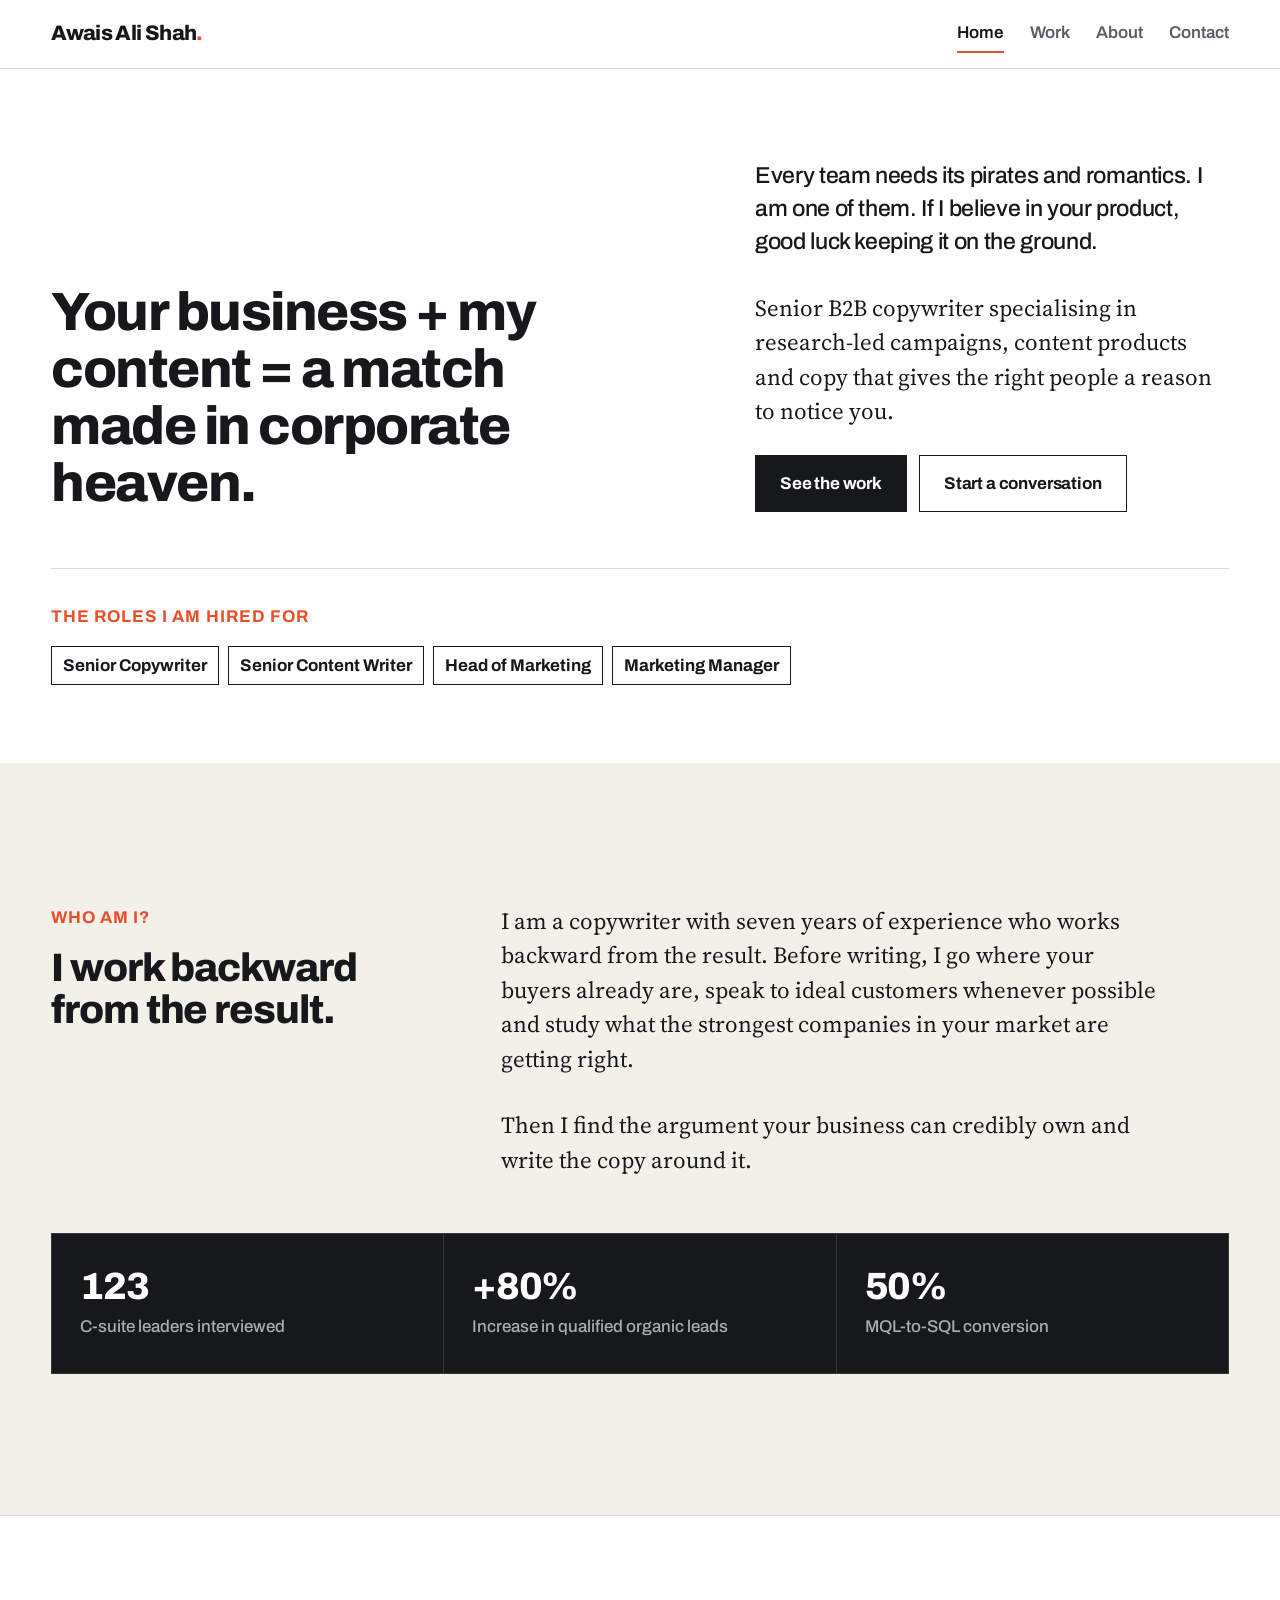
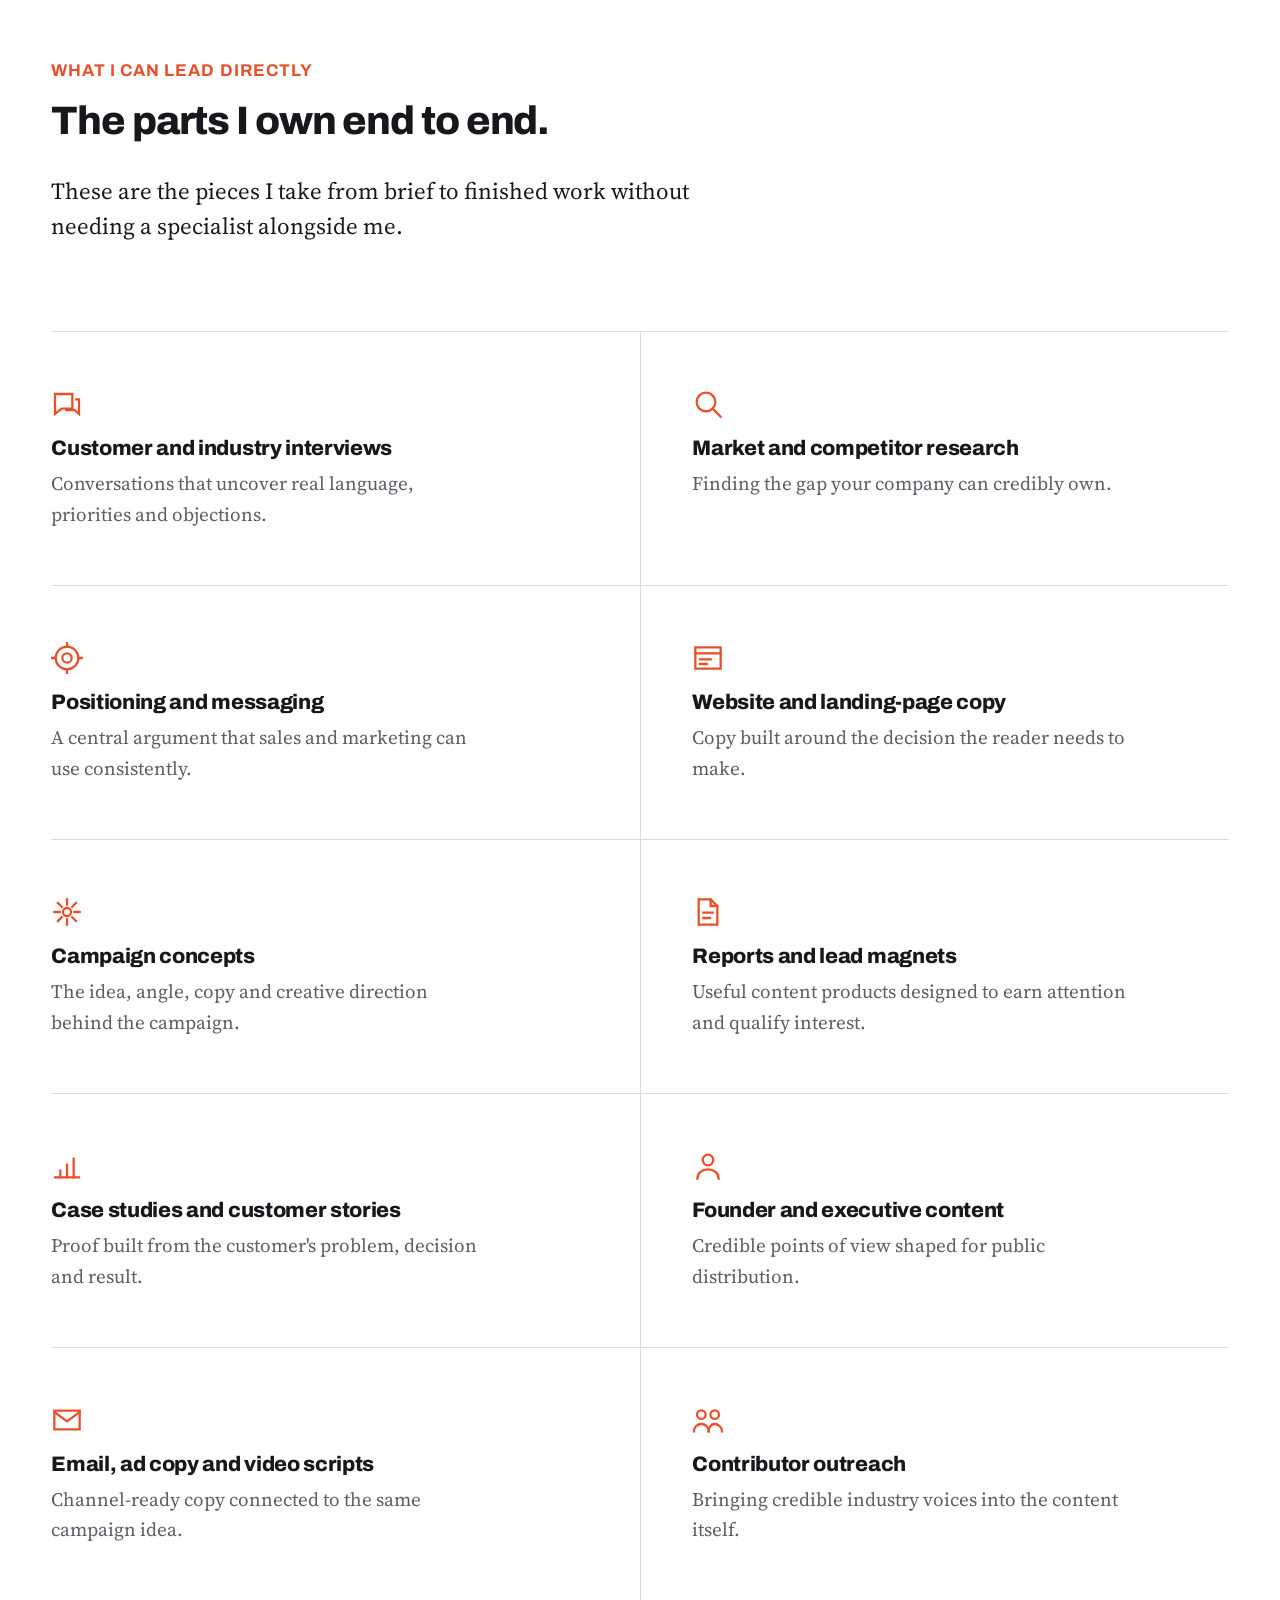
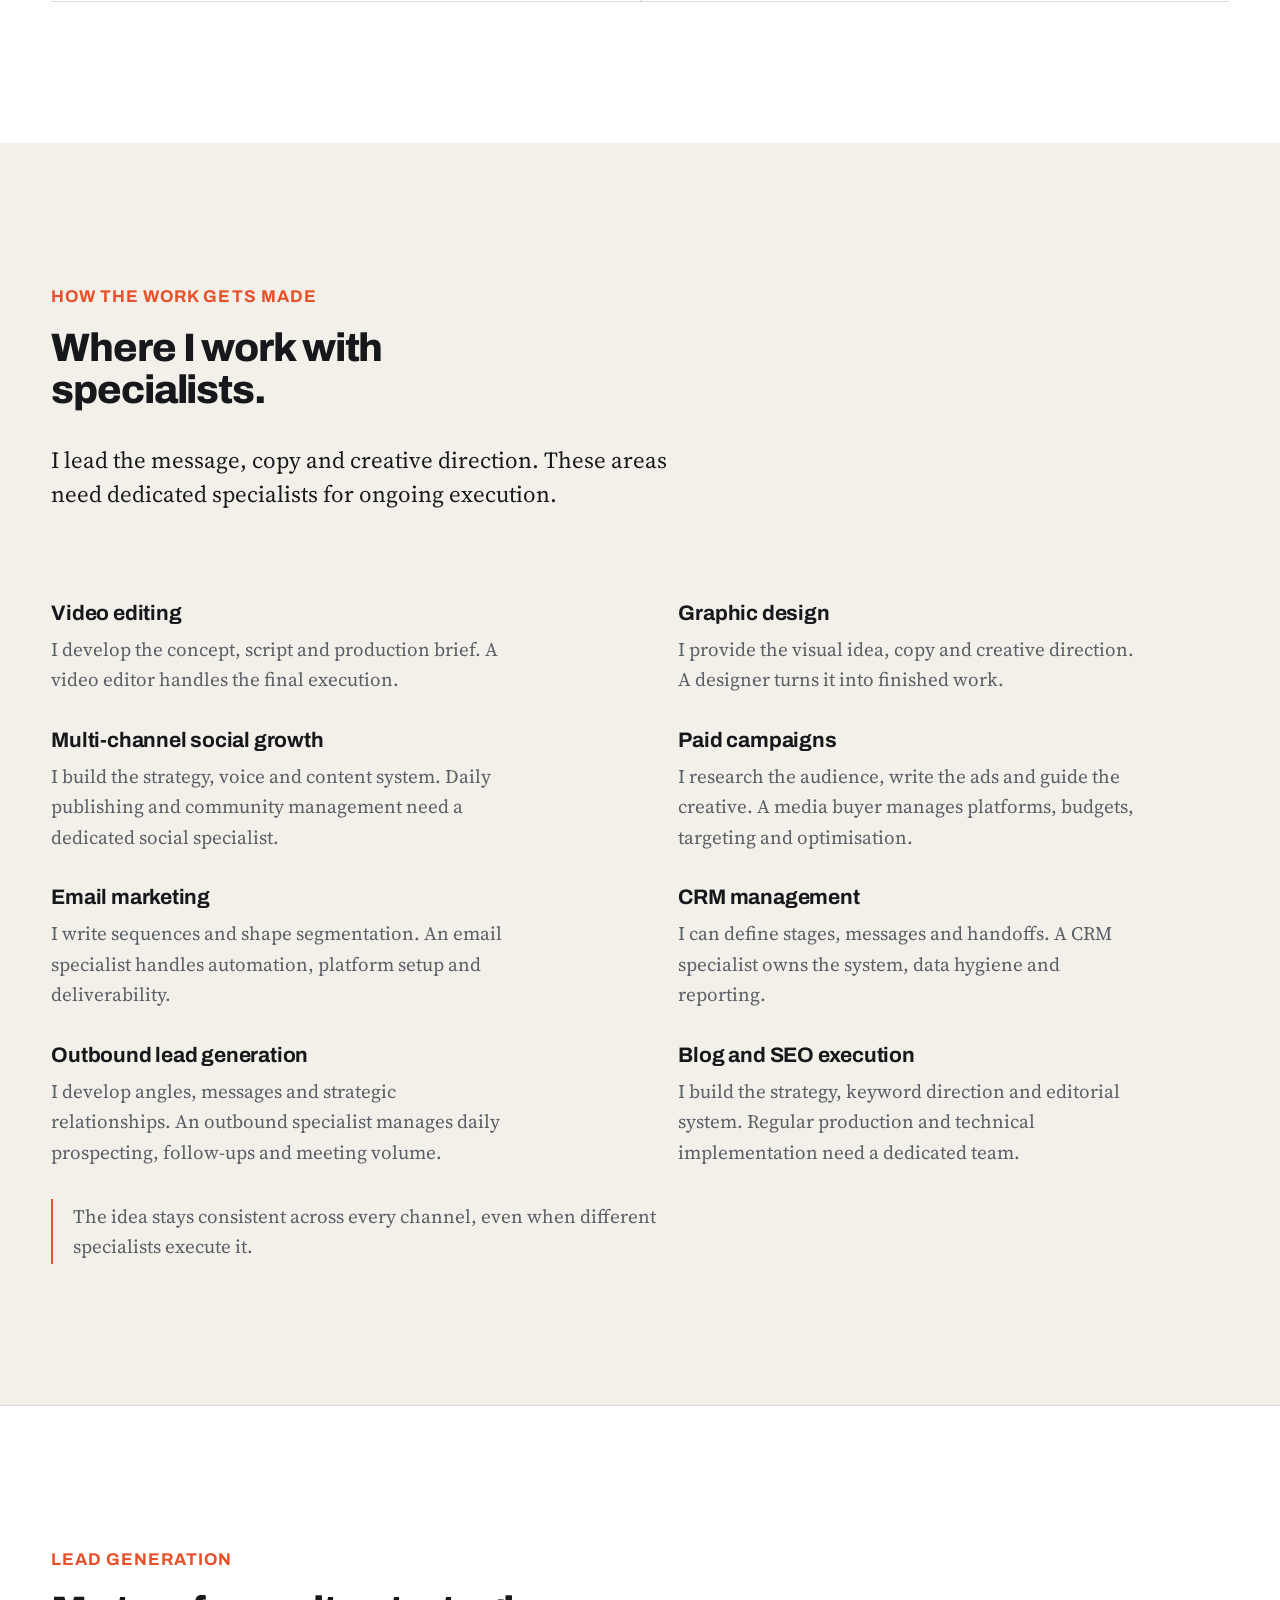
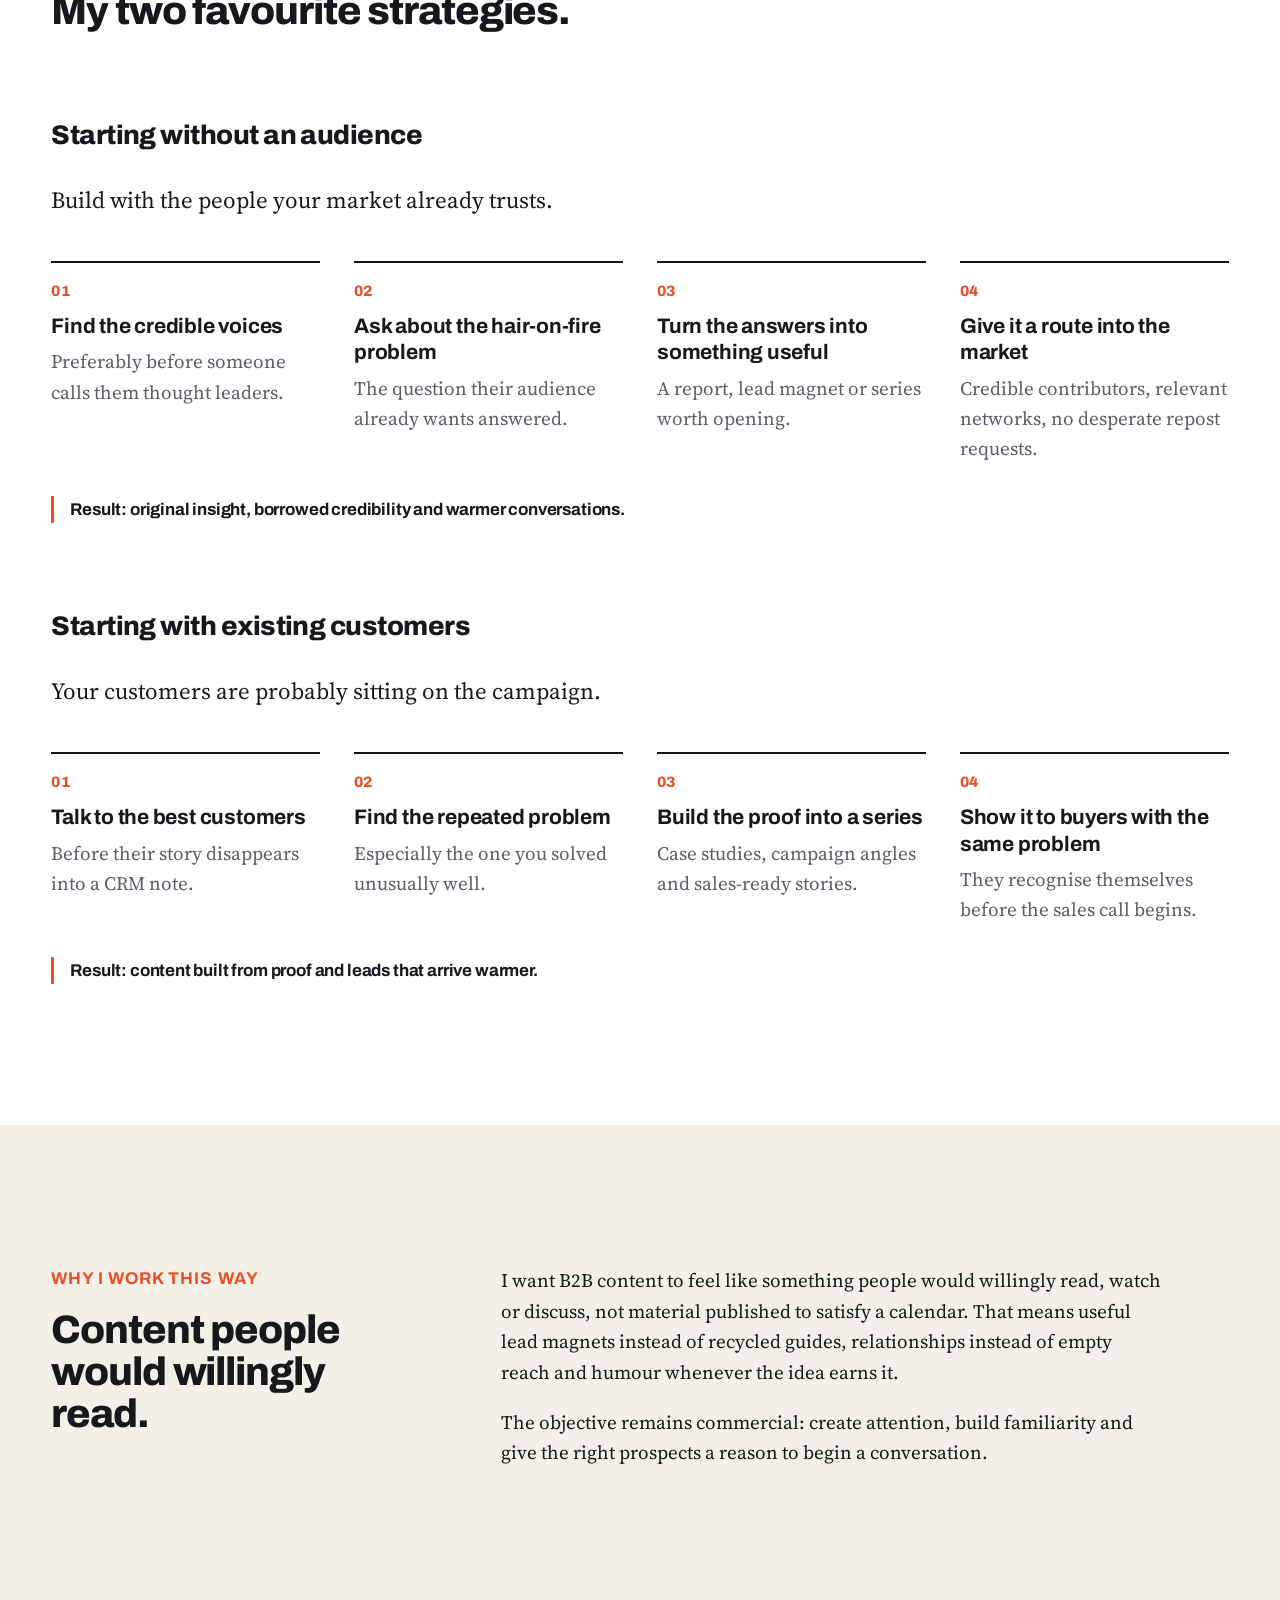
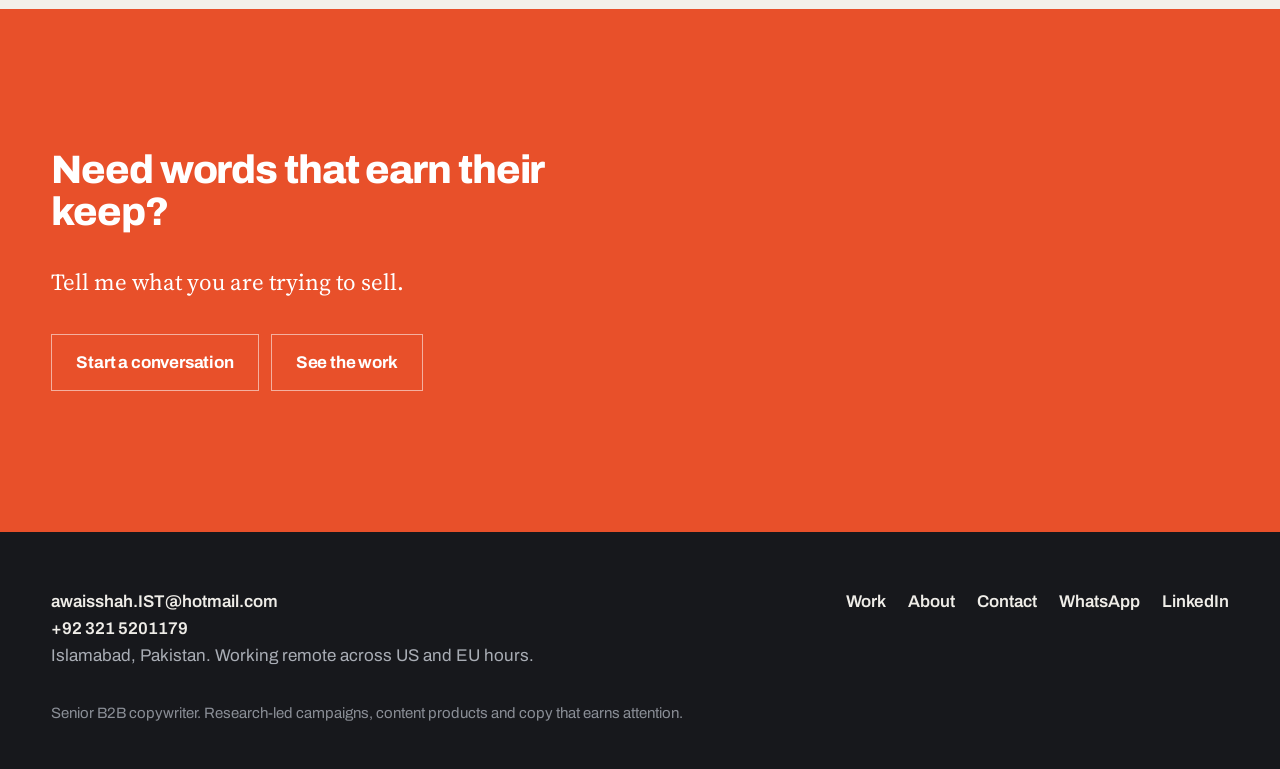
==== index.html @ f8a69ba0 "Give every section one hierarchy and stop cramming the columns Structure. Each section now opens the" ====
<!doctype html>
<html lang="en">
<head>
<meta charset="utf-8">
<meta name="viewport" content="width=device-width, initial-scale=1">
<title>Awais Ali Shah, senior B2B copywriter</title>
<meta name="description" content="Senior B2B copywriter specialising in research-led campaigns, content products and copy that gives the right people a reason to notice you.">
<meta property="og:title" content="Awais Ali Shah, senior B2B copywriter">
<meta property="og:description" content="Senior B2B copywriter specialising in research-led campaigns, content products and copy that gives the right people a reason to notice you.">
<meta property="og:type" content="website">
<meta property="og:image" content="https://awaisshahist110-lab.github.io/Awais-Ali-Shah-Marketing-Portfolio/assets/img/og-card.jpg">
<meta property="og:image:width" content="1200">
<meta property="og:image:height" content="630">
<meta name="twitter:card" content="summary_large_image">
<meta name="twitter:image" content="https://awaisshahist110-lab.github.io/Awais-Ali-Shah-Marketing-Portfolio/assets/img/og-card.jpg">
<link rel="preconnect" href="https://fonts.googleapis.com">
<link rel="preconnect" href="https://fonts.gstatic.com" crossorigin>
<link href="https://fonts.googleapis.com/css2?family=Archivo:wght@400;500;600;700;800&family=Source+Serif+4:opsz,wght@8..60,400;8..60,600&display=swap" rel="stylesheet">
<link rel="icon" href="assets/favicon.svg" type="image/svg+xml">
<link rel="stylesheet" href="assets/css/site.css">
</head>
<body>
<header class="nav">
  <div class="nav-in">
    <a class="brand" href="index.html">Awais Ali Shah<span>.</span></a>
    <nav class="nav-links" aria-label="Main">
      <a href="index.html" aria-current="page">Home</a>
      <a href="work.html">Work</a>
      <a href="about.html">About</a>
      <a href="contact.html">Contact</a>
    </nav>
  </div>
</header>
<main>

<section class="hero shell">
  <div class="hero-split">
    <h1>Your business + my content = a match made in corporate heaven.</h1>
    <div>
      <p class="lede">Every team needs its pirates and romantics. I am one of them. If I believe in your product, good luck keeping it on the ground.</p>
      <p class="deck">Senior B2B copywriter specialising in research-led campaigns, content products and copy that gives the right people a reason to notice you.</p>
      <div class="btn-row">
        <a class="btn" href="work.html">See the work</a>
        <a class="btn btn-ghost" href="contact.html">Start a conversation</a>
      </div>
    </div>
  </div>

  <div class="fit">
    <p class="eyebrow">The roles I am hired for</p>
    <div class="fit-roles">
      <span class="tag">Senior Copywriter</span>
      <span class="tag">Senior Content Writer</span>
      <span class="tag">Head of Marketing</span>
      <span class="tag">Marketing Manager</span>
    </div>
  </div>
</section>

<section class="sec sec-sand">
  <div class="shell">
    <div class="two-side">
      <div>
        <p class="eyebrow">Who am I?</p>
        <h2>I work backward from the result.</h2>
      </div>
      <div>
        <p class="deck" style="margin-top:0">I am a copywriter with seven years of experience who works backward from the result. Before writing, I go where your buyers already are, speak to ideal customers whenever possible and study what the strongest companies in your market are getting right.</p>
        <p class="deck">Then I find the argument your business can credibly own and write the copy around it.</p>
      </div>
    </div>

    <div class="stats">
      <div class="stat"><b>123</b><span>C-suite leaders interviewed</span></div>
      <div class="stat"><b>+80%</b><span>Increase in qualified organic leads</span></div>
      <div class="stat"><b>50%</b><span>MQL-to-SQL conversion</span></div>
    </div>
  </div>
</section>

<section class="sec">
  <div class="shell">
    <div class="head">
      <p class="eyebrow">What I can lead directly</p>
      <h2>The parts I own end to end.</h2>
      <p class="deck">These are the pieces I take from brief to finished work without needing a specialist alongside me.</p>
    </div>
    <div class="lead-grid">
      <div class="lead">
        <svg class="ico" viewBox="0 0 24 24" aria-hidden="true" focusable="false"><path d="M3 4.5h13v11H8l-5 4z"/><path d="M19 8.5h2v11l-3.5-3h-6"/></svg>
        <h3>Customer and industry interviews</h3>
        <p>Conversations that uncover real language, priorities and objections.</p>
      </div>
      <div class="lead">
        <svg class="ico" viewBox="0 0 24 24" aria-hidden="true" focusable="false"><circle cx="10.5" cy="10.5" r="7"/><path d="M15.5 15.5 21.5 21.5"/></svg>
        <h3>Market and competitor research</h3>
        <p>Finding the gap your company can credibly own.</p>
      </div>
      <div class="lead">
        <svg class="ico" viewBox="0 0 24 24" aria-hidden="true" focusable="false"><circle cx="12" cy="12" r="8.5"/><circle cx="12" cy="12" r="3.5"/><path d="M12 .5v3M12 20.5v3M.5 12h3M20.5 12h3"/></svg>
        <h3>Positioning and messaging</h3>
        <p>A central argument that sales and marketing can use consistently.</p>
      </div>
      <div class="lead">
        <svg class="ico" viewBox="0 0 24 24" aria-hidden="true" focusable="false"><path d="M2.5 4h19v16h-19z"/><path d="M2.5 8.5h19"/><path d="M6 13h8M6 16.5h5"/></svg>
        <h3>Website and landing-page copy</h3>
        <p>Copy built around the decision the reader needs to make.</p>
      </div>
      <div class="lead">
        <svg class="ico" viewBox="0 0 24 24" aria-hidden="true" focusable="false"><path d="M12 2.5v4M12 17.5v4M2.5 12h4M17.5 12h4M5.2 5.2l2.9 2.9M15.9 15.9l2.9 2.9M18.8 5.2l-2.9 2.9M8.1 15.9l-2.9 2.9"/><circle cx="12" cy="12" r="3"/></svg>
        <h3>Campaign concepts</h3>
        <p>The idea, angle, copy and creative direction behind the campaign.</p>
      </div>
      <div class="lead">
        <svg class="ico" viewBox="0 0 24 24" aria-hidden="true" focusable="false"><path d="M5 2.5h9l5 5v14H5z"/><path d="M14 2.5v5h5"/><path d="M8.5 12.5h7M8.5 16.5h5"/></svg>
        <h3>Reports and lead magnets</h3>
        <p>Useful content products designed to earn attention and qualify interest.</p>
      </div>
      <div class="lead">
        <svg class="ico" viewBox="0 0 24 24" aria-hidden="true" focusable="false"><path d="M3 20.5h18"/><path d="M7 20.5v-5M12 20.5v-9.5M17 20.5v-14"/></svg>
        <h3>Case studies and customer stories</h3>
        <p>Proof built from the customer's problem, decision and result.</p>
      </div>
      <div class="lead">
        <svg class="ico" viewBox="0 0 24 24" aria-hidden="true" focusable="false"><circle cx="12" cy="7.5" r="4"/><path d="M4 21.5c0-4.4 3.6-7 8-7s8 2.6 8 7"/></svg>
        <h3>Founder and executive content</h3>
        <p>Credible points of view shaped for public distribution.</p>
      </div>
      <div class="lead">
        <svg class="ico" viewBox="0 0 24 24" aria-hidden="true" focusable="false"><path d="M2.5 5h19v14h-19z"/><path d="m2.5 6 9.5 7 9.5-7"/></svg>
        <h3>Email, ad copy and video scripts</h3>
        <p>Channel-ready copy connected to the same campaign idea.</p>
      </div>
      <div class="lead">
        <svg class="ico" viewBox="0 0 24 24" aria-hidden="true" focusable="false"><circle cx="7" cy="8" r="3.2"/><circle cx="17" cy="8" r="3.2"/><path d="M1.5 20.5c0-3.3 2.5-5.5 5.5-5.5s5.5 2.2 5.5 5.5"/><path d="M12.5 20.5c0-3.3 2-5.5 4.5-5.5s5.5 2.2 5.5 5.5"/></svg>
        <h3>Contributor outreach</h3>
        <p>Bringing credible industry voices into the content itself.</p>
      </div>
    </div>
  </div>
</section>

<section class="sec sec-sand">
  <div class="shell">
    <div class="head">
      <p class="eyebrow">How the work gets made</p>
      <h2>Where I work with specialists.</h2>
      <p class="deck">I lead the message, copy and creative direction. These areas need dedicated specialists for ongoing execution.</p>
    </div>

    <div class="two mt-3">
      <div>
        <h4>Video editing</h4>
        <p class="spec">I develop the concept, script and production brief. A video editor handles the final execution.</p>
        <h4 class="mt-2">Multi-channel social growth</h4>
        <p class="spec">I build the strategy, voice and content system. Daily publishing and community management need a dedicated social specialist.</p>
        <h4 class="mt-2">Email marketing</h4>
        <p class="spec">I write sequences and shape segmentation. An email specialist handles automation, platform setup and deliverability.</p>
        <h4 class="mt-2">Outbound lead generation</h4>
        <p class="spec">I develop angles, messages and strategic relationships. An outbound specialist manages daily prospecting, follow-ups and meeting volume.</p>
      </div>
      <div>
        <h4>Graphic design</h4>
        <p class="spec">I provide the visual idea, copy and creative direction. A designer turns it into finished work.</p>
        <h4 class="mt-2">Paid campaigns</h4>
        <p class="spec">I research the audience, write the ads and guide the creative. A media buyer manages platforms, budgets, targeting and optimisation.</p>
        <h4 class="mt-2">CRM management</h4>
        <p class="spec">I can define stages, messages and handoffs. A CRM specialist owns the system, data hygiene and reporting.</p>
        <h4 class="mt-2">Blog and SEO execution</h4>
        <p class="spec">I build the strategy, keyword direction and editorial system. Regular production and technical implementation need a dedicated team.</p>
      </div>
    </div>

    <p class="note mt-3">The idea stays consistent across every channel, even when different specialists execute it.</p>
  </div>
</section>

<section class="sec">
  <div class="shell">
    <div class="head">
      <p class="eyebrow">Lead generation</p>
      <h2>My two favourite strategies.</h2>
    </div>

    <h3 style="margin-top:0">Starting without an audience</h3>
    <p class="deck">Build with the people your market already trusts.</p>
    <ol class="steps">
      <li><b>01</b><h4>Find the credible voices</h4><p>Preferably before someone calls them thought leaders.</p></li>
      <li><b>02</b><h4>Ask about the hair-on-fire problem</h4><p>The question their audience already wants answered.</p></li>
      <li><b>03</b><h4>Turn the answers into something useful</h4><p>A report, lead magnet or series worth opening.</p></li>
      <li><b>04</b><h4>Give it a route into the market</h4><p>Credible contributors, relevant networks, no desperate repost requests.</p></li>
    </ol>
    <p class="result">Result: original insight, borrowed credibility and warmer conversations.</p>

    <h3 class="mt-5">Starting with existing customers</h3>
    <p class="deck">Your customers are probably sitting on the campaign.</p>
    <ol class="steps">
      <li><b>01</b><h4>Talk to the best customers</h4><p>Before their story disappears into a CRM note.</p></li>
      <li><b>02</b><h4>Find the repeated problem</h4><p>Especially the one you solved unusually well.</p></li>
      <li><b>03</b><h4>Build the proof into a series</h4><p>Case studies, campaign angles and sales-ready stories.</p></li>
      <li><b>04</b><h4>Show it to buyers with the same problem</h4><p>They recognise themselves before the sales call begins.</p></li>
    </ol>
    <p class="result">Result: content built from proof and leads that arrive warmer.</p>
  </div>
</section>

<section class="sec sec-sand">
  <div class="shell">
    <div class="two-side">
      <div>
        <p class="eyebrow">Why I work this way</p>
        <h2>Content people would willingly read.</h2>
      </div>
      <div class="prose">
        <p>I want B2B content to feel like something people would willingly read, watch or discuss, not material published to satisfy a calendar. That means useful lead magnets instead of recycled guides, relationships instead of empty reach and humour whenever the idea earns it.</p>
        <p>The objective remains commercial: create attention, build familiarity and give the right prospects a reason to begin a conversation.</p>
      </div>
    </div>
  </div>
</section>

<section class="sec sec-accent">
  <div class="shell">
    <h2>Need words that earn their keep?</h2>
    <p class="deck">Tell me what you are trying to sell.</p>
    <div class="btn-row">
      <a class="btn btn-ghost" href="contact.html">Start a conversation</a>
      <a class="btn btn-ghost" href="work.html">See the work</a>
    </div>
  </div>
</section>

</main>
<footer class="foot">
  <div class="shell">
    <div class="foot-in">
      <div>
        <a href="mailto:awaisshah.IST@hotmail.com">awaisshah.IST@hotmail.com</a><br>
        <a href="tel:+923215201179">+92 321 5201179</a><br>
        <span style="font-family:Archivo,sans-serif;font-size:17px">Islamabad, Pakistan. Working remote across US and EU hours.</span>
      </div>
      <nav class="foot-nav" aria-label="Footer">
        <a href="work.html">Work</a>
        <a href="about.html">About</a>
        <a href="contact.html">Contact</a>
        <a href="https://wa.me/923215201179" rel="noopener">WhatsApp</a>
        <a href="https://www.linkedin.com/in/awais-shah-6b01a9170/" rel="noopener">LinkedIn</a>
      </nav>
    </div>
    <p class="foot-note">Senior B2B copywriter. Research-led campaigns, content products and copy that earns attention.</p>
  </div>
</footer>
<script src="assets/js/site.js"></script>
</body>
</html>
---- assets/css/site.css ----
/* Awais Ali Shah — portfolio
   Type: Archivo (structure) + Source Serif 4 (prose)
   Palette: charcoal ink, paper white, sand, one vermilion accent */

:root{
  --ink:#17181C;
  --ink-2:#5A5E66;
  --ink-3:#6E727A;
  --paper:#FFFFFF;
  --sand:#F3F0EA;
  --accent:#E8502A;
  --accent-deep:#C33D19;
  --rule:#DEDAD2;
  --rule-dark:#33353B;
  --shell:min(1180px, 92vw);
  --step:clamp(96px, 11vw, 168px);

  /* Type scale. Seven steps, nothing between them. Every font-size in this
     file resolves to one of these, so the page keeps a single rhythm. */
  --t-xs:15px;                        /* smallest permitted anywhere */
  --t-sm:17px;                        /* labels, meta, captions in sans */
  --t-base:19px;                      /* body copy and lists */
  --t-lg:21px;                        /* sub-headings, contact values */
  --t-lead:clamp(20px,1.9vw,23px);    /* intro paragraphs */
  --t-xl:clamp(24px,2.1vw,28px);      /* h3 */
  --t-2xl:clamp(30px,3.1vw,40px);     /* h2 */
  --t-3xl:clamp(38px,4.2vw,56px);     /* h1 */
  --t-num:clamp(28px,3vw,38px);       /* statistics and record figures */

  /* Vertical rhythm. Replaces the ad-hoc inline margins. */
  --sp-1:16px;
  --sp-2:32px;
  --sp-3:56px;
  --sp-4:88px;
  --sp-5:120px;
}

*,*::before,*::after{box-sizing:border-box}
html{-webkit-text-size-adjust:100%}
body{
  margin:0;
  background:var(--paper);
  color:var(--ink);
  font-family:"Source Serif 4",Georgia,serif;
  font-size:var(--t-base);
  line-height:1.6;
  font-optical-sizing:auto;
}
img{max-width:100%;display:block}
a{color:inherit}

h1,h2,h3,h4,.sans,.nav,.record,.btn,.eyebrow,.stat,.tag,.lede{
  font-family:"Archivo","Helvetica Neue",Arial,sans-serif;
}

h1,h2,h3{margin:0;letter-spacing:-0.028em;font-weight:800;line-height:1.06}
/* Headings sit in half-width grid columns all over this site. Capping the
   measure stops a long one turning into a five line wall. */
h1{max-width:18ch}
h2{max-width:22ch}
h3{max-width:28ch}

/* Vertical rhythm utilities, so spacing comes from the scale rather than
   from a different hand-picked pixel value at every call site. */
.mt-1{margin-top:var(--sp-1)}
.mt-2{margin-top:var(--sp-2)}
.mt-3{margin-top:var(--sp-3)}
.mt-4{margin-top:var(--sp-4)}
.mt-5{margin-top:var(--sp-5)}
.measure{max-width:62ch}
h1{font-size:var(--t-3xl)}
h2{font-size:var(--t-2xl)}
h3{font-size:var(--t-xl);line-height:1.15;letter-spacing:-0.02em}
h4{font-size:var(--t-lg);line-height:1.25;font-weight:700;letter-spacing:-0.01em;margin:0}
.study h3,.sec h3{margin-top:var(--sp-4)}
.study h3:first-child,.sec h3:first-child,.two h3,.lead h3,.steps h4{margin-top:0}
p{margin:0 0 1.05em;max-width:72ch}
p:last-child{margin-bottom:0}

.shell{width:var(--shell);margin:0 auto}
.sec{padding:var(--step) 0;border-top:1px solid var(--rule)}
.sec-first{border-top:0}
.sec-sand{background:var(--sand);border-top:0}
.sec-ink{background:var(--ink);color:#EFEDE8;border-top:0}
.sec-ink h2,.sec-ink h3{color:#fff}

.eyebrow{
  font-size:var(--t-sm);font-weight:700;letter-spacing:0.06em;text-transform:uppercase;
  color:var(--accent);margin:0 0 16px;
}
.sec-ink .eyebrow{color:#FF8A5C}

.lede{font-size:var(--t-lead);line-height:1.45;font-weight:500;letter-spacing:-0.015em;color:var(--ink)}
.sec-ink .lede{color:#EFEDE8}
.prose{max-width:66ch}
.muted{color:var(--ink-2)}
.sec-ink .muted{color:#A9ADB5}

/* ---------- nav ---------- */
.nav{
  position:sticky;top:0;z-index:50;
  background:rgba(255,255,255,.94);
  backdrop-filter:saturate(1.4) blur(8px);
  border-bottom:1px solid var(--rule);
}
.nav-in{
  width:var(--shell);margin:0 auto;
  display:flex;align-items:center;justify-content:space-between;
  height:68px;gap:24px;
}
.brand{
  font-weight:800;font-size:var(--t-lg);letter-spacing:-0.03em;
  text-decoration:none;white-space:nowrap;
}
.brand span{color:var(--accent)}
.nav-links{display:flex;gap:26px;align-items:center;flex-wrap:wrap}
.nav-links a{
  font-size:var(--t-sm);font-weight:600;text-decoration:none;color:var(--ink-2);
  padding:4px 0;border-bottom:2px solid transparent;
}
.nav-links a:hover{color:var(--ink)}
.nav-links a[aria-current="page"]{color:var(--ink);border-bottom-color:var(--accent)}

/* ---------- buttons ---------- */
.btn{
  display:inline-block;font-size:var(--t-sm);font-weight:700;letter-spacing:-0.01em;
  padding:14px 24px;text-decoration:none;border:1.5px solid var(--ink);
  background:var(--ink);color:#fff;
}
.btn:hover{background:var(--accent);border-color:var(--accent)}
.btn-ghost{background:transparent;color:var(--ink)}
.btn-ghost:hover{background:var(--ink);color:#fff;border-color:var(--ink)}
.sec-ink .btn-ghost{color:#fff;border-color:#6A6E76}

/* ---------- accent closer ----------
   One full colour moment per page, on the closing call to action. */
.sec-accent{background:var(--accent);color:#FFF4F0;border-top:0}
.sec-accent h2,.sec-accent h3{color:#fff}
.sec-accent .eyebrow{color:#FFD9CC}
.sec-accent .lede{color:#FFF4F0}
.sec-accent .muted{color:#FFD9CC}
.sec-accent .btn-ghost{color:#fff;border-color:rgba(255,255,255,.55)}
.sec-accent .btn-ghost:hover{background:#fff;color:var(--accent);border-color:#fff}
.sec-accent .stats{background:var(--accent-deep);border-color:var(--accent-deep)}
.sec-accent .stat{background:var(--accent-deep)}
.sec-accent .stat span{color:#FFD4C6}
.btn-row{display:flex;gap:12px;flex-wrap:wrap;margin-top:34px}

/* ---------- hero ---------- */
.hero{padding:clamp(56px,7vw,92px) 0 clamp(44px,5vw,60px)}
.hero h1{max-width:20ch}
.hero .lede{margin-top:26px;max-width:58ch}
.hero-split{display:grid;grid-template-columns:minmax(0,1.35fr) minmax(0,1fr);gap:clamp(30px,5vw,70px);align-items:end}
.hero-split h1{max-width:16ch}
.hero-split .lede{margin-top:0;max-width:44ch}
.hero-split .btn-row{margin-top:26px}
@media (max-width:900px){.hero-split{grid-template-columns:minmax(0,1fr);align-items:start}.hero-split h1{max-width:none}}

/* ledger of results */
.record{border-top:2px solid var(--ink);margin-top:clamp(46px,6vw,72px)}
.record-row{
  display:grid;grid-template-columns:150px 1fr auto;gap:20px;align-items:baseline;
  padding:20px 0;border-bottom:1px solid var(--rule);
}
.record-co{font-weight:700;font-size:var(--t-sm);letter-spacing:-0.01em}
.record-what{font-size:var(--t-sm);color:var(--ink-2);font-weight:500}
.record-num{
  font-size:var(--t-num);font-weight:800;letter-spacing:-0.035em;
  text-align:right;font-variant-numeric:tabular-nums;
}
.record-num em{font-style:normal;color:var(--accent)}

/* ---------- work cards ---------- */
.cases{display:grid;gap:1px;background:var(--rule);border:1px solid var(--rule);margin-top:44px}
.case{
  background:var(--paper);padding:34px 32px;display:grid;
  grid-template-columns:1fr auto;gap:20px;align-items:start;text-decoration:none;
}
.case:hover{background:#FAF8F4}
.case-role{font-size:var(--t-sm);font-weight:700;color:var(--accent);margin:0 0 10px;font-family:"Archivo",sans-serif}
.case p{font-size:var(--t-base);color:var(--ink-2);max-width:60ch;margin:12px 0 0}
.case-go{font-family:"Archivo",sans-serif;font-size:var(--t-sm);font-weight:700;color:var(--ink-3);white-space:nowrap;padding-top:6px;border-bottom:2px solid var(--rule);display:inline-flex;align-items:center;gap:9px}
.case:hover .case-go{border-bottom-color:var(--accent)}
.case:hover .case-go{color:var(--accent)}

/* ---------- generic grids ---------- */
.two{display:grid;grid-template-columns:minmax(0,1fr) minmax(0,1fr);gap:clamp(40px,6vw,88px)}
.two-side{display:grid;grid-template-columns:minmax(0,360px) minmax(0,1fr);gap:clamp(40px,7vw,110px);align-items:start}
.three{display:grid;grid-template-columns:repeat(3,minmax(0,1fr));gap:clamp(22px,3vw,38px)}
.stack>*+*{margin-top:16px}

/* ---------- capability blocks ---------- */
.cap{border-top:1px solid var(--rule);padding:30px 0;display:grid;grid-template-columns:minmax(0,300px) minmax(0,1fr);gap:clamp(20px,4vw,56px)}
.cap:first-of-type{border-top:2px solid var(--ink)}
.cap-list{margin:0;padding:0;list-style:none;font-size:var(--t-base)}
.cap-list li{padding:11px 0 11px 22px;position:relative;color:var(--ink-2)}
.cap-list li::before{content:"";position:absolute;left:0;top:17px;width:8px;height:1.5px;background:var(--accent)}
.cap-proof{font-size:var(--t-sm);margin-top:var(--sp-1);padding-top:var(--sp-1);border-top:1px solid var(--rule);color:var(--ink);font-weight:600;font-family:"Archivo",sans-serif;letter-spacing:-0.01em}

/* ---------- stats strip ---------- */
.stats{display:grid;grid-template-columns:repeat(auto-fit,minmax(170px,1fr));gap:1px;background:var(--rule-dark);border:1px solid var(--rule-dark);margin-top:var(--sp-3)}
.stat{background:var(--ink);padding:34px 28px}
.stat b{display:block;font-size:var(--t-num);font-weight:800;letter-spacing:-0.035em;color:#fff;line-height:1}
.stat span{display:block;margin-top:10px;font-size:var(--t-sm);font-weight:500;color:#A9ADB5;line-height:1.35}

/* ---------- case study sections ---------- */
.study{padding:var(--step) 0;border-top:1px solid var(--rule)}
.study-alt{background:var(--sand)}
.study-head{display:grid;grid-template-columns:minmax(0,1fr) minmax(0,1fr);gap:clamp(40px,6vw,96px);align-items:start}
.study-head h2{max-width:20ch}
/* Keep 'C-suite' and similar from splitting at the hyphen. */
.study-head h2,h1,h2{hyphens:manual}
.study-meta{margin:22px 0 0;padding:0;list-style:none;font-family:"Archivo",sans-serif;font-size:var(--t-sm)}
.study-meta li{display:flex;gap:14px;padding:9px 0;border-top:1px solid var(--rule)}
.study-meta li b{min-width:88px;font-weight:700}
.study-meta li span{color:var(--ink-2);font-weight:500}

.shots{margin-top:var(--sp-4);display:grid;gap:clamp(28px,3.4vw,44px)}
.shots-2{grid-template-columns:repeat(2,minmax(0,1fr))}
.shots-3{grid-template-columns:repeat(3,minmax(0,1fr))}
.shot figure{margin:0}
.shot img{border:1px solid var(--rule);background:var(--sand);padding:10px;width:100%;aspect-ratio:4/3;object-fit:cover;object-position:top center}
.shot figcaption{font-size:var(--t-sm);color:var(--ink-2);margin-top:10px;line-height:1.45}
.shots-even .shot img{aspect-ratio:16/10}
.shot figcaption a{color:var(--ink);font-weight:600;text-decoration:none;border-bottom:1.5px solid var(--accent);white-space:nowrap}
.shot figcaption a:hover{color:var(--accent)}

/* ---------- before / after slider ---------- */
.ba{margin-top:clamp(32px,4vw,50px)}
.ba-frame{
  position:relative;overflow:hidden;border:1px solid var(--rule);
  aspect-ratio:16/9;background:var(--sand);touch-action:pan-y;
}
.ba-frame img{position:absolute;inset:0;width:100%;height:100%;object-fit:cover;object-position:top center}
.ba-top{clip-path:inset(0 50% 0 0)}
.ba-handle{
  position:absolute;top:0;bottom:0;width:2px;background:var(--accent);left:50%;
  transform:translateX(-1px);pointer-events:none;
}
.ba-handle::after{
  content:"";position:absolute;top:50%;left:50%;width:44px;height:44px;
  margin:-22px 0 0 -22px;border-radius:50%;background:var(--accent);
  box-shadow:0 0 0 4px rgba(255,255,255,.85);
}
.ba-tag{
  position:absolute;top:14px;font-family:"Archivo",sans-serif;font-size:var(--t-xs);font-weight:700;
  background:rgba(23,24,28,.86);color:#fff;padding:5px 10px;pointer-events:none;
}
.ba-tag-l{left:14px}
.ba-tag-r{right:14px}
.ba-range{width:100%;margin-top:14px;accent-color:var(--accent)}
.ba-hint{font-size:var(--t-sm);color:var(--ink-2);margin-top:8px}

/* ---------- links list ---------- */
.links{margin:34px 0 0;padding:0;list-style:none;border-top:2px solid var(--ink)}
.links li{border-bottom:1px solid var(--rule)}
.links a{
  display:grid;grid-template-columns:minmax(0,1fr) auto;gap:18px;align-items:center;
  padding:17px 0;text-decoration:none;font-family:"Archivo",sans-serif;
  font-size:var(--t-lg);font-weight:600;letter-spacing:-0.01em;
}
.links a:hover{color:var(--accent)}
.links small{font-family:"Archivo",sans-serif;font-size:var(--t-xs);font-weight:500;color:var(--ink-3);white-space:nowrap}

/* ---------- contact ---------- */
.contact-list{margin:0;padding:0;list-style:none;border-top:2px solid var(--ink)}
.contact-list li{display:grid;grid-template-columns:130px minmax(0,1fr);gap:18px;padding:19px 0;border-bottom:1px solid var(--rule);align-items:baseline}
.contact-list b{font-family:"Archivo",sans-serif;font-size:var(--t-sm);font-weight:700;display:flex;align-items:center;gap:11px}
.contact-list a{font-family:"Archivo",sans-serif;font-weight:600;font-size:var(--t-lg);letter-spacing:-0.015em;text-decoration:none;border-bottom:1.5px solid var(--accent)}
.contact-list a:hover{color:var(--accent)}
/* The LinkedIn handle is one long unbreakable token; let it break rather
   than push the page wider than the screen. */
.contact-list a,.contact-list span{overflow-wrap:anywhere}
.contact-list span{font-family:"Archivo",sans-serif;font-weight:600;font-size:var(--t-lg);letter-spacing:-0.015em}

/* ---------- footer ---------- */
.foot{background:var(--ink);color:#A9ADB5;padding:56px 0 44px;font-size:var(--t-sm)}
.foot-in{display:flex;justify-content:space-between;gap:28px;flex-wrap:wrap;align-items:flex-start}
.foot a{color:#EFEDE8;text-decoration:none;font-family:"Archivo",sans-serif;font-weight:600;font-size:var(--t-sm)}
.foot a:hover{color:var(--accent)}
.foot-nav{display:flex;gap:22px;flex-wrap:wrap}
.foot-note{font-family:"Archivo",sans-serif;font-size:var(--t-xs);color:#8A8E96;margin-top:var(--sp-2)}

/* ---------- fit band ---------- */
.fit{
  margin-top:clamp(38px,5vw,56px);padding-top:clamp(26px,3vw,34px);
  border-top:1px solid var(--rule);
}
.fit-roles{margin:0 0 18px;display:flex;flex-wrap:wrap;gap:9px}
.fit-roles .tag{margin:0;border-color:var(--ink);color:var(--ink);font-weight:700}
.fit-note{font-size:var(--t-base);color:var(--ink-2);margin:0;max-width:66ch}

/* ---------- icons ----------
   Monoline, square caps and mitred joins so they sit in the same geometry
   as the rules and borders rather than looking like imported clip art. */
.ico{
  width:30px;height:30px;display:block;
  fill:none;stroke:var(--accent);stroke-width:1.75;
  stroke-linecap:square;stroke-linejoin:miter;
}
.cap-ico{width:40px;height:40px;stroke-width:1.6;margin-bottom:18px}
.ico-sm{width:20px;height:20px;stroke-width:1.9}
.ico-arrow{
  width:18px;height:18px;flex:none;
  fill:none;stroke:currentColor;stroke-width:2;
  stroke-linecap:square;stroke-linejoin:miter;
  transition:transform .18s ease;
}
.case:hover .ico-arrow{transform:translateX(4px)}

/* ---------- deck: the black sub-headline under a section heading ---------- */
.deck{
  font-family:"Source Serif 4",Georgia,serif;
  font-size:var(--t-lead);line-height:1.5;font-weight:400;
  color:var(--ink);max-width:60ch;margin:var(--sp-2) 0 0;
}
.sec-ink .deck,.sec-accent .deck{color:#fff}

/* ---------- section head: kicker, heading, deck, with room under it ---------- */
.head{margin-bottom:var(--sp-4)}
.head .eyebrow{margin-bottom:var(--sp-1)}

/* ---------- lead grid (what I can lead directly) ---------- */
.lead-grid{
  margin-top:clamp(36px,5vw,54px);
  display:grid;grid-template-columns:repeat(2,minmax(0,1fr));
  gap:0;border-top:1px solid var(--rule);
}
.lead{padding:var(--sp-3) 0;border-bottom:1px solid var(--rule)}
.lead:nth-child(odd){padding-right:clamp(20px,4vw,56px)}
.lead:nth-child(even){padding-left:clamp(20px,4vw,56px);border-left:1px solid var(--rule)}
.lead h3{font-size:var(--t-lg);margin:var(--sp-1) 0 8px;letter-spacing:-0.015em}
.lead p{font-size:var(--t-base);color:var(--ink-2);margin:0;max-width:44ch}
.lead .ico{width:32px;height:32px;stroke-width:1.7}

/* ---------- specialist notes ---------- */
.spec{font-size:var(--t-base);color:var(--ink-2);margin:8px 0 0;max-width:46ch}

/* ---------- numbered strategy steps ---------- */
.steps{
  list-style:none;margin:clamp(30px,4vw,44px) 0 0;padding:0;
  display:grid;grid-template-columns:repeat(4,minmax(0,1fr));
  gap:clamp(20px,3vw,34px);
}
.steps li{border-top:2px solid var(--ink);padding-top:16px}
.steps b{
  display:block;font-family:"Archivo",sans-serif;font-size:var(--t-xs);
  font-weight:800;color:var(--accent);letter-spacing:0.02em;
}
.steps h4{margin:10px 0 7px;font-size:var(--t-lg)}
.steps p{font-size:var(--t-base);color:var(--ink-2);margin:0}
.result{
  margin-top:var(--sp-2);font-family:"Archivo",sans-serif;font-size:var(--t-sm);font-weight:700;
  letter-spacing:-0.01em;border-left:3px solid var(--accent);padding-left:16px;
}

/* ---------- live site link under a project heading ---------- */
.site-link{margin:10px 0 0;font-family:"Archivo",sans-serif;font-size:var(--t-sm);font-weight:700}
.site-link a{color:var(--accent);text-decoration:none;border-bottom:1.5px solid var(--accent)}
.site-link a:hover{color:var(--ink);border-bottom-color:var(--ink)}

/* ---------- contact channel buttons ---------- */
.channels{display:flex;flex-wrap:wrap;gap:12px;margin-top:34px}
.channel{
  display:inline-flex;align-items:center;gap:11px;
  font-family:"Archivo",sans-serif;font-size:var(--t-sm);font-weight:700;
  letter-spacing:-0.01em;text-decoration:none;color:var(--ink);
  border:1.5px solid var(--ink);padding:13px 18px;
}
.channel:hover{background:var(--ink);color:#fff}
.channel .ico{width:20px;height:20px;stroke:currentColor;stroke-width:1.9}

/* ---------- misc ---------- */
.note{
  border-left:2px solid var(--accent);padding:2px 0 2px 20px;
  font-size:var(--t-base);color:var(--ink-2);max-width:62ch;margin-top:var(--sp-2);
}
.tag{
  display:inline-block;font-size:var(--t-sm);font-weight:600;color:var(--ink-2);
  border:1px solid var(--rule);padding:5px 11px;margin:0 7px 7px 0;
}
.anchor{scroll-margin-top:132px}

/* ---------- section rail ---------- */
.rail{
  position:sticky;top:68px;z-index:40;
  background:rgba(255,255,255,.94);
  backdrop-filter:saturate(1.4) blur(8px);
  border-bottom:1px solid var(--rule);
}
.rail-in{
  width:var(--shell);margin:0 auto;
  display:flex;gap:28px;overflow-x:auto;
  scrollbar-width:none;-ms-overflow-style:none;
}
.rail-in::-webkit-scrollbar{display:none}
.rail a{
  font-family:"Archivo",sans-serif;font-size:var(--t-sm);font-weight:700;
  letter-spacing:-0.01em;color:var(--ink-3);text-decoration:none;
  padding:15px 0;white-space:nowrap;border-bottom:2px solid transparent;
}
.rail a:hover{color:var(--ink)}
.rail a.is-current{color:var(--accent);border-bottom-color:var(--accent)}
@media (max-width:900px){
  .rail{position:static}
  .rail-in{gap:20px}
  .anchor{scroll-margin-top:20px}
}

:focus-visible{outline:2.5px solid var(--accent);outline-offset:3px}

@media (max-width:900px){
  .two,.three,.two-side,.study-head,.cap,.shots-2,.shots-3{grid-template-columns:minmax(0,1fr)}
  .lead-grid{grid-template-columns:minmax(0,1fr)}
  .lead:nth-child(odd),.lead:nth-child(even){padding-left:0;padding-right:0;border-left:0}
  .steps{grid-template-columns:repeat(2,minmax(0,1fr))}
  .stats{grid-template-columns:repeat(2,minmax(0,1fr))}
  .record-row{grid-template-columns:minmax(0,1fr) auto;gap:4px 14px}
  .record-what{grid-column:1 / -1;order:3;font-size:var(--t-sm)}
  .record-co{font-size:var(--t-sm)}
  .nav-in{height:auto;padding:14px 0;flex-direction:column;align-items:flex-start;gap:12px}
  .nav-links{gap:20px}
  .case{grid-template-columns:minmax(0,1fr)}
  .case-go{padding-top:0}
}

@media (max-width:560px){
  .contact-list li{grid-template-columns:minmax(0,1fr);gap:3px}
  .contact-list b{color:var(--ink-2)}
}

@media (prefers-reduced-motion:reduce){
  *{animation-duration:.001ms !important;transition-duration:.001ms !important}
}
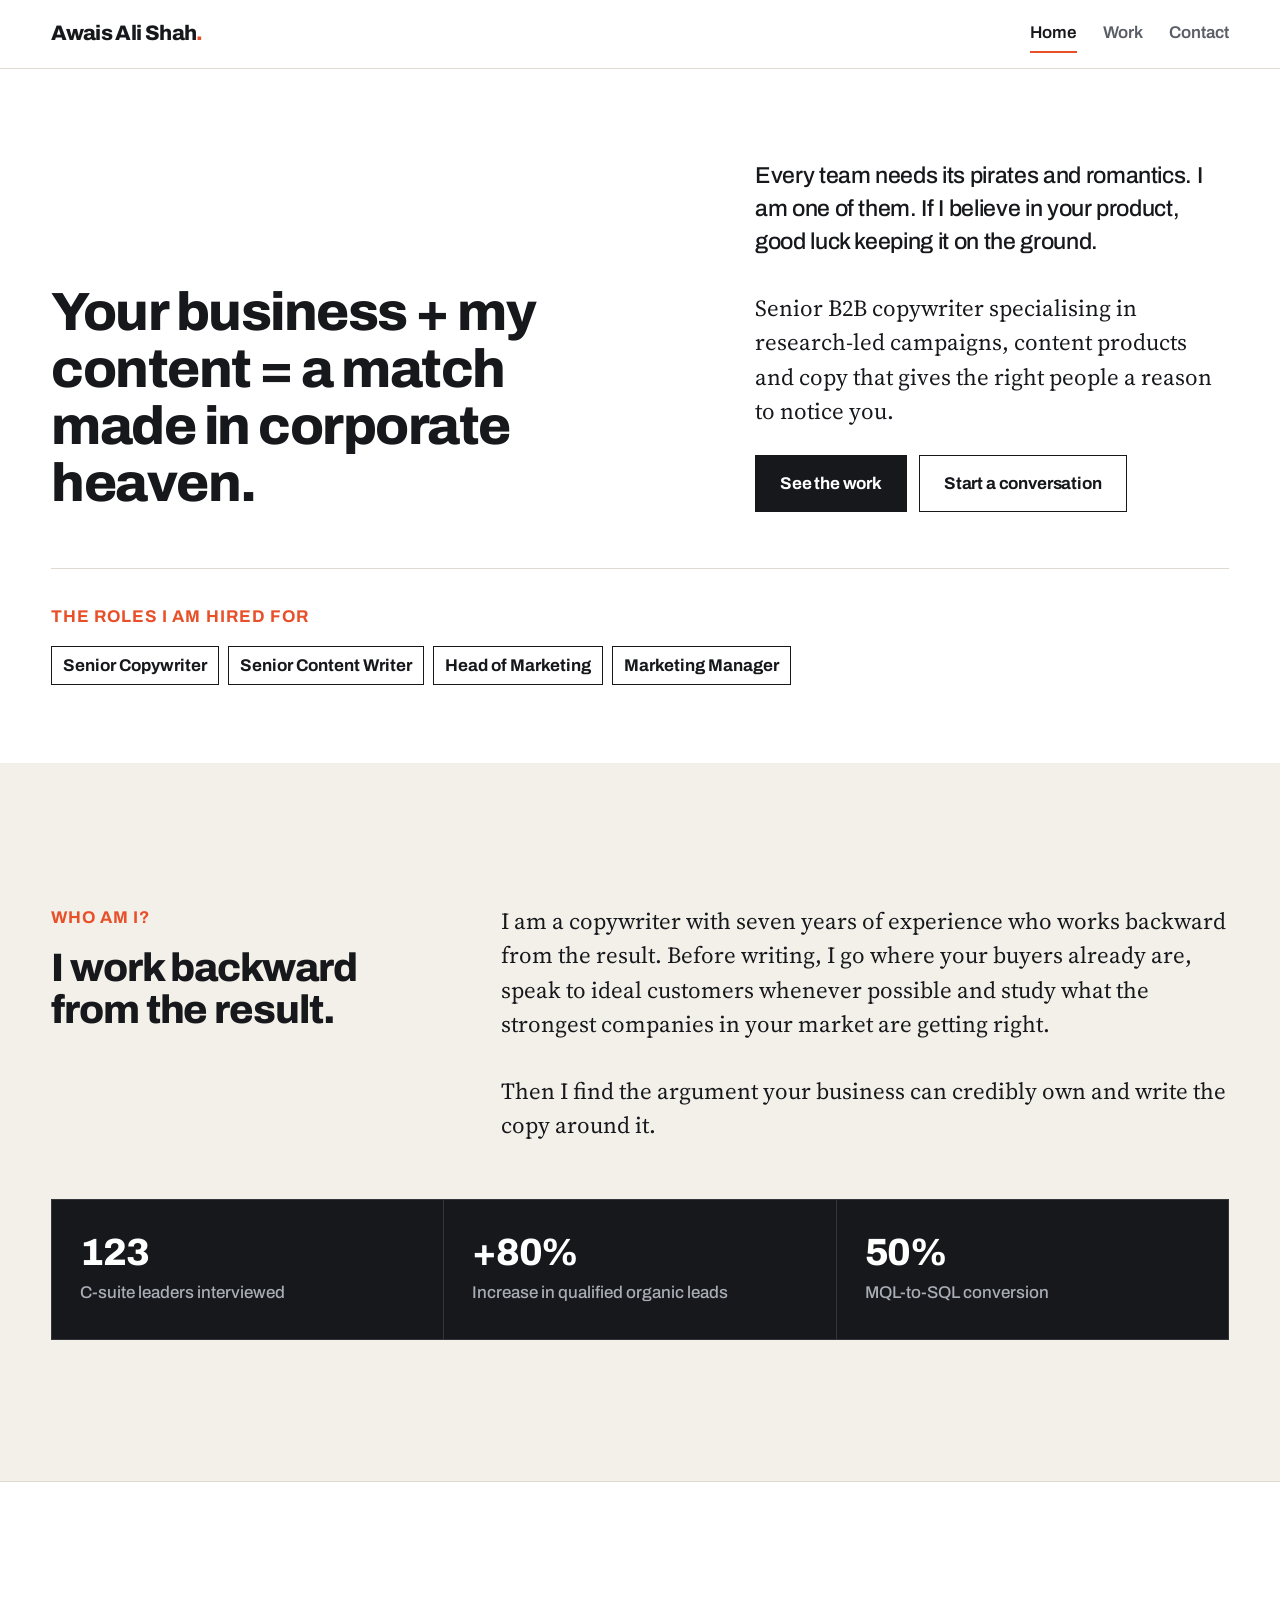
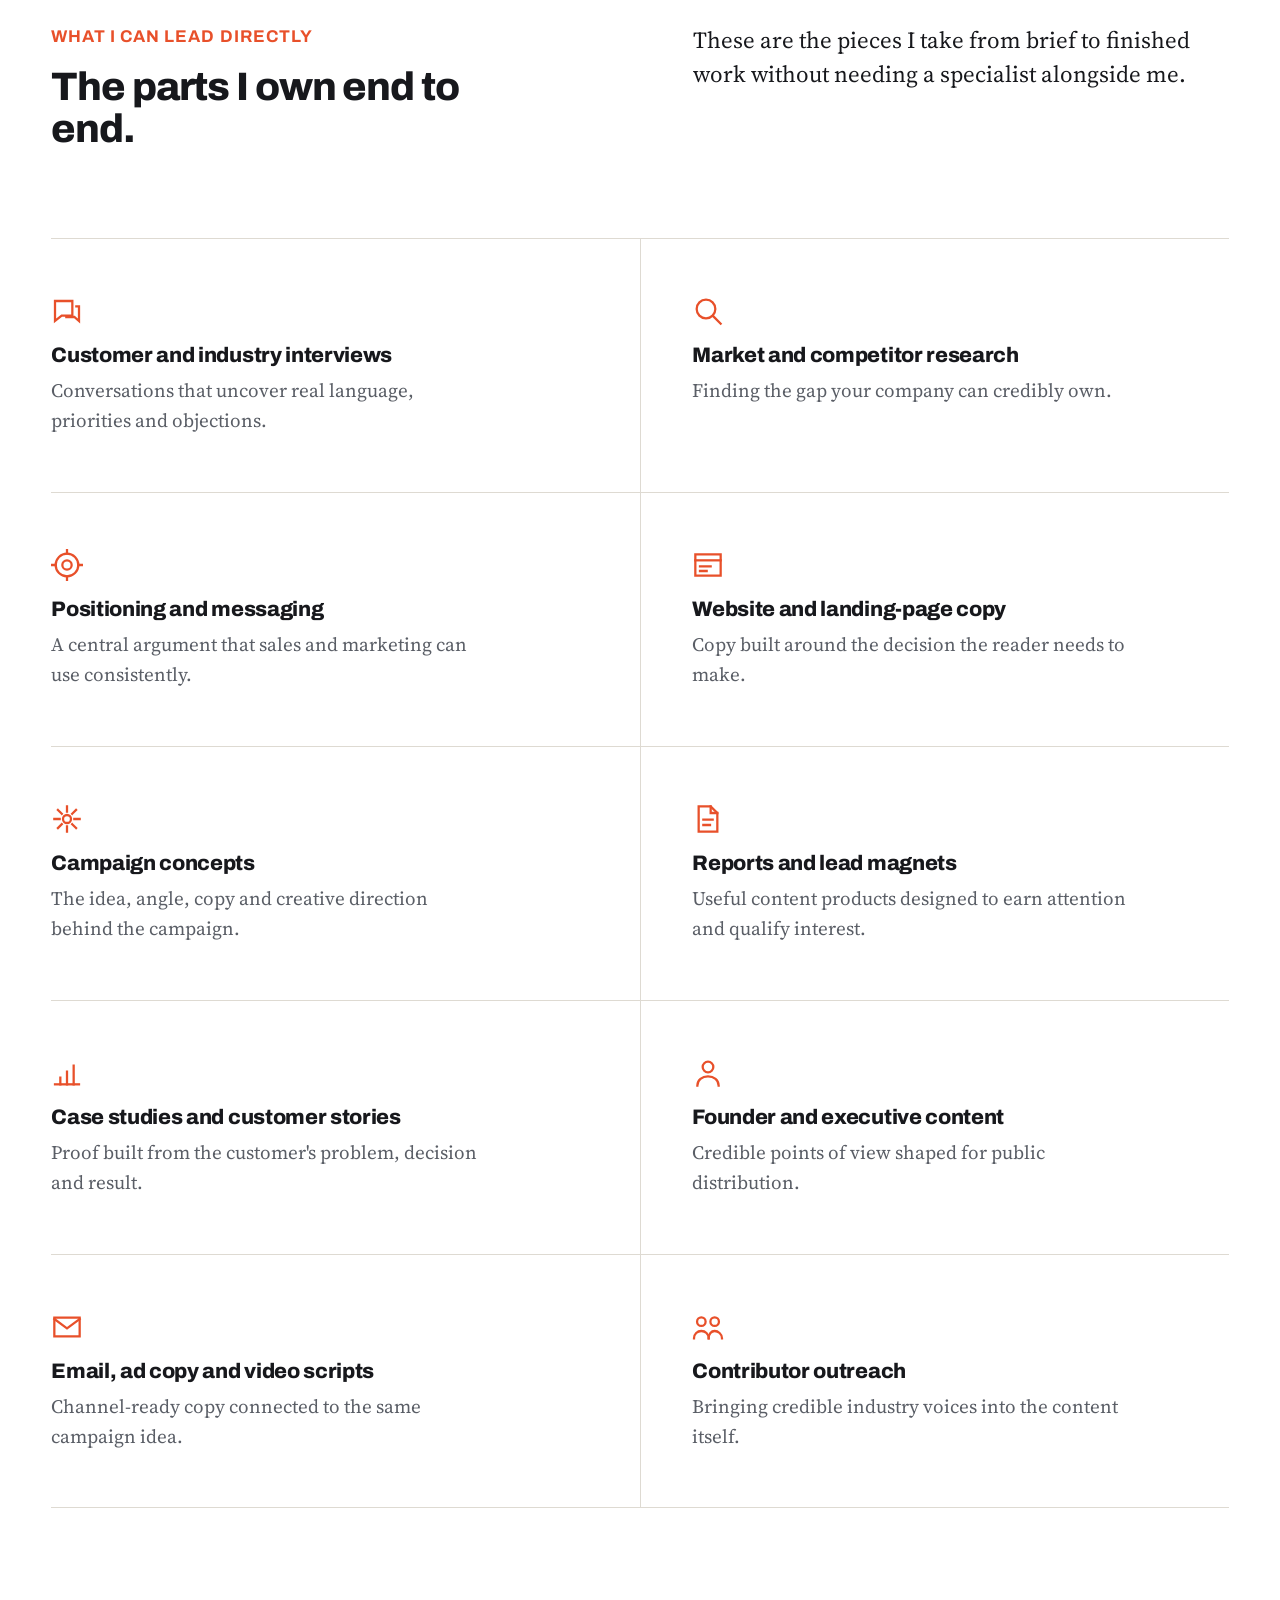
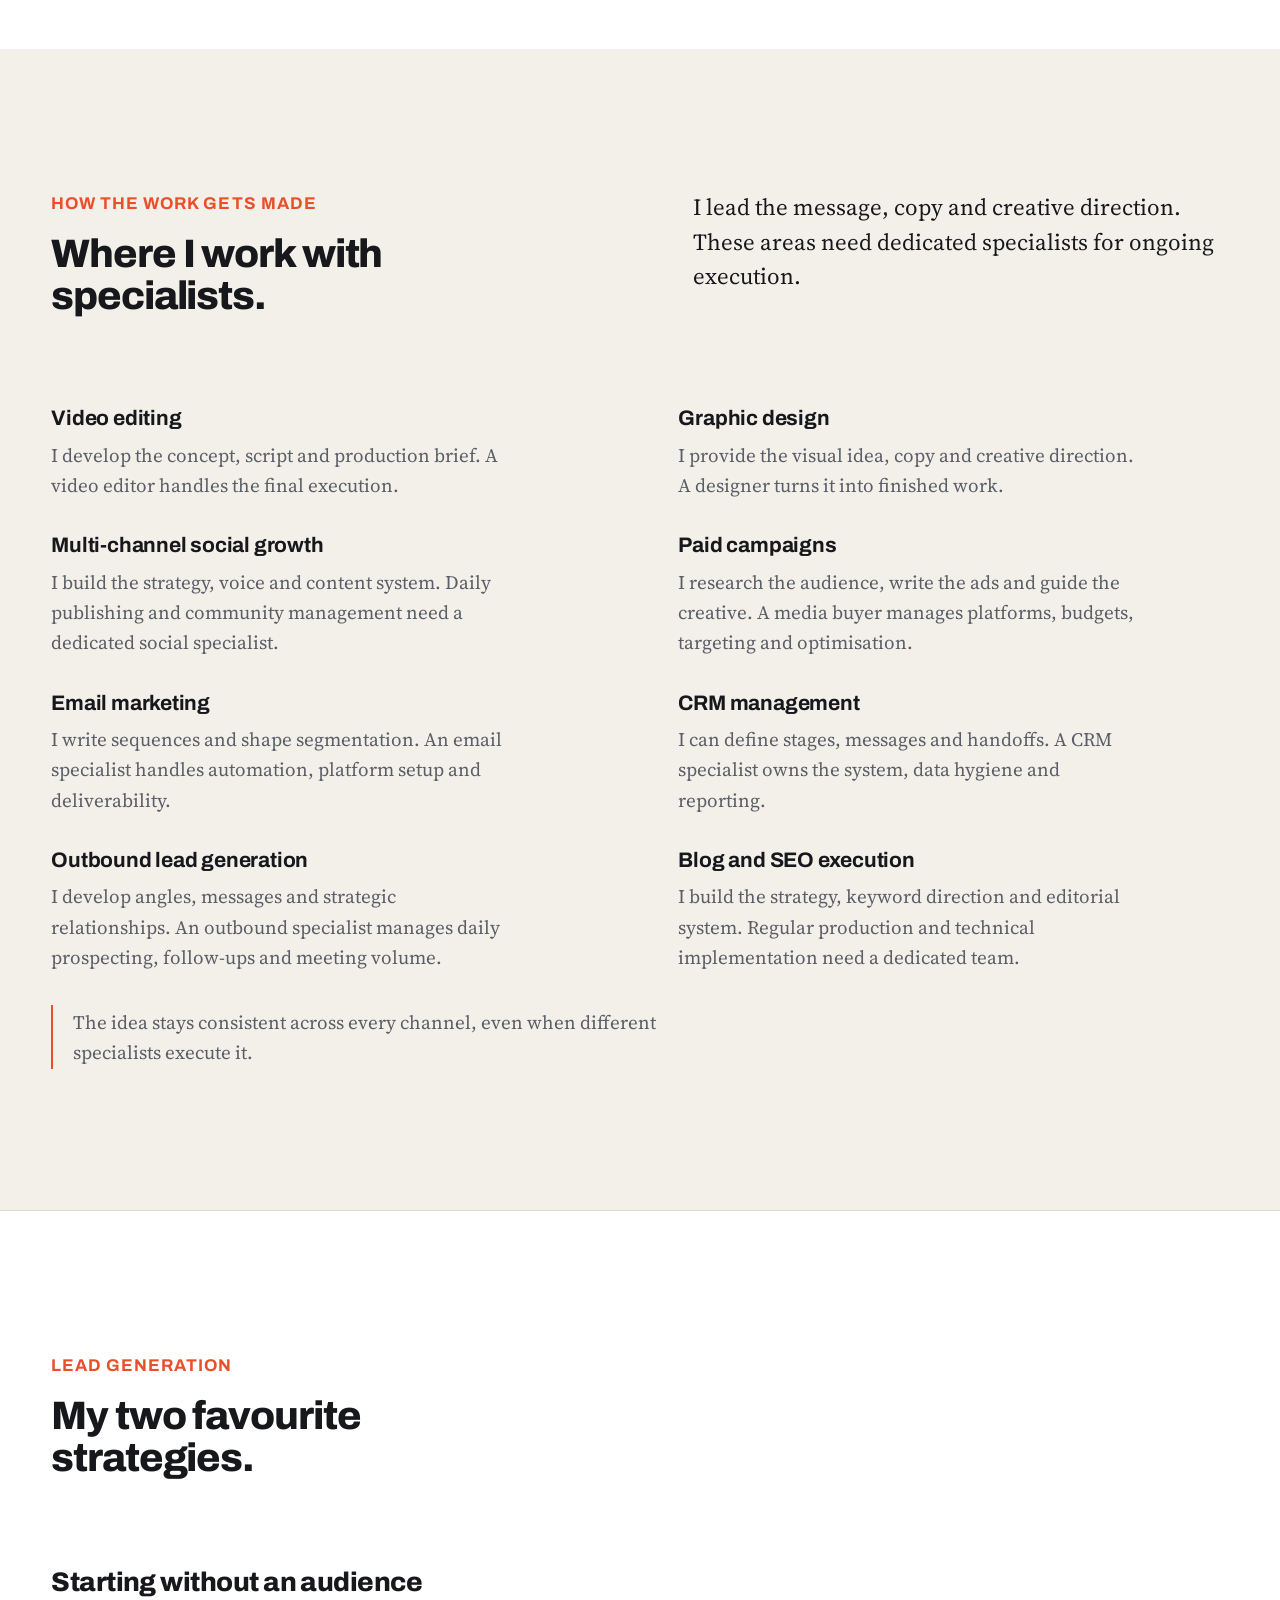
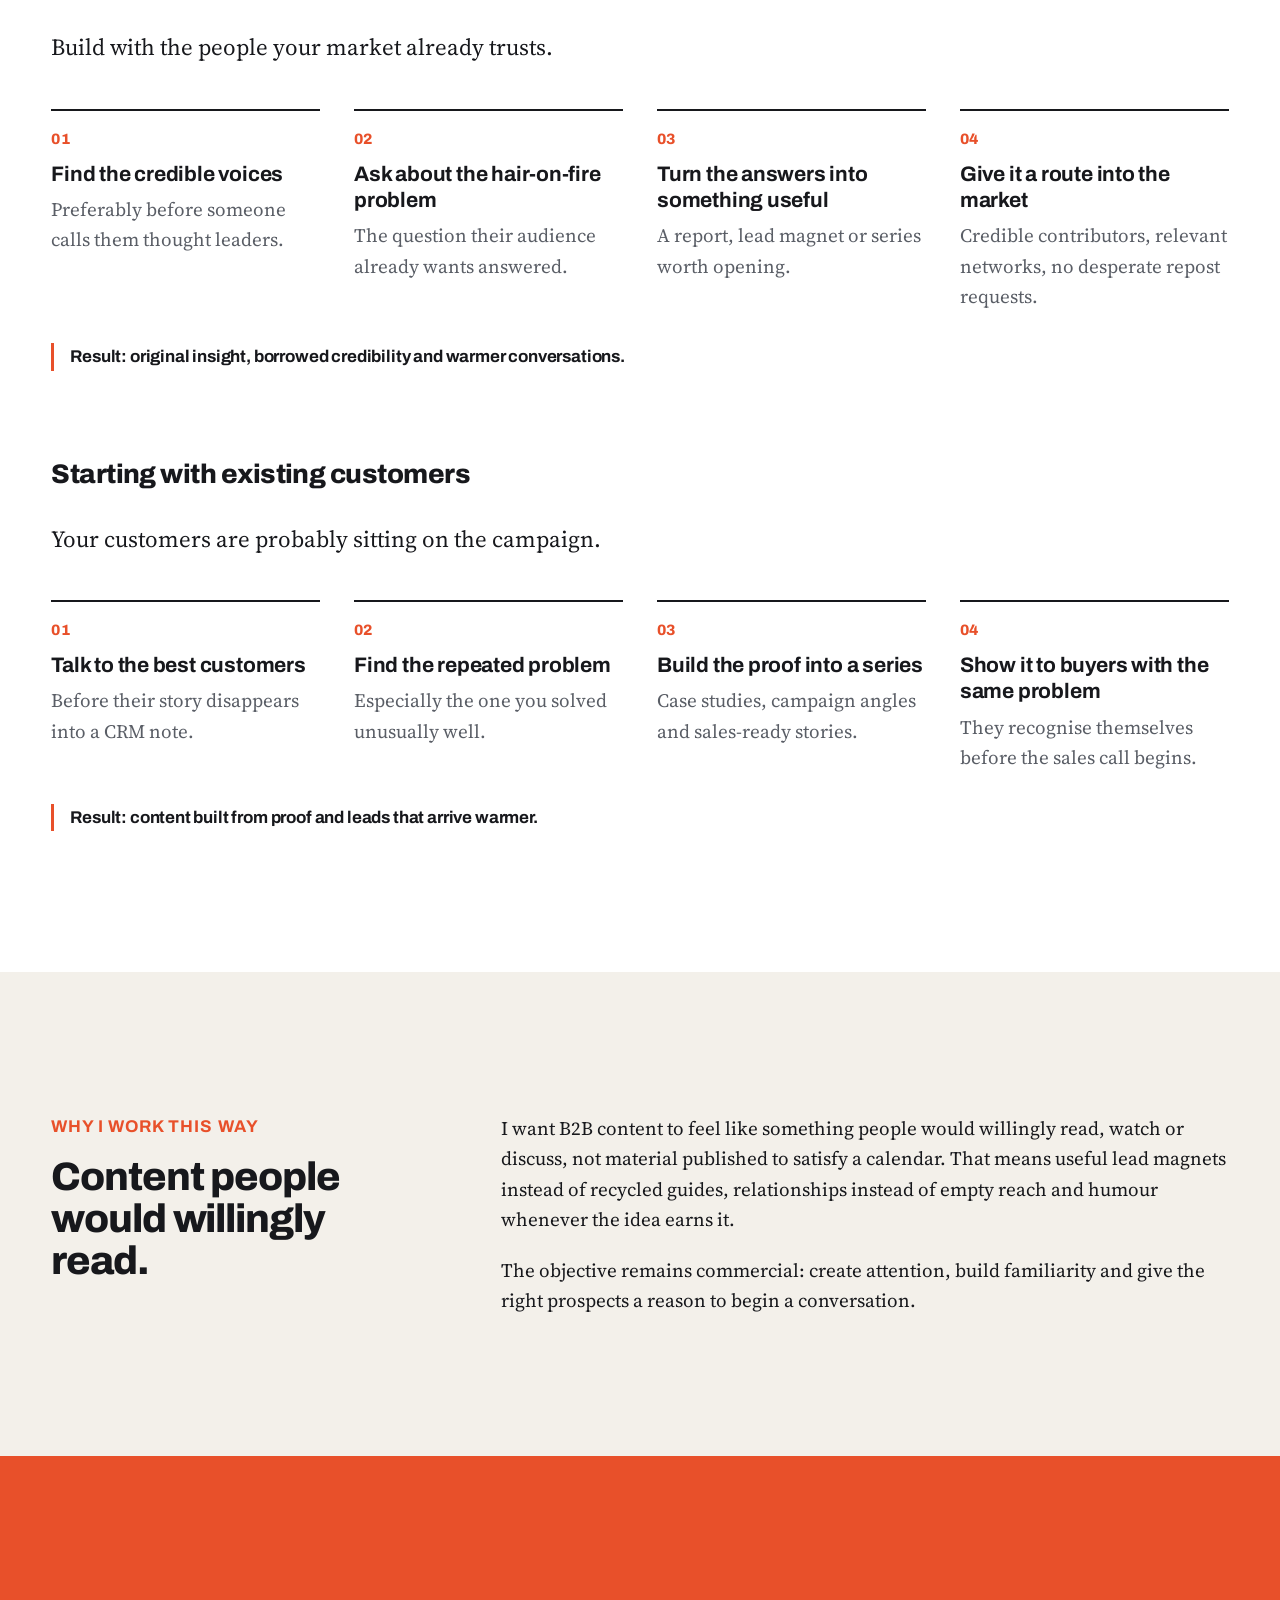
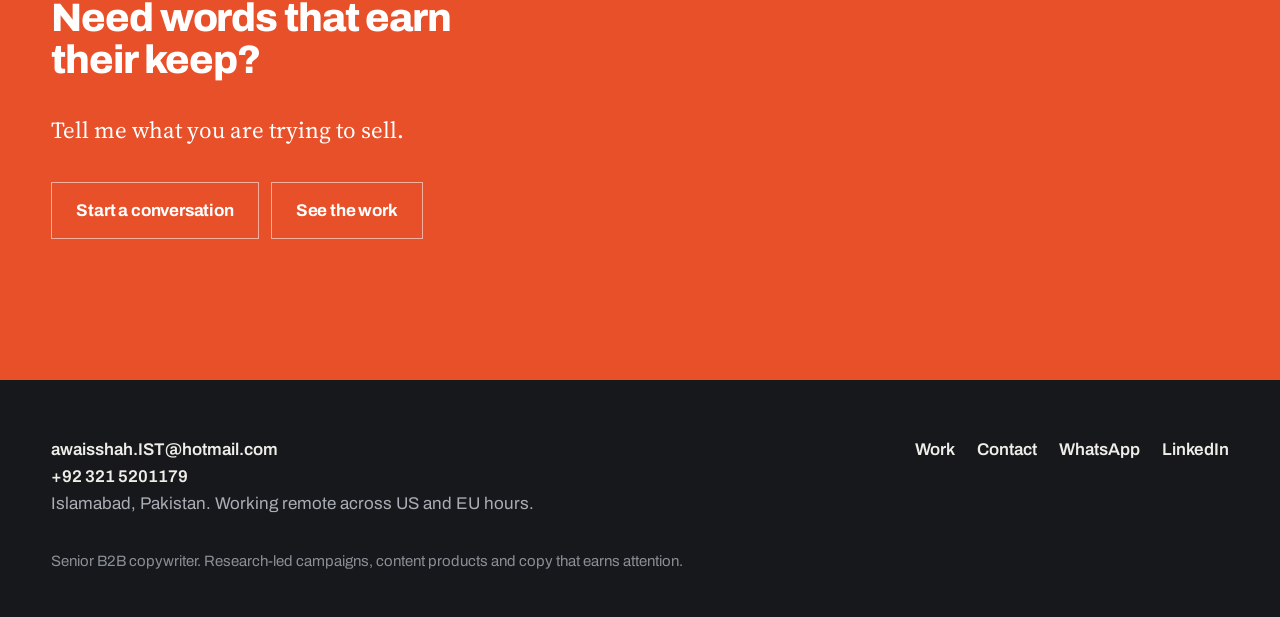
==== commit 9c36f389: "Remove the About page and fill the dead space on the right About is deleted, along with its nav and " ====
--- a/index.html
+++ b/index.html
@@ -26,7 +26,6 @@
     <nav class="nav-links" aria-label="Main">
       <a href="index.html" aria-current="page">Home</a>
       <a href="work.html">Work</a>
-      <a href="about.html">About</a>
       <a href="contact.html">Contact</a>
     </nav>
   </div>
@@ -81,9 +80,13 @@
 <section class="sec">
   <div class="shell">
     <div class="head">
-      <p class="eyebrow">What I can lead directly</p>
-      <h2>The parts I own end to end.</h2>
-      <p class="deck">These are the pieces I take from brief to finished work without needing a specialist alongside me.</p>
+      <div class="head-l">
+        <p class="eyebrow">What I can lead directly</p>
+        <h2>The parts I own end to end.</h2>
+      </div>
+      <div class="head-r">
+        <p class="deck">These are the pieces I take from brief to finished work without needing a specialist alongside me.</p>
+      </div>
     </div>
     <div class="lead-grid">
       <div class="lead">
@@ -143,9 +146,13 @@
 <section class="sec sec-sand">
   <div class="shell">
     <div class="head">
-      <p class="eyebrow">How the work gets made</p>
-      <h2>Where I work with specialists.</h2>
-      <p class="deck">I lead the message, copy and creative direction. These areas need dedicated specialists for ongoing execution.</p>
+      <div class="head-l">
+        <p class="eyebrow">How the work gets made</p>
+        <h2>Where I work with specialists.</h2>
+      </div>
+      <div class="head-r">
+        <p class="deck">I lead the message, copy and creative direction. These areas need dedicated specialists for ongoing execution.</p>
+      </div>
     </div>
 
     <div class="two mt-3">
@@ -177,9 +184,9 @@
 
 <section class="sec">
   <div class="shell">
-    <div class="head">
+    <div class="head head-solo">
       <p class="eyebrow">Lead generation</p>
-      <h2>My two favourite strategies.</h2>
+        <h2>My two favourite strategies.</h2>
     </div>
 
     <h3 style="margin-top:0">Starting without an audience</h3>
@@ -241,7 +248,6 @@
       </div>
       <nav class="foot-nav" aria-label="Footer">
         <a href="work.html">Work</a>
-        <a href="about.html">About</a>
         <a href="contact.html">Contact</a>
         <a href="https://wa.me/923215201179" rel="noopener">WhatsApp</a>
         <a href="https://www.linkedin.com/in/awais-shah-6b01a9170/" rel="noopener">LinkedIn</a>
--- a/assets/css/site.css
+++ b/assets/css/site.css
@@ -56,9 +56,9 @@
 h1,h2,h3{margin:0;letter-spacing:-0.028em;font-weight:800;line-height:1.06}
 /* Headings sit in half-width grid columns all over this site. Capping the
    measure stops a long one turning into a five line wall. */
-h1{max-width:18ch}
-h2{max-width:22ch}
-h3{max-width:28ch}
+h1{max-width:16ch}
+h2{max-width:18ch}
+h3{max-width:30ch}
 
 /* Vertical rhythm utilities, so spacing comes from the scale rather than
    from a different hand-picked pixel value at every call site. */
@@ -74,7 +74,7 @@
 h4{font-size:var(--t-lg);line-height:1.25;font-weight:700;letter-spacing:-0.01em;margin:0}
 .study h3,.sec h3{margin-top:var(--sp-4)}
 .study h3:first-child,.sec h3:first-child,.two h3,.lead h3,.steps h4{margin-top:0}
-p{margin:0 0 1.05em;max-width:72ch}
+p{margin:0 0 1.05em}
 p:last-child{margin-bottom:0}
 
 .shell{width:var(--shell);margin:0 auto}
@@ -92,7 +92,7 @@
 
 .lede{font-size:var(--t-lead);line-height:1.45;font-weight:500;letter-spacing:-0.015em;color:var(--ink)}
 .sec-ink .lede{color:#EFEDE8}
-.prose{max-width:66ch}
+.prose{max-width:74ch}
 .muted{color:var(--ink-2)}
 .sec-ink .muted{color:#A9ADB5}
 
@@ -148,7 +148,7 @@
 
 /* ---------- hero ---------- */
 .hero{padding:clamp(56px,7vw,92px) 0 clamp(44px,5vw,60px)}
-.hero h1{max-width:20ch}
+.hero h1{max-width:16ch}
 .hero .lede{margin-top:26px;max-width:58ch}
 .hero-split{display:grid;grid-template-columns:minmax(0,1.35fr) minmax(0,1fr);gap:clamp(30px,5vw,70px);align-items:end}
 .hero-split h1{max-width:16ch}
@@ -207,7 +207,7 @@
 .study{padding:var(--step) 0;border-top:1px solid var(--rule)}
 .study-alt{background:var(--sand)}
 .study-head{display:grid;grid-template-columns:minmax(0,1fr) minmax(0,1fr);gap:clamp(40px,6vw,96px);align-items:start}
-.study-head h2{max-width:20ch}
+.study-head h2{max-width:18ch}
 /* Keep 'C-suite' and similar from splitting at the hyphen. */
 .study-head h2,h1,h2{hyphens:manual}
 .study-meta{margin:22px 0 0;padding:0;list-style:none;font-family:"Archivo",sans-serif;font-size:var(--t-sm)}
@@ -312,13 +312,21 @@
 .deck{
   font-family:"Source Serif 4",Georgia,serif;
   font-size:var(--t-lead);line-height:1.5;font-weight:400;
-  color:var(--ink);max-width:60ch;margin:var(--sp-2) 0 0;
+  color:var(--ink);margin:var(--sp-2) 0 0;
 }
 .sec-ink .deck,.sec-accent .deck{color:#fff}
 
-/* ---------- section head: kicker, heading, deck, with room under it ---------- */
-.head{margin-bottom:var(--sp-4)}
+/* ---------- section head ----------
+   Heading on the left, supporting copy on the right, so the row uses the
+   full container instead of hugging the left edge and leaving dead space. */
+.head{
+  display:grid;grid-template-columns:minmax(0,1.08fr) minmax(0,1fr);
+  gap:clamp(36px,5vw,88px);align-items:start;margin-bottom:var(--sp-4);
+}
+.head-solo{display:block}
 .head .eyebrow{margin-bottom:var(--sp-1)}
+.head-r .deck{margin-top:0}
+.head-r .deck + .deck{margin-top:var(--sp-2)}
 
 /* ---------- lead grid (what I can lead directly) ---------- */
 .lead-grid{
@@ -411,6 +419,8 @@
 
 @media (max-width:900px){
   .two,.three,.two-side,.study-head,.cap,.shots-2,.shots-3{grid-template-columns:minmax(0,1fr)}
+  .head{grid-template-columns:minmax(0,1fr);gap:var(--sp-2)}
+  h1,h2,h3{max-width:none}
   .lead-grid{grid-template-columns:minmax(0,1fr)}
   .lead:nth-child(odd),.lead:nth-child(even){padding-left:0;padding-right:0;border-left:0}
   .steps{grid-template-columns:repeat(2,minmax(0,1fr))}
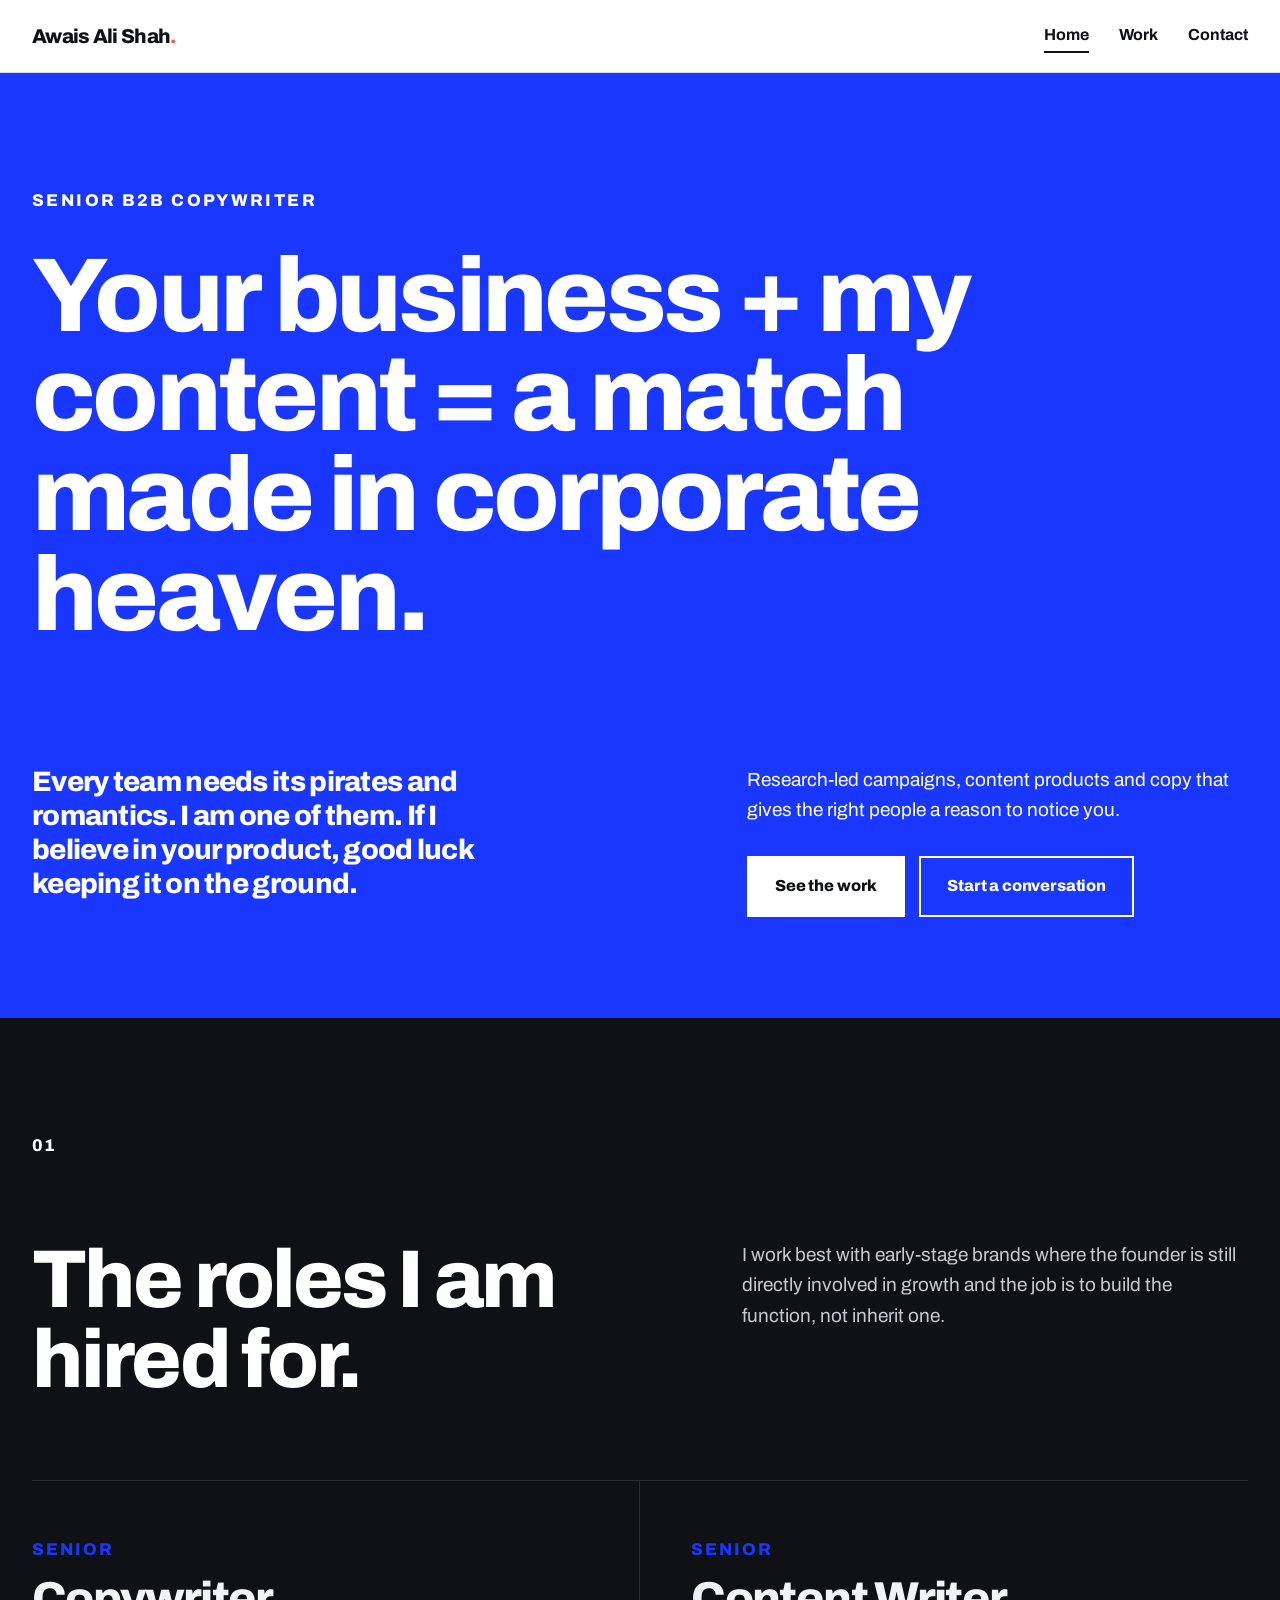
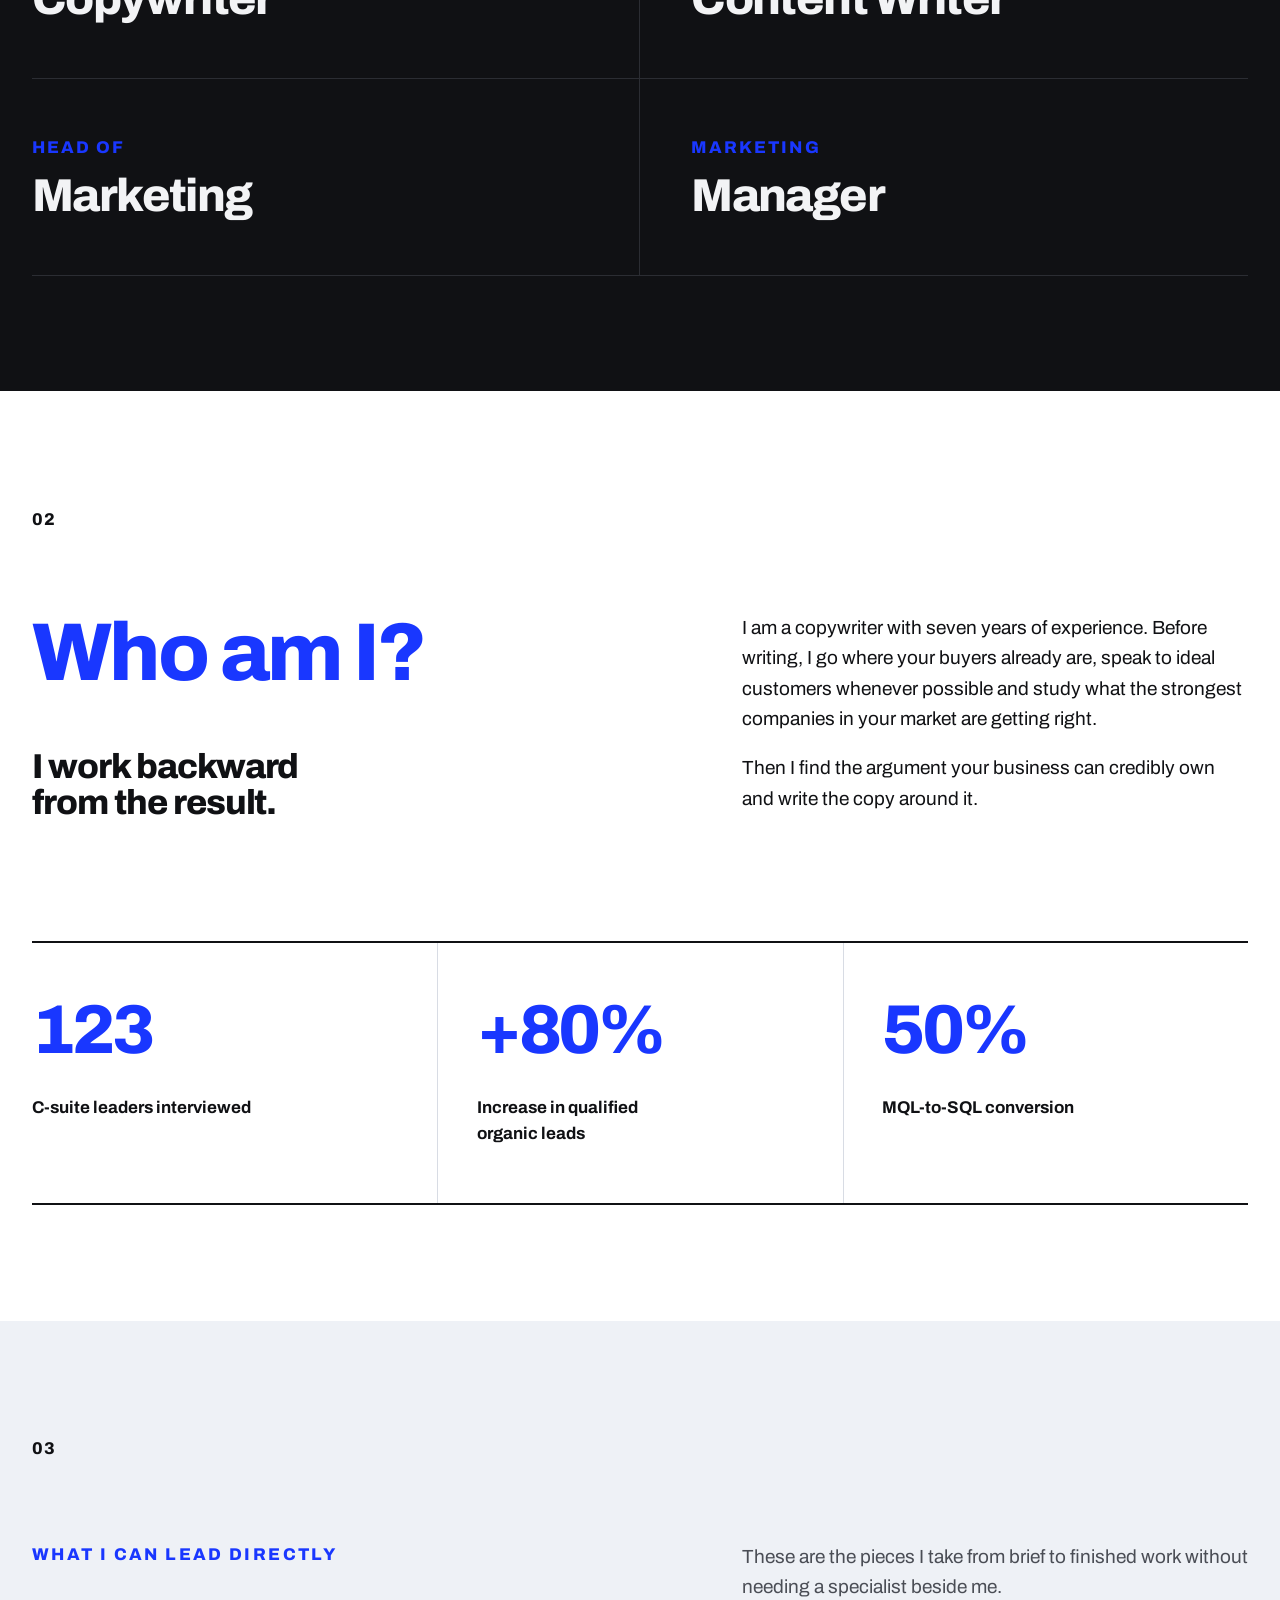
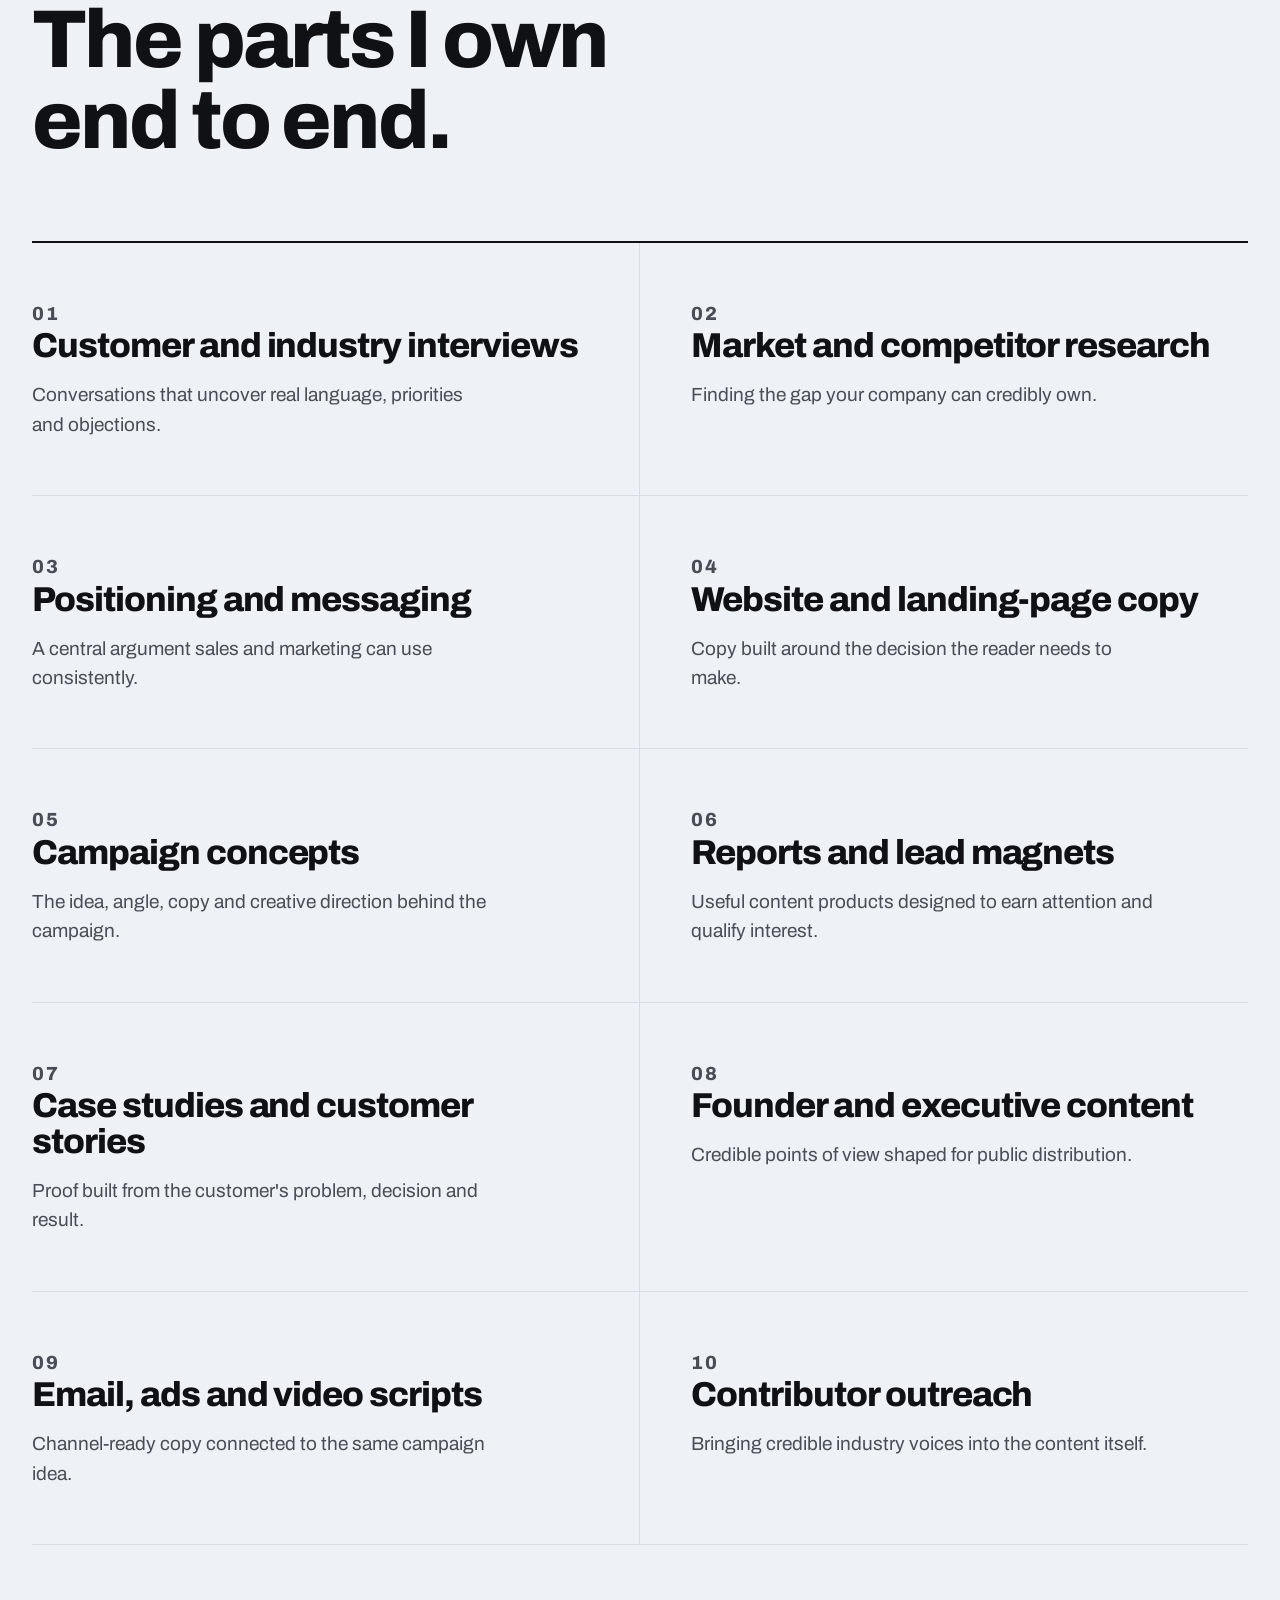
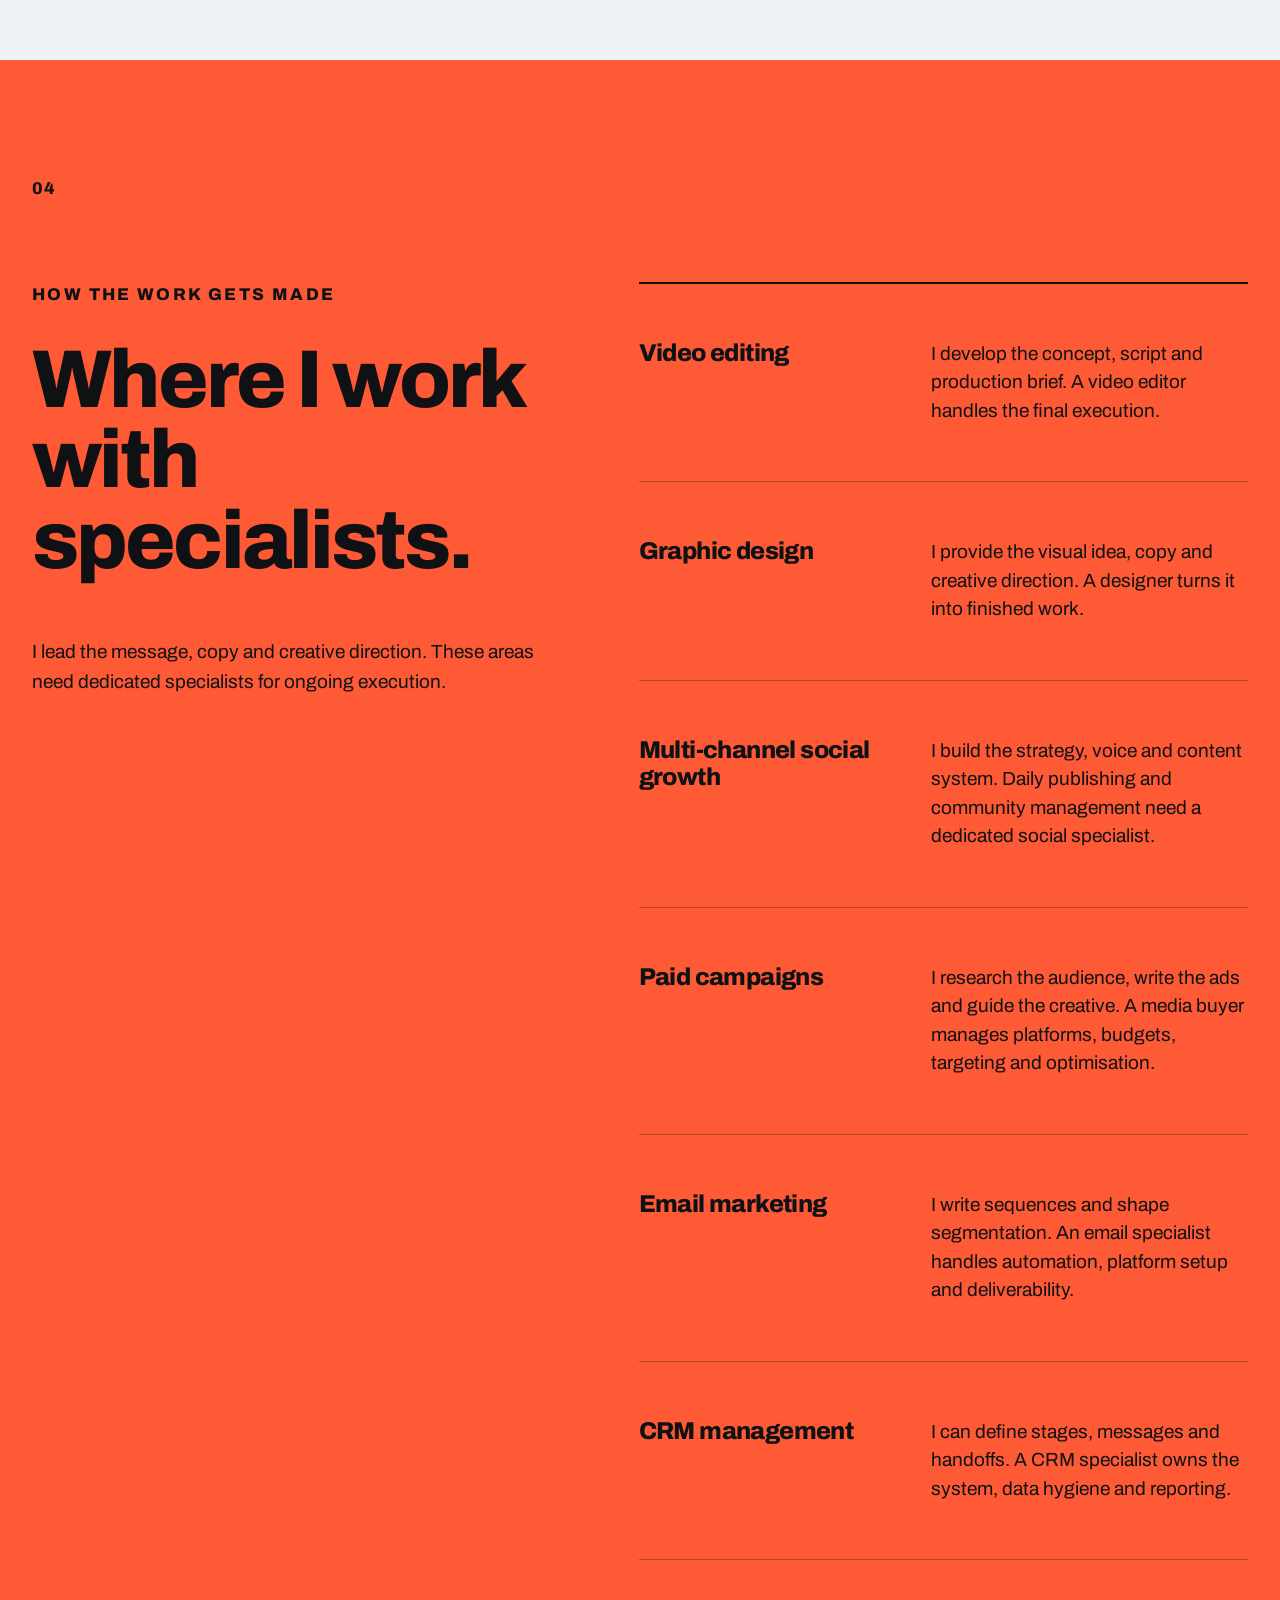
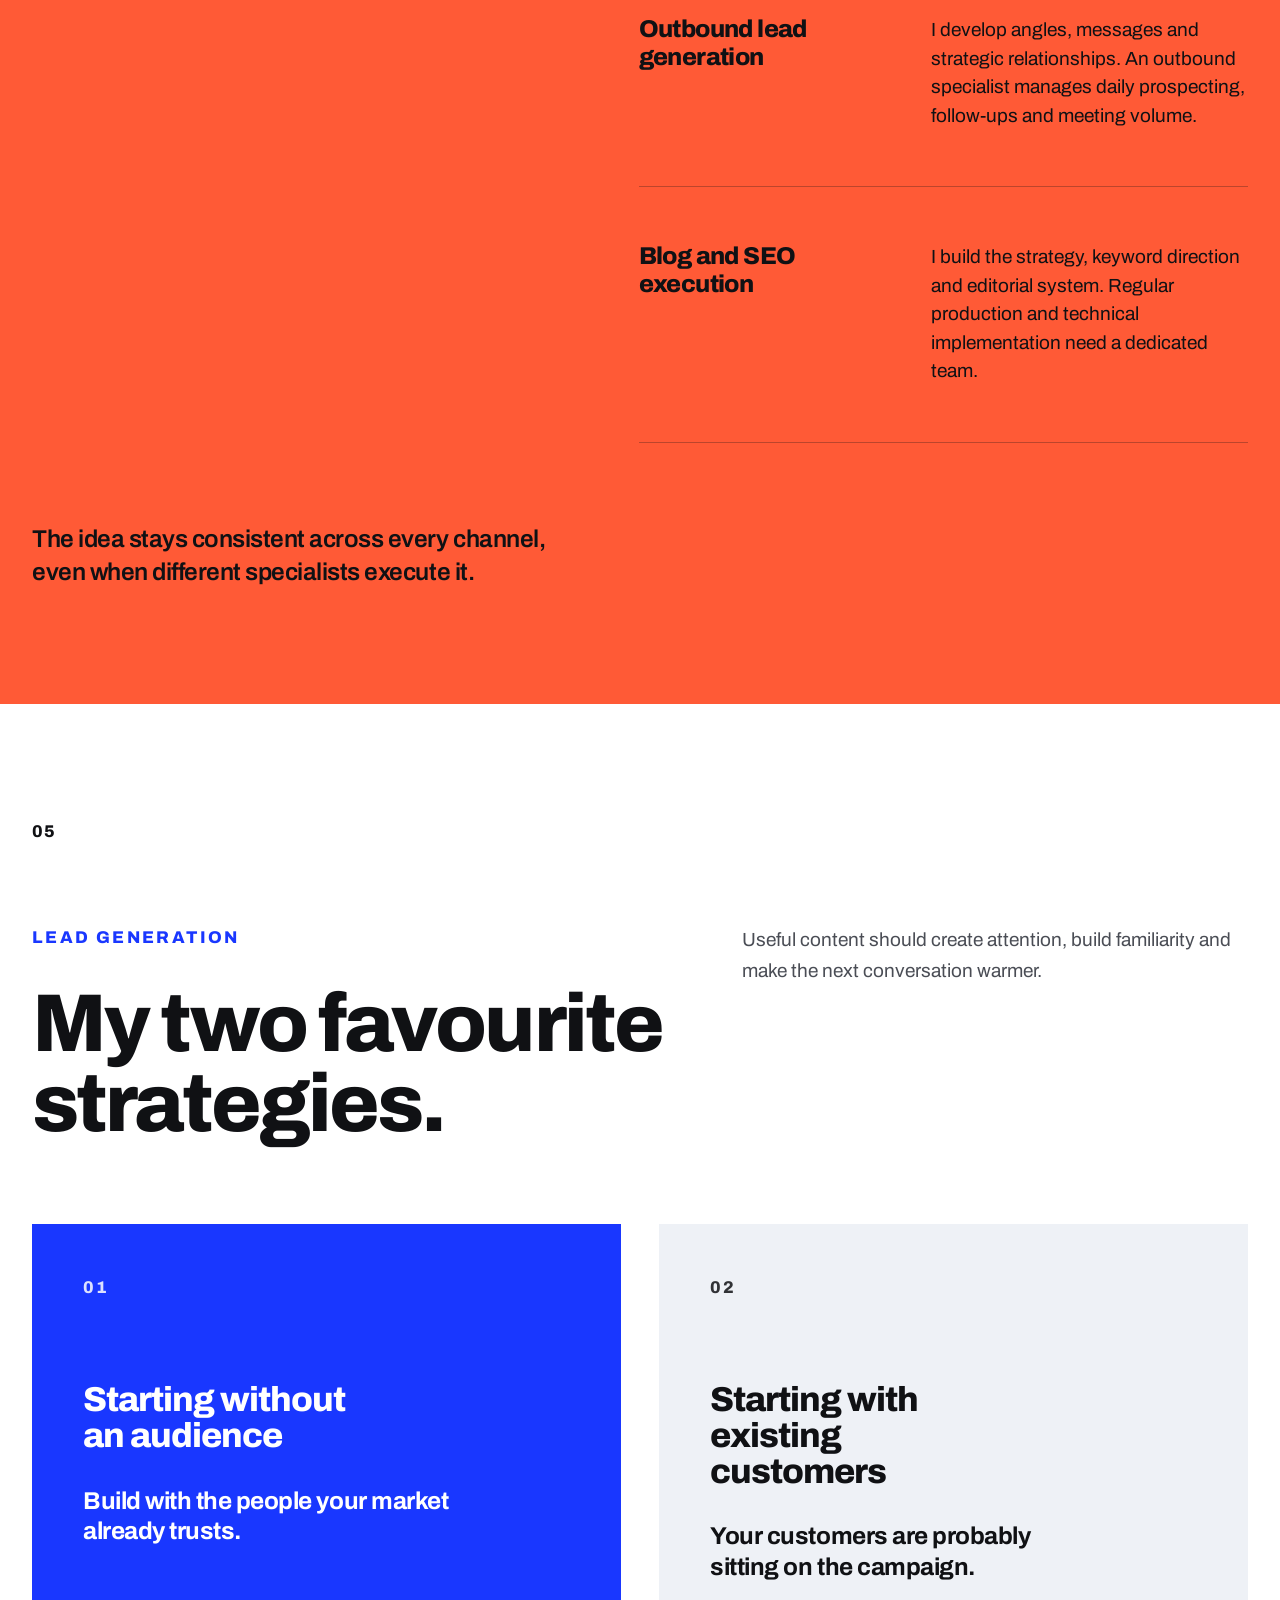
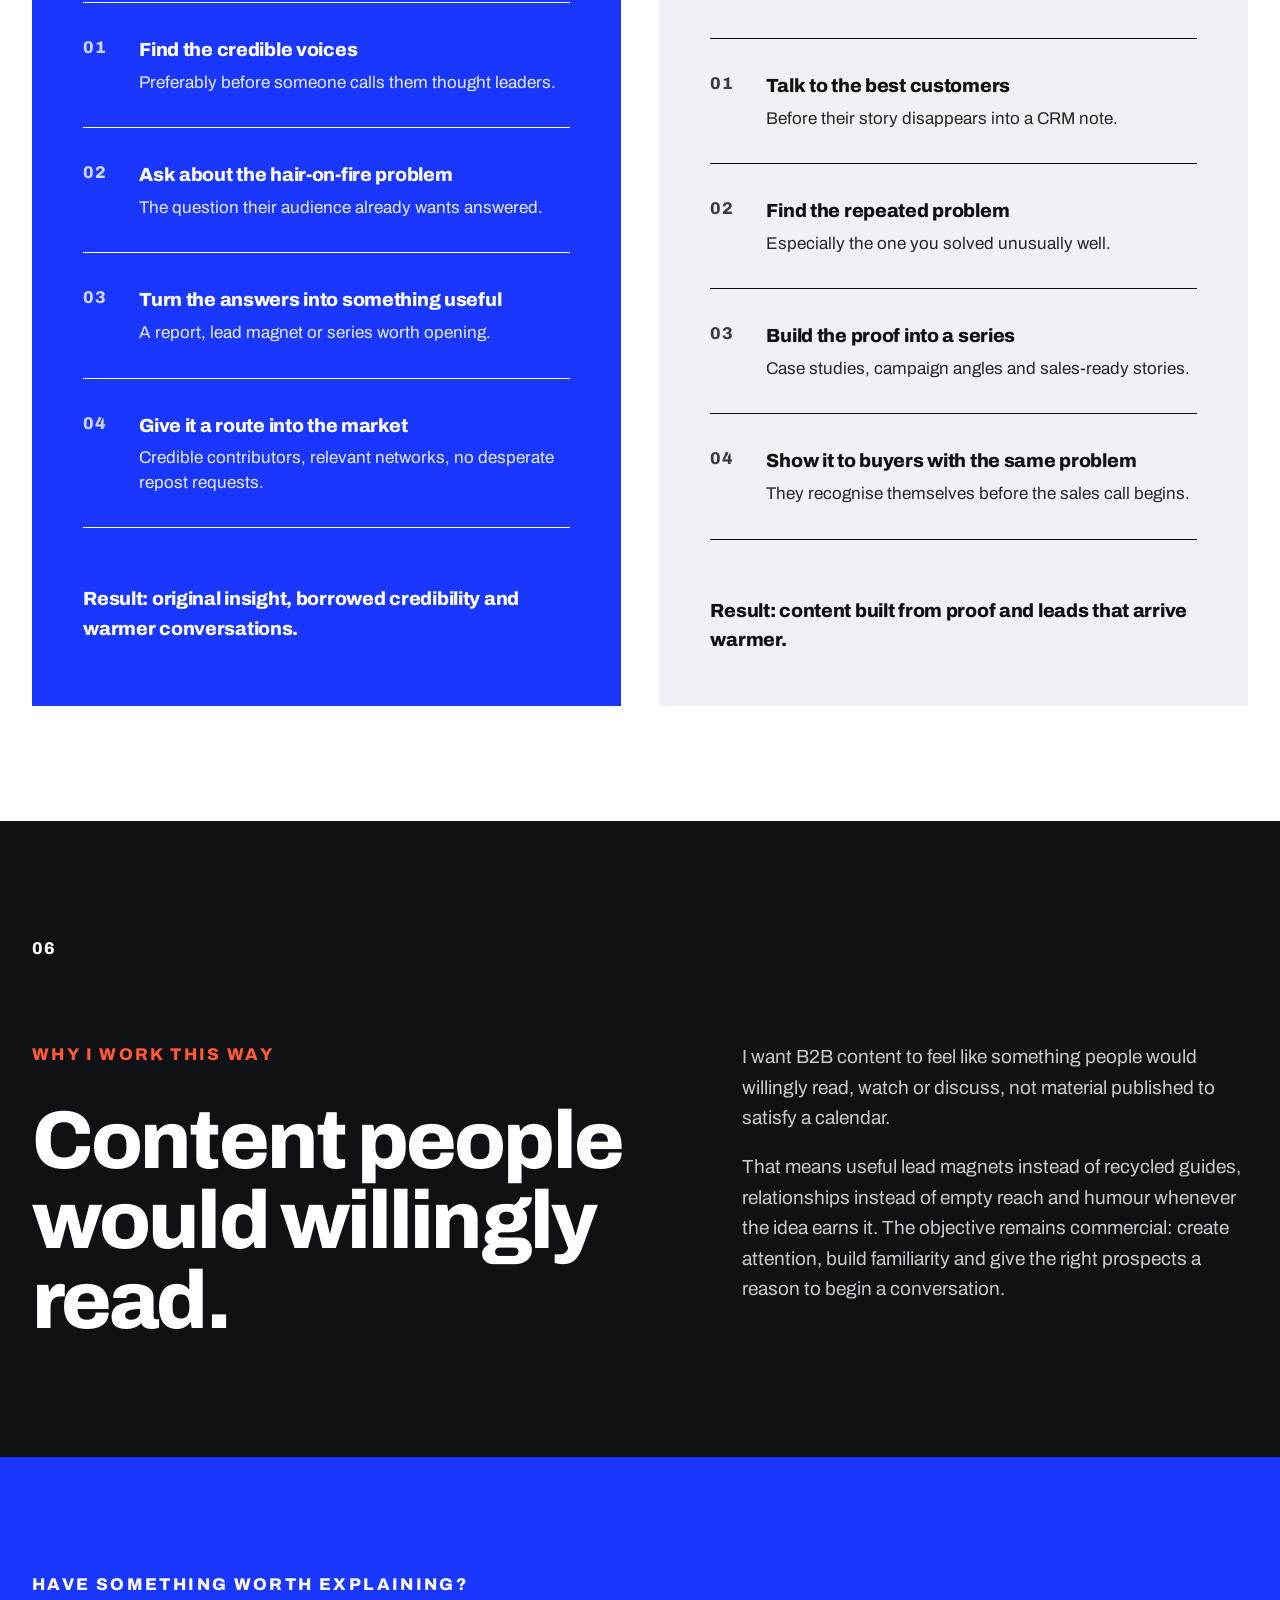
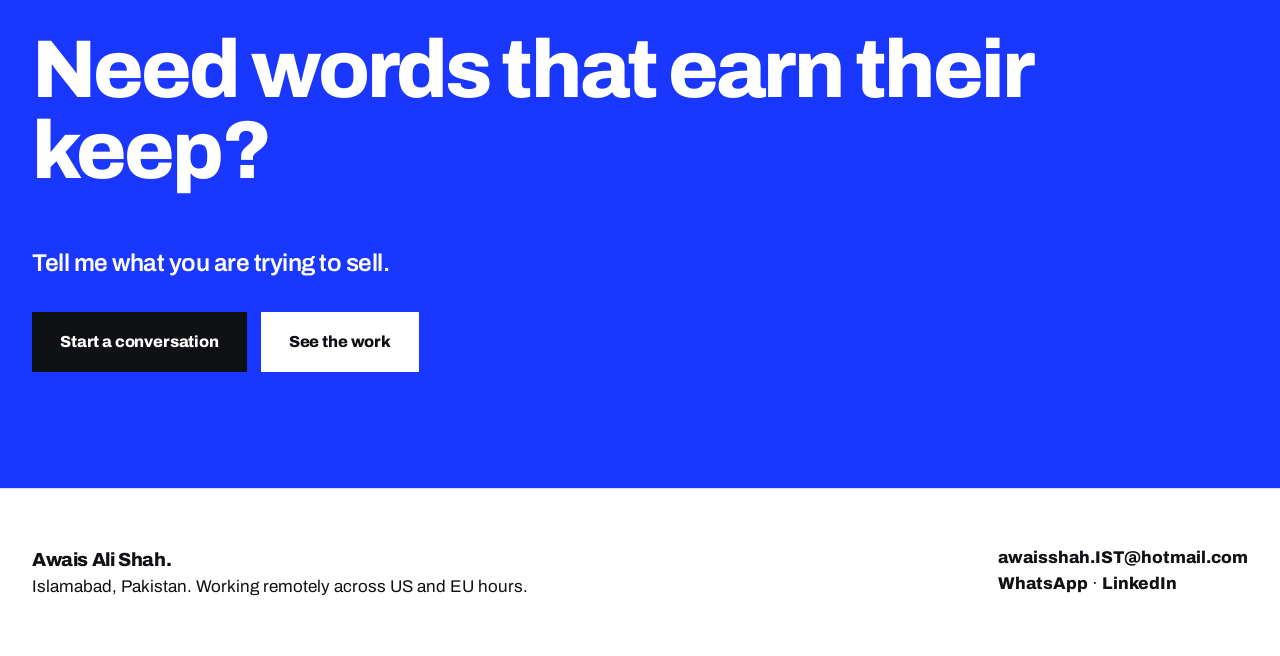
==== commit 63c62f79: "Rebuild to the editorial design brief: full-width sections, one idea each Implements the supplied br" ====
--- a/index.html
+++ b/index.html
@@ -15,11 +15,12 @@
 <meta name="twitter:image" content="https://awaisshahist110-lab.github.io/Awais-Ali-Shah-Marketing-Portfolio/assets/img/og-card.jpg">
 <link rel="preconnect" href="https://fonts.googleapis.com">
 <link rel="preconnect" href="https://fonts.gstatic.com" crossorigin>
-<link href="https://fonts.googleapis.com/css2?family=Archivo:wght@400;500;600;700;800&family=Source+Serif+4:opsz,wght@8..60,400;8..60,600&display=swap" rel="stylesheet">
+<link href="https://fonts.googleapis.com/css2?family=Archivo:wght@400;500;600;700;800&display=swap" rel="stylesheet">
 <link rel="icon" href="assets/favicon.svg" type="image/svg+xml">
 <link rel="stylesheet" href="assets/css/site.css">
 </head>
 <body>
+
 <header class="nav">
   <div class="nav-in">
     <a class="brand" href="index.html">Awais Ali Shah<span>.</span></a>
@@ -30,232 +31,205 @@
     </nav>
   </div>
 </header>
+
 <main>
 
-<section class="hero shell">
-  <div class="hero-split">
+<!-- 2. HERO -->
+<section class="sec sec-blue hero">
+  <div class="shell">
+    <p class="kicker">Senior B2B copywriter</p>
     <h1>Your business + my content = a match made in corporate heaven.</h1>
+    <div class="hero-foot">
+      <p class="hero-statement">Every team needs its pirates and romantics. I am one of them. If I believe in your product, good luck keeping it on the ground.</p>
+      <div>
+        <p class="hero-desc">Research-led campaigns, content products and copy that gives the right people a reason to notice you.</p>
+        <div class="btn-row">
+          <a class="btn btn-white" href="work.html">See the work</a>
+          <a class="btn btn-line" href="contact.html">Start a conversation</a>
+        </div>
+      </div>
+    </div>
+  </div>
+</section>
+
+<!-- 3. ROLES I AM HIRED FOR -->
+<section class="sec sec-ink">
+  <div class="shell">
+    <p class="snum">01</p>
+    <div class="split">
+      <h2>The roles I am hired for.</h2>
+      <p class="body body-muted">I work best with early-stage brands where the founder is still directly involved in growth and the job is to build the function, not inherit one.</p>
+    </div>
+    <div class="roles">
+      <div class="roles-grid">
+        <div class="role"><b>Senior</b><span>Copywriter</span></div>
+        <div class="role"><b>Senior</b><span>Content Writer</span></div>
+        <div class="role"><b>Head of</b><span>Marketing</span></div>
+        <div class="role"><b>Marketing</b><span>Manager</span></div>
+      </div>
+    </div>
+  </div>
+</section>
+
+<!-- 4. WHO AM I? -->
+<section class="sec sec-white">
+  <div class="shell">
+    <p class="snum">02</p>
+    <div class="split">
+      <div>
+        <h2 style="color:var(--blue)">Who am I?</h2>
+        <h3 style="margin-top:var(--sp-3);max-width:14ch">I work backward from the result.</h3>
+      </div>
+      <div>
+        <p class="body">I am a copywriter with seven years of experience. Before writing, I go where your buyers already are, speak to ideal customers whenever possible and study what the strongest companies in your market are getting right.</p>
+        <p class="body">Then I find the argument your business can credibly own and write the copy around it.</p>
+      </div>
+    </div>
+    <div class="metrics">
+      <div class="metric"><b>123</b><span>C-suite leaders interviewed</span></div>
+      <div class="metric"><b>+80%</b><span>Increase in qualified organic leads</span></div>
+      <div class="metric"><b>50%</b><span>MQL-to-SQL conversion</span></div>
+    </div>
+  </div>
+</section>
+
+<!-- 5. WHAT I CAN LEAD DIRECTLY -->
+<section class="sec sec-grey">
+  <div class="shell">
+    <p class="snum">03</p>
+    <div class="split">
+      <div>
+        <p class="kicker">What I can lead directly</p>
+        <h2>The parts I own end to end.</h2>
+      </div>
+      <p class="body body-muted">These are the pieces I take from brief to finished work without needing a specialist beside me.</p>
+    </div>
+    <div class="grid2">
+      <div class="cell"><p class="cell-num">01</p><h3>Customer and industry interviews</h3><p>Conversations that uncover real language, priorities and objections.</p></div>
+      <div class="cell"><p class="cell-num">02</p><h3>Market and competitor research</h3><p>Finding the gap your company can credibly own.</p></div>
+      <div class="cell"><p class="cell-num">03</p><h3>Positioning and messaging</h3><p>A central argument sales and marketing can use consistently.</p></div>
+      <div class="cell"><p class="cell-num">04</p><h3>Website and landing-page copy</h3><p>Copy built around the decision the reader needs to make.</p></div>
+      <div class="cell"><p class="cell-num">05</p><h3>Campaign concepts</h3><p>The idea, angle, copy and creative direction behind the campaign.</p></div>
+      <div class="cell"><p class="cell-num">06</p><h3>Reports and lead magnets</h3><p>Useful content products designed to earn attention and qualify interest.</p></div>
+      <div class="cell"><p class="cell-num">07</p><h3>Case studies and customer stories</h3><p>Proof built from the customer's problem, decision and result.</p></div>
+      <div class="cell"><p class="cell-num">08</p><h3>Founder and executive content</h3><p>Credible points of view shaped for public distribution.</p></div>
+      <div class="cell"><p class="cell-num">09</p><h3>Email, ads and video scripts</h3><p>Channel-ready copy connected to the same campaign idea.</p></div>
+      <div class="cell"><p class="cell-num">10</p><h3>Contributor outreach</h3><p>Bringing credible industry voices into the content itself.</p></div>
+    </div>
+  </div>
+</section>
+
+<!-- 6. WHERE I WORK WITH SPECIALISTS -->
+<section class="sec sec-orange">
+  <div class="shell">
+    <p class="snum">04</p>
+    <div class="spec-wrap">
+      <div class="spec-head">
+        <p class="kicker">How the work gets made</p>
+        <h2>Where I work with specialists.</h2>
+        <p class="body" style="margin-top:var(--sp-3)">I lead the message, copy and creative direction. These areas need dedicated specialists for ongoing execution.</p>
+      </div>
+      <div class="spec-list">
+        <div class="spec-row"><h4>Video editing</h4><p>I develop the concept, script and production brief. A video editor handles the final execution.</p></div>
+        <div class="spec-row"><h4>Graphic design</h4><p>I provide the visual idea, copy and creative direction. A designer turns it into finished work.</p></div>
+        <div class="spec-row"><h4>Multi-channel social growth</h4><p>I build the strategy, voice and content system. Daily publishing and community management need a dedicated social specialist.</p></div>
+        <div class="spec-row"><h4>Paid campaigns</h4><p>I research the audience, write the ads and guide the creative. A media buyer manages platforms, budgets, targeting and optimisation.</p></div>
+        <div class="spec-row"><h4>Email marketing</h4><p>I write sequences and shape segmentation. An email specialist handles automation, platform setup and deliverability.</p></div>
+        <div class="spec-row"><h4>CRM management</h4><p>I can define stages, messages and handoffs. A CRM specialist owns the system, data hygiene and reporting.</p></div>
+        <div class="spec-row"><h4>Outbound lead generation</h4><p>I develop angles, messages and strategic relationships. An outbound specialist manages daily prospecting, follow-ups and meeting volume.</p></div>
+        <div class="spec-row"><h4>Blog and SEO execution</h4><p>I build the strategy, keyword direction and editorial system. Regular production and technical implementation need a dedicated team.</p></div>
+      </div>
+    </div>
+    <p class="lead" style="margin-top:var(--sp-4);max-width:40ch">The idea stays consistent across every channel, even when different specialists execute it.</p>
+  </div>
+</section>
+
+<!-- 7. MY TWO FAVOURITE STRATEGIES -->
+<section class="sec sec-white">
+  <div class="shell">
+    <p class="snum">05</p>
+    <div class="split">
+      <div>
+        <p class="kicker">Lead generation</p>
+        <h2>My two favourite strategies.</h2>
+      </div>
+      <p class="body body-muted">Useful content should create attention, build familiarity and make the next conversation warmer.</p>
+    </div>
+    <div class="cards">
+      <div class="card card-blue">
+        <p class="card-num">01</p>
+        <h3>Starting without an audience</h3>
+        <p class="card-sub">Build with the people your market already trusts.</p>
+        <ol class="steps">
+          <li><b>01</b><div><strong>Find the credible voices</strong><span>Preferably before someone calls them thought leaders.</span></div></li>
+          <li><b>02</b><div><strong>Ask about the hair-on-fire problem</strong><span>The question their audience already wants answered.</span></div></li>
+          <li><b>03</b><div><strong>Turn the answers into something useful</strong><span>A report, lead magnet or series worth opening.</span></div></li>
+          <li><b>04</b><div><strong>Give it a route into the market</strong><span>Credible contributors, relevant networks, no desperate repost requests.</span></div></li>
+        </ol>
+        <p class="card-result">Result: original insight, borrowed credibility and warmer conversations.</p>
+      </div>
+      <div class="card card-grey">
+        <p class="card-num">02</p>
+        <h3>Starting with existing customers</h3>
+        <p class="card-sub">Your customers are probably sitting on the campaign.</p>
+        <ol class="steps">
+          <li><b>01</b><div><strong>Talk to the best customers</strong><span>Before their story disappears into a CRM note.</span></div></li>
+          <li><b>02</b><div><strong>Find the repeated problem</strong><span>Especially the one you solved unusually well.</span></div></li>
+          <li><b>03</b><div><strong>Build the proof into a series</strong><span>Case studies, campaign angles and sales-ready stories.</span></div></li>
+          <li><b>04</b><div><strong>Show it to buyers with the same problem</strong><span>They recognise themselves before the sales call begins.</span></div></li>
+        </ol>
+        <p class="card-result">Result: content built from proof and leads that arrive warmer.</p>
+      </div>
+    </div>
+  </div>
+</section>
+
+<!-- 8. WHY I WORK THIS WAY -->
+<section class="sec sec-ink">
+  <div class="shell">
+    <p class="snum">06</p>
+    <div class="split">
+      <div>
+        <p class="kicker">Why I work this way</p>
+        <h2>Content people would willingly read.</h2>
+      </div>
+      <div>
+        <p class="body body-muted">I want B2B content to feel like something people would willingly read, watch or discuss, not material published to satisfy a calendar.</p>
+        <p class="body body-muted">That means useful lead magnets instead of recycled guides, relationships instead of empty reach and humour whenever the idea earns it. The objective remains commercial: create attention, build familiarity and give the right prospects a reason to begin a conversation.</p>
+      </div>
+    </div>
+  </div>
+</section>
+
+<!-- 9. CONTACT CTA -->
+<section class="sec sec-blue">
+  <div class="shell">
+    <p class="kicker">Have something worth explaining?</p>
+    <h2>Need words that earn their keep?</h2>
+    <p class="lead" style="margin-top:var(--sp-3);max-width:34ch">Tell me what you are trying to sell.</p>
+    <div class="btn-row">
+      <a class="btn btn-ink" href="contact.html">Start a conversation</a>
+      <a class="btn btn-white" href="work.html">See the work</a>
+    </div>
+  </div>
+</section>
+
+</main>
+
+<footer class="foot">
+  <div class="foot-in">
     <div>
-      <p class="lede">Every team needs its pirates and romantics. I am one of them. If I believe in your product, good luck keeping it on the ground.</p>
-      <p class="deck">Senior B2B copywriter specialising in research-led campaigns, content products and copy that gives the right people a reason to notice you.</p>
-      <div class="btn-row">
-        <a class="btn" href="work.html">See the work</a>
-        <a class="btn btn-ghost" href="contact.html">Start a conversation</a>
-      </div>
-    </div>
-  </div>
-
-  <div class="fit">
-    <p class="eyebrow">The roles I am hired for</p>
-    <div class="fit-roles">
-      <span class="tag">Senior Copywriter</span>
-      <span class="tag">Senior Content Writer</span>
-      <span class="tag">Head of Marketing</span>
-      <span class="tag">Marketing Manager</span>
-    </div>
-  </div>
-</section>
-
-<section class="sec sec-sand">
-  <div class="shell">
-    <div class="two-side">
-      <div>
-        <p class="eyebrow">Who am I?</p>
-        <h2>I work backward from the result.</h2>
-      </div>
-      <div>
-        <p class="deck" style="margin-top:0">I am a copywriter with seven years of experience who works backward from the result. Before writing, I go where your buyers already are, speak to ideal customers whenever possible and study what the strongest companies in your market are getting right.</p>
-        <p class="deck">Then I find the argument your business can credibly own and write the copy around it.</p>
-      </div>
-    </div>
-
-    <div class="stats">
-      <div class="stat"><b>123</b><span>C-suite leaders interviewed</span></div>
-      <div class="stat"><b>+80%</b><span>Increase in qualified organic leads</span></div>
-      <div class="stat"><b>50%</b><span>MQL-to-SQL conversion</span></div>
-    </div>
-  </div>
-</section>
-
-<section class="sec">
-  <div class="shell">
-    <div class="head">
-      <div class="head-l">
-        <p class="eyebrow">What I can lead directly</p>
-        <h2>The parts I own end to end.</h2>
-      </div>
-      <div class="head-r">
-        <p class="deck">These are the pieces I take from brief to finished work without needing a specialist alongside me.</p>
-      </div>
-    </div>
-    <div class="lead-grid">
-      <div class="lead">
-        <svg class="ico" viewBox="0 0 24 24" aria-hidden="true" focusable="false"><path d="M3 4.5h13v11H8l-5 4z"/><path d="M19 8.5h2v11l-3.5-3h-6"/></svg>
-        <h3>Customer and industry interviews</h3>
-        <p>Conversations that uncover real language, priorities and objections.</p>
-      </div>
-      <div class="lead">
-        <svg class="ico" viewBox="0 0 24 24" aria-hidden="true" focusable="false"><circle cx="10.5" cy="10.5" r="7"/><path d="M15.5 15.5 21.5 21.5"/></svg>
-        <h3>Market and competitor research</h3>
-        <p>Finding the gap your company can credibly own.</p>
-      </div>
-      <div class="lead">
-        <svg class="ico" viewBox="0 0 24 24" aria-hidden="true" focusable="false"><circle cx="12" cy="12" r="8.5"/><circle cx="12" cy="12" r="3.5"/><path d="M12 .5v3M12 20.5v3M.5 12h3M20.5 12h3"/></svg>
-        <h3>Positioning and messaging</h3>
-        <p>A central argument that sales and marketing can use consistently.</p>
-      </div>
-      <div class="lead">
-        <svg class="ico" viewBox="0 0 24 24" aria-hidden="true" focusable="false"><path d="M2.5 4h19v16h-19z"/><path d="M2.5 8.5h19"/><path d="M6 13h8M6 16.5h5"/></svg>
-        <h3>Website and landing-page copy</h3>
-        <p>Copy built around the decision the reader needs to make.</p>
-      </div>
-      <div class="lead">
-        <svg class="ico" viewBox="0 0 24 24" aria-hidden="true" focusable="false"><path d="M12 2.5v4M12 17.5v4M2.5 12h4M17.5 12h4M5.2 5.2l2.9 2.9M15.9 15.9l2.9 2.9M18.8 5.2l-2.9 2.9M8.1 15.9l-2.9 2.9"/><circle cx="12" cy="12" r="3"/></svg>
-        <h3>Campaign concepts</h3>
-        <p>The idea, angle, copy and creative direction behind the campaign.</p>
-      </div>
-      <div class="lead">
-        <svg class="ico" viewBox="0 0 24 24" aria-hidden="true" focusable="false"><path d="M5 2.5h9l5 5v14H5z"/><path d="M14 2.5v5h5"/><path d="M8.5 12.5h7M8.5 16.5h5"/></svg>
-        <h3>Reports and lead magnets</h3>
-        <p>Useful content products designed to earn attention and qualify interest.</p>
-      </div>
-      <div class="lead">
-        <svg class="ico" viewBox="0 0 24 24" aria-hidden="true" focusable="false"><path d="M3 20.5h18"/><path d="M7 20.5v-5M12 20.5v-9.5M17 20.5v-14"/></svg>
-        <h3>Case studies and customer stories</h3>
-        <p>Proof built from the customer's problem, decision and result.</p>
-      </div>
-      <div class="lead">
-        <svg class="ico" viewBox="0 0 24 24" aria-hidden="true" focusable="false"><circle cx="12" cy="7.5" r="4"/><path d="M4 21.5c0-4.4 3.6-7 8-7s8 2.6 8 7"/></svg>
-        <h3>Founder and executive content</h3>
-        <p>Credible points of view shaped for public distribution.</p>
-      </div>
-      <div class="lead">
-        <svg class="ico" viewBox="0 0 24 24" aria-hidden="true" focusable="false"><path d="M2.5 5h19v14h-19z"/><path d="m2.5 6 9.5 7 9.5-7"/></svg>
-        <h3>Email, ad copy and video scripts</h3>
-        <p>Channel-ready copy connected to the same campaign idea.</p>
-      </div>
-      <div class="lead">
-        <svg class="ico" viewBox="0 0 24 24" aria-hidden="true" focusable="false"><circle cx="7" cy="8" r="3.2"/><circle cx="17" cy="8" r="3.2"/><path d="M1.5 20.5c0-3.3 2.5-5.5 5.5-5.5s5.5 2.2 5.5 5.5"/><path d="M12.5 20.5c0-3.3 2-5.5 4.5-5.5s5.5 2.2 5.5 5.5"/></svg>
-        <h3>Contributor outreach</h3>
-        <p>Bringing credible industry voices into the content itself.</p>
-      </div>
-    </div>
-  </div>
-</section>
-
-<section class="sec sec-sand">
-  <div class="shell">
-    <div class="head">
-      <div class="head-l">
-        <p class="eyebrow">How the work gets made</p>
-        <h2>Where I work with specialists.</h2>
-      </div>
-      <div class="head-r">
-        <p class="deck">I lead the message, copy and creative direction. These areas need dedicated specialists for ongoing execution.</p>
-      </div>
-    </div>
-
-    <div class="two mt-3">
-      <div>
-        <h4>Video editing</h4>
-        <p class="spec">I develop the concept, script and production brief. A video editor handles the final execution.</p>
-        <h4 class="mt-2">Multi-channel social growth</h4>
-        <p class="spec">I build the strategy, voice and content system. Daily publishing and community management need a dedicated social specialist.</p>
-        <h4 class="mt-2">Email marketing</h4>
-        <p class="spec">I write sequences and shape segmentation. An email specialist handles automation, platform setup and deliverability.</p>
-        <h4 class="mt-2">Outbound lead generation</h4>
-        <p class="spec">I develop angles, messages and strategic relationships. An outbound specialist manages daily prospecting, follow-ups and meeting volume.</p>
-      </div>
-      <div>
-        <h4>Graphic design</h4>
-        <p class="spec">I provide the visual idea, copy and creative direction. A designer turns it into finished work.</p>
-        <h4 class="mt-2">Paid campaigns</h4>
-        <p class="spec">I research the audience, write the ads and guide the creative. A media buyer manages platforms, budgets, targeting and optimisation.</p>
-        <h4 class="mt-2">CRM management</h4>
-        <p class="spec">I can define stages, messages and handoffs. A CRM specialist owns the system, data hygiene and reporting.</p>
-        <h4 class="mt-2">Blog and SEO execution</h4>
-        <p class="spec">I build the strategy, keyword direction and editorial system. Regular production and technical implementation need a dedicated team.</p>
-      </div>
-    </div>
-
-    <p class="note mt-3">The idea stays consistent across every channel, even when different specialists execute it.</p>
-  </div>
-</section>
-
-<section class="sec">
-  <div class="shell">
-    <div class="head head-solo">
-      <p class="eyebrow">Lead generation</p>
-        <h2>My two favourite strategies.</h2>
-    </div>
-
-    <h3 style="margin-top:0">Starting without an audience</h3>
-    <p class="deck">Build with the people your market already trusts.</p>
-    <ol class="steps">
-      <li><b>01</b><h4>Find the credible voices</h4><p>Preferably before someone calls them thought leaders.</p></li>
-      <li><b>02</b><h4>Ask about the hair-on-fire problem</h4><p>The question their audience already wants answered.</p></li>
-      <li><b>03</b><h4>Turn the answers into something useful</h4><p>A report, lead magnet or series worth opening.</p></li>
-      <li><b>04</b><h4>Give it a route into the market</h4><p>Credible contributors, relevant networks, no desperate repost requests.</p></li>
-    </ol>
-    <p class="result">Result: original insight, borrowed credibility and warmer conversations.</p>
-
-    <h3 class="mt-5">Starting with existing customers</h3>
-    <p class="deck">Your customers are probably sitting on the campaign.</p>
-    <ol class="steps">
-      <li><b>01</b><h4>Talk to the best customers</h4><p>Before their story disappears into a CRM note.</p></li>
-      <li><b>02</b><h4>Find the repeated problem</h4><p>Especially the one you solved unusually well.</p></li>
-      <li><b>03</b><h4>Build the proof into a series</h4><p>Case studies, campaign angles and sales-ready stories.</p></li>
-      <li><b>04</b><h4>Show it to buyers with the same problem</h4><p>They recognise themselves before the sales call begins.</p></li>
-    </ol>
-    <p class="result">Result: content built from proof and leads that arrive warmer.</p>
-  </div>
-</section>
-
-<section class="sec sec-sand">
-  <div class="shell">
-    <div class="two-side">
-      <div>
-        <p class="eyebrow">Why I work this way</p>
-        <h2>Content people would willingly read.</h2>
-      </div>
-      <div class="prose">
-        <p>I want B2B content to feel like something people would willingly read, watch or discuss, not material published to satisfy a calendar. That means useful lead magnets instead of recycled guides, relationships instead of empty reach and humour whenever the idea earns it.</p>
-        <p>The objective remains commercial: create attention, build familiarity and give the right prospects a reason to begin a conversation.</p>
-      </div>
-    </div>
-  </div>
-</section>
-
-<section class="sec sec-accent">
-  <div class="shell">
-    <h2>Need words that earn their keep?</h2>
-    <p class="deck">Tell me what you are trying to sell.</p>
-    <div class="btn-row">
-      <a class="btn btn-ghost" href="contact.html">Start a conversation</a>
-      <a class="btn btn-ghost" href="work.html">See the work</a>
-    </div>
-  </div>
-</section>
-
-</main>
-<footer class="foot">
-  <div class="shell">
-    <div class="foot-in">
-      <div>
-        <a href="mailto:awaisshah.IST@hotmail.com">awaisshah.IST@hotmail.com</a><br>
-        <a href="tel:+923215201179">+92 321 5201179</a><br>
-        <span style="font-family:Archivo,sans-serif;font-size:17px">Islamabad, Pakistan. Working remote across US and EU hours.</span>
-      </div>
-      <nav class="foot-nav" aria-label="Footer">
-        <a href="work.html">Work</a>
-        <a href="contact.html">Contact</a>
-        <a href="https://wa.me/923215201179" rel="noopener">WhatsApp</a>
-        <a href="https://www.linkedin.com/in/awais-shah-6b01a9170/" rel="noopener">LinkedIn</a>
-      </nav>
-    </div>
-    <p class="foot-note">Senior B2B copywriter. Research-led campaigns, content products and copy that earns attention.</p>
+      <b>Awais Ali Shah.</b>
+      Islamabad, Pakistan. Working remotely across US and EU hours.
+    </div>
+    <div>
+      <a href="mailto:awaisshah.IST@hotmail.com">awaisshah.IST@hotmail.com</a><br>
+      <a href="https://wa.me/923215201179" rel="noopener">WhatsApp</a> &middot;
+      <a href="https://www.linkedin.com/in/awais-shah-6b01a9170/" rel="noopener">LinkedIn</a>
+    </div>
   </div>
 </footer>
+
 <script src="assets/js/site.js"></script>
 </body>
 </html>
--- a/assets/css/site.css
+++ b/assets/css/site.css
@@ -1,444 +1,293 @@
-/* Awais Ali Shah — portfolio
-   Type: Archivo (structure) + Source Serif 4 (prose)
-   Palette: charcoal ink, paper white, sand, one vermilion accent */
+/* Awais Ali Shah — senior B2B copywriter
+   Editorial system: hard full-width section changes, one idea per section,
+   typography doing the work. Square corners, 1px rules, no shadows. */
 
 :root{
-  --ink:#17181C;
-  --ink-2:#5A5E66;
-  --ink-3:#6E727A;
-  --paper:#FFFFFF;
-  --sand:#F3F0EA;
-  --accent:#E8502A;
-  --accent-deep:#C33D19;
-  --rule:#DEDAD2;
-  --rule-dark:#33353B;
-  --shell:min(1180px, 92vw);
-  --step:clamp(96px, 11vw, 168px);
-
-  /* Type scale. Seven steps, nothing between them. Every font-size in this
-     file resolves to one of these, so the page keeps a single rhythm. */
-  --t-xs:15px;                        /* smallest permitted anywhere */
-  --t-sm:17px;                        /* labels, meta, captions in sans */
-  --t-base:19px;                      /* body copy and lists */
-  --t-lg:21px;                        /* sub-headings, contact values */
-  --t-lead:clamp(20px,1.9vw,23px);    /* intro paragraphs */
-  --t-xl:clamp(24px,2.1vw,28px);      /* h3 */
-  --t-2xl:clamp(30px,3.1vw,40px);     /* h2 */
-  --t-3xl:clamp(38px,4.2vw,56px);     /* h1 */
-  --t-num:clamp(28px,3vw,38px);       /* statistics and record figures */
-
-  /* Vertical rhythm. Replaces the ad-hoc inline margins. */
+  --blue:#1937ff;
+  --ink:#101114;
+  --white:#ffffff;
+  --grey:#eef1f6;
+  --orange:#ff5a36;
+
+  --ink-2:#4a4d55;
+  --ink-3:#6b6f78;
+  --rule:#d8dce4;
+  --rule-dark:#2b2d33;
+
+  --shell:1380px;
+  --pad:32px;
+
+  /* Type. Hero and section headings are the loudest things on the page. */
+  --t-hero:clamp(52px,8.2vw,116px);
+  --t-h2:clamp(50px,6.4vw,96px);
+  --t-role:clamp(32px,3.6vw,52px);
+  --t-h3:clamp(28px,2.7vw,42px);
+  --t-h4:clamp(22px,1.9vw,28px);
+  --t-lead:clamp(21px,1.9vw,28px);
+  --t-body:19px;
+  --t-meta:17px;
+  --t-nav:16px;
+  --t-num:clamp(44px,5.4vw,80px);
+
   --sp-1:16px;
   --sp-2:32px;
   --sp-3:56px;
-  --sp-4:88px;
+  --sp-4:80px;
   --sp-5:120px;
+  --step:clamp(80px,9vw,120px);
 }
 
 *,*::before,*::after{box-sizing:border-box}
 html{-webkit-text-size-adjust:100%}
 body{
-  margin:0;
-  background:var(--paper);
-  color:var(--ink);
-  font-family:"Source Serif 4",Georgia,serif;
-  font-size:var(--t-base);
-  line-height:1.6;
-  font-optical-sizing:auto;
+  margin:0;background:var(--white);color:var(--ink);
+  font-family:"Archivo","Helvetica Neue",Arial,sans-serif;
+  font-size:var(--t-body);line-height:1.55;
+  -webkit-font-smoothing:antialiased;
 }
 img{max-width:100%;display:block}
 a{color:inherit}
 
-h1,h2,h3,h4,.sans,.nav,.record,.btn,.eyebrow,.stat,.tag,.lede{
-  font-family:"Archivo","Helvetica Neue",Arial,sans-serif;
-}
-
-h1,h2,h3{margin:0;letter-spacing:-0.028em;font-weight:800;line-height:1.06}
-/* Headings sit in half-width grid columns all over this site. Capping the
-   measure stops a long one turning into a five line wall. */
-h1{max-width:16ch}
-h2{max-width:18ch}
-h3{max-width:30ch}
-
-/* Vertical rhythm utilities, so spacing comes from the scale rather than
-   from a different hand-picked pixel value at every call site. */
-.mt-1{margin-top:var(--sp-1)}
-.mt-2{margin-top:var(--sp-2)}
-.mt-3{margin-top:var(--sp-3)}
-.mt-4{margin-top:var(--sp-4)}
-.mt-5{margin-top:var(--sp-5)}
-.measure{max-width:62ch}
-h1{font-size:var(--t-3xl)}
-h2{font-size:var(--t-2xl)}
-h3{font-size:var(--t-xl);line-height:1.15;letter-spacing:-0.02em}
-h4{font-size:var(--t-lg);line-height:1.25;font-weight:700;letter-spacing:-0.01em;margin:0}
-.study h3,.sec h3{margin-top:var(--sp-4)}
-.study h3:first-child,.sec h3:first-child,.two h3,.lead h3,.steps h4{margin-top:0}
-p{margin:0 0 1.05em}
+h1,h2,h3,h4{margin:0;font-weight:800;letter-spacing:-0.035em}
+h1{font-size:var(--t-hero);line-height:0.95}
+h2{font-size:var(--t-h2);line-height:0.98}
+h3{font-size:var(--t-h3);line-height:1.04;letter-spacing:-0.03em}
+h4{font-size:var(--t-h4);line-height:1.12;letter-spacing:-0.025em}
+p{margin:0 0 1em}
 p:last-child{margin-bottom:0}
 
-.shell{width:var(--shell);margin:0 auto}
-.sec{padding:var(--step) 0;border-top:1px solid var(--rule)}
-.sec-first{border-top:0}
-.sec-sand{background:var(--sand);border-top:0}
-.sec-ink{background:var(--ink);color:#EFEDE8;border-top:0}
-.sec-ink h2,.sec-ink h3{color:#fff}
-
-.eyebrow{
-  font-size:var(--t-sm);font-weight:700;letter-spacing:0.06em;text-transform:uppercase;
-  color:var(--accent);margin:0 0 16px;
-}
-.sec-ink .eyebrow{color:#FF8A5C}
-
-.lede{font-size:var(--t-lead);line-height:1.45;font-weight:500;letter-spacing:-0.015em;color:var(--ink)}
-.sec-ink .lede{color:#EFEDE8}
-.prose{max-width:74ch}
-.muted{color:var(--ink-2)}
-.sec-ink .muted{color:#A9ADB5}
+.shell{width:100%;max-width:var(--shell);margin:0 auto;padding:0 var(--pad)}
+
+/* ---------- sections ---------- */
+.sec{padding:var(--step) 0}
+.sec-white{background:var(--white);color:var(--ink)}
+.sec-ink{background:var(--ink);color:#f2f3f5}
+.sec-blue{background:var(--blue);color:var(--white)}
+.sec-grey{background:var(--grey);color:var(--ink)}
+.sec-orange{background:var(--orange);color:var(--ink)}
+
+.sec-ink h1,.sec-ink h2,.sec-ink h3,.sec-ink h4,
+.sec-blue h1,.sec-blue h2,.sec-blue h3,.sec-blue h4{color:var(--white)}
+
+/* section number, e.g. 01 */
+.snum{
+  font-size:var(--t-meta);font-weight:800;letter-spacing:0.08em;
+  margin:0 0 var(--sp-4);color:var(--ink);
+}
+.sec-ink .snum,.sec-blue .snum{color:#fff}
+.sec-orange .snum{color:var(--ink)}
+
+/* kicker above a heading */
+.kicker{
+  font-size:var(--t-meta);font-weight:800;letter-spacing:0.14em;
+  text-transform:uppercase;margin:0 0 var(--sp-2);color:var(--blue);
+}
+.sec-ink .kicker{color:var(--orange)}
+.sec-blue .kicker{color:#fff}
+.sec-orange .kicker{color:var(--ink)}
+
+.lead{font-size:var(--t-lead);line-height:1.35;font-weight:600;letter-spacing:-0.02em;max-width:24ch}
+.body{font-size:var(--t-body);line-height:1.6;max-width:62ch;color:inherit}
+.body-muted{color:var(--ink-2)}
+.sec-ink .body-muted,.sec-blue .body-muted{color:#c7cad1}
+
+/* two column: heading left, supporting copy right */
+.split{display:grid;grid-template-columns:minmax(0,1.25fr) minmax(0,1fr);gap:clamp(40px,6vw,96px);align-items:start}
+.split-even{grid-template-columns:repeat(2,minmax(0,1fr))}
 
 /* ---------- nav ---------- */
-.nav{
-  position:sticky;top:0;z-index:50;
-  background:rgba(255,255,255,.94);
-  backdrop-filter:saturate(1.4) blur(8px);
-  border-bottom:1px solid var(--rule);
-}
+.nav{border-bottom:1px solid var(--rule);background:var(--white);position:sticky;top:0;z-index:60}
 .nav-in{
-  width:var(--shell);margin:0 auto;
-  display:flex;align-items:center;justify-content:space-between;
-  height:68px;gap:24px;
-}
-.brand{
-  font-weight:800;font-size:var(--t-lg);letter-spacing:-0.03em;
-  text-decoration:none;white-space:nowrap;
-}
-.brand span{color:var(--accent)}
-.nav-links{display:flex;gap:26px;align-items:center;flex-wrap:wrap}
+  max-width:var(--shell);margin:0 auto;padding:0 var(--pad);
+  height:72px;display:flex;align-items:center;justify-content:space-between;gap:24px;
+}
+.brand{font-size:20px;font-weight:800;letter-spacing:-0.035em;text-decoration:none;white-space:nowrap}
+.brand span{color:var(--orange)}
+.nav-links{display:flex;gap:30px}
 .nav-links a{
-  font-size:var(--t-sm);font-weight:600;text-decoration:none;color:var(--ink-2);
+  font-size:var(--t-nav);font-weight:700;text-decoration:none;color:var(--ink);
   padding:4px 0;border-bottom:2px solid transparent;
 }
-.nav-links a:hover{color:var(--ink)}
-.nav-links a[aria-current="page"]{color:var(--ink);border-bottom-color:var(--accent)}
+.nav-links a:hover{color:var(--blue)}
+.nav-links a[aria-current="page"]{border-bottom-color:var(--ink)}
+
+/* ---------- hero ---------- */
+.hero{padding:clamp(72px,9vw,120px) 0 clamp(64px,7vw,96px)}
+.hero h1{max-width:15ch;margin-bottom:var(--sp-5)}
+.hero-foot{display:grid;grid-template-columns:minmax(0,1.3fr) minmax(0,1fr);gap:clamp(36px,5vw,80px);align-items:start}
+.hero-statement{font-size:clamp(21px,2.2vw,32px);line-height:1.2;font-weight:800;letter-spacing:-0.025em;max-width:26ch}
+.hero-desc{font-size:var(--t-body);line-height:1.55;max-width:44ch}
 
 /* ---------- buttons ---------- */
+.btn-row{display:flex;flex-wrap:wrap;gap:14px;margin-top:var(--sp-2)}
 .btn{
-  display:inline-block;font-size:var(--t-sm);font-weight:700;letter-spacing:-0.01em;
-  padding:14px 24px;text-decoration:none;border:1.5px solid var(--ink);
-  background:var(--ink);color:#fff;
-}
-.btn:hover{background:var(--accent);border-color:var(--accent)}
-.btn-ghost{background:transparent;color:var(--ink)}
-.btn-ghost:hover{background:var(--ink);color:#fff;border-color:var(--ink)}
-.sec-ink .btn-ghost{color:#fff;border-color:#6A6E76}
-
-/* ---------- accent closer ----------
-   One full colour moment per page, on the closing call to action. */
-.sec-accent{background:var(--accent);color:#FFF4F0;border-top:0}
-.sec-accent h2,.sec-accent h3{color:#fff}
-.sec-accent .eyebrow{color:#FFD9CC}
-.sec-accent .lede{color:#FFF4F0}
-.sec-accent .muted{color:#FFD9CC}
-.sec-accent .btn-ghost{color:#fff;border-color:rgba(255,255,255,.55)}
-.sec-accent .btn-ghost:hover{background:#fff;color:var(--accent);border-color:#fff}
-.sec-accent .stats{background:var(--accent-deep);border-color:var(--accent-deep)}
-.sec-accent .stat{background:var(--accent-deep)}
-.sec-accent .stat span{color:#FFD4C6}
-.btn-row{display:flex;gap:12px;flex-wrap:wrap;margin-top:34px}
-
-/* ---------- hero ---------- */
-.hero{padding:clamp(56px,7vw,92px) 0 clamp(44px,5vw,60px)}
-.hero h1{max-width:16ch}
-.hero .lede{margin-top:26px;max-width:58ch}
-.hero-split{display:grid;grid-template-columns:minmax(0,1.35fr) minmax(0,1fr);gap:clamp(30px,5vw,70px);align-items:end}
-.hero-split h1{max-width:16ch}
-.hero-split .lede{margin-top:0;max-width:44ch}
-.hero-split .btn-row{margin-top:26px}
-@media (max-width:900px){.hero-split{grid-template-columns:minmax(0,1fr);align-items:start}.hero-split h1{max-width:none}}
-
-/* ledger of results */
-.record{border-top:2px solid var(--ink);margin-top:clamp(46px,6vw,72px)}
-.record-row{
-  display:grid;grid-template-columns:150px 1fr auto;gap:20px;align-items:baseline;
-  padding:20px 0;border-bottom:1px solid var(--rule);
-}
-.record-co{font-weight:700;font-size:var(--t-sm);letter-spacing:-0.01em}
-.record-what{font-size:var(--t-sm);color:var(--ink-2);font-weight:500}
-.record-num{
-  font-size:var(--t-num);font-weight:800;letter-spacing:-0.035em;
-  text-align:right;font-variant-numeric:tabular-nums;
-}
-.record-num em{font-style:normal;color:var(--accent)}
-
-/* ---------- work cards ---------- */
-.cases{display:grid;gap:1px;background:var(--rule);border:1px solid var(--rule);margin-top:44px}
-.case{
-  background:var(--paper);padding:34px 32px;display:grid;
-  grid-template-columns:1fr auto;gap:20px;align-items:start;text-decoration:none;
-}
-.case:hover{background:#FAF8F4}
-.case-role{font-size:var(--t-sm);font-weight:700;color:var(--accent);margin:0 0 10px;font-family:"Archivo",sans-serif}
-.case p{font-size:var(--t-base);color:var(--ink-2);max-width:60ch;margin:12px 0 0}
-.case-go{font-family:"Archivo",sans-serif;font-size:var(--t-sm);font-weight:700;color:var(--ink-3);white-space:nowrap;padding-top:6px;border-bottom:2px solid var(--rule);display:inline-flex;align-items:center;gap:9px}
-.case:hover .case-go{border-bottom-color:var(--accent)}
-.case:hover .case-go{color:var(--accent)}
-
-/* ---------- generic grids ---------- */
-.two{display:grid;grid-template-columns:minmax(0,1fr) minmax(0,1fr);gap:clamp(40px,6vw,88px)}
-.two-side{display:grid;grid-template-columns:minmax(0,360px) minmax(0,1fr);gap:clamp(40px,7vw,110px);align-items:start}
-.three{display:grid;grid-template-columns:repeat(3,minmax(0,1fr));gap:clamp(22px,3vw,38px)}
-.stack>*+*{margin-top:16px}
-
-/* ---------- capability blocks ---------- */
-.cap{border-top:1px solid var(--rule);padding:30px 0;display:grid;grid-template-columns:minmax(0,300px) minmax(0,1fr);gap:clamp(20px,4vw,56px)}
-.cap:first-of-type{border-top:2px solid var(--ink)}
-.cap-list{margin:0;padding:0;list-style:none;font-size:var(--t-base)}
-.cap-list li{padding:11px 0 11px 22px;position:relative;color:var(--ink-2)}
-.cap-list li::before{content:"";position:absolute;left:0;top:17px;width:8px;height:1.5px;background:var(--accent)}
-.cap-proof{font-size:var(--t-sm);margin-top:var(--sp-1);padding-top:var(--sp-1);border-top:1px solid var(--rule);color:var(--ink);font-weight:600;font-family:"Archivo",sans-serif;letter-spacing:-0.01em}
-
-/* ---------- stats strip ---------- */
-.stats{display:grid;grid-template-columns:repeat(auto-fit,minmax(170px,1fr));gap:1px;background:var(--rule-dark);border:1px solid var(--rule-dark);margin-top:var(--sp-3)}
-.stat{background:var(--ink);padding:34px 28px}
-.stat b{display:block;font-size:var(--t-num);font-weight:800;letter-spacing:-0.035em;color:#fff;line-height:1}
-.stat span{display:block;margin-top:10px;font-size:var(--t-sm);font-weight:500;color:#A9ADB5;line-height:1.35}
-
-/* ---------- case study sections ---------- */
-.study{padding:var(--step) 0;border-top:1px solid var(--rule)}
-.study-alt{background:var(--sand)}
-.study-head{display:grid;grid-template-columns:minmax(0,1fr) minmax(0,1fr);gap:clamp(40px,6vw,96px);align-items:start}
-.study-head h2{max-width:18ch}
-/* Keep 'C-suite' and similar from splitting at the hyphen. */
-.study-head h2,h1,h2{hyphens:manual}
-.study-meta{margin:22px 0 0;padding:0;list-style:none;font-family:"Archivo",sans-serif;font-size:var(--t-sm)}
-.study-meta li{display:flex;gap:14px;padding:9px 0;border-top:1px solid var(--rule)}
-.study-meta li b{min-width:88px;font-weight:700}
-.study-meta li span{color:var(--ink-2);font-weight:500}
-
-.shots{margin-top:var(--sp-4);display:grid;gap:clamp(28px,3.4vw,44px)}
+  display:inline-block;padding:16px 26px;font-size:var(--t-nav);font-weight:800;
+  letter-spacing:-0.01em;text-decoration:none;border:2px solid transparent;
+}
+.btn-ink{background:var(--ink);color:#fff;border-color:var(--ink)}
+.btn-ink:hover{background:var(--blue);border-color:var(--blue)}
+.btn-white{background:var(--white);color:var(--ink);border-color:var(--white)}
+.btn-white:hover{background:transparent;color:#fff}
+.btn-line{background:transparent;color:currentColor;border-color:currentColor}
+.btn-line:hover{background:var(--ink);color:#fff;border-color:var(--ink)}
+.sec-blue .btn-line:hover{background:#fff;color:var(--blue);border-color:#fff}
+
+/* ---------- roles, 2 by 2 ---------- */
+.roles{margin-top:var(--sp-4);border-top:1px solid var(--rule-dark)}
+.roles-grid{display:grid;grid-template-columns:repeat(2,minmax(0,1fr))}
+.role{padding:var(--sp-3) 0;border-bottom:1px solid var(--rule-dark)}
+.role:nth-child(odd){padding-right:clamp(24px,4vw,64px);border-right:1px solid var(--rule-dark)}
+.role:nth-child(even){padding-left:clamp(24px,4vw,64px)}
+.role b{display:block;font-size:var(--t-meta);font-weight:800;letter-spacing:0.12em;text-transform:uppercase;color:var(--blue);margin-bottom:12px}
+.role span{display:block;font-size:var(--t-role);font-weight:800;letter-spacing:-0.035em;line-height:1}
+
+/* ---------- proof metrics ---------- */
+.metrics{
+  margin-top:var(--sp-5);display:grid;grid-template-columns:repeat(3,minmax(0,1fr));
+  border-top:2px solid var(--ink);border-bottom:2px solid var(--ink);
+}
+.metric{padding:var(--sp-3) clamp(20px,3vw,44px) var(--sp-3) 0}
+.metric + .metric{border-left:1px solid var(--rule);padding-left:clamp(20px,3vw,44px)}
+.metric b{display:block;font-size:var(--t-num);font-weight:800;letter-spacing:-0.045em;line-height:0.92;color:var(--blue)}
+.metric span{display:block;margin-top:var(--sp-2);font-size:var(--t-meta);font-weight:700;max-width:22ch}
+
+/* ---------- numbered two column grid ---------- */
+.grid2{margin-top:var(--sp-4);display:grid;grid-template-columns:repeat(2,minmax(0,1fr));border-top:2px solid var(--ink)}
+.cell{padding:var(--sp-3) 0}
+.cell:nth-child(odd){padding-right:clamp(24px,4vw,64px);border-right:1px solid var(--rule)}
+.cell:nth-child(even){padding-left:clamp(24px,4vw,64px)}
+.grid2 .cell{border-bottom:1px solid var(--rule)}
+.cell-num{font-size:var(--t-meta);font-weight:800;letter-spacing:0.08em;color:var(--blue);margin:0 0 var(--sp-2)}
+.cell h3{margin-bottom:var(--sp-1)}
+.cell p{font-size:var(--t-body);color:var(--ink-2);max-width:42ch;margin:0}
+
+/* ---------- specialists, sticky heading + rows ---------- */
+.spec-wrap{display:grid;grid-template-columns:minmax(0,1fr) minmax(0,1.15fr);gap:clamp(40px,6vw,96px);align-items:start}
+.spec-head{position:sticky;top:104px}
+.spec-list{border-top:2px solid var(--ink)}
+.spec-row{display:grid;grid-template-columns:minmax(0,1fr) minmax(0,1.25fr);gap:clamp(20px,3vw,44px);padding:var(--sp-3) 0;border-bottom:1px solid rgba(16,17,20,.28)}
+.spec-row h4{margin:0}
+.spec-row p{margin:0;font-size:var(--t-body);line-height:1.5;max-width:44ch}
+
+/* ---------- strategy cards ---------- */
+.cards{margin-top:var(--sp-4);display:grid;grid-template-columns:repeat(2,minmax(0,1fr));gap:clamp(24px,3vw,40px)}
+.card{padding:clamp(32px,4vw,56px)}
+.card-blue{background:var(--blue);color:#fff}
+.card-blue h3{color:#fff}
+.card-grey{background:var(--grey);color:var(--ink)}
+.card-num{font-size:var(--t-meta);font-weight:800;letter-spacing:0.08em;margin:0 0 var(--sp-4);opacity:.85}
+.card h3{margin-bottom:var(--sp-2);max-width:14ch}
+.card-sub{font-size:var(--t-lead);font-weight:700;line-height:1.25;letter-spacing:-0.02em;margin:0 0 var(--sp-3);max-width:28ch}
+.steps{list-style:none;margin:0;padding:0;border-top:1px solid currentColor}
+.steps li{display:grid;grid-template-columns:42px minmax(0,1fr);gap:14px;padding:var(--sp-2) 0;border-bottom:1px solid currentColor}
+.steps b{font-size:var(--t-meta);font-weight:800;letter-spacing:0.06em;opacity:.8}
+.steps strong{display:block;font-size:var(--t-body);font-weight:800;letter-spacing:-0.015em}
+.steps span{display:block;margin-top:6px;font-size:var(--t-meta);line-height:1.45;opacity:.9}
+.card-result{margin:var(--sp-3) 0 0;font-size:var(--t-body);font-weight:800;letter-spacing:-0.015em}
+
+/* ---------- work page ---------- */
+.rail{position:sticky;top:72px;z-index:50;background:var(--white);border-bottom:1px solid var(--rule);overflow:hidden}
+.rail-in{max-width:var(--shell);margin:0 auto;padding:0 var(--pad);display:flex;gap:30px;overflow-x:auto;min-width:0;scrollbar-width:none;-webkit-overflow-scrolling:touch}
+.rail-in::-webkit-scrollbar{display:none}
+.rail a{
+  font-size:var(--t-nav);font-weight:800;text-decoration:none;color:var(--ink-3);
+  padding:18px 0;white-space:nowrap;border-bottom:3px solid transparent;
+}
+.rail a:hover{color:var(--ink)}
+.rail a.is-current{color:var(--blue);border-bottom-color:var(--blue)}
+
+.case{padding:var(--step) 0;border-top:1px solid var(--rule)}
+.case:first-of-type{border-top:0}
+.case-head{display:grid;grid-template-columns:minmax(0,1.2fr) minmax(0,1fr);gap:clamp(40px,6vw,88px);align-items:start}
+.case-head h2{max-width:13ch}
+.case-summary{font-size:var(--t-body);line-height:1.6;max-width:46ch}
+
+.meta{margin-top:var(--sp-5);border-top:2px solid var(--ink);border-bottom:2px solid var(--ink)}
+.meta div{display:grid;grid-template-columns:minmax(0,200px) minmax(0,1fr);gap:24px;padding:22px 0;border-bottom:1px solid var(--rule)}
+.meta div:last-child{border-bottom:0}
+.meta b{font-size:var(--t-meta);font-weight:800;letter-spacing:0.12em;text-transform:uppercase;color:var(--blue)}
+.meta span{font-size:var(--t-body);font-weight:700}
+
+.results{margin-top:var(--sp-5);background:var(--blue);color:#fff;padding:clamp(36px,4vw,64px)}
+.results .kicker{color:#fff;margin-bottom:var(--sp-3)}
+.results-grid{display:grid;grid-template-columns:repeat(auto-fit,minmax(200px,1fr));border-top:1px solid rgba(255,255,255,.4)}
+.results-grid div{padding:var(--sp-3) clamp(18px,2vw,32px) var(--sp-3) 0}
+.results-grid div + div{border-left:1px solid rgba(255,255,255,.4);padding-left:clamp(18px,2vw,32px)}
+.results-grid b{display:block;font-size:var(--t-num);font-weight:800;letter-spacing:-0.045em;line-height:0.92}
+.results-grid span{display:block;margin-top:var(--sp-2);font-size:var(--t-meta);font-weight:700;max-width:22ch}
+
+/* Screenshots run large, one idea per row, with the caption beneath. */
+.shots{margin-top:var(--sp-5);display:grid;gap:var(--sp-4)}
 .shots-2{grid-template-columns:repeat(2,minmax(0,1fr))}
-.shots-3{grid-template-columns:repeat(3,minmax(0,1fr))}
 .shot figure{margin:0}
-.shot img{border:1px solid var(--rule);background:var(--sand);padding:10px;width:100%;aspect-ratio:4/3;object-fit:cover;object-position:top center}
-.shot figcaption{font-size:var(--t-sm);color:var(--ink-2);margin-top:10px;line-height:1.45}
-.shots-even .shot img{aspect-ratio:16/10}
-.shot figcaption a{color:var(--ink);font-weight:600;text-decoration:none;border-bottom:1.5px solid var(--accent);white-space:nowrap}
-.shot figcaption a:hover{color:var(--accent)}
-
-/* ---------- before / after slider ---------- */
-.ba{margin-top:clamp(32px,4vw,50px)}
-.ba-frame{
-  position:relative;overflow:hidden;border:1px solid var(--rule);
-  aspect-ratio:16/9;background:var(--sand);touch-action:pan-y;
-}
-.ba-frame img{position:absolute;inset:0;width:100%;height:100%;object-fit:cover;object-position:top center}
-.ba-top{clip-path:inset(0 50% 0 0)}
-.ba-handle{
-  position:absolute;top:0;bottom:0;width:2px;background:var(--accent);left:50%;
-  transform:translateX(-1px);pointer-events:none;
-}
-.ba-handle::after{
-  content:"";position:absolute;top:50%;left:50%;width:44px;height:44px;
-  margin:-22px 0 0 -22px;border-radius:50%;background:var(--accent);
-  box-shadow:0 0 0 4px rgba(255,255,255,.85);
-}
-.ba-tag{
-  position:absolute;top:14px;font-family:"Archivo",sans-serif;font-size:var(--t-xs);font-weight:700;
-  background:rgba(23,24,28,.86);color:#fff;padding:5px 10px;pointer-events:none;
-}
-.ba-tag-l{left:14px}
-.ba-tag-r{right:14px}
-.ba-range{width:100%;margin-top:14px;accent-color:var(--accent)}
-.ba-hint{font-size:var(--t-sm);color:var(--ink-2);margin-top:8px}
-
-/* ---------- links list ---------- */
-.links{margin:34px 0 0;padding:0;list-style:none;border-top:2px solid var(--ink)}
+.shot img{width:100%;border:1px solid var(--rule);background:var(--grey);padding:clamp(12px,1.4vw,22px)}
+.shot figcaption{margin-top:var(--sp-1);font-size:var(--t-meta);font-weight:700;color:var(--ink-2)}
+
+.links{margin:var(--sp-3) 0 0;padding:0;list-style:none;border-top:2px solid var(--ink)}
 .links li{border-bottom:1px solid var(--rule)}
 .links a{
-  display:grid;grid-template-columns:minmax(0,1fr) auto;gap:18px;align-items:center;
-  padding:17px 0;text-decoration:none;font-family:"Archivo",sans-serif;
-  font-size:var(--t-lg);font-weight:600;letter-spacing:-0.01em;
-}
-.links a:hover{color:var(--accent)}
-.links small{font-family:"Archivo",sans-serif;font-size:var(--t-xs);font-weight:500;color:var(--ink-3);white-space:nowrap}
+  display:grid;grid-template-columns:minmax(0,1fr) auto;gap:20px;align-items:center;
+  padding:22px 0;text-decoration:none;font-size:var(--t-lead);font-weight:800;letter-spacing:-0.02em;
+}
+.links a:hover{color:var(--blue)}
+.links small{font-size:var(--t-meta);font-weight:700;color:var(--ink-3);white-space:nowrap}
+
+.site-link{margin:var(--sp-1) 0 0;font-size:var(--t-meta);font-weight:800}
+.site-link a{color:var(--blue);text-decoration:none;border-bottom:2px solid var(--blue)}
+.site-link a:hover{color:var(--ink);border-bottom-color:var(--ink)}
+
+.list{margin:var(--sp-2) 0 0;padding:0;list-style:none}
+.list li{padding:14px 0 14px 26px;position:relative;border-bottom:1px solid var(--rule);font-size:var(--t-body)}
+.list li::before{content:"";position:absolute;left:0;top:25px;width:12px;height:2px;background:var(--blue)}
+.sec-ink .list li,.sec-blue .list li{border-bottom-color:rgba(255,255,255,.22)}
+
+/* ---------- before / after ---------- */
+.ba{margin-top:var(--sp-4)}
+.ba-frame{position:relative;overflow:hidden;border:1px solid var(--rule);aspect-ratio:16/9;background:var(--grey);touch-action:pan-y}
+.ba-frame img{position:absolute;inset:0;width:100%;height:100%;object-fit:cover;object-position:top center;padding:0;border:0}
+.ba-top{clip-path:inset(0 50% 0 0)}
+.ba-handle{position:absolute;top:0;bottom:0;width:3px;background:var(--blue);left:50%;transform:translateX(-1.5px);pointer-events:none}
+.ba-handle::after{content:"";position:absolute;top:50%;left:50%;width:46px;height:46px;margin:-23px 0 0 -23px;background:var(--blue)}
+.ba-tag{position:absolute;top:16px;font-size:var(--t-nav);font-weight:800;background:var(--ink);color:#fff;padding:7px 12px;pointer-events:none}
+.ba-tag-l{left:16px}
+.ba-tag-r{right:16px}
+.ba-range{width:100%;margin-top:14px;accent-color:var(--blue)}
+.ba-hint{font-size:var(--t-meta);color:var(--ink-2);margin-top:8px}
 
 /* ---------- contact ---------- */
-.contact-list{margin:0;padding:0;list-style:none;border-top:2px solid var(--ink)}
-.contact-list li{display:grid;grid-template-columns:130px minmax(0,1fr);gap:18px;padding:19px 0;border-bottom:1px solid var(--rule);align-items:baseline}
-.contact-list b{font-family:"Archivo",sans-serif;font-size:var(--t-sm);font-weight:700;display:flex;align-items:center;gap:11px}
-.contact-list a{font-family:"Archivo",sans-serif;font-weight:600;font-size:var(--t-lg);letter-spacing:-0.015em;text-decoration:none;border-bottom:1.5px solid var(--accent)}
-.contact-list a:hover{color:var(--accent)}
-/* The LinkedIn handle is one long unbreakable token; let it break rather
-   than push the page wider than the screen. */
-.contact-list a,.contact-list span{overflow-wrap:anywhere}
-.contact-list span{font-family:"Archivo",sans-serif;font-weight:600;font-size:var(--t-lg);letter-spacing:-0.015em}
+.contact-list{margin:var(--sp-4) 0 0;padding:0;list-style:none;border-top:2px solid var(--ink)}
+.contact-list li{display:grid;grid-template-columns:minmax(0,220px) minmax(0,1fr);gap:24px;padding:26px 0;border-bottom:1px solid var(--rule);align-items:baseline}
+.contact-list b{font-size:var(--t-meta);font-weight:800;letter-spacing:0.12em;text-transform:uppercase;color:var(--blue)}
+.contact-list a,.contact-list span{font-size:var(--t-lead);font-weight:800;letter-spacing:-0.02em;text-decoration:none;overflow-wrap:anywhere}
+.contact-list a{border-bottom:2px solid var(--blue)}
+.contact-list a:hover{color:var(--blue)}
+.channels{display:flex;flex-wrap:wrap;gap:14px;margin-top:var(--sp-3)}
 
 /* ---------- footer ---------- */
-.foot{background:var(--ink);color:#A9ADB5;padding:56px 0 44px;font-size:var(--t-sm)}
-.foot-in{display:flex;justify-content:space-between;gap:28px;flex-wrap:wrap;align-items:flex-start}
-.foot a{color:#EFEDE8;text-decoration:none;font-family:"Archivo",sans-serif;font-weight:600;font-size:var(--t-sm)}
-.foot a:hover{color:var(--accent)}
-.foot-nav{display:flex;gap:22px;flex-wrap:wrap}
-.foot-note{font-family:"Archivo",sans-serif;font-size:var(--t-xs);color:#8A8E96;margin-top:var(--sp-2)}
-
-/* ---------- fit band ---------- */
-.fit{
-  margin-top:clamp(38px,5vw,56px);padding-top:clamp(26px,3vw,34px);
-  border-top:1px solid var(--rule);
-}
-.fit-roles{margin:0 0 18px;display:flex;flex-wrap:wrap;gap:9px}
-.fit-roles .tag{margin:0;border-color:var(--ink);color:var(--ink);font-weight:700}
-.fit-note{font-size:var(--t-base);color:var(--ink-2);margin:0;max-width:66ch}
-
-/* ---------- icons ----------
-   Monoline, square caps and mitred joins so they sit in the same geometry
-   as the rules and borders rather than looking like imported clip art. */
-.ico{
-  width:30px;height:30px;display:block;
-  fill:none;stroke:var(--accent);stroke-width:1.75;
-  stroke-linecap:square;stroke-linejoin:miter;
-}
-.cap-ico{width:40px;height:40px;stroke-width:1.6;margin-bottom:18px}
-.ico-sm{width:20px;height:20px;stroke-width:1.9}
-.ico-arrow{
-  width:18px;height:18px;flex:none;
-  fill:none;stroke:currentColor;stroke-width:2;
-  stroke-linecap:square;stroke-linejoin:miter;
-  transition:transform .18s ease;
-}
-.case:hover .ico-arrow{transform:translateX(4px)}
-
-/* ---------- deck: the black sub-headline under a section heading ---------- */
-.deck{
-  font-family:"Source Serif 4",Georgia,serif;
-  font-size:var(--t-lead);line-height:1.5;font-weight:400;
-  color:var(--ink);margin:var(--sp-2) 0 0;
-}
-.sec-ink .deck,.sec-accent .deck{color:#fff}
-
-/* ---------- section head ----------
-   Heading on the left, supporting copy on the right, so the row uses the
-   full container instead of hugging the left edge and leaving dead space. */
-.head{
-  display:grid;grid-template-columns:minmax(0,1.08fr) minmax(0,1fr);
-  gap:clamp(36px,5vw,88px);align-items:start;margin-bottom:var(--sp-4);
-}
-.head-solo{display:block}
-.head .eyebrow{margin-bottom:var(--sp-1)}
-.head-r .deck{margin-top:0}
-.head-r .deck + .deck{margin-top:var(--sp-2)}
-
-/* ---------- lead grid (what I can lead directly) ---------- */
-.lead-grid{
-  margin-top:clamp(36px,5vw,54px);
-  display:grid;grid-template-columns:repeat(2,minmax(0,1fr));
-  gap:0;border-top:1px solid var(--rule);
-}
-.lead{padding:var(--sp-3) 0;border-bottom:1px solid var(--rule)}
-.lead:nth-child(odd){padding-right:clamp(20px,4vw,56px)}
-.lead:nth-child(even){padding-left:clamp(20px,4vw,56px);border-left:1px solid var(--rule)}
-.lead h3{font-size:var(--t-lg);margin:var(--sp-1) 0 8px;letter-spacing:-0.015em}
-.lead p{font-size:var(--t-base);color:var(--ink-2);margin:0;max-width:44ch}
-.lead .ico{width:32px;height:32px;stroke-width:1.7}
-
-/* ---------- specialist notes ---------- */
-.spec{font-size:var(--t-base);color:var(--ink-2);margin:8px 0 0;max-width:46ch}
-
-/* ---------- numbered strategy steps ---------- */
-.steps{
-  list-style:none;margin:clamp(30px,4vw,44px) 0 0;padding:0;
-  display:grid;grid-template-columns:repeat(4,minmax(0,1fr));
-  gap:clamp(20px,3vw,34px);
-}
-.steps li{border-top:2px solid var(--ink);padding-top:16px}
-.steps b{
-  display:block;font-family:"Archivo",sans-serif;font-size:var(--t-xs);
-  font-weight:800;color:var(--accent);letter-spacing:0.02em;
-}
-.steps h4{margin:10px 0 7px;font-size:var(--t-lg)}
-.steps p{font-size:var(--t-base);color:var(--ink-2);margin:0}
-.result{
-  margin-top:var(--sp-2);font-family:"Archivo",sans-serif;font-size:var(--t-sm);font-weight:700;
-  letter-spacing:-0.01em;border-left:3px solid var(--accent);padding-left:16px;
-}
-
-/* ---------- live site link under a project heading ---------- */
-.site-link{margin:10px 0 0;font-family:"Archivo",sans-serif;font-size:var(--t-sm);font-weight:700}
-.site-link a{color:var(--accent);text-decoration:none;border-bottom:1.5px solid var(--accent)}
-.site-link a:hover{color:var(--ink);border-bottom-color:var(--ink)}
-
-/* ---------- contact channel buttons ---------- */
-.channels{display:flex;flex-wrap:wrap;gap:12px;margin-top:34px}
-.channel{
-  display:inline-flex;align-items:center;gap:11px;
-  font-family:"Archivo",sans-serif;font-size:var(--t-sm);font-weight:700;
-  letter-spacing:-0.01em;text-decoration:none;color:var(--ink);
-  border:1.5px solid var(--ink);padding:13px 18px;
-}
-.channel:hover{background:var(--ink);color:#fff}
-.channel .ico{width:20px;height:20px;stroke:currentColor;stroke-width:1.9}
-
-/* ---------- misc ---------- */
-.note{
-  border-left:2px solid var(--accent);padding:2px 0 2px 20px;
-  font-size:var(--t-base);color:var(--ink-2);max-width:62ch;margin-top:var(--sp-2);
-}
-.tag{
-  display:inline-block;font-size:var(--t-sm);font-weight:600;color:var(--ink-2);
-  border:1px solid var(--rule);padding:5px 11px;margin:0 7px 7px 0;
-}
-.anchor{scroll-margin-top:132px}
-
-/* ---------- section rail ---------- */
-.rail{
-  position:sticky;top:68px;z-index:40;
-  background:rgba(255,255,255,.94);
-  backdrop-filter:saturate(1.4) blur(8px);
-  border-bottom:1px solid var(--rule);
-}
-.rail-in{
-  width:var(--shell);margin:0 auto;
-  display:flex;gap:28px;overflow-x:auto;
-  scrollbar-width:none;-ms-overflow-style:none;
-}
-.rail-in::-webkit-scrollbar{display:none}
-.rail a{
-  font-family:"Archivo",sans-serif;font-size:var(--t-sm);font-weight:700;
-  letter-spacing:-0.01em;color:var(--ink-3);text-decoration:none;
-  padding:15px 0;white-space:nowrap;border-bottom:2px solid transparent;
-}
-.rail a:hover{color:var(--ink)}
-.rail a.is-current{color:var(--accent);border-bottom-color:var(--accent)}
+.foot{border-top:1px solid var(--rule);padding:var(--sp-3) 0}
+.foot-in{max-width:var(--shell);margin:0 auto;padding:0 var(--pad);display:flex;justify-content:space-between;gap:28px;flex-wrap:wrap;font-size:var(--t-meta)}
+.foot b{display:block;font-size:var(--t-body);font-weight:800;letter-spacing:-0.02em}
+.foot a{font-weight:800;text-decoration:none}
+.foot a:hover{color:var(--blue)}
+
+:focus-visible{outline:3px solid var(--blue);outline-offset:3px}
+.anchor{scroll-margin-top:140px}
+
+/* ---------- responsive: one column at 900 and below ---------- */
 @media (max-width:900px){
-  .rail{position:static}
-  .rail-in{gap:20px}
-  .anchor{scroll-margin-top:20px}
-}
-
-:focus-visible{outline:2.5px solid var(--accent);outline-offset:3px}
-
-@media (max-width:900px){
-  .two,.three,.two-side,.study-head,.cap,.shots-2,.shots-3{grid-template-columns:minmax(0,1fr)}
-  .head{grid-template-columns:minmax(0,1fr);gap:var(--sp-2)}
+  :root{--pad:20px;--step:clamp(72px,12vw,80px)}
+  .split,.split-even,.hero-foot,.roles-grid,.metrics,.grid2,.spec-wrap,
+  .cards,.case-head,.shots-2,.spec-row,.results-grid{grid-template-columns:minmax(0,1fr)}
+  .role:nth-child(odd),.cell:nth-child(odd){padding-right:0;border-right:0}
+  .role:nth-child(even),.cell:nth-child(even){padding-left:0}
+  .metric + .metric,.results-grid div + div{border-left:0;padding-left:0;border-top:1px solid var(--rule)}
+  .results-grid div + div{border-top-color:rgba(255,255,255,.4)}
+  .spec-head{position:static}
+  .meta div{grid-template-columns:minmax(0,1fr);gap:6px}
+  .contact-list li{grid-template-columns:minmax(0,1fr);gap:6px}
+  .nav-in{height:auto;padding-top:14px;padding-bottom:14px;flex-direction:column;align-items:flex-start;gap:12px}
+  .rail{top:0;position:static}
+  .hero h1{margin-bottom:var(--sp-4)}
   h1,h2,h3{max-width:none}
-  .lead-grid{grid-template-columns:minmax(0,1fr)}
-  .lead:nth-child(odd),.lead:nth-child(even){padding-left:0;padding-right:0;border-left:0}
-  .steps{grid-template-columns:repeat(2,minmax(0,1fr))}
-  .stats{grid-template-columns:repeat(2,minmax(0,1fr))}
-  .record-row{grid-template-columns:minmax(0,1fr) auto;gap:4px 14px}
-  .record-what{grid-column:1 / -1;order:3;font-size:var(--t-sm)}
-  .record-co{font-size:var(--t-sm)}
-  .nav-in{height:auto;padding:14px 0;flex-direction:column;align-items:flex-start;gap:12px}
-  .nav-links{gap:20px}
-  .case{grid-template-columns:minmax(0,1fr)}
-  .case-go{padding-top:0}
-}
-
-@media (max-width:560px){
-  .contact-list li{grid-template-columns:minmax(0,1fr);gap:3px}
-  .contact-list b{color:var(--ink-2)}
-}
-
-@media (prefers-reduced-motion:reduce){
-  *{animation-duration:.001ms !important;transition-duration:.001ms !important}
-}
+}
+@media (prefers-reduced-motion:reduce){*{animation-duration:.001ms !important;transition-duration:.001ms !important}}
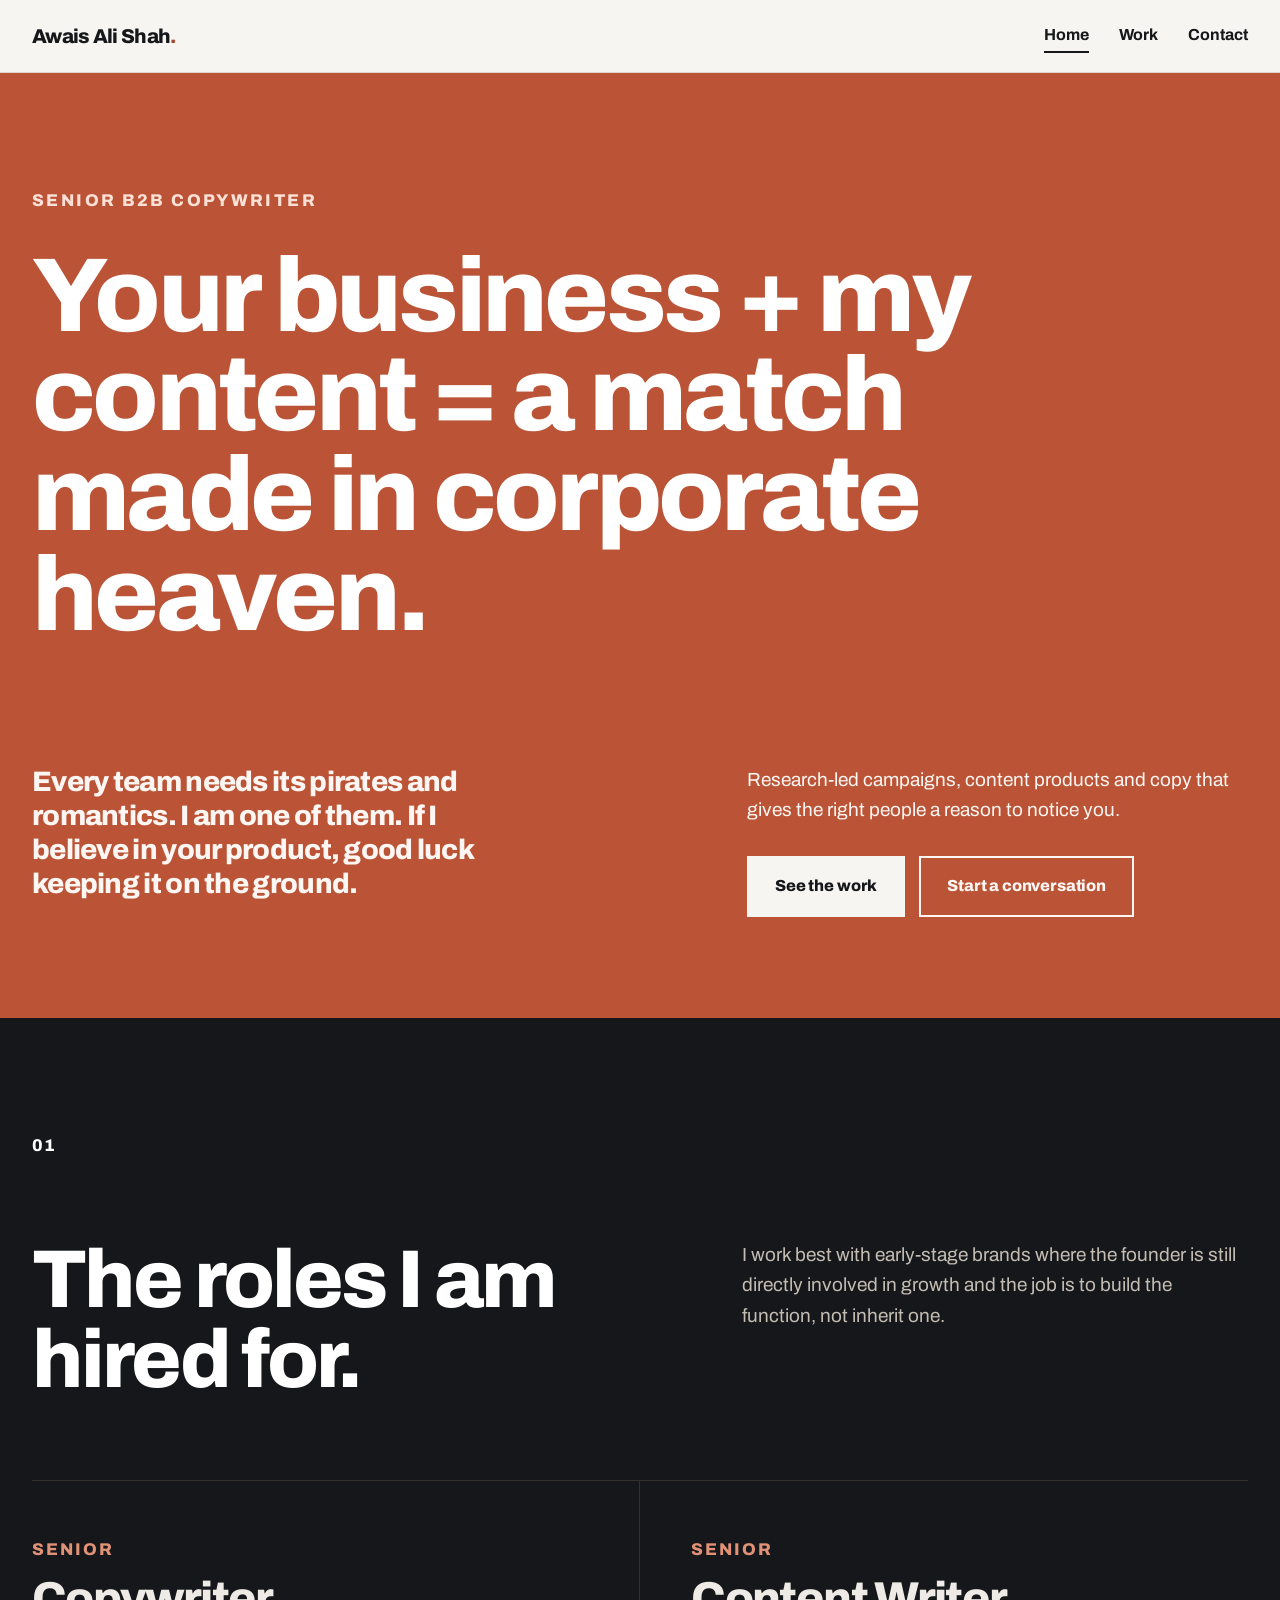
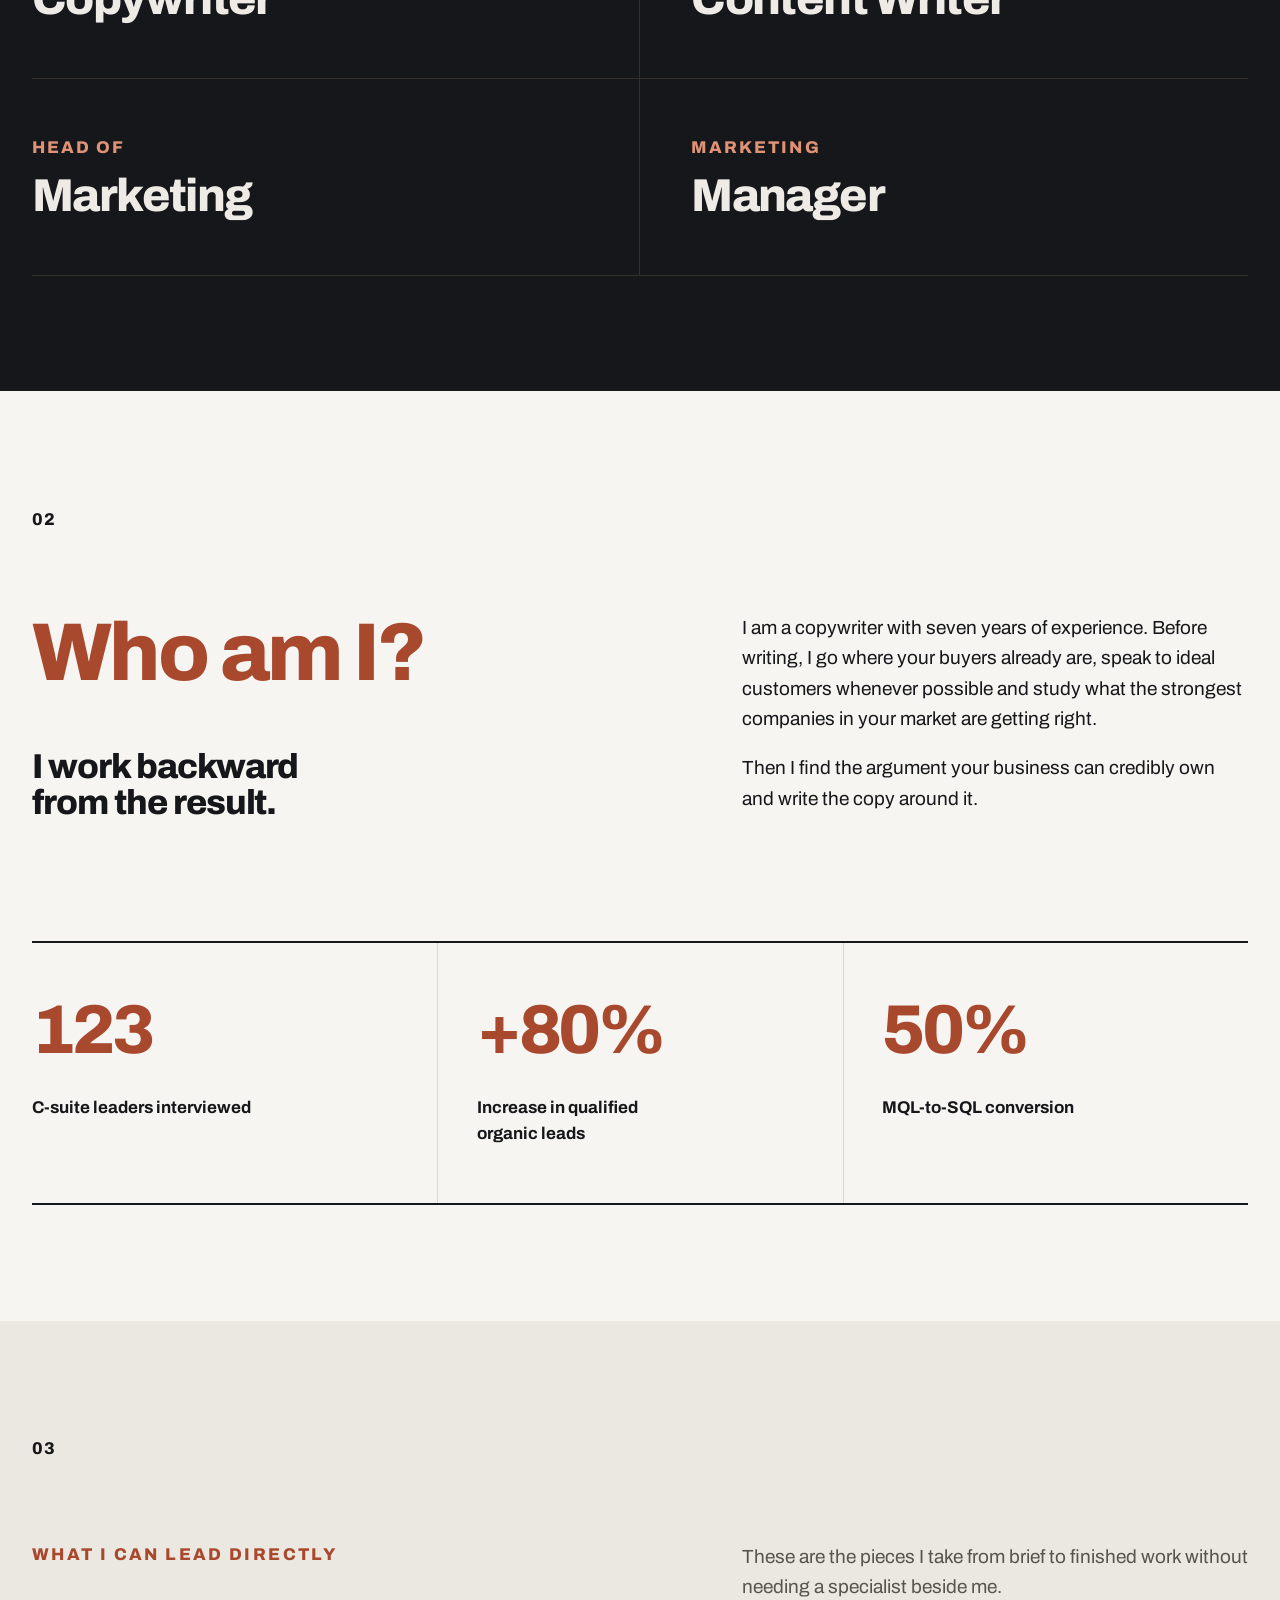
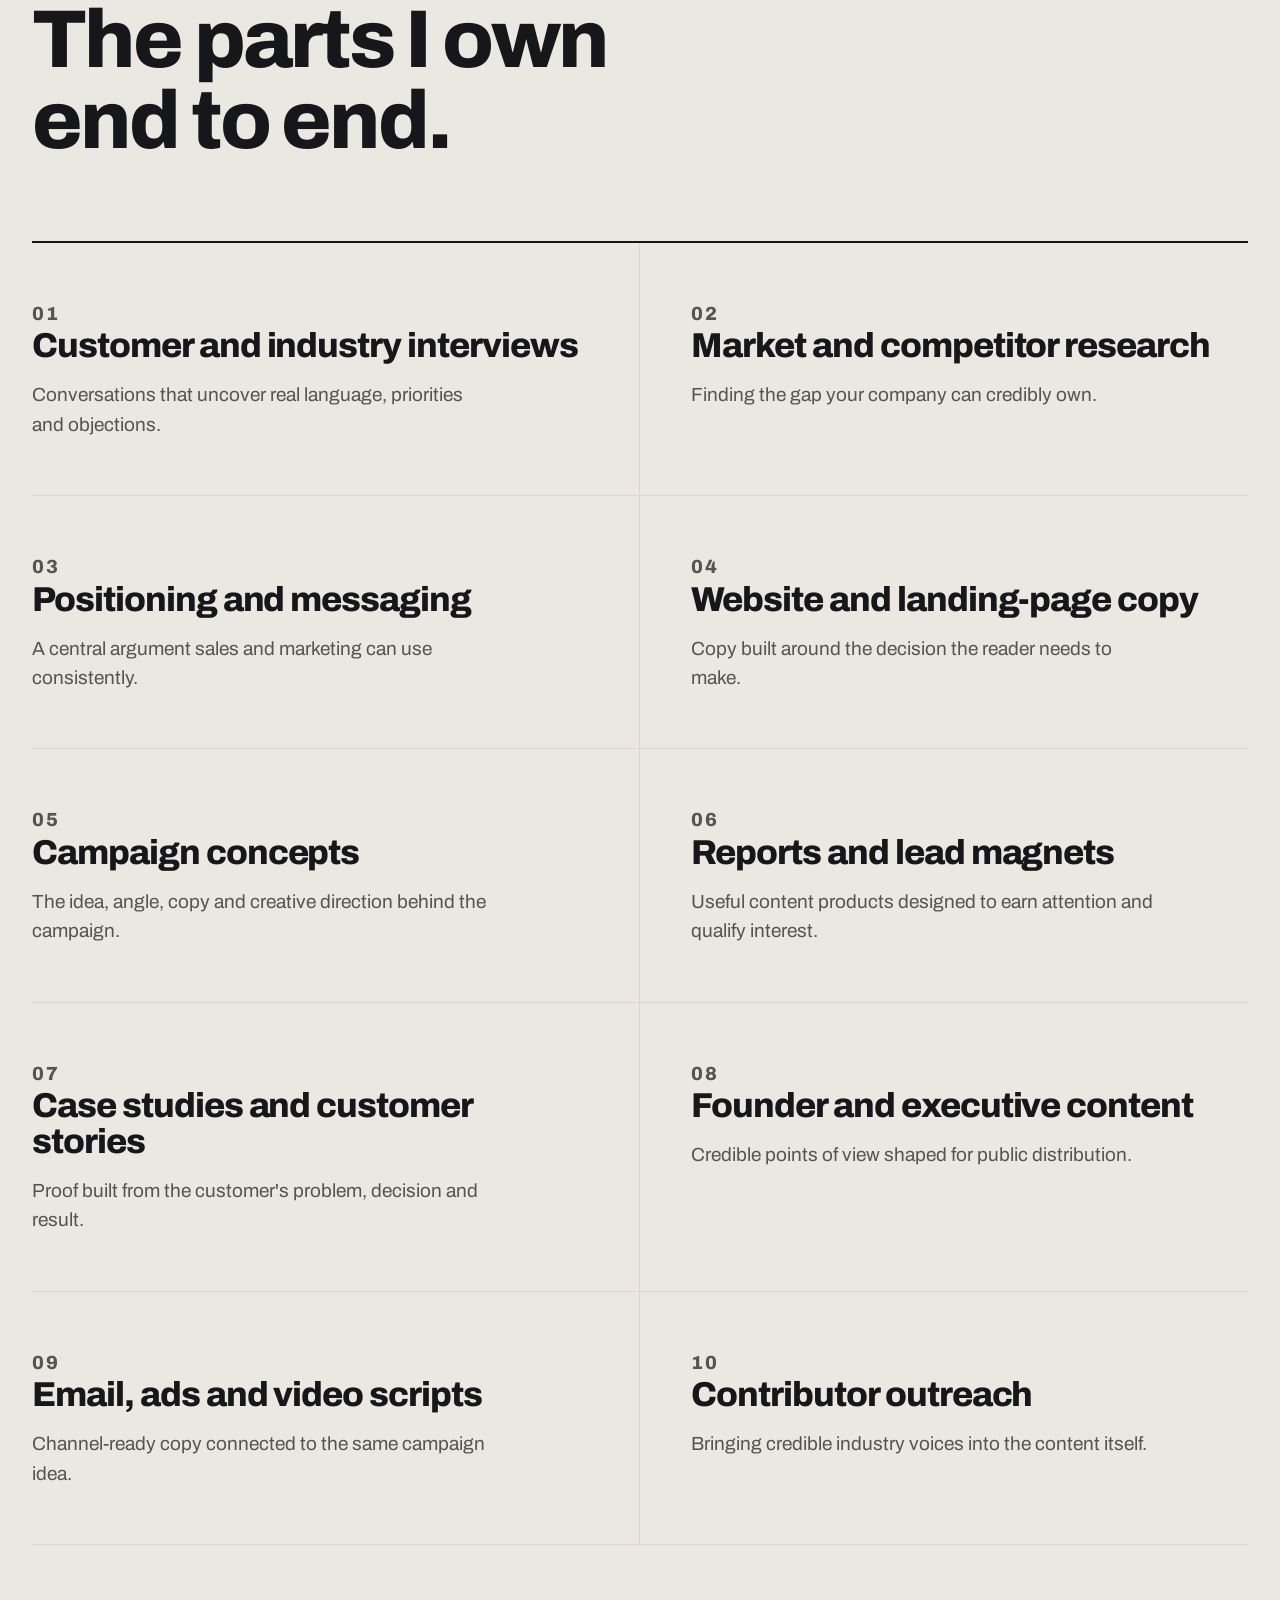
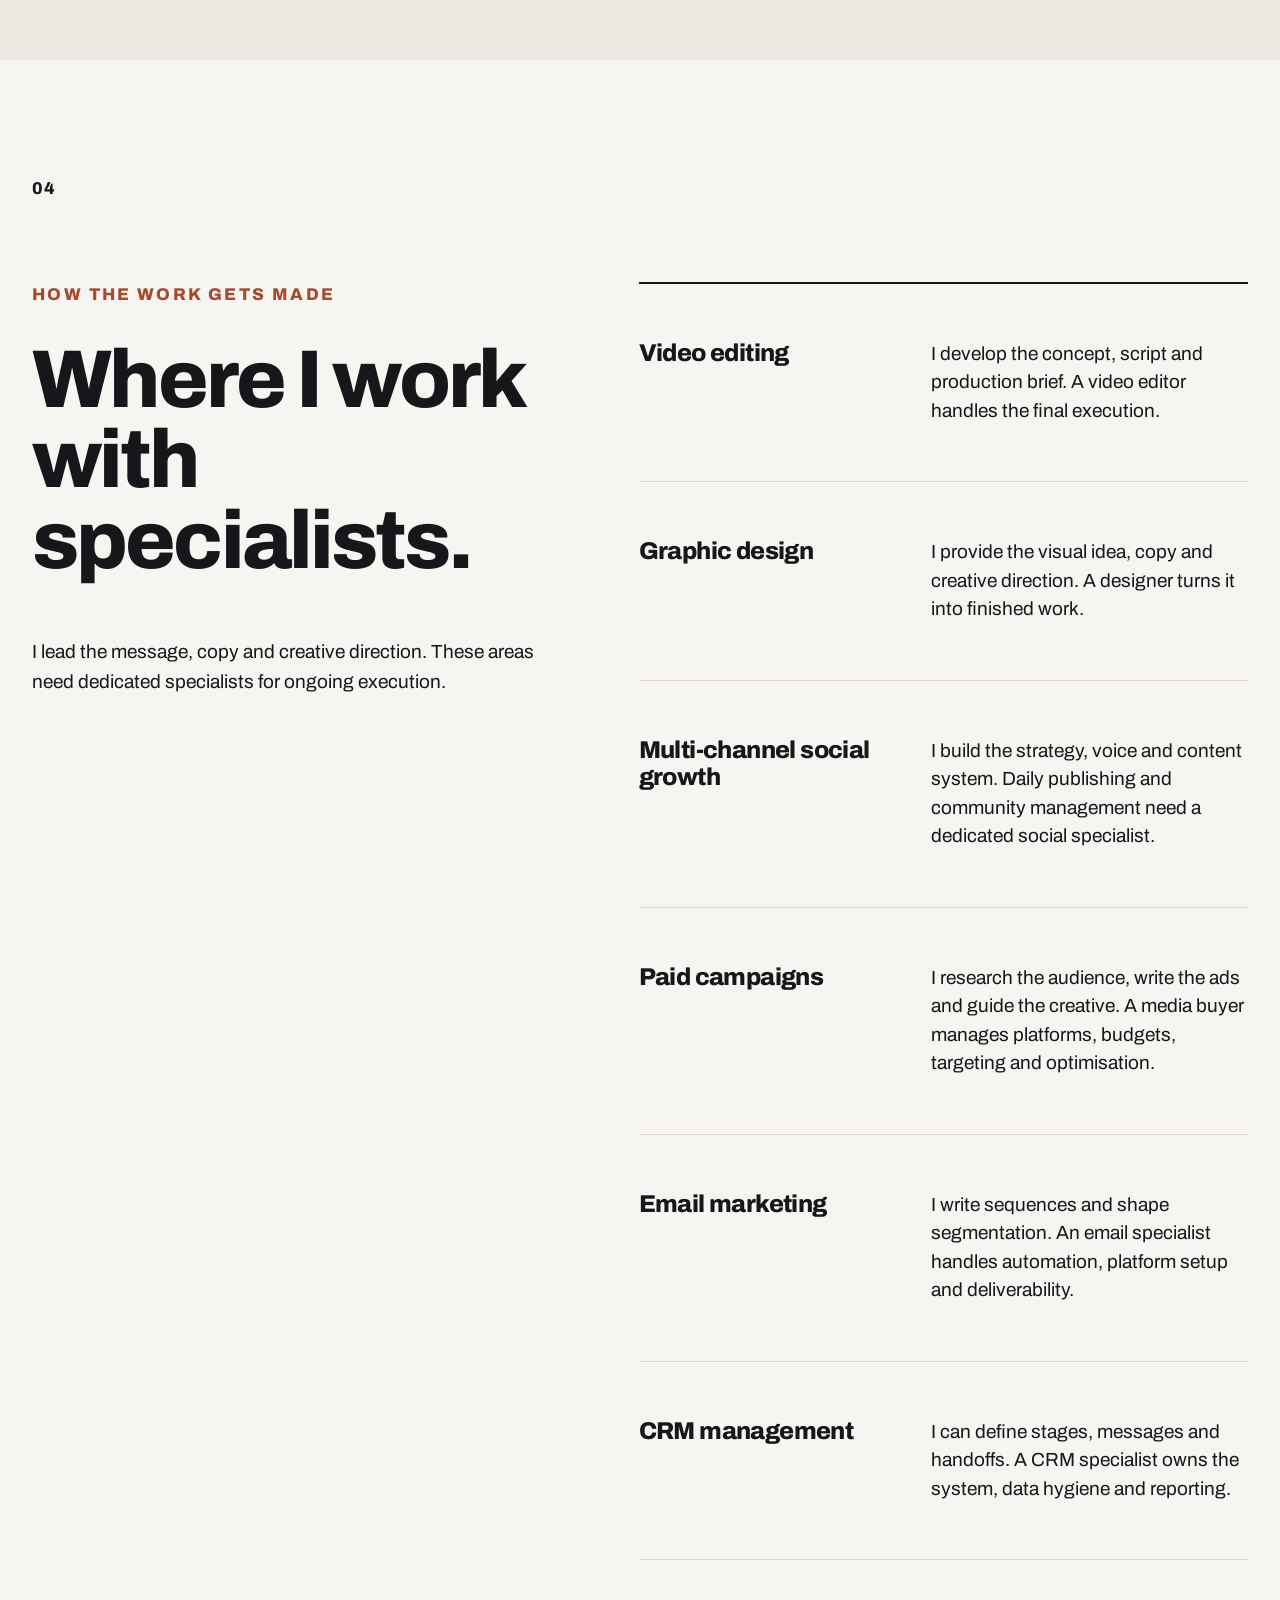
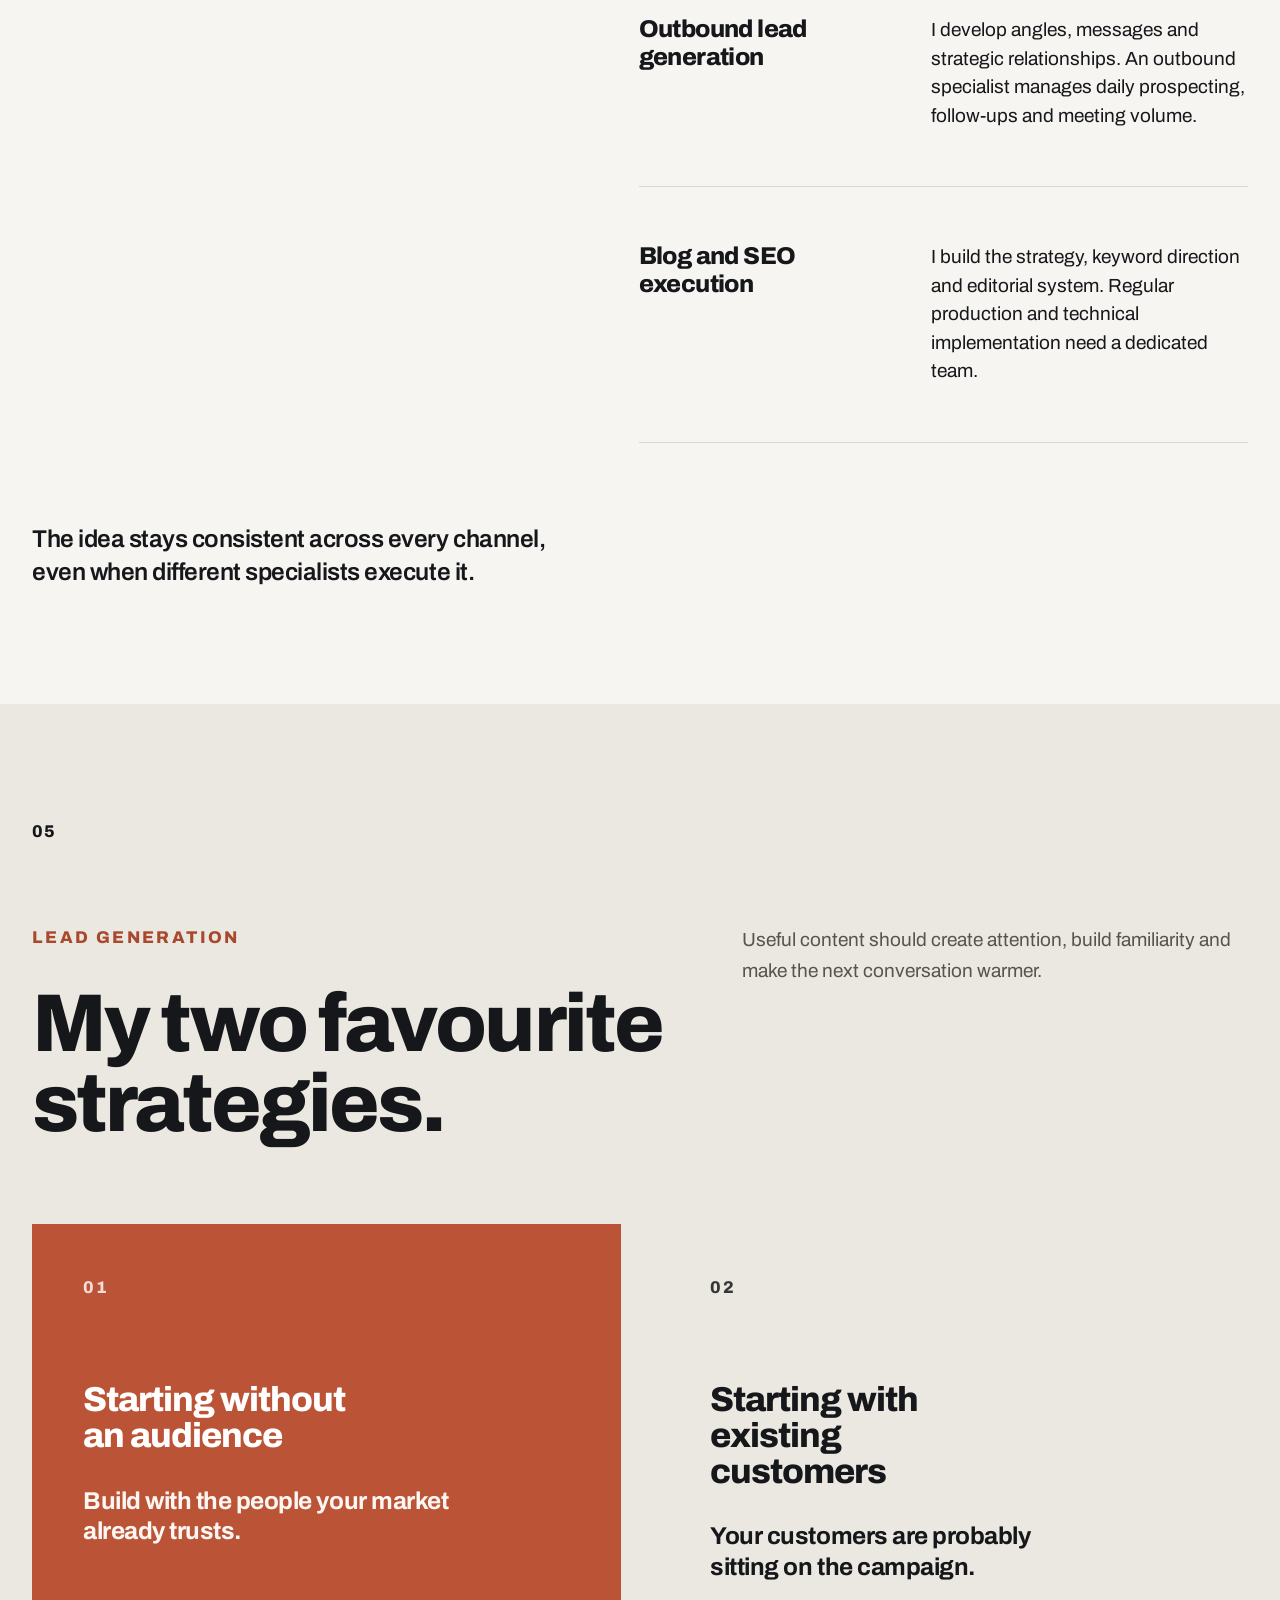
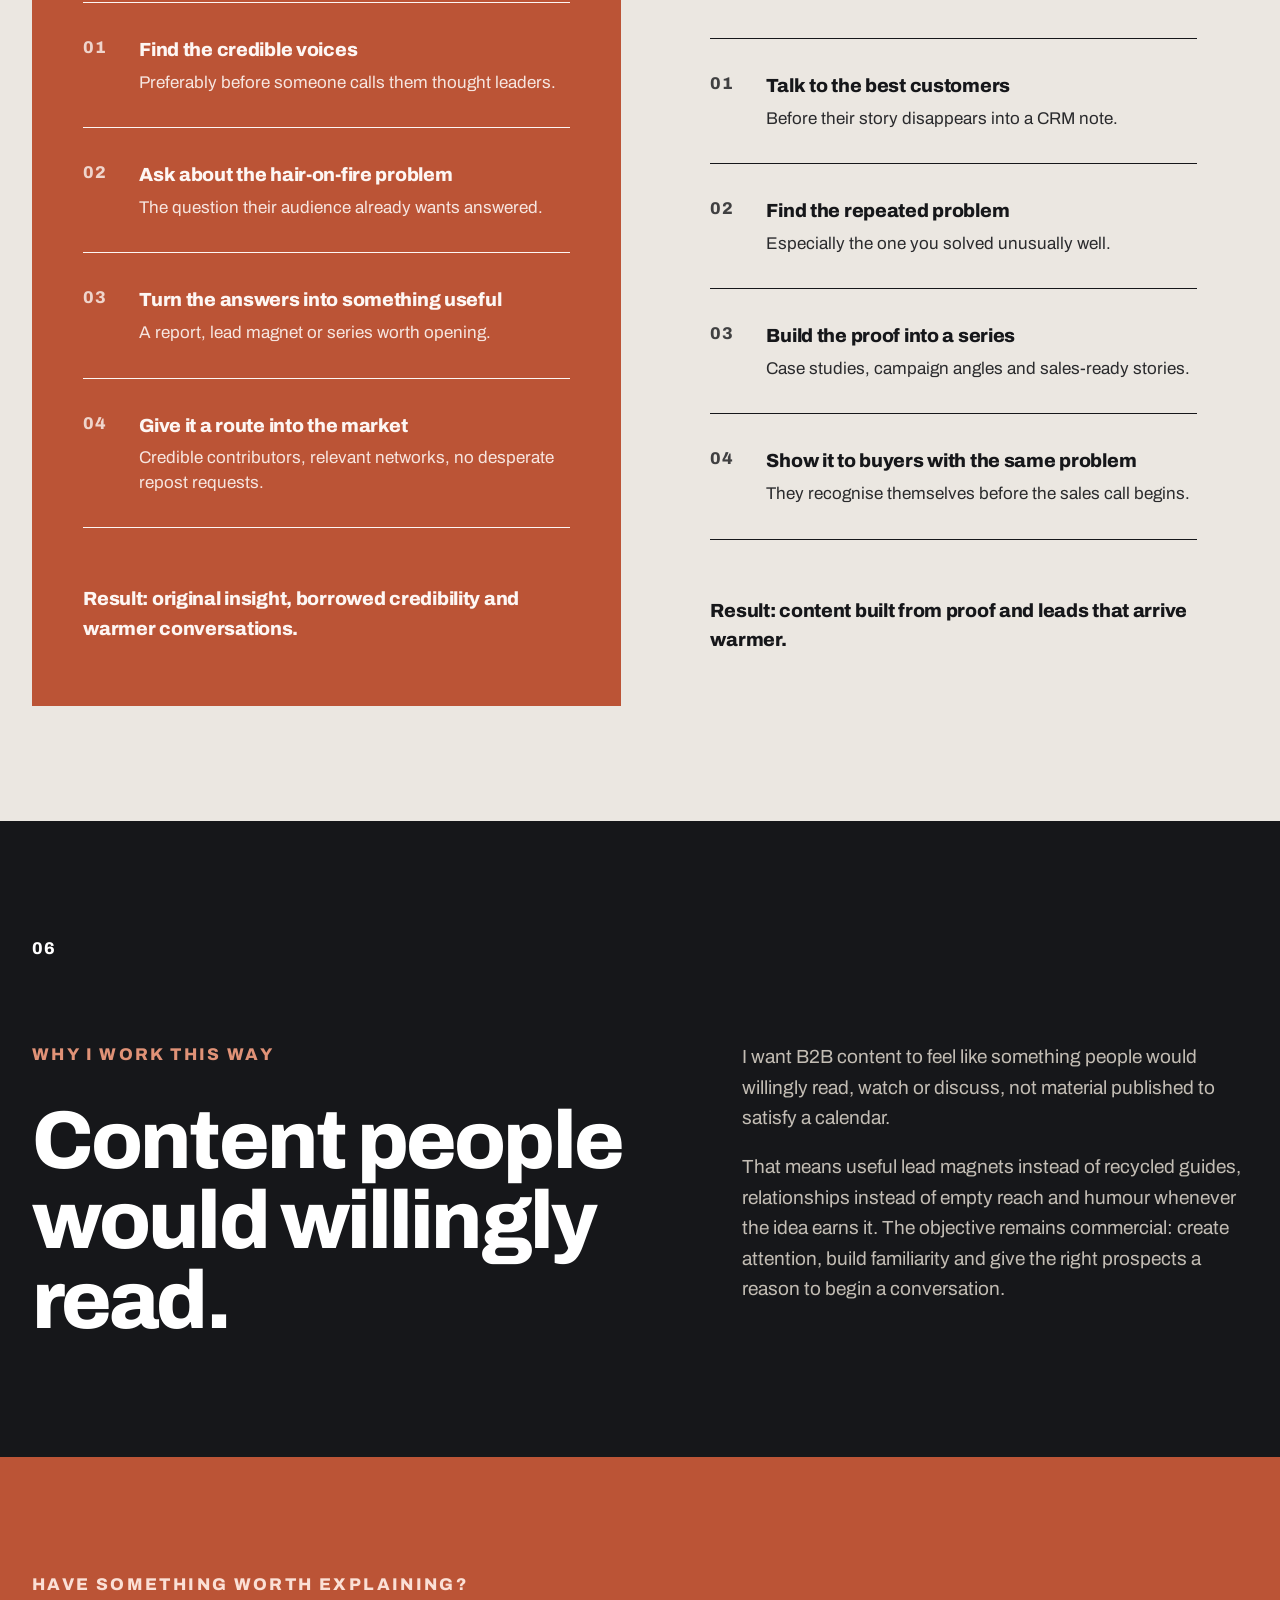
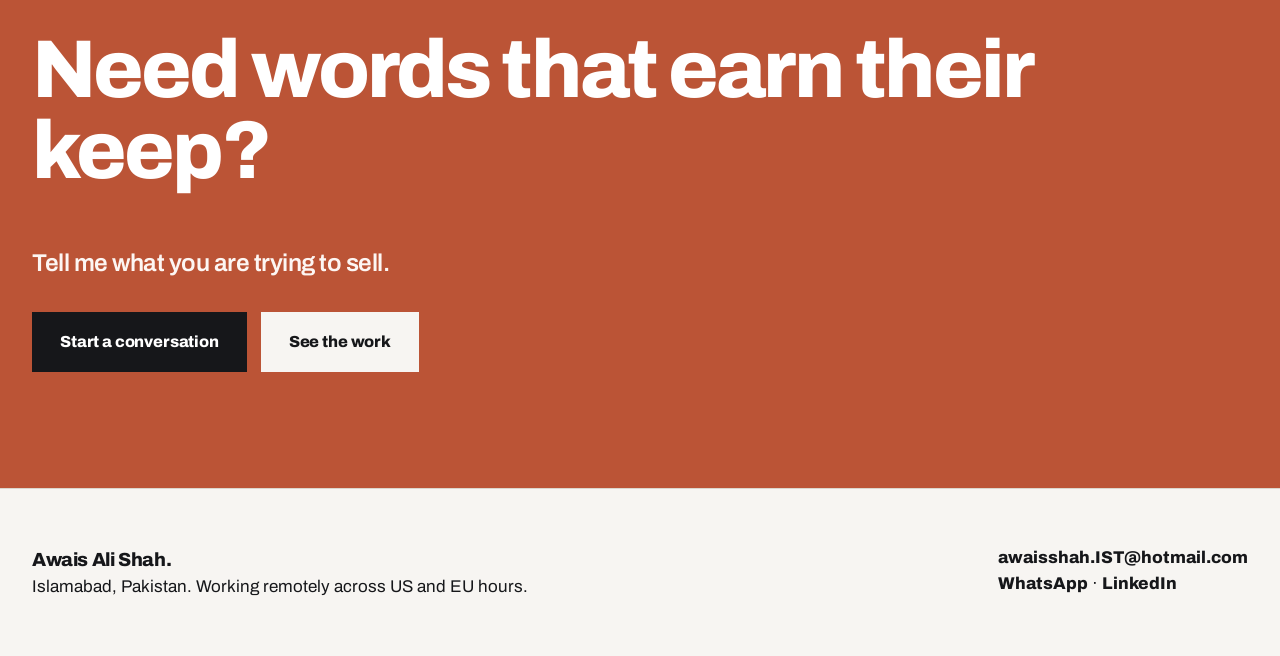
==== commit 6c366cda: "Cut to one accent: warm clay on a paper ground The site was carrying two maximum-saturation accents," ====
--- a/index.html
+++ b/index.html
@@ -35,7 +35,7 @@
 <main>
 
 <!-- 2. HERO -->
-<section class="sec sec-blue hero">
+<section class="sec sec-accent hero">
   <div class="shell">
     <p class="kicker">Senior B2B copywriter</p>
     <h1>Your business + my content = a match made in corporate heaven.</h1>
@@ -72,12 +72,12 @@
 </section>
 
 <!-- 4. WHO AM I? -->
-<section class="sec sec-white">
+<section class="sec sec-paper">
   <div class="shell">
     <p class="snum">02</p>
     <div class="split">
       <div>
-        <h2 style="color:var(--blue)">Who am I?</h2>
+        <h2 style="color:var(--clay-ink)">Who am I?</h2>
         <h3 style="margin-top:var(--sp-3);max-width:14ch">I work backward from the result.</h3>
       </div>
       <div>
@@ -94,7 +94,7 @@
 </section>
 
 <!-- 5. WHAT I CAN LEAD DIRECTLY -->
-<section class="sec sec-grey">
+<section class="sec sec-sand">
   <div class="shell">
     <p class="snum">03</p>
     <div class="split">
@@ -120,7 +120,7 @@
 </section>
 
 <!-- 6. WHERE I WORK WITH SPECIALISTS -->
-<section class="sec sec-orange">
+<section class="sec sec-paper">
   <div class="shell">
     <p class="snum">04</p>
     <div class="spec-wrap">
@@ -145,7 +145,7 @@
 </section>
 
 <!-- 7. MY TWO FAVOURITE STRATEGIES -->
-<section class="sec sec-white">
+<section class="sec sec-sand">
   <div class="shell">
     <p class="snum">05</p>
     <div class="split">
@@ -156,7 +156,7 @@
       <p class="body body-muted">Useful content should create attention, build familiarity and make the next conversation warmer.</p>
     </div>
     <div class="cards">
-      <div class="card card-blue">
+      <div class="card card-accent">
         <p class="card-num">01</p>
         <h3>Starting without an audience</h3>
         <p class="card-sub">Build with the people your market already trusts.</p>
@@ -168,7 +168,7 @@
         </ol>
         <p class="card-result">Result: original insight, borrowed credibility and warmer conversations.</p>
       </div>
-      <div class="card card-grey">
+      <div class="card card-sand">
         <p class="card-num">02</p>
         <h3>Starting with existing customers</h3>
         <p class="card-sub">Your customers are probably sitting on the campaign.</p>
@@ -202,7 +202,7 @@
 </section>
 
 <!-- 9. CONTACT CTA -->
-<section class="sec sec-blue">
+<section class="sec sec-accent">
   <div class="shell">
     <p class="kicker">Have something worth explaining?</p>
     <h2>Need words that earn their keep?</h2>
--- a/assets/css/site.css
+++ b/assets/css/site.css
@@ -3,16 +3,21 @@
    typography doing the work. Square corners, 1px rules, no shadows. */
 
 :root{
-  --blue:#1937ff;
-  --ink:#101114;
+  /* Four colours carry the whole site: a warm paper ground, near-black,
+     one clay accent used sparingly, and a warm grey. Everything else is a
+     tint of those, so nothing competes for attention. */
+  --clay:#bb5436;        /* backgrounds: white body copy clears AA on it */
+  --clay-ink:#a8482d;    /* clay as text on the paper ground, clears AA */
+  --clay-deep:#8f3c25;
+  --ink:#16171a;
+  --paper:#f7f5f2;
+  --sand:#ebe7e1;
   --white:#ffffff;
-  --grey:#eef1f6;
-  --orange:#ff5a36;
-
-  --ink-2:#4a4d55;
-  --ink-3:#6b6f78;
-  --rule:#d8dce4;
-  --rule-dark:#2b2d33;
+
+  --ink-2:#57534d;
+  --ink-3:#7c766d;
+  --rule:#dcd6cd;
+  --rule-dark:#34302b;
 
   --shell:1380px;
   --pad:32px;
@@ -40,7 +45,7 @@
 *,*::before,*::after{box-sizing:border-box}
 html{-webkit-text-size-adjust:100%}
 body{
-  margin:0;background:var(--white);color:var(--ink);
+  margin:0;background:var(--paper);color:var(--ink);
   font-family:"Archivo","Helvetica Neue",Arial,sans-serif;
   font-size:var(--t-body);line-height:1.55;
   -webkit-font-smoothing:antialiased;
@@ -60,55 +65,52 @@
 
 /* ---------- sections ---------- */
 .sec{padding:var(--step) 0}
-.sec-white{background:var(--white);color:var(--ink)}
-.sec-ink{background:var(--ink);color:#f2f3f5}
-.sec-blue{background:var(--blue);color:var(--white)}
-.sec-grey{background:var(--grey);color:var(--ink)}
-.sec-orange{background:var(--orange);color:var(--ink)}
+.sec-paper{background:var(--paper);color:var(--ink)}
+.sec-ink{background:var(--ink);color:#eeebe6}
+.sec-accent{background:var(--clay);color:#fdf6f3}
+.sec-sand{background:var(--sand);color:var(--ink)}
 
 .sec-ink h1,.sec-ink h2,.sec-ink h3,.sec-ink h4,
-.sec-blue h1,.sec-blue h2,.sec-blue h3,.sec-blue h4{color:var(--white)}
+.sec-accent h1,.sec-accent h2,.sec-accent h3,.sec-accent h4{color:var(--white)}
 
 /* section number, e.g. 01 */
 .snum{
   font-size:var(--t-meta);font-weight:800;letter-spacing:0.08em;
   margin:0 0 var(--sp-4);color:var(--ink);
 }
-.sec-ink .snum,.sec-blue .snum{color:#fff}
-.sec-orange .snum{color:var(--ink)}
+.sec-ink .snum,.sec-accent .snum{color:#fff}
 
 /* kicker above a heading */
 .kicker{
   font-size:var(--t-meta);font-weight:800;letter-spacing:0.14em;
-  text-transform:uppercase;margin:0 0 var(--sp-2);color:var(--blue);
-}
-.sec-ink .kicker{color:var(--orange)}
-.sec-blue .kicker{color:#fff}
-.sec-orange .kicker{color:var(--ink)}
+  text-transform:uppercase;margin:0 0 var(--sp-2);color:var(--clay-ink);
+}
+.sec-ink .kicker{color:#e09277}
+.sec-accent .kicker{color:#fbe0d6}
 
 .lead{font-size:var(--t-lead);line-height:1.35;font-weight:600;letter-spacing:-0.02em;max-width:24ch}
 .body{font-size:var(--t-body);line-height:1.6;max-width:62ch;color:inherit}
 .body-muted{color:var(--ink-2)}
-.sec-ink .body-muted,.sec-blue .body-muted{color:#c7cad1}
+.sec-ink .body-muted,.sec-accent .body-muted{color:#c3bdb4}
 
 /* two column: heading left, supporting copy right */
 .split{display:grid;grid-template-columns:minmax(0,1.25fr) minmax(0,1fr);gap:clamp(40px,6vw,96px);align-items:start}
 .split-even{grid-template-columns:repeat(2,minmax(0,1fr))}
 
 /* ---------- nav ---------- */
-.nav{border-bottom:1px solid var(--rule);background:var(--white);position:sticky;top:0;z-index:60}
+.nav{border-bottom:1px solid var(--rule);background:var(--paper);position:sticky;top:0;z-index:60}
 .nav-in{
   max-width:var(--shell);margin:0 auto;padding:0 var(--pad);
   height:72px;display:flex;align-items:center;justify-content:space-between;gap:24px;
 }
 .brand{font-size:20px;font-weight:800;letter-spacing:-0.035em;text-decoration:none;white-space:nowrap}
-.brand span{color:var(--orange)}
+.brand span{color:var(--clay-ink)}
 .nav-links{display:flex;gap:30px}
 .nav-links a{
   font-size:var(--t-nav);font-weight:700;text-decoration:none;color:var(--ink);
   padding:4px 0;border-bottom:2px solid transparent;
 }
-.nav-links a:hover{color:var(--blue)}
+.nav-links a:hover{color:var(--clay-ink)}
 .nav-links a[aria-current="page"]{border-bottom-color:var(--ink)}
 
 /* ---------- hero ---------- */
@@ -125,12 +127,12 @@
   letter-spacing:-0.01em;text-decoration:none;border:2px solid transparent;
 }
 .btn-ink{background:var(--ink);color:#fff;border-color:var(--ink)}
-.btn-ink:hover{background:var(--blue);border-color:var(--blue)}
-.btn-white{background:var(--white);color:var(--ink);border-color:var(--white)}
+.btn-ink:hover{background:var(--clay);border-color:var(--clay)}
+.btn-white{background:var(--paper);color:var(--ink);border-color:var(--paper)}
 .btn-white:hover{background:transparent;color:#fff}
 .btn-line{background:transparent;color:currentColor;border-color:currentColor}
 .btn-line:hover{background:var(--ink);color:#fff;border-color:var(--ink)}
-.sec-blue .btn-line:hover{background:#fff;color:var(--blue);border-color:#fff}
+.sec-accent .btn-line:hover{background:#fff;color:var(--clay);border-color:#fff}
 
 /* ---------- roles, 2 by 2 ---------- */
 .roles{margin-top:var(--sp-4);border-top:1px solid var(--rule-dark)}
@@ -138,7 +140,7 @@
 .role{padding:var(--sp-3) 0;border-bottom:1px solid var(--rule-dark)}
 .role:nth-child(odd){padding-right:clamp(24px,4vw,64px);border-right:1px solid var(--rule-dark)}
 .role:nth-child(even){padding-left:clamp(24px,4vw,64px)}
-.role b{display:block;font-size:var(--t-meta);font-weight:800;letter-spacing:0.12em;text-transform:uppercase;color:var(--blue);margin-bottom:12px}
+.role b{display:block;font-size:var(--t-meta);font-weight:800;letter-spacing:0.12em;text-transform:uppercase;color:#e09277;margin-bottom:12px}
 .role span{display:block;font-size:var(--t-role);font-weight:800;letter-spacing:-0.035em;line-height:1}
 
 /* ---------- proof metrics ---------- */
@@ -148,7 +150,7 @@
 }
 .metric{padding:var(--sp-3) clamp(20px,3vw,44px) var(--sp-3) 0}
 .metric + .metric{border-left:1px solid var(--rule);padding-left:clamp(20px,3vw,44px)}
-.metric b{display:block;font-size:var(--t-num);font-weight:800;letter-spacing:-0.045em;line-height:0.92;color:var(--blue)}
+.metric b{display:block;font-size:var(--t-num);font-weight:800;letter-spacing:-0.045em;line-height:0.92;color:var(--clay-ink)}
 .metric span{display:block;margin-top:var(--sp-2);font-size:var(--t-meta);font-weight:700;max-width:22ch}
 
 /* ---------- numbered two column grid ---------- */
@@ -157,7 +159,7 @@
 .cell:nth-child(odd){padding-right:clamp(24px,4vw,64px);border-right:1px solid var(--rule)}
 .cell:nth-child(even){padding-left:clamp(24px,4vw,64px)}
 .grid2 .cell{border-bottom:1px solid var(--rule)}
-.cell-num{font-size:var(--t-meta);font-weight:800;letter-spacing:0.08em;color:var(--blue);margin:0 0 var(--sp-2)}
+.cell-num{font-size:var(--t-meta);font-weight:800;letter-spacing:0.08em;color:var(--clay-ink);margin:0 0 var(--sp-2)}
 .cell h3{margin-bottom:var(--sp-1)}
 .cell p{font-size:var(--t-body);color:var(--ink-2);max-width:42ch;margin:0}
 
@@ -165,16 +167,16 @@
 .spec-wrap{display:grid;grid-template-columns:minmax(0,1fr) minmax(0,1.15fr);gap:clamp(40px,6vw,96px);align-items:start}
 .spec-head{position:sticky;top:104px}
 .spec-list{border-top:2px solid var(--ink)}
-.spec-row{display:grid;grid-template-columns:minmax(0,1fr) minmax(0,1.25fr);gap:clamp(20px,3vw,44px);padding:var(--sp-3) 0;border-bottom:1px solid rgba(16,17,20,.28)}
+.spec-row{display:grid;grid-template-columns:minmax(0,1fr) minmax(0,1.25fr);gap:clamp(20px,3vw,44px);padding:var(--sp-3) 0;border-bottom:1px solid var(--rule)}
 .spec-row h4{margin:0}
 .spec-row p{margin:0;font-size:var(--t-body);line-height:1.5;max-width:44ch}
 
 /* ---------- strategy cards ---------- */
 .cards{margin-top:var(--sp-4);display:grid;grid-template-columns:repeat(2,minmax(0,1fr));gap:clamp(24px,3vw,40px)}
 .card{padding:clamp(32px,4vw,56px)}
-.card-blue{background:var(--blue);color:#fff}
-.card-blue h3{color:#fff}
-.card-grey{background:var(--grey);color:var(--ink)}
+.card-accent{background:var(--clay);color:#fdf6f3}
+.card-accent h3{color:#fff}
+.card-sand{background:var(--sand);color:var(--ink)}
 .card-num{font-size:var(--t-meta);font-weight:800;letter-spacing:0.08em;margin:0 0 var(--sp-4);opacity:.85}
 .card h3{margin-bottom:var(--sp-2);max-width:14ch}
 .card-sub{font-size:var(--t-lead);font-weight:700;line-height:1.25;letter-spacing:-0.02em;margin:0 0 var(--sp-3);max-width:28ch}
@@ -186,7 +188,7 @@
 .card-result{margin:var(--sp-3) 0 0;font-size:var(--t-body);font-weight:800;letter-spacing:-0.015em}
 
 /* ---------- work page ---------- */
-.rail{position:sticky;top:72px;z-index:50;background:var(--white);border-bottom:1px solid var(--rule);overflow:hidden}
+.rail{position:sticky;top:72px;z-index:50;background:var(--paper);border-bottom:1px solid var(--rule);overflow:hidden}
 .rail-in{max-width:var(--shell);margin:0 auto;padding:0 var(--pad);display:flex;gap:30px;overflow-x:auto;min-width:0;scrollbar-width:none;-webkit-overflow-scrolling:touch}
 .rail-in::-webkit-scrollbar{display:none}
 .rail a{
@@ -194,7 +196,7 @@
   padding:18px 0;white-space:nowrap;border-bottom:3px solid transparent;
 }
 .rail a:hover{color:var(--ink)}
-.rail a.is-current{color:var(--blue);border-bottom-color:var(--blue)}
+.rail a.is-current{color:var(--clay-ink);border-bottom-color:var(--clay-ink)}
 
 .case{padding:var(--step) 0;border-top:1px solid var(--rule)}
 .case:first-of-type{border-top:0}
@@ -205,22 +207,22 @@
 .meta{margin-top:var(--sp-5);border-top:2px solid var(--ink);border-bottom:2px solid var(--ink)}
 .meta div{display:grid;grid-template-columns:minmax(0,200px) minmax(0,1fr);gap:24px;padding:22px 0;border-bottom:1px solid var(--rule)}
 .meta div:last-child{border-bottom:0}
-.meta b{font-size:var(--t-meta);font-weight:800;letter-spacing:0.12em;text-transform:uppercase;color:var(--blue)}
+.meta b{font-size:var(--t-meta);font-weight:800;letter-spacing:0.12em;text-transform:uppercase;color:var(--clay-ink)}
 .meta span{font-size:var(--t-body);font-weight:700}
 
-.results{margin-top:var(--sp-5);background:var(--blue);color:#fff;padding:clamp(36px,4vw,64px)}
-.results .kicker{color:#fff;margin-bottom:var(--sp-3)}
-.results-grid{display:grid;grid-template-columns:repeat(auto-fit,minmax(200px,1fr));border-top:1px solid rgba(255,255,255,.4)}
+.results{margin-top:var(--sp-5);background:var(--ink);color:#eeebe6;padding:clamp(36px,4vw,64px)}
+.results .kicker{color:#e09277;margin-bottom:var(--sp-3)}
+.results-grid{display:grid;grid-template-columns:repeat(auto-fit,minmax(200px,1fr));border-top:1px solid rgba(255,255,255,.28)}
 .results-grid div{padding:var(--sp-3) clamp(18px,2vw,32px) var(--sp-3) 0}
-.results-grid div + div{border-left:1px solid rgba(255,255,255,.4);padding-left:clamp(18px,2vw,32px)}
-.results-grid b{display:block;font-size:var(--t-num);font-weight:800;letter-spacing:-0.045em;line-height:0.92}
+.results-grid div + div{border-left:1px solid rgba(255,255,255,.28);padding-left:clamp(18px,2vw,32px)}
+.results-grid b{display:block;font-size:var(--t-num);font-weight:800;letter-spacing:-0.045em;line-height:0.92;color:var(--clay)}
 .results-grid span{display:block;margin-top:var(--sp-2);font-size:var(--t-meta);font-weight:700;max-width:22ch}
 
 /* Screenshots run large, one idea per row, with the caption beneath. */
 .shots{margin-top:var(--sp-5);display:grid;gap:var(--sp-4)}
 .shots-2{grid-template-columns:repeat(2,minmax(0,1fr))}
 .shot figure{margin:0}
-.shot img{width:100%;border:1px solid var(--rule);background:var(--grey);padding:clamp(12px,1.4vw,22px)}
+.shot img{width:100%;border:1px solid var(--rule);background:var(--white);padding:clamp(12px,1.4vw,22px)}
 .shot figcaption{margin-top:var(--sp-1);font-size:var(--t-meta);font-weight:700;color:var(--ink-2)}
 
 .links{margin:var(--sp-3) 0 0;padding:0;list-style:none;border-top:2px solid var(--ink)}
@@ -229,38 +231,38 @@
   display:grid;grid-template-columns:minmax(0,1fr) auto;gap:20px;align-items:center;
   padding:22px 0;text-decoration:none;font-size:var(--t-lead);font-weight:800;letter-spacing:-0.02em;
 }
-.links a:hover{color:var(--blue)}
+.links a:hover{color:var(--clay-ink)}
 .links small{font-size:var(--t-meta);font-weight:700;color:var(--ink-3);white-space:nowrap}
 
 .site-link{margin:var(--sp-1) 0 0;font-size:var(--t-meta);font-weight:800}
-.site-link a{color:var(--blue);text-decoration:none;border-bottom:2px solid var(--blue)}
+.site-link a{color:var(--clay-ink);text-decoration:none;border-bottom:2px solid var(--clay-ink)}
 .site-link a:hover{color:var(--ink);border-bottom-color:var(--ink)}
 
 .list{margin:var(--sp-2) 0 0;padding:0;list-style:none}
 .list li{padding:14px 0 14px 26px;position:relative;border-bottom:1px solid var(--rule);font-size:var(--t-body)}
-.list li::before{content:"";position:absolute;left:0;top:25px;width:12px;height:2px;background:var(--blue)}
-.sec-ink .list li,.sec-blue .list li{border-bottom-color:rgba(255,255,255,.22)}
+.list li::before{content:"";position:absolute;left:0;top:25px;width:12px;height:2px;background:var(--clay)}
+.sec-ink .list li,.sec-accent .list li{border-bottom-color:rgba(255,255,255,.22)}
 
 /* ---------- before / after ---------- */
 .ba{margin-top:var(--sp-4)}
-.ba-frame{position:relative;overflow:hidden;border:1px solid var(--rule);aspect-ratio:16/9;background:var(--grey);touch-action:pan-y}
+.ba-frame{position:relative;overflow:hidden;border:1px solid var(--rule);aspect-ratio:16/9;background:var(--sand);touch-action:pan-y}
 .ba-frame img{position:absolute;inset:0;width:100%;height:100%;object-fit:cover;object-position:top center;padding:0;border:0}
 .ba-top{clip-path:inset(0 50% 0 0)}
-.ba-handle{position:absolute;top:0;bottom:0;width:3px;background:var(--blue);left:50%;transform:translateX(-1.5px);pointer-events:none}
-.ba-handle::after{content:"";position:absolute;top:50%;left:50%;width:46px;height:46px;margin:-23px 0 0 -23px;background:var(--blue)}
+.ba-handle{position:absolute;top:0;bottom:0;width:3px;background:var(--clay);left:50%;transform:translateX(-1.5px);pointer-events:none}
+.ba-handle::after{content:"";position:absolute;top:50%;left:50%;width:46px;height:46px;margin:-23px 0 0 -23px;background:var(--clay)}
 .ba-tag{position:absolute;top:16px;font-size:var(--t-nav);font-weight:800;background:var(--ink);color:#fff;padding:7px 12px;pointer-events:none}
 .ba-tag-l{left:16px}
 .ba-tag-r{right:16px}
-.ba-range{width:100%;margin-top:14px;accent-color:var(--blue)}
+.ba-range{width:100%;margin-top:14px;accent-color:var(--clay)}
 .ba-hint{font-size:var(--t-meta);color:var(--ink-2);margin-top:8px}
 
 /* ---------- contact ---------- */
 .contact-list{margin:var(--sp-4) 0 0;padding:0;list-style:none;border-top:2px solid var(--ink)}
 .contact-list li{display:grid;grid-template-columns:minmax(0,220px) minmax(0,1fr);gap:24px;padding:26px 0;border-bottom:1px solid var(--rule);align-items:baseline}
-.contact-list b{font-size:var(--t-meta);font-weight:800;letter-spacing:0.12em;text-transform:uppercase;color:var(--blue)}
+.contact-list b{font-size:var(--t-meta);font-weight:800;letter-spacing:0.12em;text-transform:uppercase;color:var(--clay-ink)}
 .contact-list a,.contact-list span{font-size:var(--t-lead);font-weight:800;letter-spacing:-0.02em;text-decoration:none;overflow-wrap:anywhere}
-.contact-list a{border-bottom:2px solid var(--blue)}
-.contact-list a:hover{color:var(--blue)}
+.contact-list a{border-bottom:2px solid var(--clay)}
+.contact-list a:hover{color:var(--clay-ink)}
 .channels{display:flex;flex-wrap:wrap;gap:14px;margin-top:var(--sp-3)}
 
 /* ---------- footer ---------- */
@@ -268,9 +270,9 @@
 .foot-in{max-width:var(--shell);margin:0 auto;padding:0 var(--pad);display:flex;justify-content:space-between;gap:28px;flex-wrap:wrap;font-size:var(--t-meta)}
 .foot b{display:block;font-size:var(--t-body);font-weight:800;letter-spacing:-0.02em}
 .foot a{font-weight:800;text-decoration:none}
-.foot a:hover{color:var(--blue)}
-
-:focus-visible{outline:3px solid var(--blue);outline-offset:3px}
+.foot a:hover{color:var(--clay-ink)}
+
+:focus-visible{outline:3px solid var(--clay);outline-offset:3px}
 .anchor{scroll-margin-top:140px}
 
 /* ---------- responsive: one column at 900 and below ---------- */
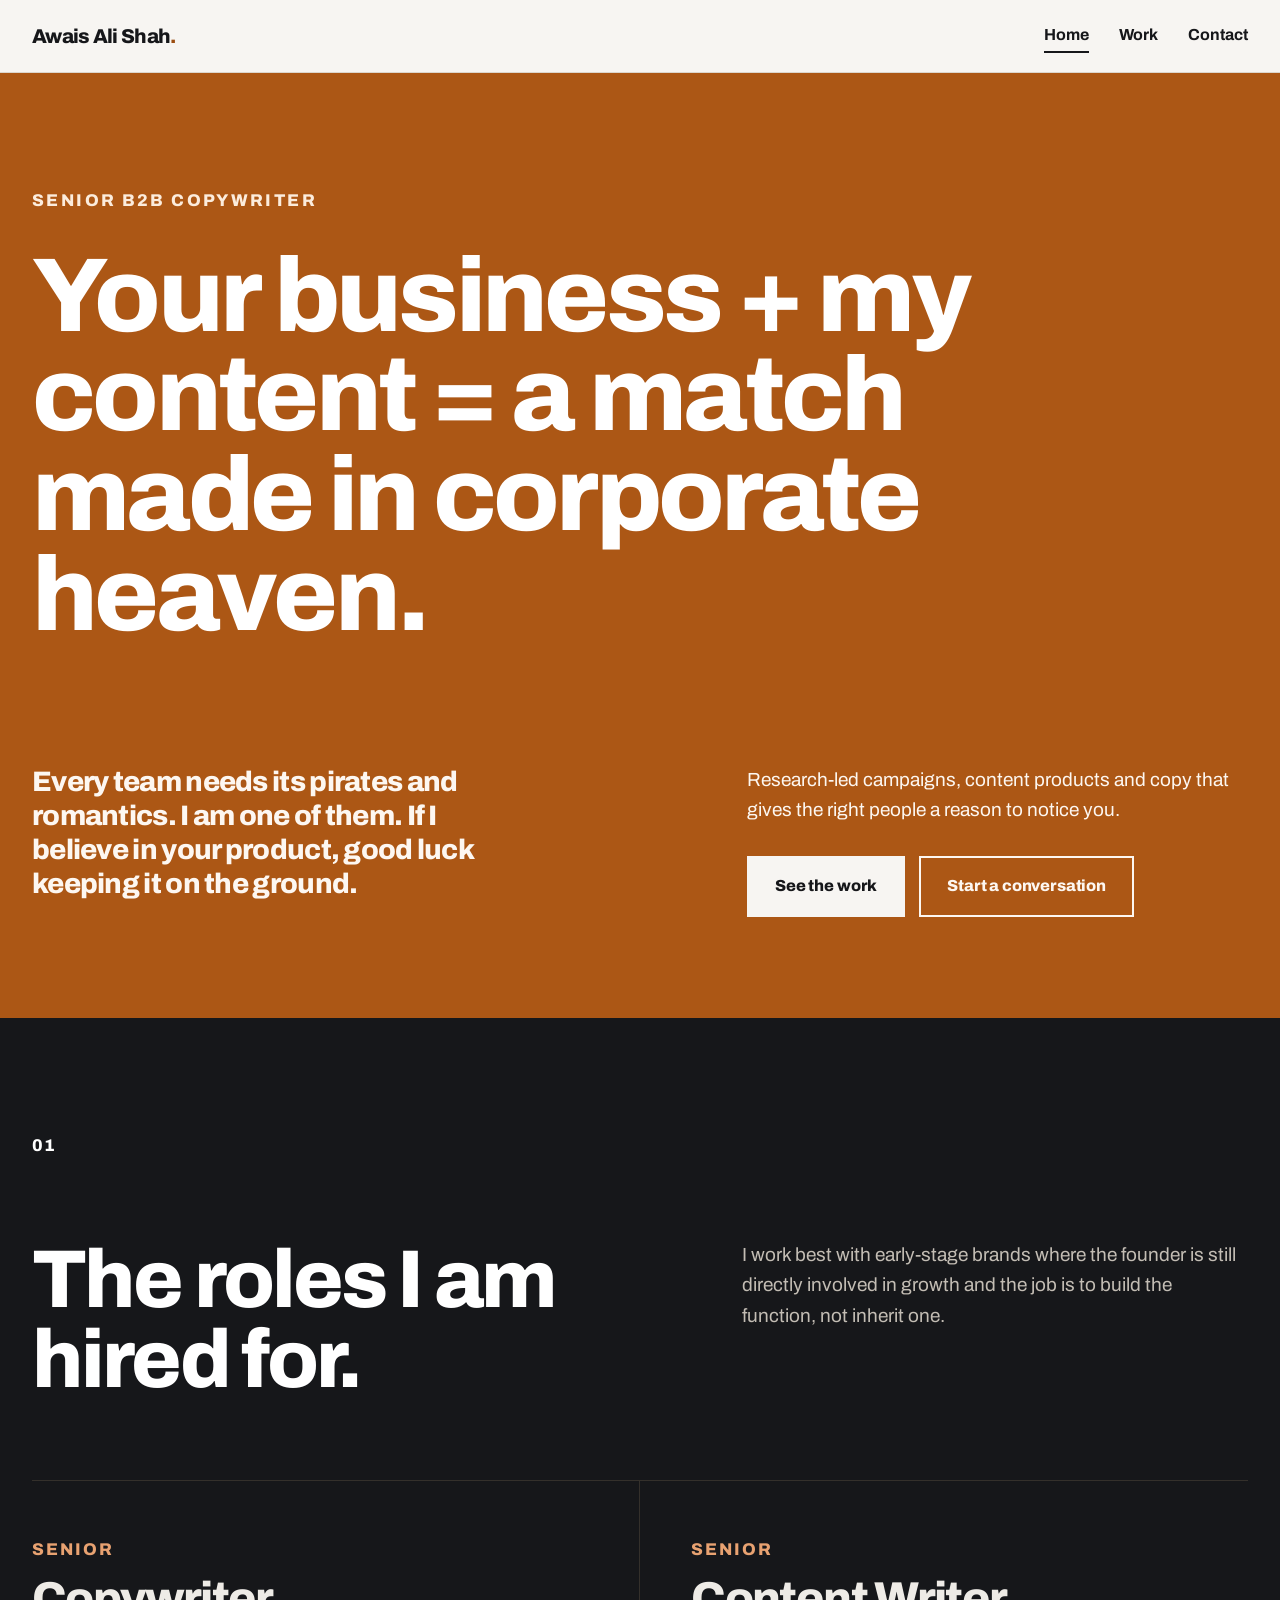
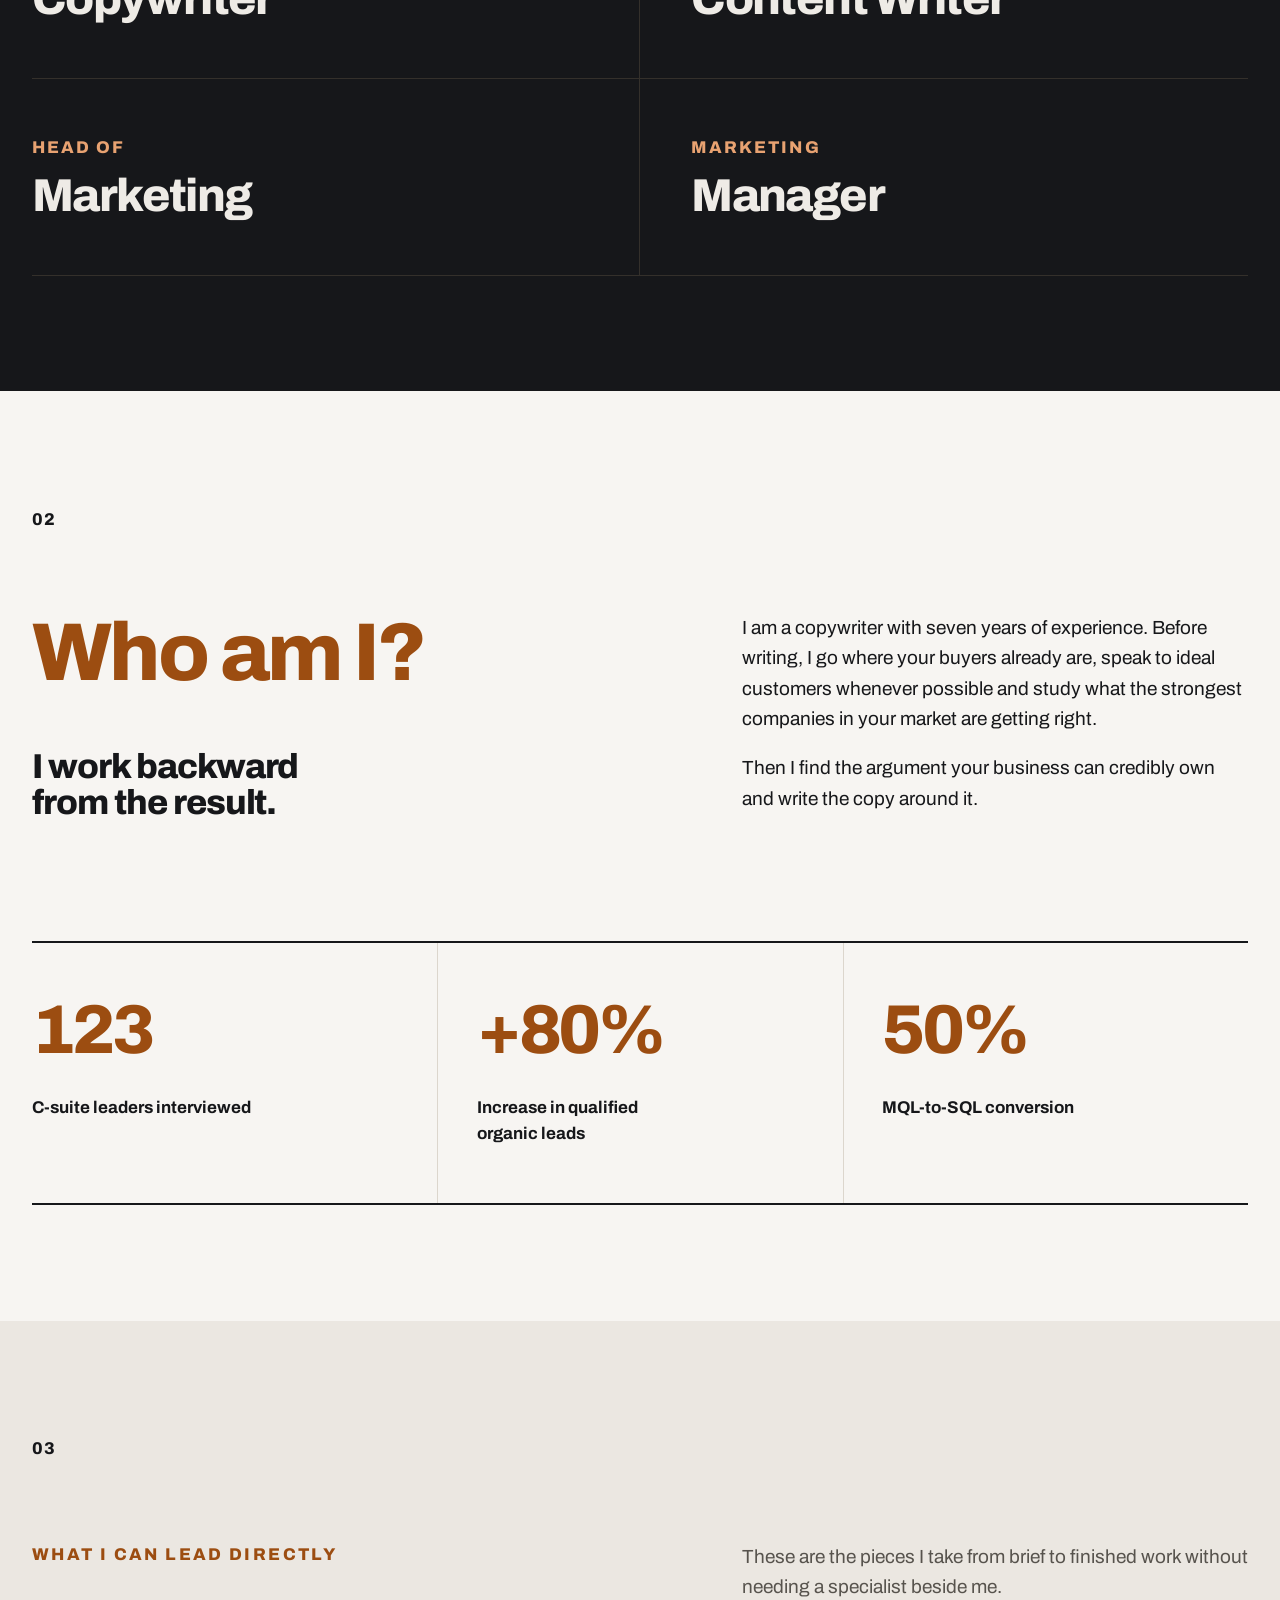
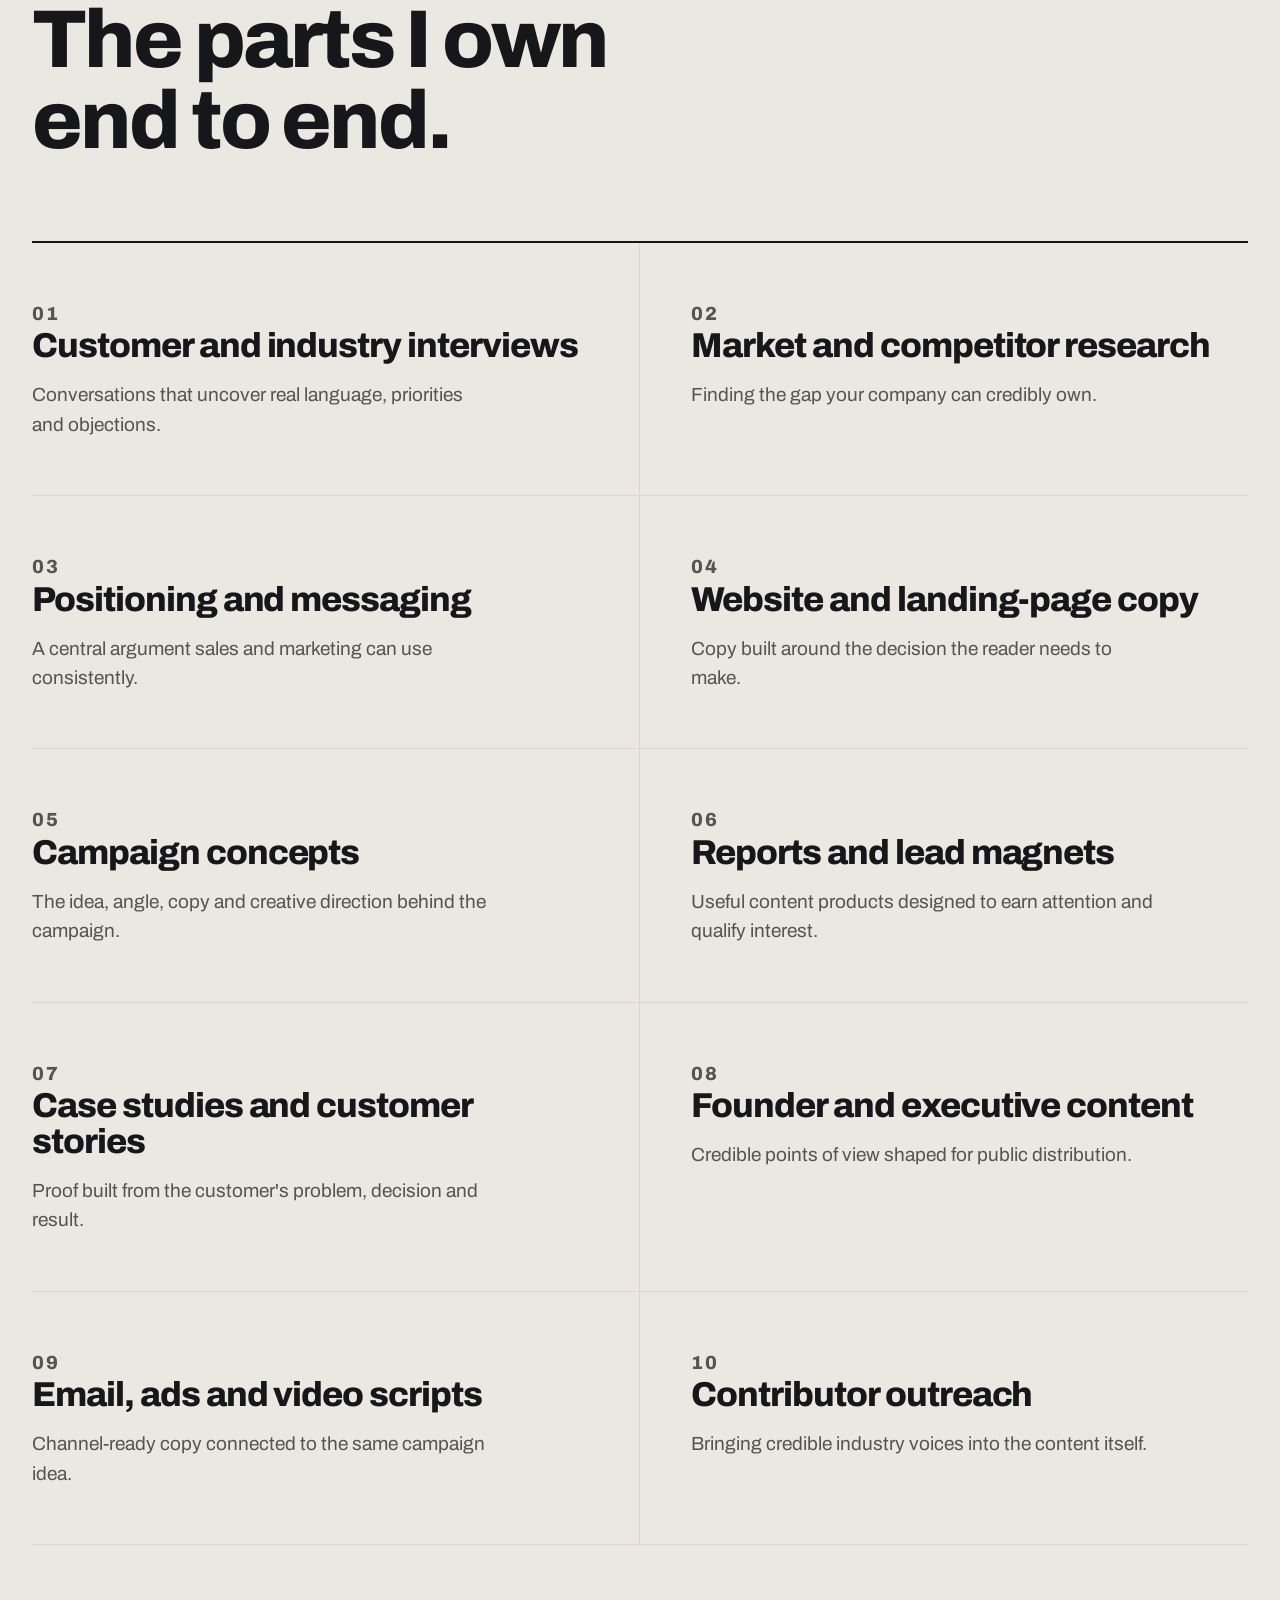
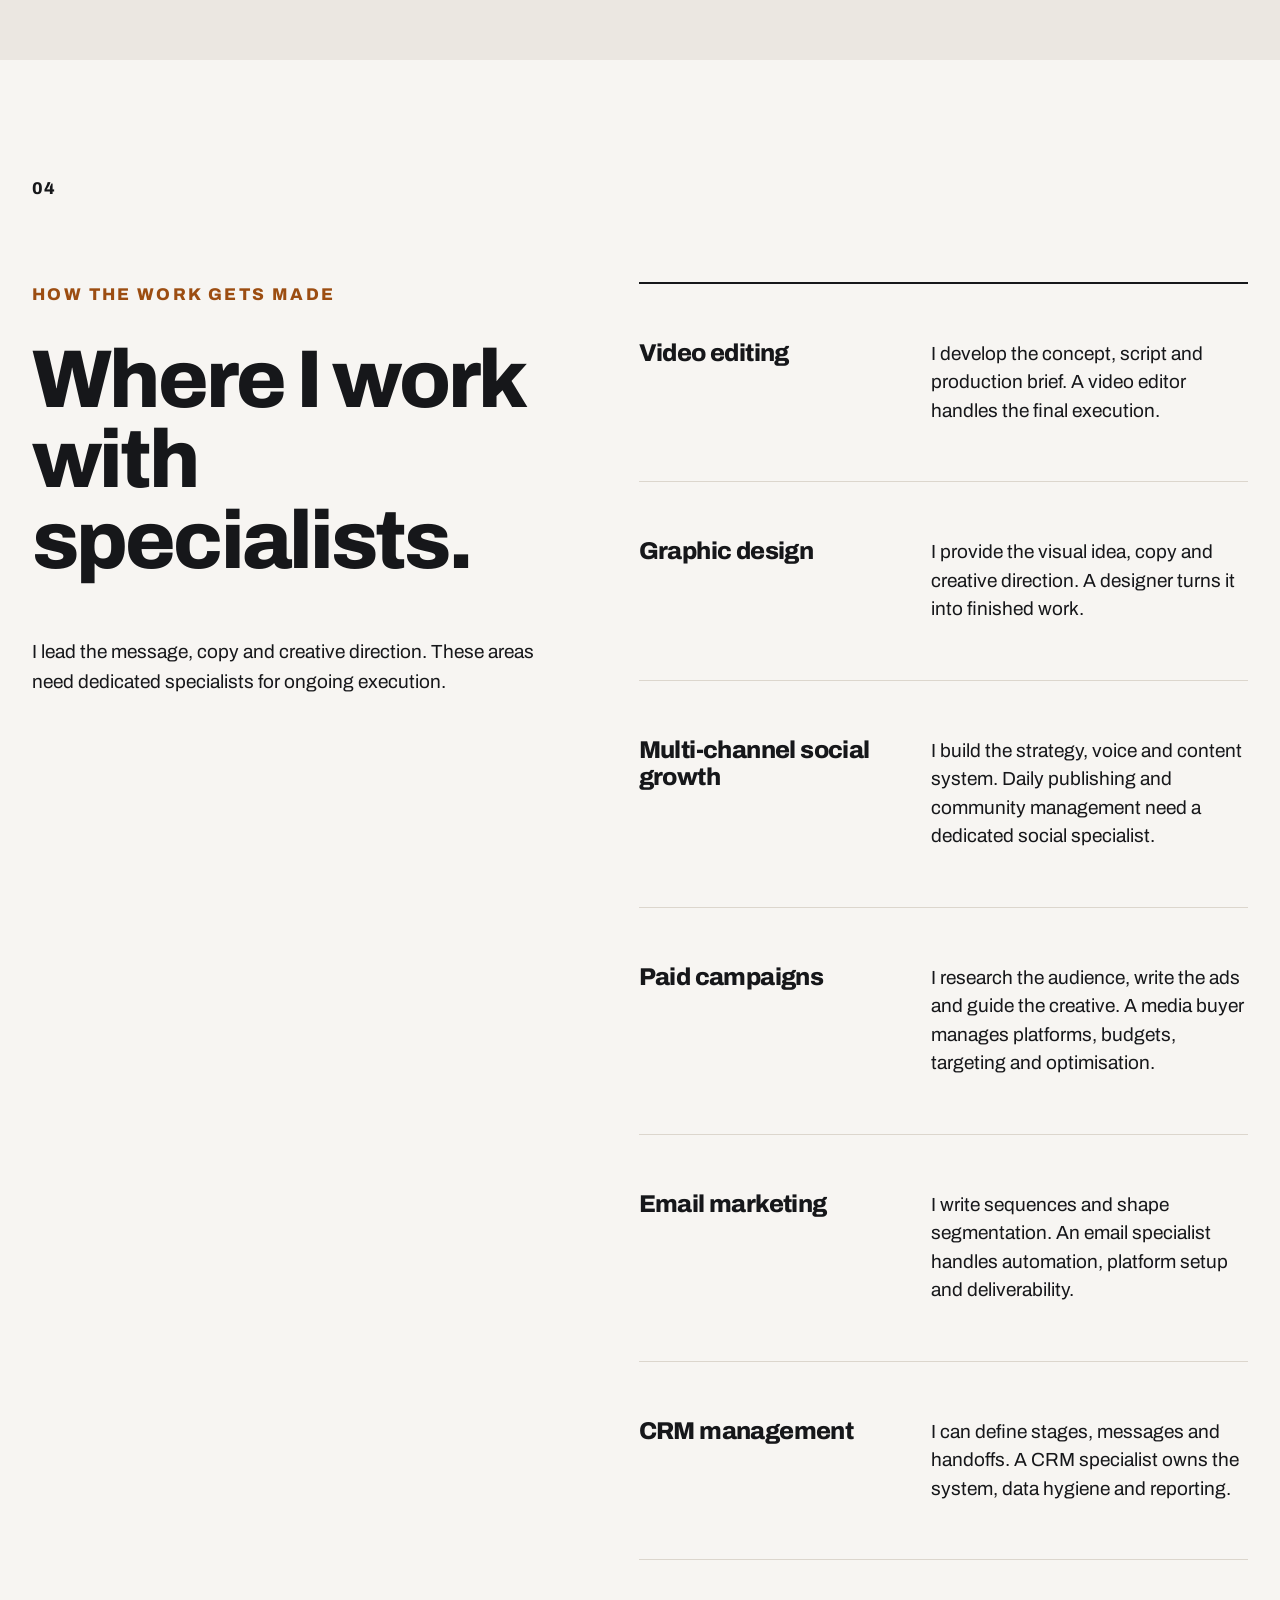
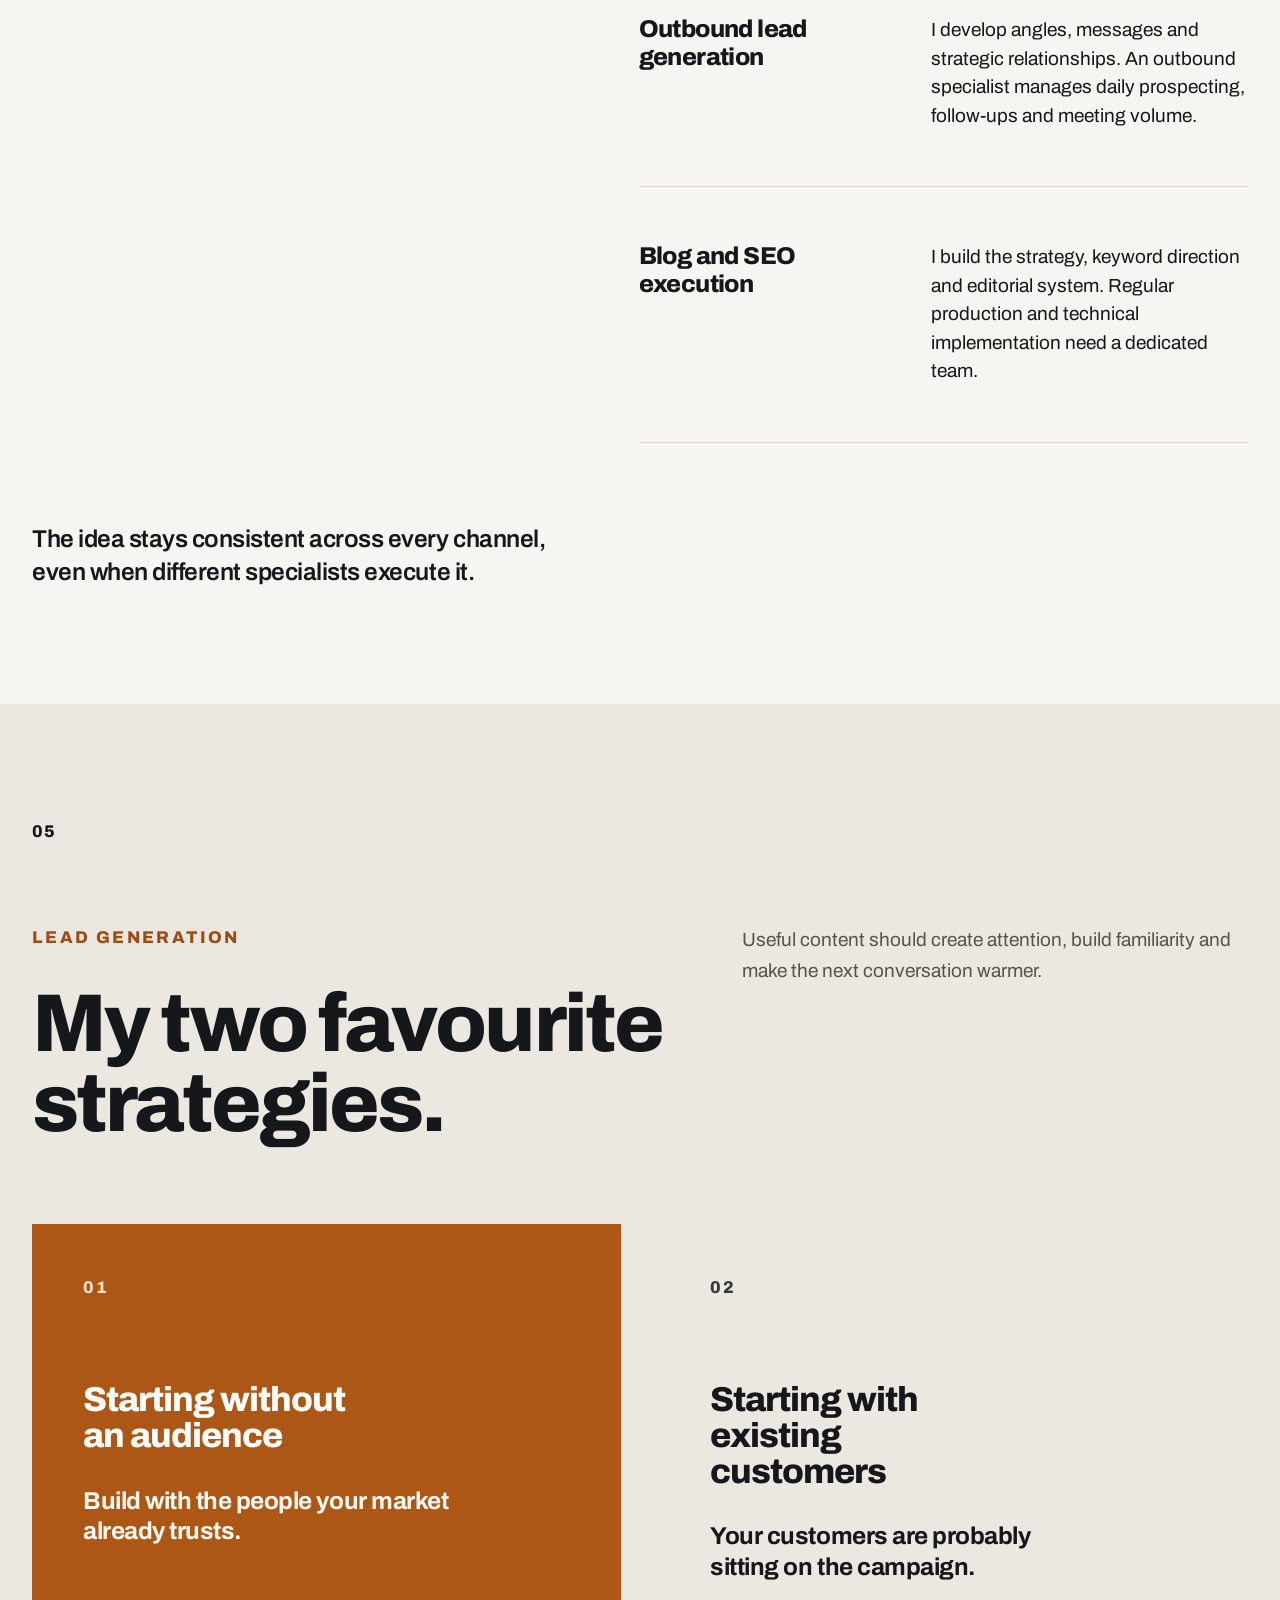
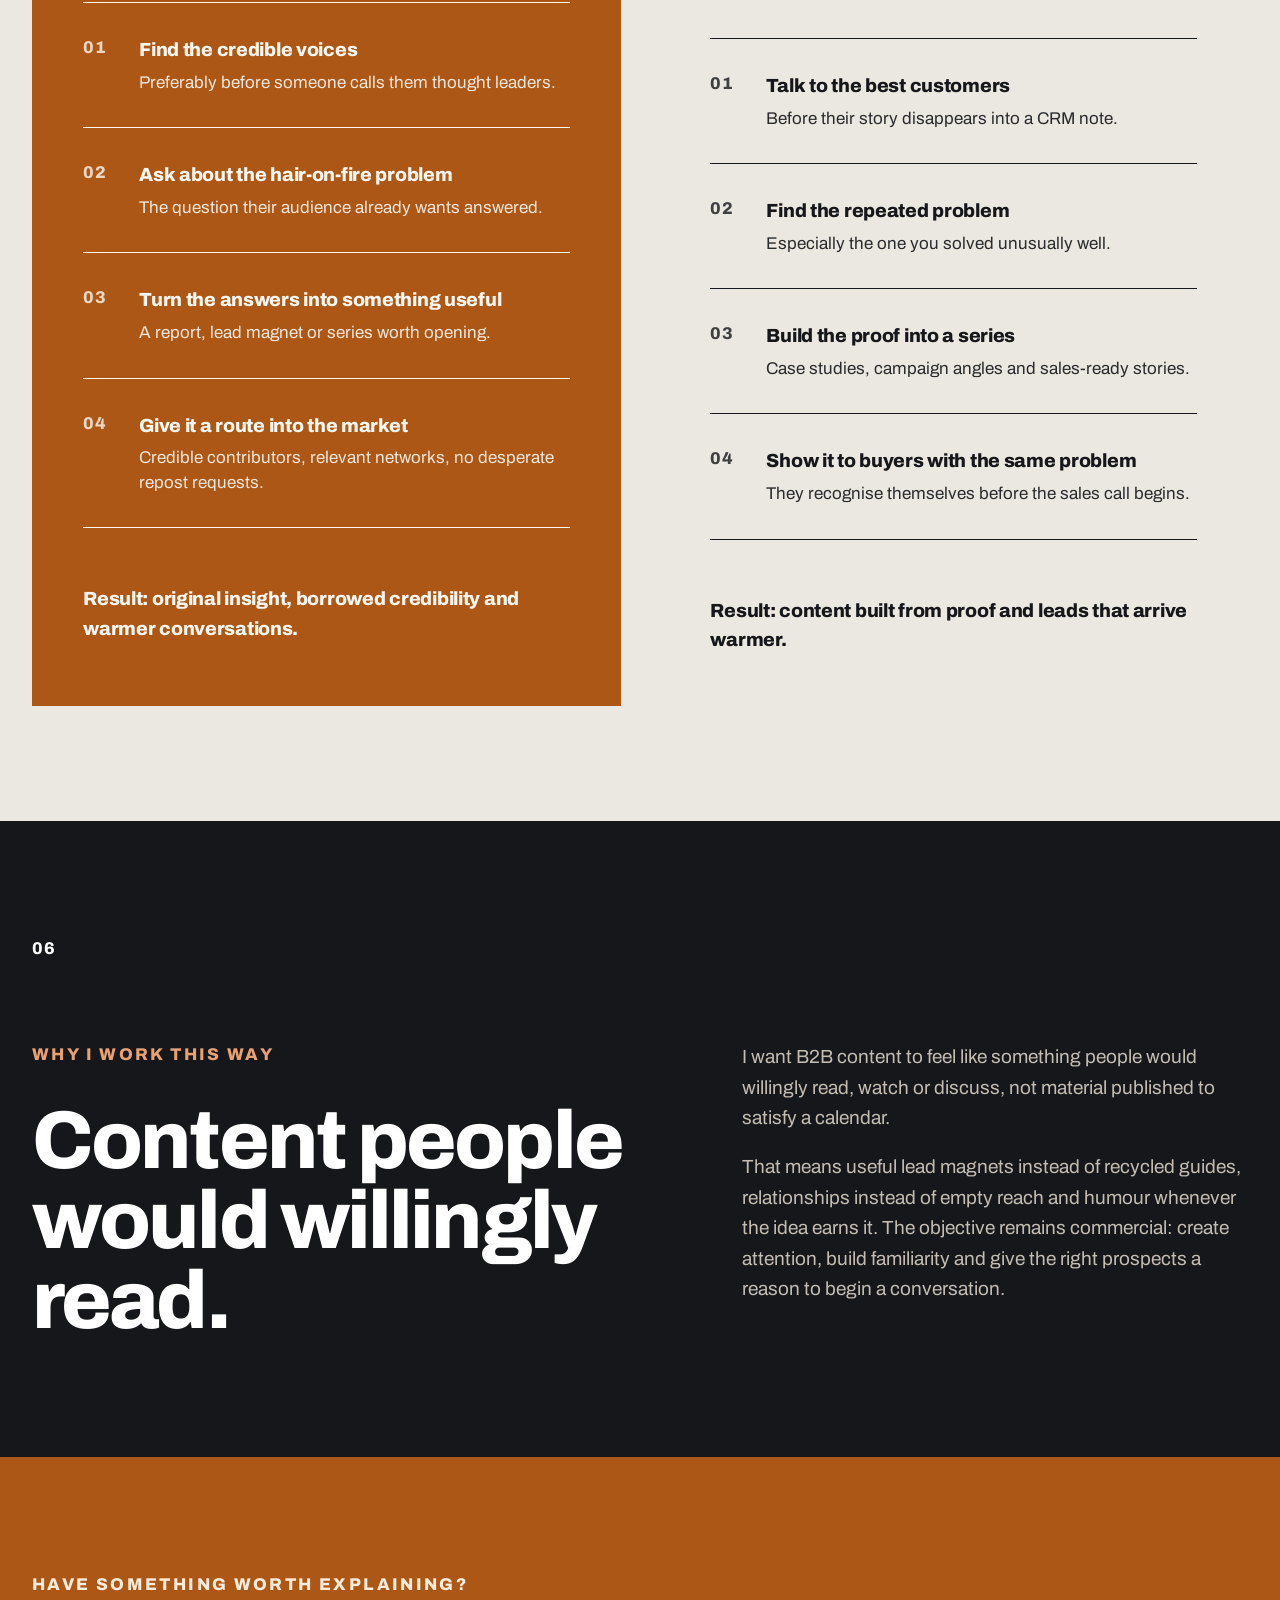
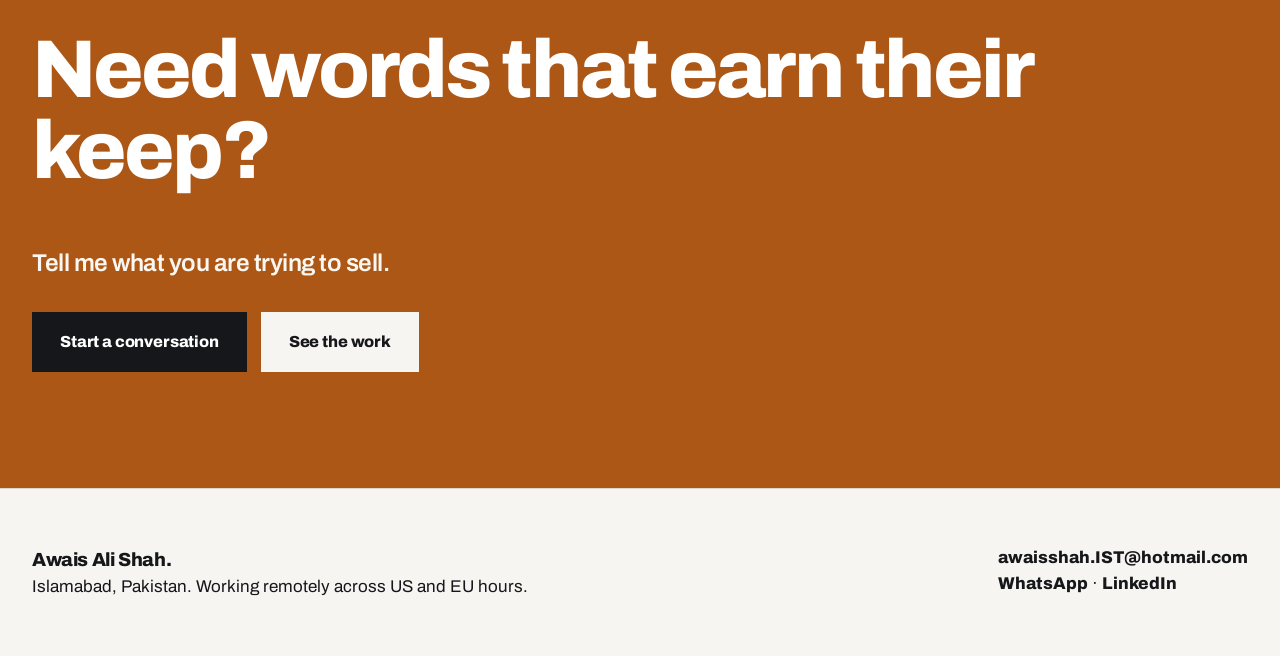
==== commit 7a58f848: "Burnt orange accent, sharper screenshots, Tinova update Colour: the accent moves from warm clay to a" ====
--- a/index.html
+++ b/index.html
@@ -77,7 +77,7 @@
     <p class="snum">02</p>
     <div class="split">
       <div>
-        <h2 style="color:var(--clay-ink)">Who am I?</h2>
+        <h2 style="color:var(--accent-ink)">Who am I?</h2>
         <h3 style="margin-top:var(--sp-3);max-width:14ch">I work backward from the result.</h3>
       </div>
       <div>
--- a/assets/css/site.css
+++ b/assets/css/site.css
@@ -4,11 +4,11 @@
 
 :root{
   /* Four colours carry the whole site: a warm paper ground, near-black,
-     one clay accent used sparingly, and a warm grey. Everything else is a
-     tint of those, so nothing competes for attention. */
-  --clay:#bb5436;        /* backgrounds: white body copy clears AA on it */
-  --clay-ink:#a8482d;    /* clay as text on the paper ground, clears AA */
-  --clay-deep:#8f3c25;
+     one burnt-orange accent used sparingly, and a warm grey. Everything else
+     is a tint of those, so nothing competes for attention. */
+  --accent:#ac5715;        /* backgrounds: white body copy clears AA on it */
+  --accent-ink:#9c4d11;    /* accent as text on the paper ground, clears AA */
+  --accent-deep:#8a4310;
   --ink:#16171a;
   --paper:#f7f5f2;
   --sand:#ebe7e1;
@@ -67,7 +67,7 @@
 .sec{padding:var(--step) 0}
 .sec-paper{background:var(--paper);color:var(--ink)}
 .sec-ink{background:var(--ink);color:#eeebe6}
-.sec-accent{background:var(--clay);color:#fdf6f3}
+.sec-accent{background:var(--accent);color:#fdf7f1}
 .sec-sand{background:var(--sand);color:var(--ink)}
 
 .sec-ink h1,.sec-ink h2,.sec-ink h3,.sec-ink h4,
@@ -83,10 +83,10 @@
 /* kicker above a heading */
 .kicker{
   font-size:var(--t-meta);font-weight:800;letter-spacing:0.14em;
-  text-transform:uppercase;margin:0 0 var(--sp-2);color:var(--clay-ink);
-}
-.sec-ink .kicker{color:#e09277}
-.sec-accent .kicker{color:#fbe0d6}
+  text-transform:uppercase;margin:0 0 var(--sp-2);color:var(--accent-ink);
+}
+.sec-ink .kicker{color:#e8a271}
+.sec-accent .kicker{color:#fcecdc}
 
 .lead{font-size:var(--t-lead);line-height:1.35;font-weight:600;letter-spacing:-0.02em;max-width:24ch}
 .body{font-size:var(--t-body);line-height:1.6;max-width:62ch;color:inherit}
@@ -104,13 +104,13 @@
   height:72px;display:flex;align-items:center;justify-content:space-between;gap:24px;
 }
 .brand{font-size:20px;font-weight:800;letter-spacing:-0.035em;text-decoration:none;white-space:nowrap}
-.brand span{color:var(--clay-ink)}
+.brand span{color:var(--accent-ink)}
 .nav-links{display:flex;gap:30px}
 .nav-links a{
   font-size:var(--t-nav);font-weight:700;text-decoration:none;color:var(--ink);
   padding:4px 0;border-bottom:2px solid transparent;
 }
-.nav-links a:hover{color:var(--clay-ink)}
+.nav-links a:hover{color:var(--accent-ink)}
 .nav-links a[aria-current="page"]{border-bottom-color:var(--ink)}
 
 /* ---------- hero ---------- */
@@ -127,12 +127,12 @@
   letter-spacing:-0.01em;text-decoration:none;border:2px solid transparent;
 }
 .btn-ink{background:var(--ink);color:#fff;border-color:var(--ink)}
-.btn-ink:hover{background:var(--clay);border-color:var(--clay)}
+.btn-ink:hover{background:var(--accent);border-color:var(--accent)}
 .btn-white{background:var(--paper);color:var(--ink);border-color:var(--paper)}
 .btn-white:hover{background:transparent;color:#fff}
 .btn-line{background:transparent;color:currentColor;border-color:currentColor}
 .btn-line:hover{background:var(--ink);color:#fff;border-color:var(--ink)}
-.sec-accent .btn-line:hover{background:#fff;color:var(--clay);border-color:#fff}
+.sec-accent .btn-line:hover{background:#fff;color:var(--accent);border-color:#fff}
 
 /* ---------- roles, 2 by 2 ---------- */
 .roles{margin-top:var(--sp-4);border-top:1px solid var(--rule-dark)}
@@ -140,7 +140,7 @@
 .role{padding:var(--sp-3) 0;border-bottom:1px solid var(--rule-dark)}
 .role:nth-child(odd){padding-right:clamp(24px,4vw,64px);border-right:1px solid var(--rule-dark)}
 .role:nth-child(even){padding-left:clamp(24px,4vw,64px)}
-.role b{display:block;font-size:var(--t-meta);font-weight:800;letter-spacing:0.12em;text-transform:uppercase;color:#e09277;margin-bottom:12px}
+.role b{display:block;font-size:var(--t-meta);font-weight:800;letter-spacing:0.12em;text-transform:uppercase;color:#e8a271;margin-bottom:12px}
 .role span{display:block;font-size:var(--t-role);font-weight:800;letter-spacing:-0.035em;line-height:1}
 
 /* ---------- proof metrics ---------- */
@@ -150,7 +150,7 @@
 }
 .metric{padding:var(--sp-3) clamp(20px,3vw,44px) var(--sp-3) 0}
 .metric + .metric{border-left:1px solid var(--rule);padding-left:clamp(20px,3vw,44px)}
-.metric b{display:block;font-size:var(--t-num);font-weight:800;letter-spacing:-0.045em;line-height:0.92;color:var(--clay-ink)}
+.metric b{display:block;font-size:var(--t-num);font-weight:800;letter-spacing:-0.045em;line-height:0.92;color:var(--accent-ink)}
 .metric span{display:block;margin-top:var(--sp-2);font-size:var(--t-meta);font-weight:700;max-width:22ch}
 
 /* ---------- numbered two column grid ---------- */
@@ -159,7 +159,7 @@
 .cell:nth-child(odd){padding-right:clamp(24px,4vw,64px);border-right:1px solid var(--rule)}
 .cell:nth-child(even){padding-left:clamp(24px,4vw,64px)}
 .grid2 .cell{border-bottom:1px solid var(--rule)}
-.cell-num{font-size:var(--t-meta);font-weight:800;letter-spacing:0.08em;color:var(--clay-ink);margin:0 0 var(--sp-2)}
+.cell-num{font-size:var(--t-meta);font-weight:800;letter-spacing:0.08em;color:var(--accent-ink);margin:0 0 var(--sp-2)}
 .cell h3{margin-bottom:var(--sp-1)}
 .cell p{font-size:var(--t-body);color:var(--ink-2);max-width:42ch;margin:0}
 
@@ -174,7 +174,7 @@
 /* ---------- strategy cards ---------- */
 .cards{margin-top:var(--sp-4);display:grid;grid-template-columns:repeat(2,minmax(0,1fr));gap:clamp(24px,3vw,40px)}
 .card{padding:clamp(32px,4vw,56px)}
-.card-accent{background:var(--clay);color:#fdf6f3}
+.card-accent{background:var(--accent);color:#fdf7f1}
 .card-accent h3{color:#fff}
 .card-sand{background:var(--sand);color:var(--ink)}
 .card-num{font-size:var(--t-meta);font-weight:800;letter-spacing:0.08em;margin:0 0 var(--sp-4);opacity:.85}
@@ -196,7 +196,7 @@
   padding:18px 0;white-space:nowrap;border-bottom:3px solid transparent;
 }
 .rail a:hover{color:var(--ink)}
-.rail a.is-current{color:var(--clay-ink);border-bottom-color:var(--clay-ink)}
+.rail a.is-current{color:var(--accent-ink);border-bottom-color:var(--accent-ink)}
 
 .case{padding:var(--step) 0;border-top:1px solid var(--rule)}
 .case:first-of-type{border-top:0}
@@ -207,22 +207,46 @@
 .meta{margin-top:var(--sp-5);border-top:2px solid var(--ink);border-bottom:2px solid var(--ink)}
 .meta div{display:grid;grid-template-columns:minmax(0,200px) minmax(0,1fr);gap:24px;padding:22px 0;border-bottom:1px solid var(--rule)}
 .meta div:last-child{border-bottom:0}
-.meta b{font-size:var(--t-meta);font-weight:800;letter-spacing:0.12em;text-transform:uppercase;color:var(--clay-ink)}
+.meta b{font-size:var(--t-meta);font-weight:800;letter-spacing:0.12em;text-transform:uppercase;color:var(--accent-ink)}
 .meta span{font-size:var(--t-body);font-weight:700}
 
+/* ---------- before / after comparison table ---------- */
+.compare{margin-top:var(--sp-5);border-top:2px solid var(--ink)}
+.compare-head,.compare-row{
+  display:grid;grid-template-columns:repeat(2,minmax(0,1fr));gap:clamp(24px,4vw,64px);
+  border-bottom:1px solid var(--rule);
+}
+.compare-head{padding:18px 0}
+.compare-head span{font-size:var(--t-meta);font-weight:800;letter-spacing:0.14em;text-transform:uppercase}
+.compare-head span:last-child{color:var(--accent-ink)}
+.compare-row{padding:24px 0;align-items:start}
+.compare-row p{margin:0;font-size:var(--t-body);line-height:1.45;color:var(--ink-2)}
+.compare-row p:last-child{color:var(--ink);font-weight:700}
+.compare-row em{display:none}
+
 .results{margin-top:var(--sp-5);background:var(--ink);color:#eeebe6;padding:clamp(36px,4vw,64px)}
-.results .kicker{color:#e09277;margin-bottom:var(--sp-3)}
+.results .kicker{color:#e8a271;margin-bottom:var(--sp-3)}
 .results-grid{display:grid;grid-template-columns:repeat(auto-fit,minmax(200px,1fr));border-top:1px solid rgba(255,255,255,.28)}
 .results-grid div{padding:var(--sp-3) clamp(18px,2vw,32px) var(--sp-3) 0}
 .results-grid div + div{border-left:1px solid rgba(255,255,255,.28);padding-left:clamp(18px,2vw,32px)}
-.results-grid b{display:block;font-size:var(--t-num);font-weight:800;letter-spacing:-0.045em;line-height:0.92;color:var(--clay)}
+.results-grid b{display:block;font-size:var(--t-num);font-weight:800;letter-spacing:-0.045em;line-height:0.92;color:var(--accent)}
 .results-grid span{display:block;margin-top:var(--sp-2);font-size:var(--t-meta);font-weight:700;max-width:22ch}
 
-/* Screenshots run large, one idea per row, with the caption beneath. */
-.shots{margin-top:var(--sp-5);display:grid;gap:var(--sp-4)}
+/* Screenshots sit two to a row, every frame the same size, caption beneath.
+   The grid is held well inside the shell so the frames stay modest: a
+   screenshot is never blown up past the resolution it was captured at. */
+.shots{
+  margin:var(--sp-5) auto 0;display:grid;gap:var(--sp-4);
+  grid-template-columns:repeat(2,minmax(0,1fr));max-width:1000px
+}
 .shots-2{grid-template-columns:repeat(2,minmax(0,1fr))}
 .shot figure{margin:0}
-.shot img{width:100%;border:1px solid var(--rule);background:var(--white);padding:clamp(12px,1.4vw,22px)}
+/* scale-down keeps every frame identical while showing each image at its own
+   natural size when it is smaller than the frame, so nothing is upscaled. */
+.shot img{
+  display:block;width:100%;aspect-ratio:4/3;object-fit:scale-down;
+  border:1px solid var(--rule);background:var(--white);padding:clamp(12px,1.4vw,22px)
+}
 .shot figcaption{margin-top:var(--sp-1);font-size:var(--t-meta);font-weight:700;color:var(--ink-2)}
 
 .links{margin:var(--sp-3) 0 0;padding:0;list-style:none;border-top:2px solid var(--ink)}
@@ -231,16 +255,16 @@
   display:grid;grid-template-columns:minmax(0,1fr) auto;gap:20px;align-items:center;
   padding:22px 0;text-decoration:none;font-size:var(--t-lead);font-weight:800;letter-spacing:-0.02em;
 }
-.links a:hover{color:var(--clay-ink)}
+.links a:hover{color:var(--accent-ink)}
 .links small{font-size:var(--t-meta);font-weight:700;color:var(--ink-3);white-space:nowrap}
 
 .site-link{margin:var(--sp-1) 0 0;font-size:var(--t-meta);font-weight:800}
-.site-link a{color:var(--clay-ink);text-decoration:none;border-bottom:2px solid var(--clay-ink)}
+.site-link a{color:var(--accent-ink);text-decoration:none;border-bottom:2px solid var(--accent-ink)}
 .site-link a:hover{color:var(--ink);border-bottom-color:var(--ink)}
 
 .list{margin:var(--sp-2) 0 0;padding:0;list-style:none}
 .list li{padding:14px 0 14px 26px;position:relative;border-bottom:1px solid var(--rule);font-size:var(--t-body)}
-.list li::before{content:"";position:absolute;left:0;top:25px;width:12px;height:2px;background:var(--clay)}
+.list li::before{content:"";position:absolute;left:0;top:25px;width:12px;height:2px;background:var(--accent)}
 .sec-ink .list li,.sec-accent .list li{border-bottom-color:rgba(255,255,255,.22)}
 
 /* ---------- before / after ---------- */
@@ -248,21 +272,21 @@
 .ba-frame{position:relative;overflow:hidden;border:1px solid var(--rule);aspect-ratio:16/9;background:var(--sand);touch-action:pan-y}
 .ba-frame img{position:absolute;inset:0;width:100%;height:100%;object-fit:cover;object-position:top center;padding:0;border:0}
 .ba-top{clip-path:inset(0 50% 0 0)}
-.ba-handle{position:absolute;top:0;bottom:0;width:3px;background:var(--clay);left:50%;transform:translateX(-1.5px);pointer-events:none}
-.ba-handle::after{content:"";position:absolute;top:50%;left:50%;width:46px;height:46px;margin:-23px 0 0 -23px;background:var(--clay)}
+.ba-handle{position:absolute;top:0;bottom:0;width:3px;background:var(--accent);left:50%;transform:translateX(-1.5px);pointer-events:none}
+.ba-handle::after{content:"";position:absolute;top:50%;left:50%;width:46px;height:46px;margin:-23px 0 0 -23px;background:var(--accent)}
 .ba-tag{position:absolute;top:16px;font-size:var(--t-nav);font-weight:800;background:var(--ink);color:#fff;padding:7px 12px;pointer-events:none}
 .ba-tag-l{left:16px}
 .ba-tag-r{right:16px}
-.ba-range{width:100%;margin-top:14px;accent-color:var(--clay)}
+.ba-range{width:100%;margin-top:14px;accent-color:var(--accent)}
 .ba-hint{font-size:var(--t-meta);color:var(--ink-2);margin-top:8px}
 
 /* ---------- contact ---------- */
 .contact-list{margin:var(--sp-4) 0 0;padding:0;list-style:none;border-top:2px solid var(--ink)}
 .contact-list li{display:grid;grid-template-columns:minmax(0,220px) minmax(0,1fr);gap:24px;padding:26px 0;border-bottom:1px solid var(--rule);align-items:baseline}
-.contact-list b{font-size:var(--t-meta);font-weight:800;letter-spacing:0.12em;text-transform:uppercase;color:var(--clay-ink)}
+.contact-list b{font-size:var(--t-meta);font-weight:800;letter-spacing:0.12em;text-transform:uppercase;color:var(--accent-ink)}
 .contact-list a,.contact-list span{font-size:var(--t-lead);font-weight:800;letter-spacing:-0.02em;text-decoration:none;overflow-wrap:anywhere}
-.contact-list a{border-bottom:2px solid var(--clay)}
-.contact-list a:hover{color:var(--clay-ink)}
+.contact-list a{border-bottom:2px solid var(--accent)}
+.contact-list a:hover{color:var(--accent-ink)}
 .channels{display:flex;flex-wrap:wrap;gap:14px;margin-top:var(--sp-3)}
 
 /* ---------- footer ---------- */
@@ -270,19 +294,26 @@
 .foot-in{max-width:var(--shell);margin:0 auto;padding:0 var(--pad);display:flex;justify-content:space-between;gap:28px;flex-wrap:wrap;font-size:var(--t-meta)}
 .foot b{display:block;font-size:var(--t-body);font-weight:800;letter-spacing:-0.02em}
 .foot a{font-weight:800;text-decoration:none}
-.foot a:hover{color:var(--clay-ink)}
-
-:focus-visible{outline:3px solid var(--clay);outline-offset:3px}
+.foot a:hover{color:var(--accent-ink)}
+
+:focus-visible{outline:3px solid var(--accent);outline-offset:3px}
 .anchor{scroll-margin-top:140px}
 
 /* ---------- responsive: one column at 900 and below ---------- */
 @media (max-width:900px){
   :root{--pad:20px;--step:clamp(72px,12vw,80px)}
   .split,.split-even,.hero-foot,.roles-grid,.metrics,.grid2,.spec-wrap,
-  .cards,.case-head,.shots-2,.spec-row,.results-grid{grid-template-columns:minmax(0,1fr)}
+  .cards,.case-head,.shots,.spec-row,.results-grid{grid-template-columns:minmax(0,1fr)}
   .role:nth-child(odd),.cell:nth-child(odd){padding-right:0;border-right:0}
   .role:nth-child(even),.cell:nth-child(even){padding-left:0}
   .metric + .metric,.results-grid div + div{border-left:0;padding-left:0;border-top:1px solid var(--rule)}
+  .compare-head{display:none}
+  .compare-row{grid-template-columns:minmax(0,1fr);gap:var(--sp-1);padding:22px 0}
+  .compare-row em{
+    display:block;font-style:normal;font-size:14px;font-weight:800;
+    letter-spacing:0.12em;text-transform:uppercase;color:var(--ink-3);margin-bottom:6px;
+  }
+  .compare-row p:last-child em{color:var(--accent-ink)}
   .results-grid div + div{border-top-color:rgba(255,255,255,.4)}
   .spec-head{position:static}
   .meta div{grid-template-columns:minmax(0,1fr);gap:6px}
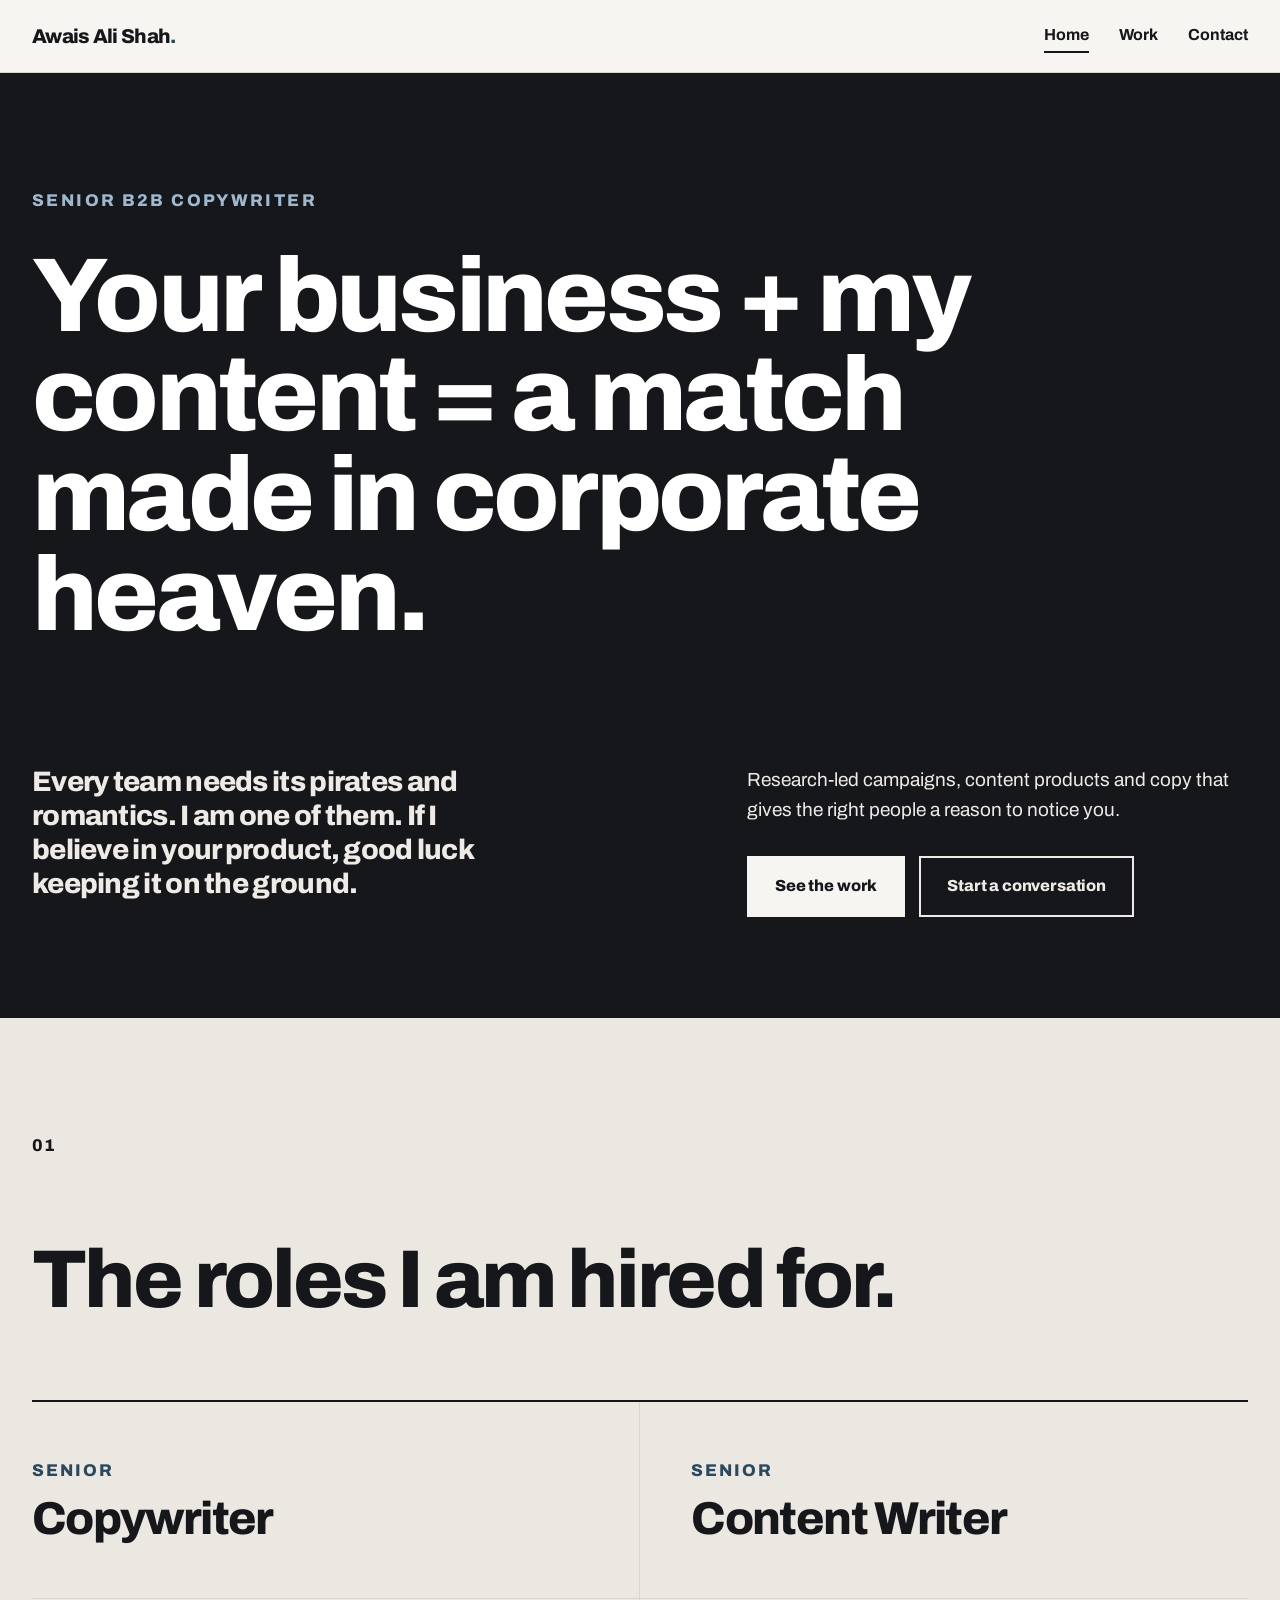
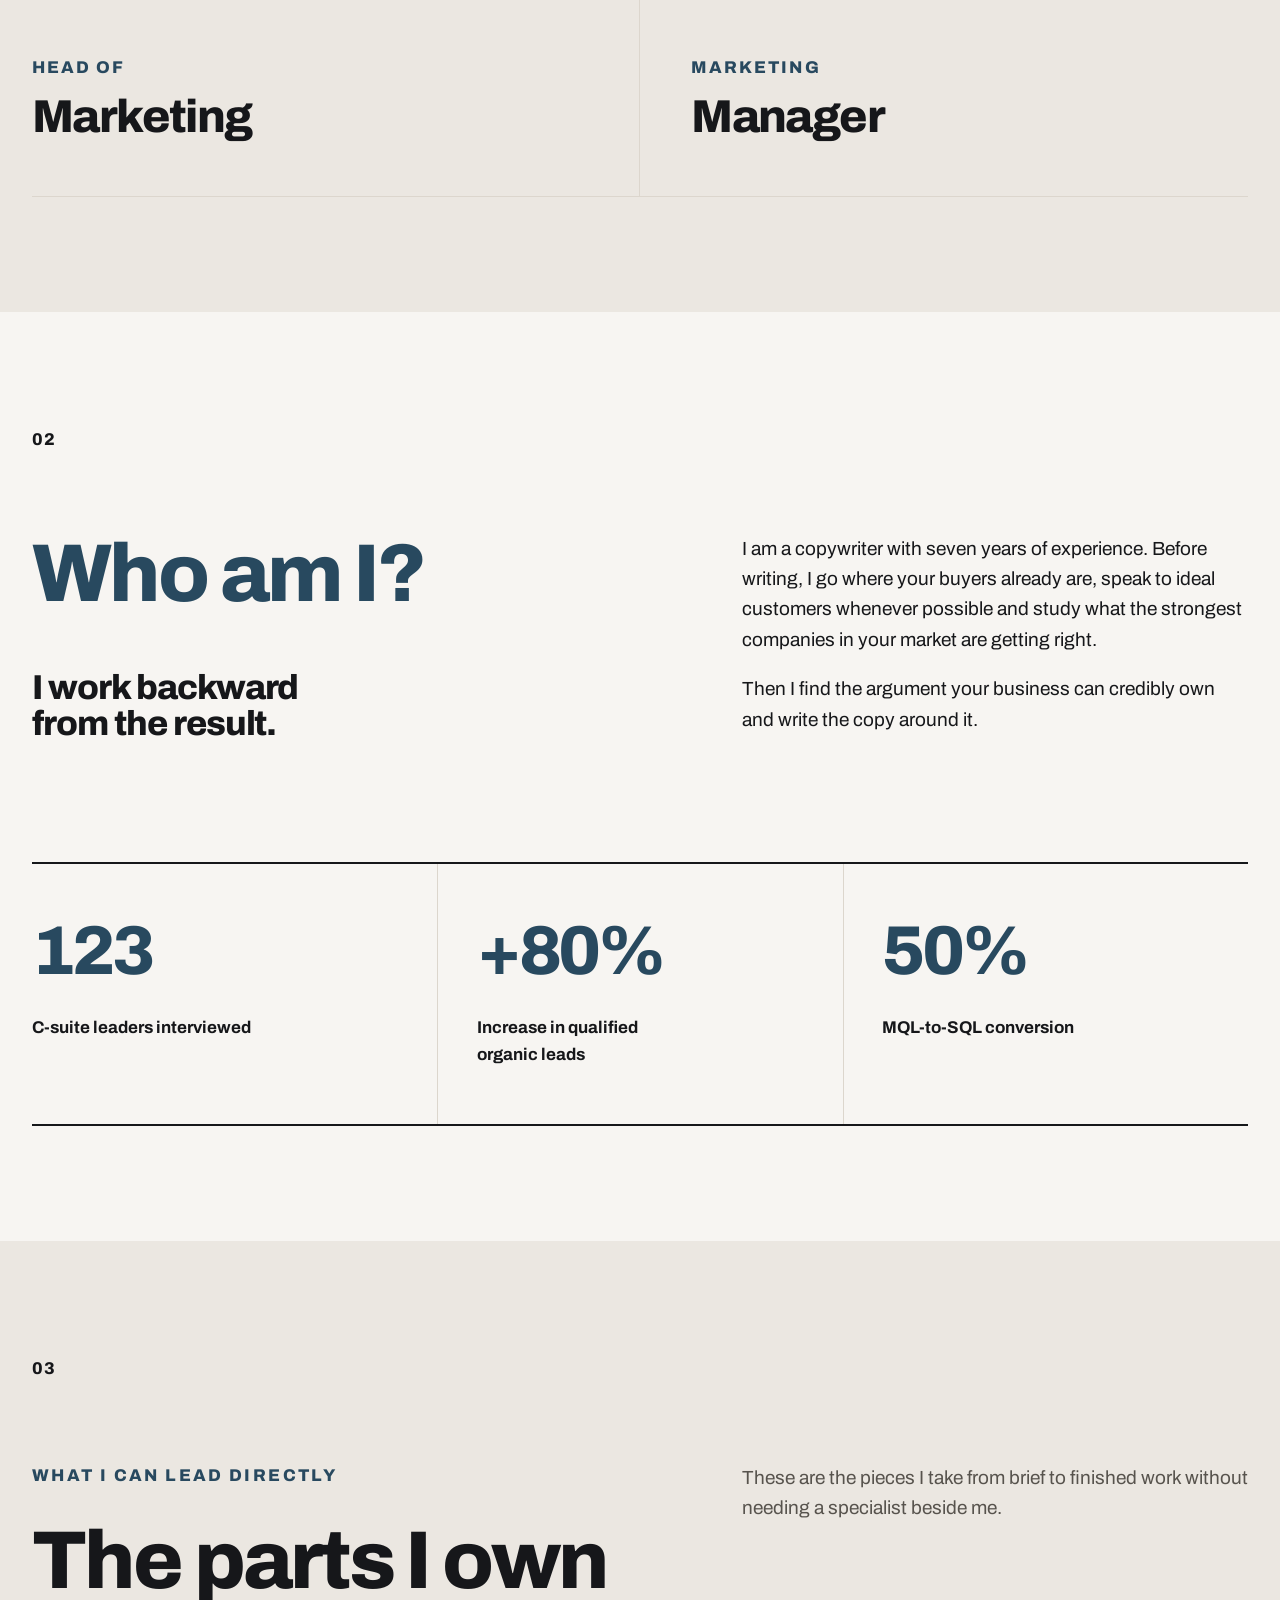
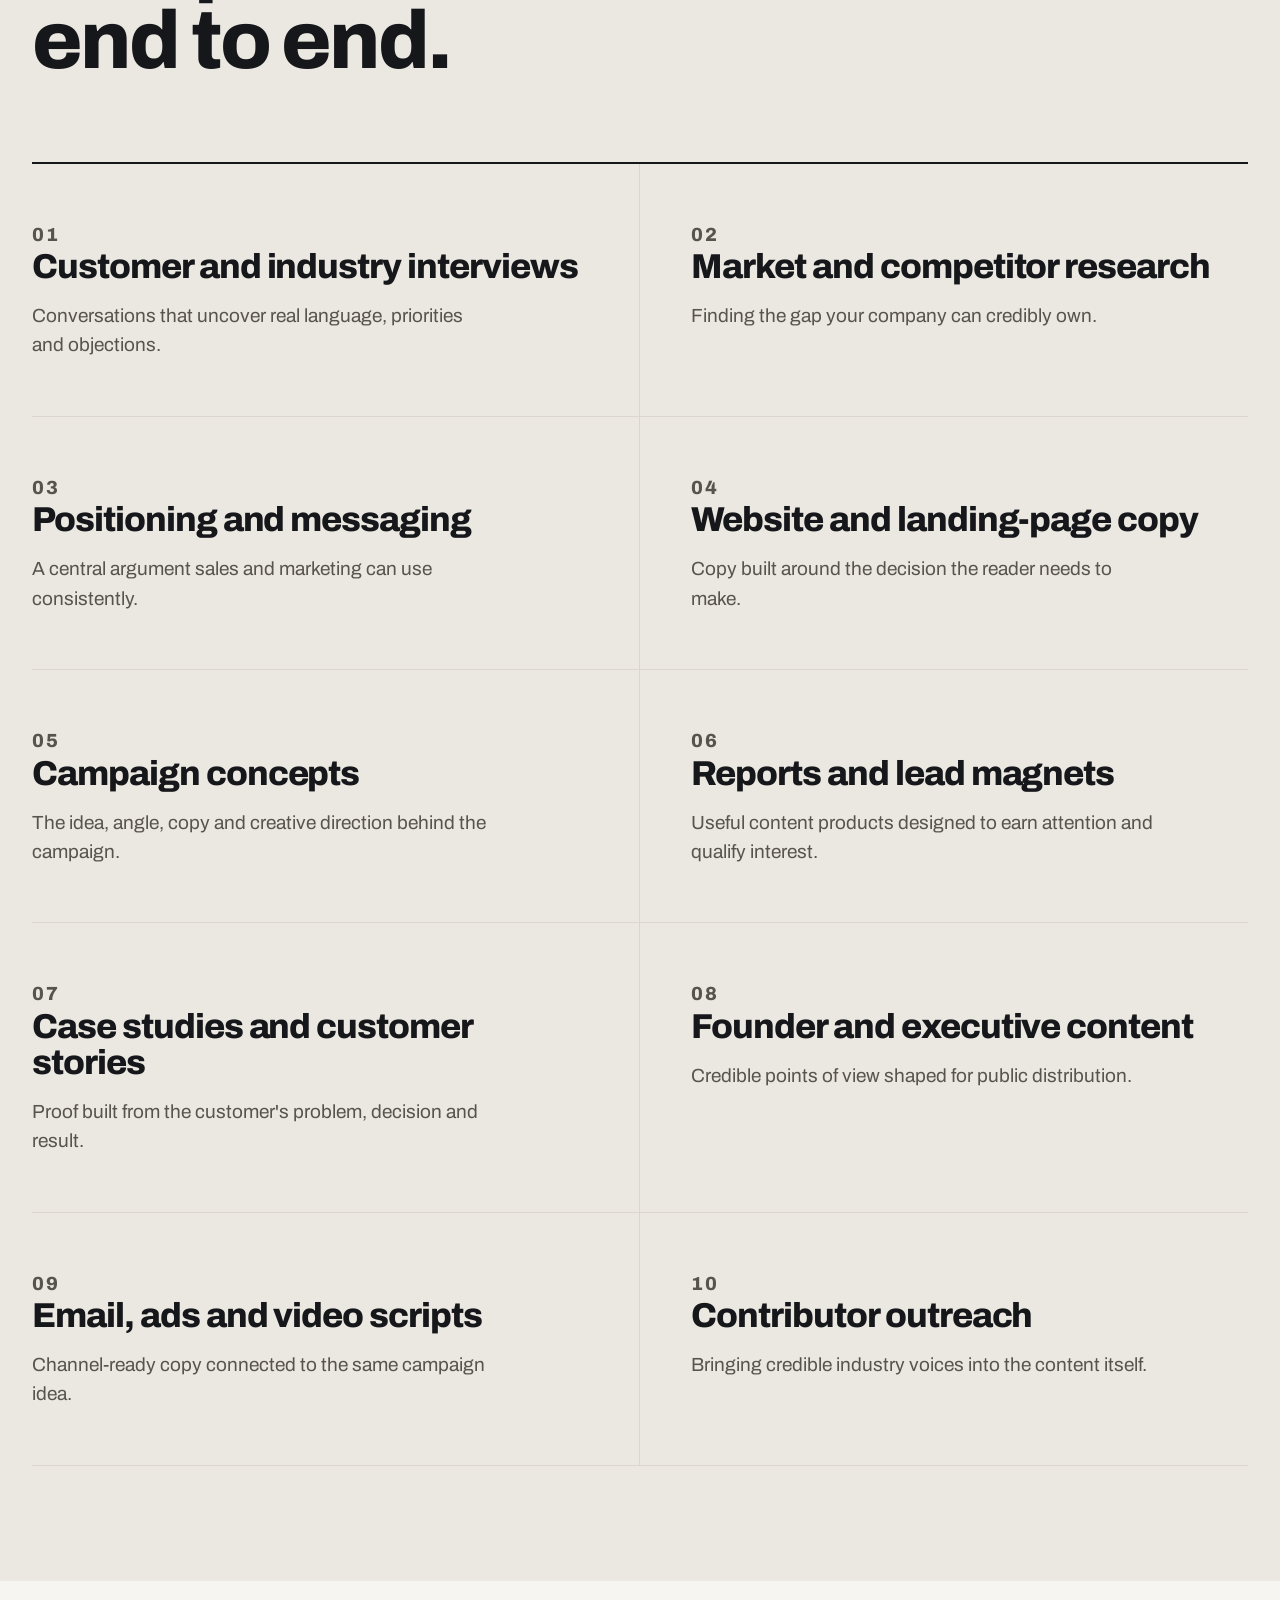
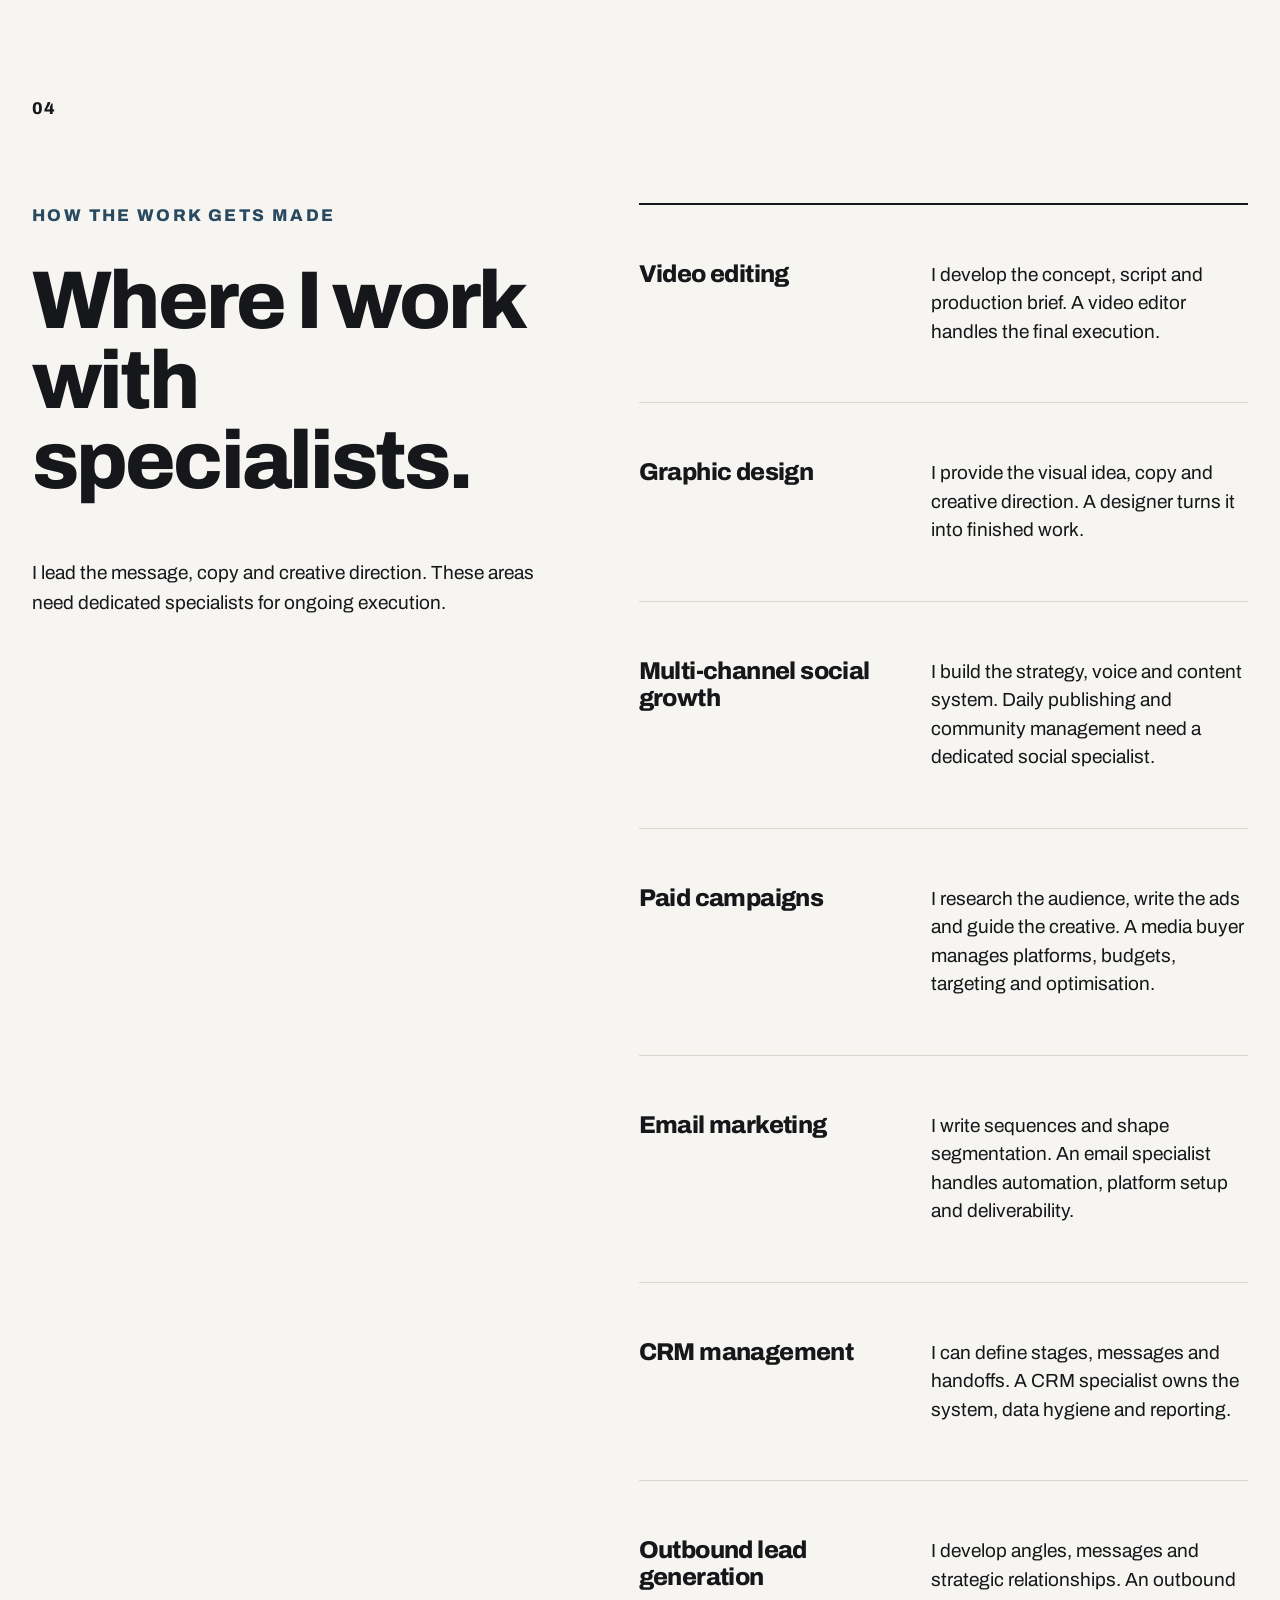
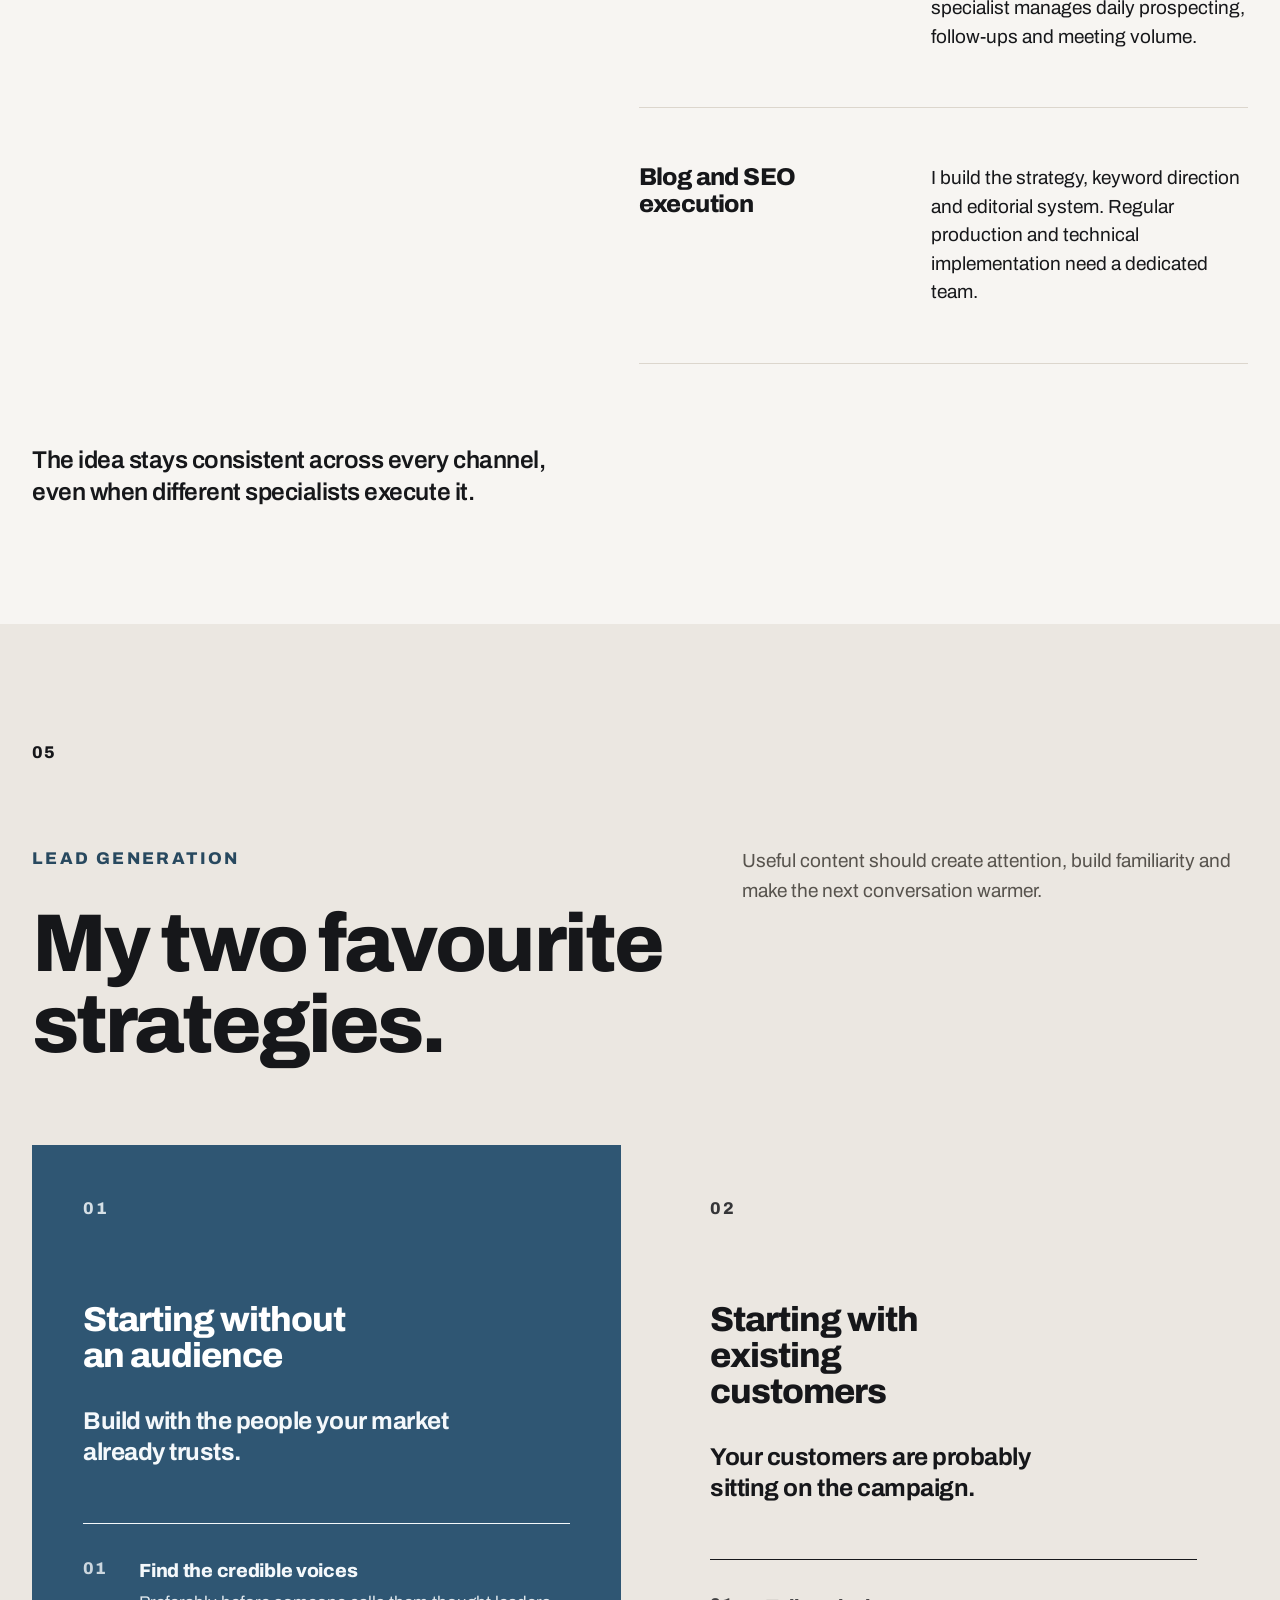
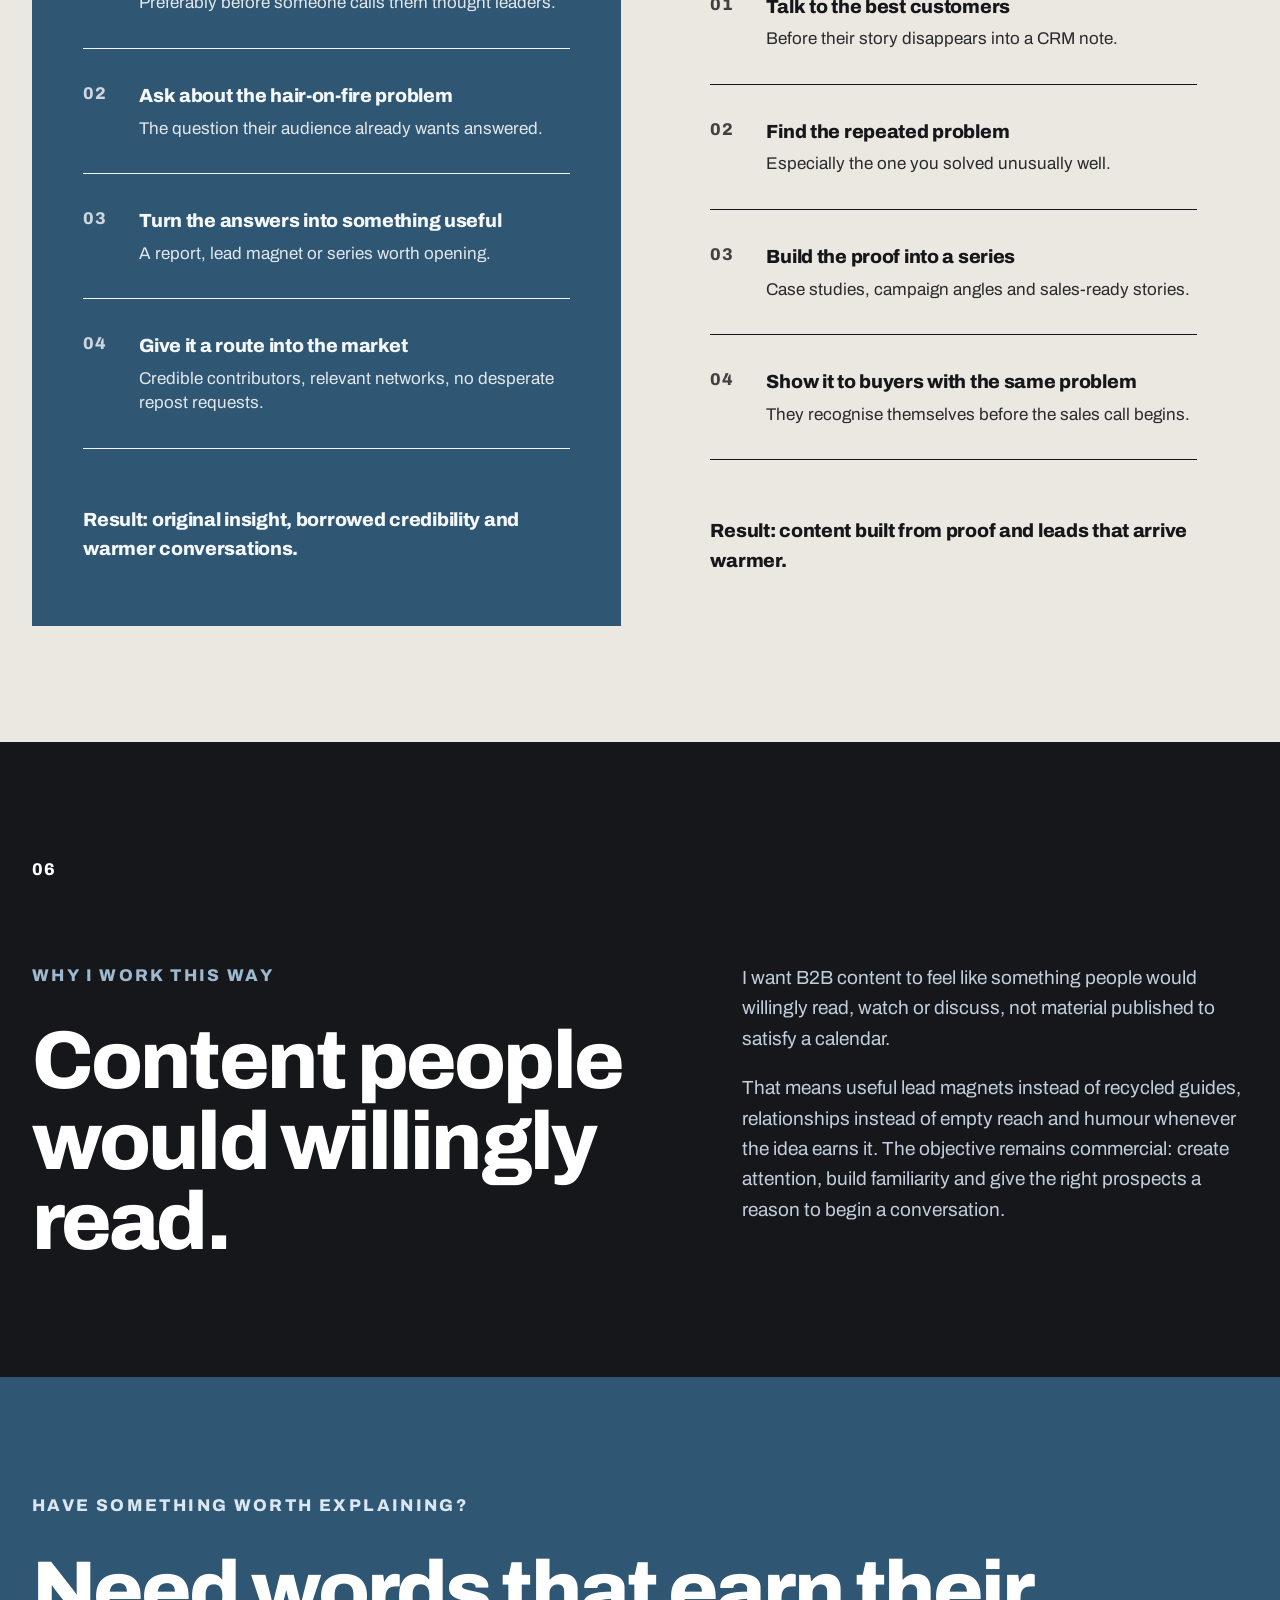
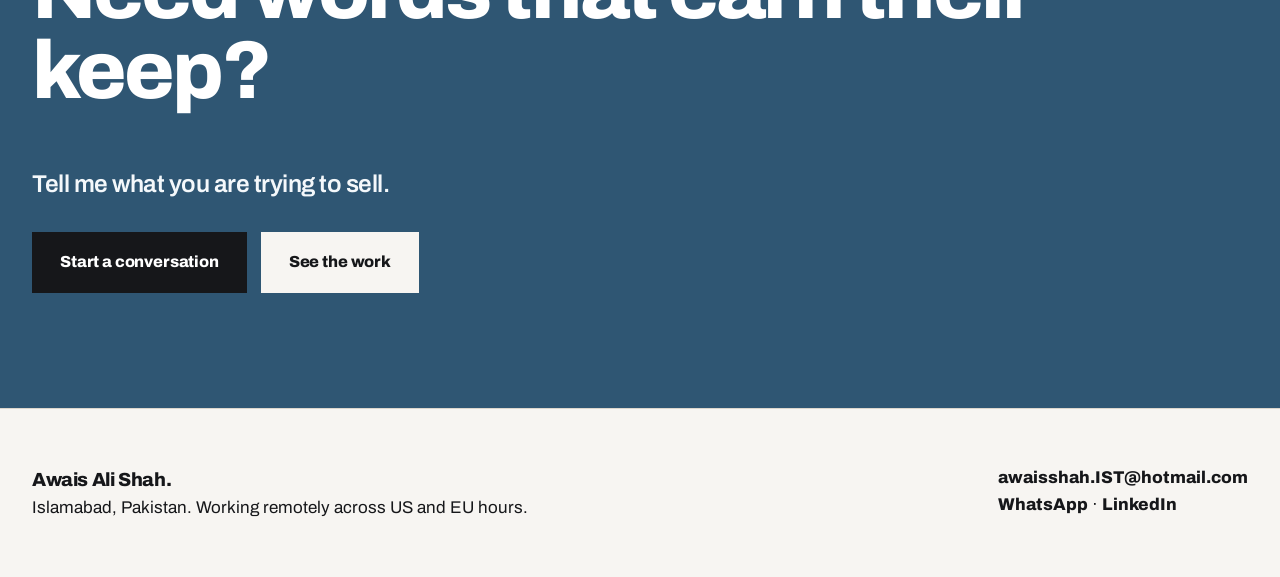
==== commit 118c9671: "Slate blue accent, used once per page The orange was too warm and too present. The accent is now sla" ====
--- a/index.html
+++ b/index.html
@@ -35,7 +35,7 @@
 <main>
 
 <!-- 2. HERO -->
-<section class="sec sec-accent hero">
+<section class="sec sec-ink hero">
   <div class="shell">
     <p class="kicker">Senior B2B copywriter</p>
     <h1>Your business + my content = a match made in corporate heaven.</h1>
@@ -53,13 +53,10 @@
 </section>
 
 <!-- 3. ROLES I AM HIRED FOR -->
-<section class="sec sec-ink">
+<section class="sec sec-sand">
   <div class="shell">
     <p class="snum">01</p>
-    <div class="split">
-      <h2>The roles I am hired for.</h2>
-      <p class="body body-muted">I work best with early-stage brands where the founder is still directly involved in growth and the job is to build the function, not inherit one.</p>
-    </div>
+    <h2>The roles I am hired for.</h2>
     <div class="roles">
       <div class="roles-grid">
         <div class="role"><b>Senior</b><span>Copywriter</span></div>
--- a/assets/css/site.css
+++ b/assets/css/site.css
@@ -4,11 +4,12 @@
 
 :root{
   /* Four colours carry the whole site: a warm paper ground, near-black,
-     one burnt-orange accent used sparingly, and a warm grey. Everything else
+     one slate-blue accent used sparingly, and a warm grey. Everything else
      is a tint of those, so nothing competes for attention. */
-  --accent:#ac5715;        /* backgrounds: white body copy clears AA on it */
-  --accent-ink:#9c4d11;    /* accent as text on the paper ground, clears AA */
-  --accent-deep:#8a4310;
+  --accent:#2f5673;        /* backgrounds: white body copy clears AA on it */
+  --accent-ink:#28495f;    /* accent as text on the paper ground, clears AA */
+  --accent-deep:#1f3a4c;
+  --accent-lite:#9db8cf;   /* the accent on a black band, where it must lift */
   --ink:#16171a;
   --paper:#f7f5f2;
   --sand:#ebe7e1;
@@ -67,7 +68,7 @@
 .sec{padding:var(--step) 0}
 .sec-paper{background:var(--paper);color:var(--ink)}
 .sec-ink{background:var(--ink);color:#eeebe6}
-.sec-accent{background:var(--accent);color:#fdf7f1}
+.sec-accent{background:var(--accent);color:#f4f8fb}
 .sec-sand{background:var(--sand);color:var(--ink)}
 
 .sec-ink h1,.sec-ink h2,.sec-ink h3,.sec-ink h4,
@@ -85,13 +86,13 @@
   font-size:var(--t-meta);font-weight:800;letter-spacing:0.14em;
   text-transform:uppercase;margin:0 0 var(--sp-2);color:var(--accent-ink);
 }
-.sec-ink .kicker{color:#e8a271}
-.sec-accent .kicker{color:#fcecdc}
+.sec-ink .kicker{color:var(--accent-lite)}
+.sec-accent .kicker{color:#dae7f2}
 
 .lead{font-size:var(--t-lead);line-height:1.35;font-weight:600;letter-spacing:-0.02em;max-width:24ch}
 .body{font-size:var(--t-body);line-height:1.6;max-width:62ch;color:inherit}
 .body-muted{color:var(--ink-2)}
-.sec-ink .body-muted,.sec-accent .body-muted{color:#c3bdb4}
+.sec-ink .body-muted,.sec-accent .body-muted{color:#c2cedb}
 
 /* two column: heading left, supporting copy right */
 .split{display:grid;grid-template-columns:minmax(0,1.25fr) minmax(0,1fr);gap:clamp(40px,6vw,96px);align-items:start}
@@ -135,12 +136,16 @@
 .sec-accent .btn-line:hover{background:#fff;color:var(--accent);border-color:#fff}
 
 /* ---------- roles, 2 by 2 ---------- */
-.roles{margin-top:var(--sp-4);border-top:1px solid var(--rule-dark)}
+.roles{margin-top:var(--sp-4);border-top:2px solid var(--ink)}
 .roles-grid{display:grid;grid-template-columns:repeat(2,minmax(0,1fr))}
-.role{padding:var(--sp-3) 0;border-bottom:1px solid var(--rule-dark)}
-.role:nth-child(odd){padding-right:clamp(24px,4vw,64px);border-right:1px solid var(--rule-dark)}
+.role{padding:var(--sp-3) 0;border-bottom:1px solid var(--rule)}
+.role:nth-child(odd){padding-right:clamp(24px,4vw,64px);border-right:1px solid var(--rule)}
 .role:nth-child(even){padding-left:clamp(24px,4vw,64px)}
-.role b{display:block;font-size:var(--t-meta);font-weight:800;letter-spacing:0.12em;text-transform:uppercase;color:#e8a271;margin-bottom:12px}
+.role b{display:block;font-size:var(--t-meta);font-weight:800;letter-spacing:0.12em;text-transform:uppercase;color:var(--accent-ink);margin-bottom:12px}
+/* same block on a black band */
+.sec-ink .roles{border-top-color:var(--rule-dark)}
+.sec-ink .role,.sec-ink .role:nth-child(odd){border-color:var(--rule-dark)}
+.sec-ink .role b{color:var(--accent-lite)}
 .role span{display:block;font-size:var(--t-role);font-weight:800;letter-spacing:-0.035em;line-height:1}
 
 /* ---------- proof metrics ---------- */
@@ -174,7 +179,7 @@
 /* ---------- strategy cards ---------- */
 .cards{margin-top:var(--sp-4);display:grid;grid-template-columns:repeat(2,minmax(0,1fr));gap:clamp(24px,3vw,40px)}
 .card{padding:clamp(32px,4vw,56px)}
-.card-accent{background:var(--accent);color:#fdf7f1}
+.card-accent{background:var(--accent);color:#f4f8fb}
 .card-accent h3{color:#fff}
 .card-sand{background:var(--sand);color:var(--ink)}
 .card-num{font-size:var(--t-meta);font-weight:800;letter-spacing:0.08em;margin:0 0 var(--sp-4);opacity:.85}
@@ -225,11 +230,11 @@
 .compare-row em{display:none}
 
 .results{margin-top:var(--sp-5);background:var(--ink);color:#eeebe6;padding:clamp(36px,4vw,64px)}
-.results .kicker{color:#e8a271;margin-bottom:var(--sp-3)}
+.results .kicker{color:var(--accent-lite);margin-bottom:var(--sp-3)}
 .results-grid{display:grid;grid-template-columns:repeat(auto-fit,minmax(200px,1fr));border-top:1px solid rgba(255,255,255,.28)}
 .results-grid div{padding:var(--sp-3) clamp(18px,2vw,32px) var(--sp-3) 0}
 .results-grid div + div{border-left:1px solid rgba(255,255,255,.28);padding-left:clamp(18px,2vw,32px)}
-.results-grid b{display:block;font-size:var(--t-num);font-weight:800;letter-spacing:-0.045em;line-height:0.92;color:var(--accent)}
+.results-grid b{display:block;font-size:var(--t-num);font-weight:800;letter-spacing:-0.045em;line-height:0.92;color:var(--accent-lite)}
 .results-grid span{display:block;margin-top:var(--sp-2);font-size:var(--t-meta);font-weight:700;max-width:22ch}
 
 /* Screenshots sit two to a row, every frame the same size, caption beneath.
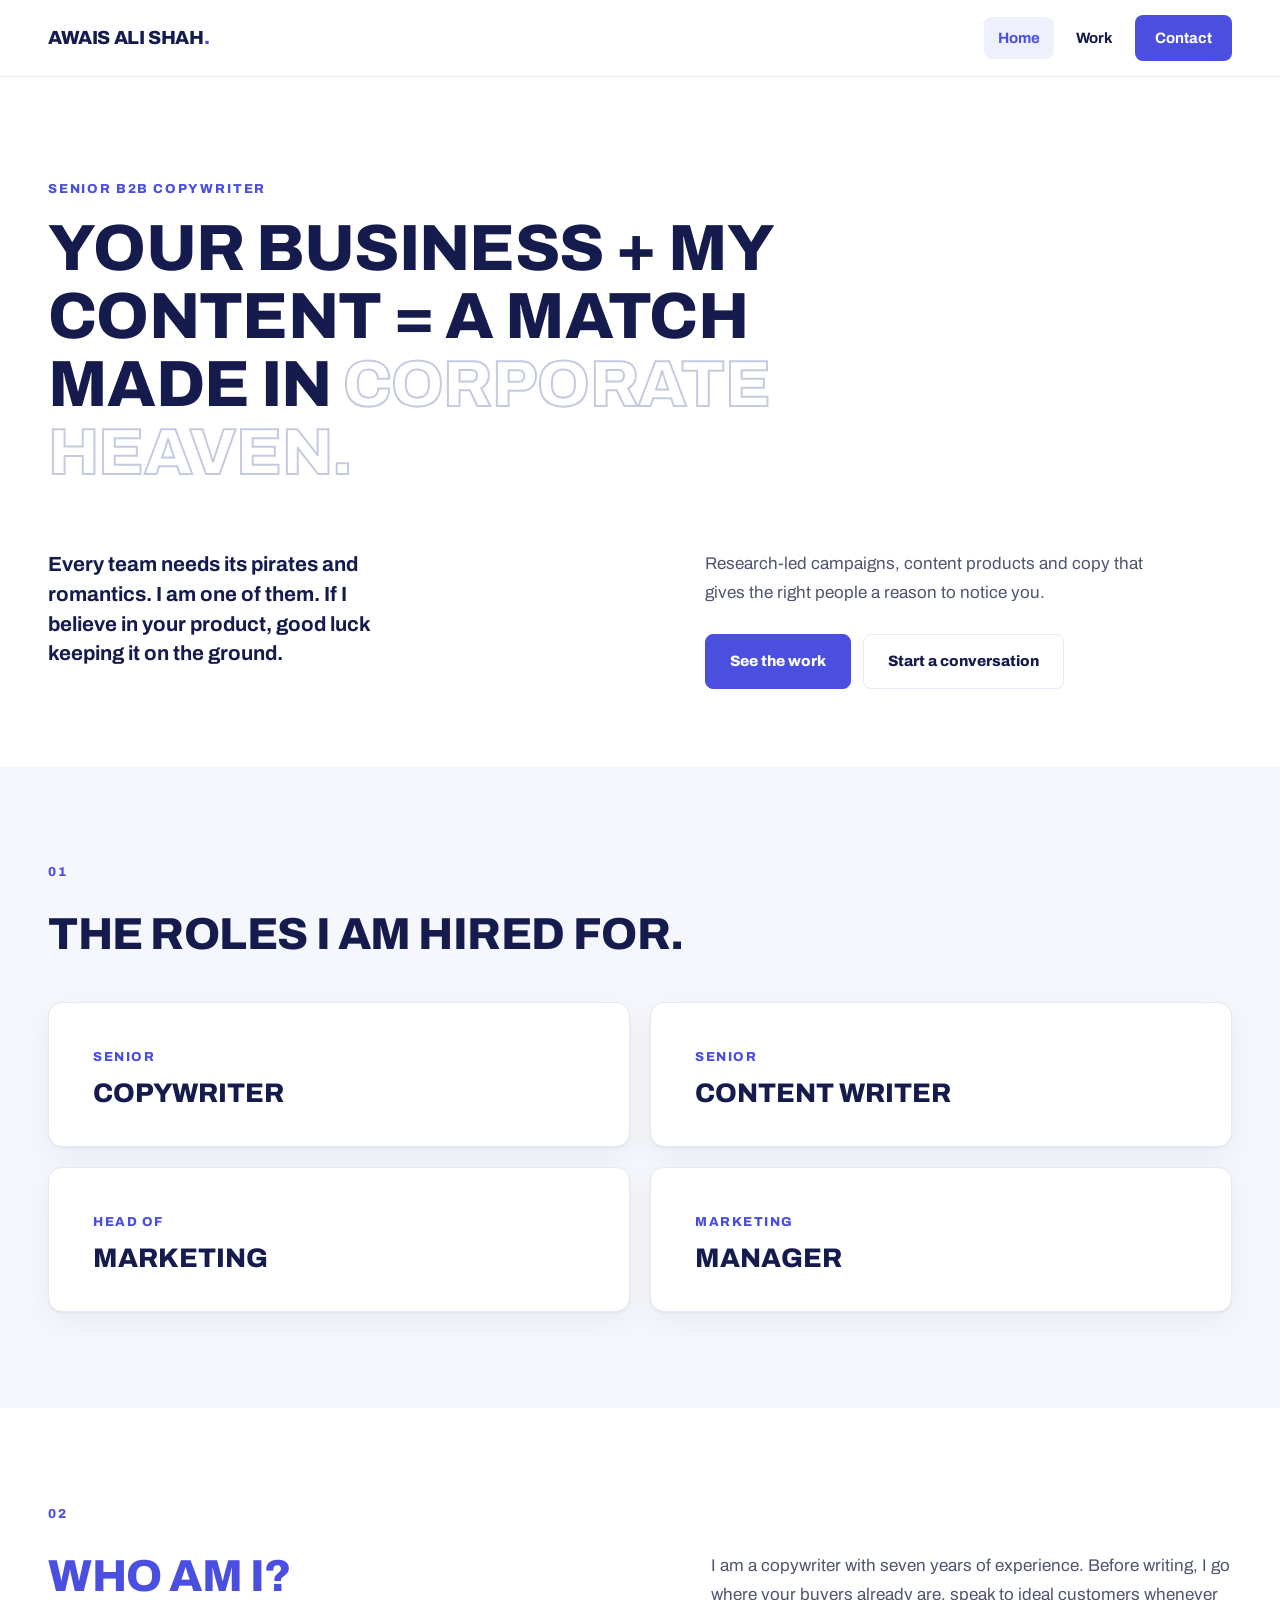
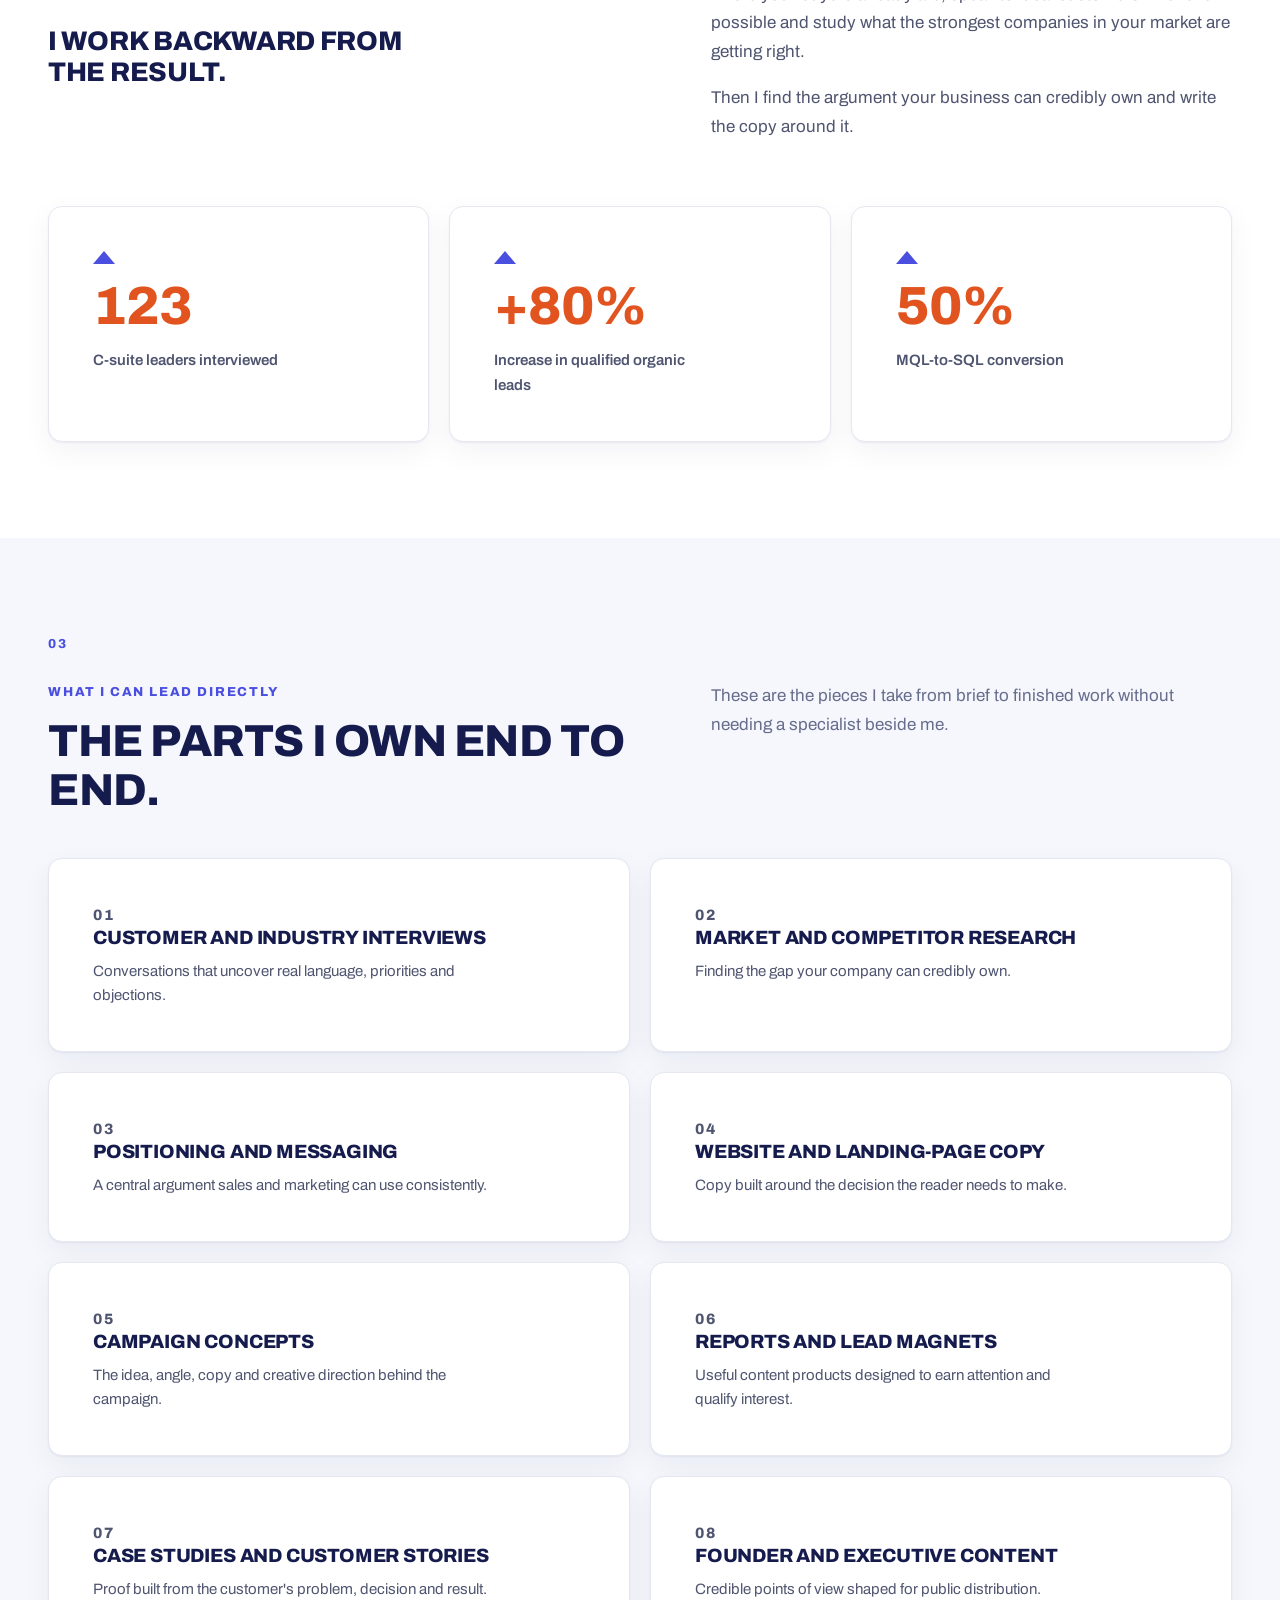
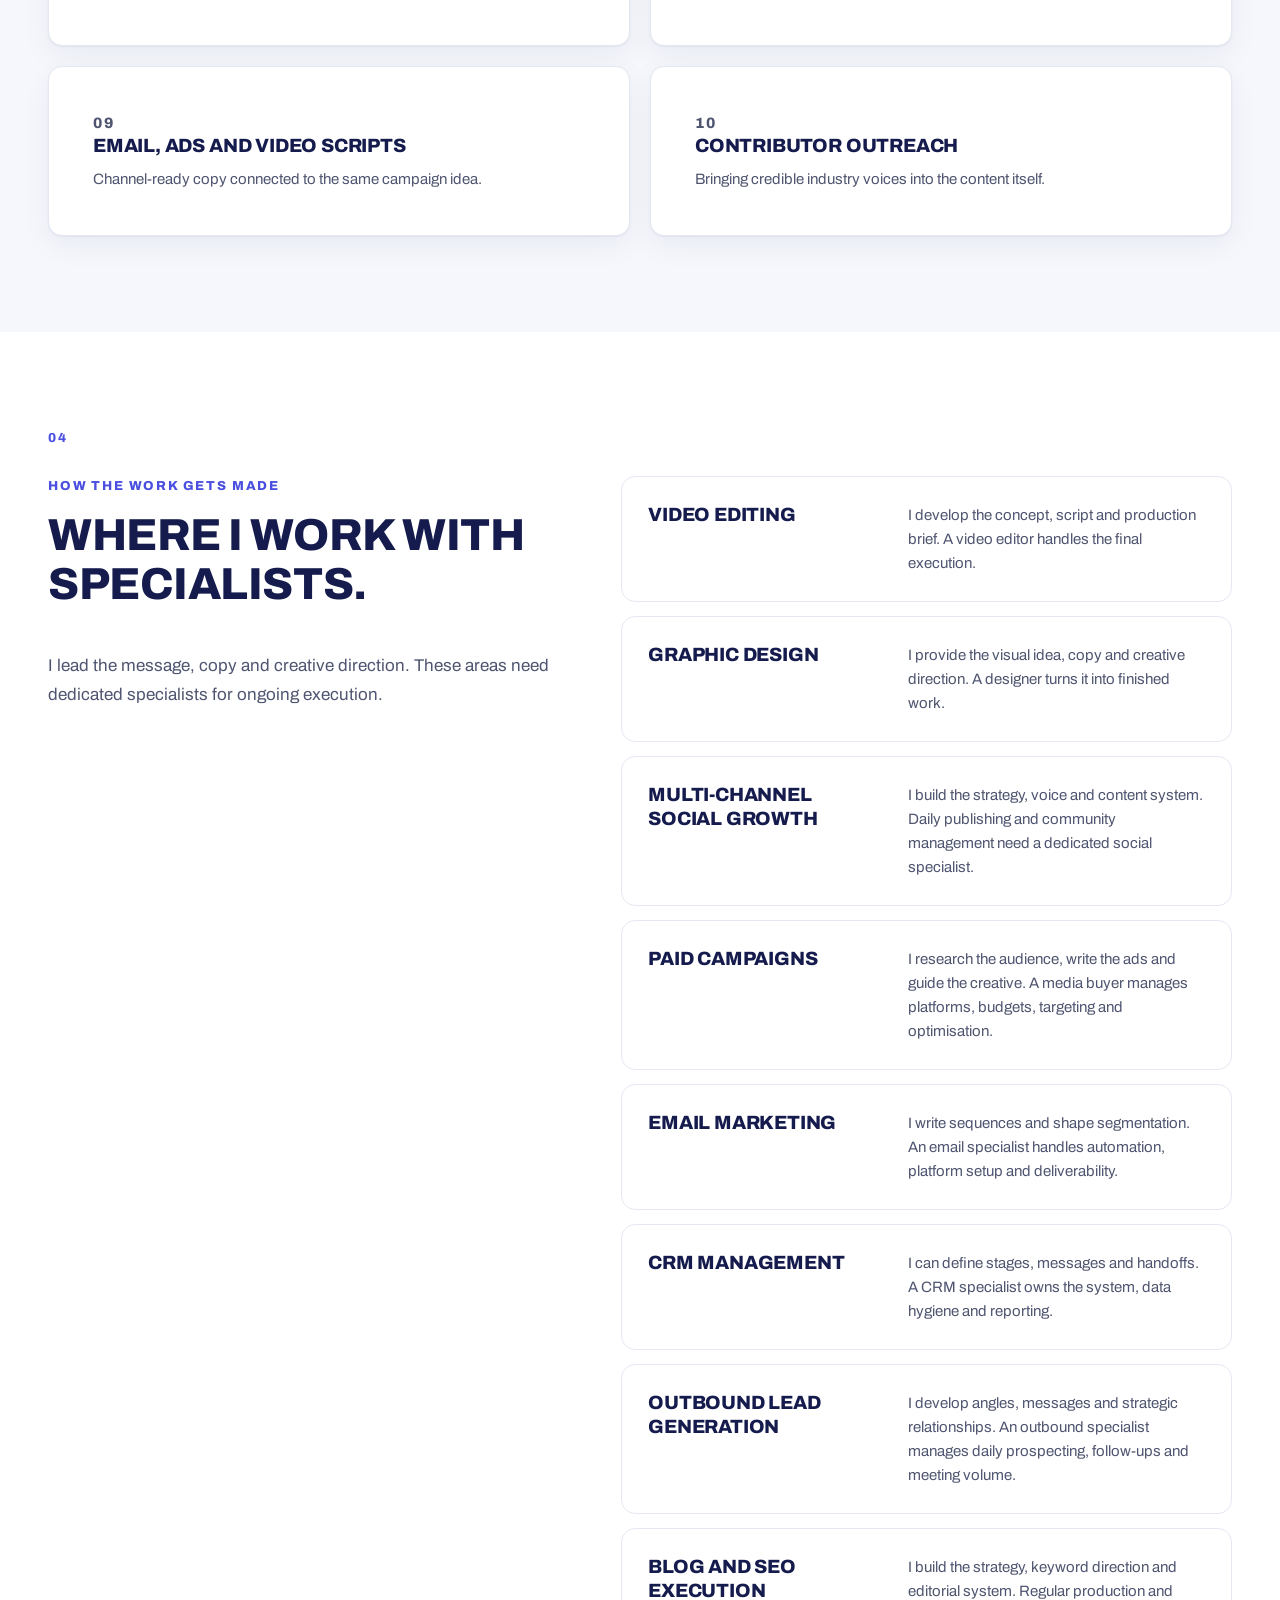
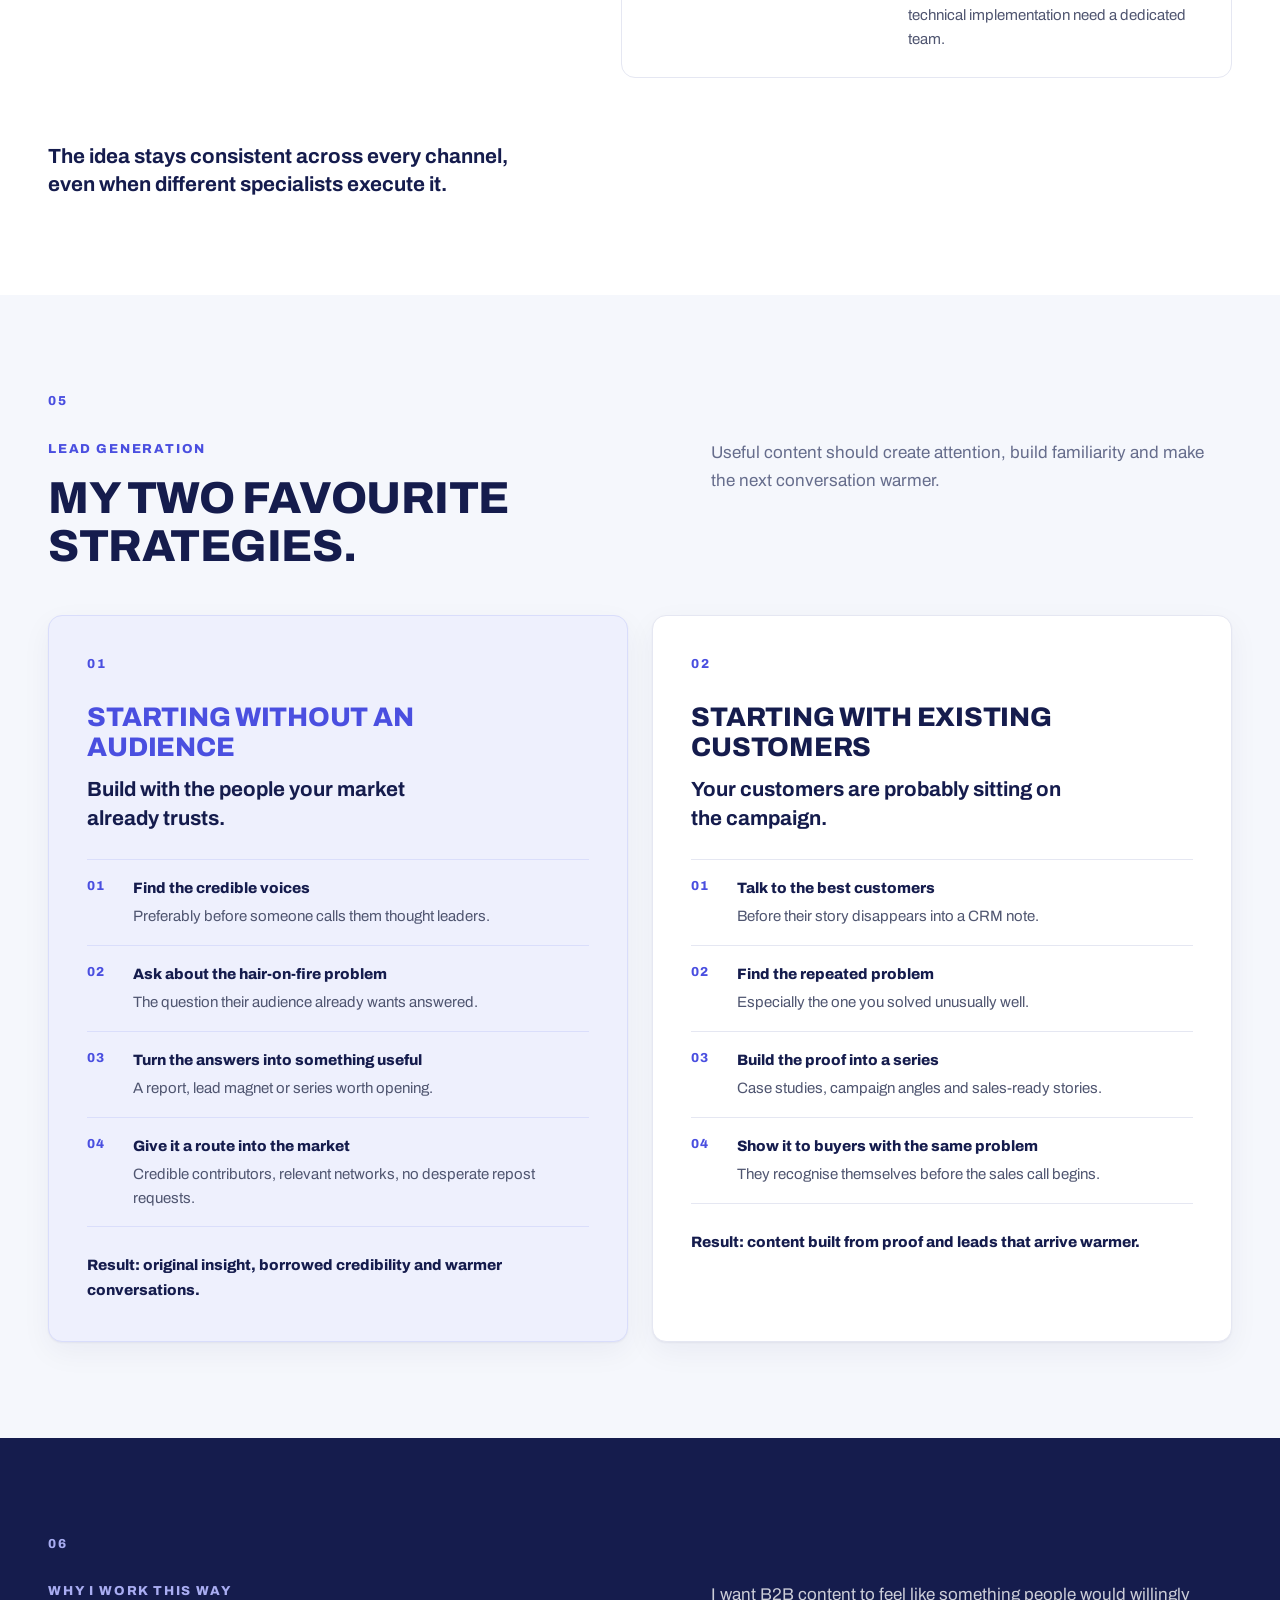
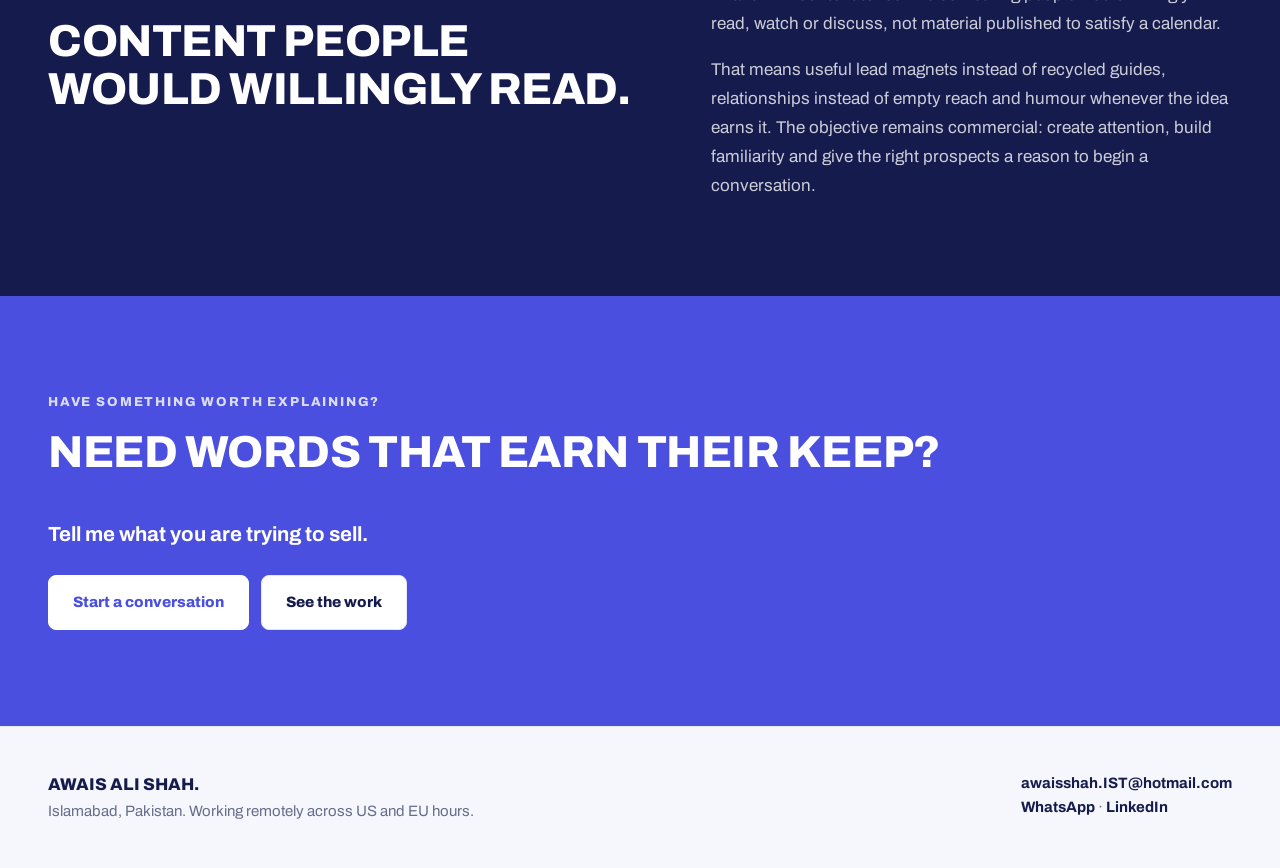
==== commit 2143b234: "Rebuild the design system in a SaaS marketing style Replaces the warm editorial system with the look" ====
--- a/index.html
+++ b/index.html
@@ -27,7 +27,7 @@
     <nav class="nav-links" aria-label="Main">
       <a href="index.html" aria-current="page">Home</a>
       <a href="work.html">Work</a>
-      <a href="contact.html">Contact</a>
+      <a class="nav-cta" href="contact.html">Contact</a>
     </nav>
   </div>
 </header>
@@ -35,17 +35,17 @@
 <main>
 
 <!-- 2. HERO -->
-<section class="sec sec-ink hero">
+<section class="sec sec-paper hero">
   <div class="shell">
     <p class="kicker">Senior B2B copywriter</p>
-    <h1>Your business + my content = a match made in corporate heaven.</h1>
+    <h1>Your business + my content = a match made in <span class="ghost">corporate heaven.</span></h1>
     <div class="hero-foot">
       <p class="hero-statement">Every team needs its pirates and romantics. I am one of them. If I believe in your product, good luck keeping it on the ground.</p>
       <div>
         <p class="hero-desc">Research-led campaigns, content products and copy that gives the right people a reason to notice you.</p>
         <div class="btn-row">
-          <a class="btn btn-white" href="work.html">See the work</a>
-          <a class="btn btn-line" href="contact.html">Start a conversation</a>
+          <a class="btn btn-ink" href="work.html">See the work</a>
+          <a class="btn btn-white" href="contact.html">Start a conversation</a>
         </div>
       </div>
     </div>
@@ -74,8 +74,8 @@
     <p class="snum">02</p>
     <div class="split">
       <div>
-        <h2 style="color:var(--accent-ink)">Who am I?</h2>
-        <h3 style="margin-top:var(--sp-3);max-width:14ch">I work backward from the result.</h3>
+        <h2 style="color:var(--indigo)">Who am I?</h2>
+        <h3 style="margin-top:var(--sp-2);max-width:22ch">I work backward from the result.</h3>
       </div>
       <div>
         <p class="body">I am a copywriter with seven years of experience. Before writing, I go where your buyers already are, speak to ideal customers whenever possible and study what the strongest companies in your market are getting right.</p>
--- a/assets/css/site.css
+++ b/assets/css/site.css
@@ -1,247 +1,292 @@
 /* Awais Ali Shah — senior B2B copywriter
-   Editorial system: hard full-width section changes, one idea per section,
-   typography doing the work. Square corners, 1px rules, no shadows. */
+   SaaS marketing system: white ground, deep navy headings set in caps,
+   one indigo accent, coral reserved for numbers. Rounded cards, hairline
+   borders, soft shadows, generous air. */
 
 :root{
-  /* Four colours carry the whole site: a warm paper ground, near-black,
-     one slate-blue accent used sparingly, and a warm grey. Everything else
-     is a tint of those, so nothing competes for attention. */
-  --accent:#2f5673;        /* backgrounds: white body copy clears AA on it */
-  --accent-ink:#28495f;    /* accent as text on the paper ground, clears AA */
-  --accent-deep:#1f3a4c;
-  --accent-lite:#9db8cf;   /* the accent on a black band, where it must lift */
-  --ink:#16171a;
-  --paper:#f7f5f2;
-  --sand:#ebe7e1;
+  /* Colour. Navy carries every heading, indigo every action, coral only
+     the figures. Everything else is a grey or a tint of the two. */
+  --navy:#151c4d;          /* headings and dark bands */
+  --indigo:#4a4fe0;        /* links, labels, buttons, the accent band */
+  --indigo-deep:#3b40c4;
+  --indigo-lite:#a9adf2;   /* the accent on a navy band, where it must lift */
+  --coral:#e2541f;         /* figures only, never body copy */
+  --coral-lite:#ff8a5c;
+
   --white:#ffffff;
-
-  --ink-2:#57534d;
-  --ink-3:#7c766d;
-  --rule:#dcd6cd;
-  --rule-dark:#34302b;
-
-  --shell:1380px;
-  --pad:32px;
-
-  /* Type. Hero and section headings are the loudest things on the page. */
-  --t-hero:clamp(52px,8.2vw,116px);
-  --t-h2:clamp(50px,6.4vw,96px);
-  --t-role:clamp(32px,3.6vw,52px);
-  --t-h3:clamp(28px,2.7vw,42px);
-  --t-h4:clamp(22px,1.9vw,28px);
-  --t-lead:clamp(21px,1.9vw,28px);
-  --t-body:19px;
-  --t-meta:17px;
-  --t-nav:16px;
-  --t-num:clamp(44px,5.4vw,80px);
-
-  --sp-1:16px;
-  --sp-2:32px;
-  --sp-3:56px;
-  --sp-4:80px;
-  --sp-5:120px;
-  --step:clamp(80px,9vw,120px);
+  --tint:#f5f7fc;          /* alternating section ground */
+  --tint-2:#eef0fd;        /* featured card ground */
+  --line:#e5e7f2;          /* hairline borders */
+  --line-dark:#2c3468;     /* the same hairline on a navy band */
+
+  --ink:var(--navy);
+  --body-ink:#4f5570;
+  --muted:#666d8c;
+
+  --shell:1240px;
+  --pad:28px;
+
+  /* Type. Headings are set in caps and stay tight; body copy stays calm. */
+  --t-hero:clamp(38px,5.1vw,70px);
+  --t-h2:clamp(30px,3.5vw,50px);
+  --t-role:clamp(22px,2.1vw,30px);
+  --t-h3:clamp(22px,2.1vw,30px);
+  --t-h4:clamp(18px,1.5vw,22px);
+  --t-lead:clamp(18px,1.6vw,22px);
+  --t-body:17px;
+  --t-meta:15px;
+  --t-nav:15px;
+  --t-label:13px;
+  --t-num:clamp(36px,4.2vw,56px);
+
+  --sp-1:14px;
+  --sp-2:26px;
+  --sp-3:44px;
+  --sp-4:64px;
+  --sp-5:92px;
+  --step:clamp(72px,7.5vw,112px);
+
+  --r:14px;
+  --r-sm:8px;
+  --sh:0 1px 2px rgba(21,28,77,.05), 0 10px 30px rgba(21,28,77,.05);
+  --sh-hover:0 2px 4px rgba(21,28,77,.07), 0 18px 44px rgba(21,28,77,.09);
 }
 
 *,*::before,*::after{box-sizing:border-box}
 html{-webkit-text-size-adjust:100%}
 body{
-  margin:0;background:var(--paper);color:var(--ink);
+  margin:0;background:var(--white);color:var(--body-ink);
   font-family:"Archivo","Helvetica Neue",Arial,sans-serif;
-  font-size:var(--t-body);line-height:1.55;
+  font-size:var(--t-body);line-height:1.65;
   -webkit-font-smoothing:antialiased;
 }
 img{max-width:100%;display:block}
 a{color:inherit}
 
-h1,h2,h3,h4{margin:0;font-weight:800;letter-spacing:-0.035em}
-h1{font-size:var(--t-hero);line-height:0.95}
-h2{font-size:var(--t-h2);line-height:0.98}
-h3{font-size:var(--t-h3);line-height:1.04;letter-spacing:-0.03em}
-h4{font-size:var(--t-h4);line-height:1.12;letter-spacing:-0.025em}
+h1,h2,h3,h4{
+  margin:0;color:var(--navy);font-weight:800;
+  text-transform:uppercase;letter-spacing:-0.01em;
+}
+h1{font-size:var(--t-hero);line-height:1.04}
+h2{font-size:var(--t-h2);line-height:1.08}
+h3{font-size:var(--t-h3);line-height:1.15}
+h4{font-size:var(--t-h4);line-height:1.25}
 p{margin:0 0 1em}
 p:last-child{margin-bottom:0}
+strong,b{color:inherit}
+
+/* Outlined words inside a heading, for the second half of a line. */
+.ghost{
+  color:transparent;-webkit-text-stroke:2px #c6cae0;
+  paint-order:stroke fill;
+}
+.sec-ink .ghost,.sec-accent .ghost{-webkit-text-stroke-color:rgba(255,255,255,.55)}
+@supports not ((-webkit-text-stroke:1px #000)){
+  .ghost{color:#b7bcd4}
+  .sec-ink .ghost,.sec-accent .ghost{color:rgba(255,255,255,.6)}
+}
 
 .shell{width:100%;max-width:var(--shell);margin:0 auto;padding:0 var(--pad)}
 
 /* ---------- sections ---------- */
 .sec{padding:var(--step) 0}
-.sec-paper{background:var(--paper);color:var(--ink)}
-.sec-ink{background:var(--ink);color:#eeebe6}
-.sec-accent{background:var(--accent);color:#f4f8fb}
-.sec-sand{background:var(--sand);color:var(--ink)}
+.sec-paper{background:var(--white);color:var(--body-ink)}
+.sec-sand{background:var(--tint);color:var(--body-ink)}
+.sec-ink{background:var(--navy);color:#d5d8ea}
+.sec-accent{background:var(--indigo);color:#eceefc}
 
 .sec-ink h1,.sec-ink h2,.sec-ink h3,.sec-ink h4,
 .sec-accent h1,.sec-accent h2,.sec-accent h3,.sec-accent h4{color:var(--white)}
 
 /* section number, e.g. 01 */
 .snum{
-  font-size:var(--t-meta);font-weight:800;letter-spacing:0.08em;
-  margin:0 0 var(--sp-4);color:var(--ink);
-}
-.sec-ink .snum,.sec-accent .snum{color:#fff}
-
-/* kicker above a heading */
+  font-size:var(--t-label);font-weight:800;letter-spacing:0.16em;
+  margin:0 0 var(--sp-2);color:var(--indigo);
+}
+.sec-ink .snum{color:var(--indigo-lite)}
+.sec-accent .snum{color:rgba(255,255,255,.75)}
+
+/* small uppercase label above a heading */
 .kicker{
-  font-size:var(--t-meta);font-weight:800;letter-spacing:0.14em;
-  text-transform:uppercase;margin:0 0 var(--sp-2);color:var(--accent-ink);
-}
-.sec-ink .kicker{color:var(--accent-lite)}
-.sec-accent .kicker{color:#dae7f2}
-
-.lead{font-size:var(--t-lead);line-height:1.35;font-weight:600;letter-spacing:-0.02em;max-width:24ch}
-.body{font-size:var(--t-body);line-height:1.6;max-width:62ch;color:inherit}
-.body-muted{color:var(--ink-2)}
-.sec-ink .body-muted,.sec-accent .body-muted{color:#c2cedb}
+  font-size:var(--t-label);font-weight:800;letter-spacing:0.14em;
+  text-transform:uppercase;margin:0 0 var(--sp-1);color:var(--indigo);
+}
+.sec-ink .kicker{color:var(--indigo-lite)}
+.sec-accent .kicker{color:rgba(255,255,255,.8)}
+
+.lead{font-size:var(--t-lead);line-height:1.4;font-weight:700;color:var(--navy);max-width:34ch}
+.sec-ink .lead,.sec-accent .lead{color:var(--white)}
+.body{font-size:var(--t-body);line-height:1.7;max-width:62ch;color:inherit}
+.body-muted{color:var(--muted)}
+.sec-ink .body-muted,.sec-accent .body-muted{color:rgba(255,255,255,.78)}
 
 /* two column: heading left, supporting copy right */
-.split{display:grid;grid-template-columns:minmax(0,1.25fr) minmax(0,1fr);gap:clamp(40px,6vw,96px);align-items:start}
+.split{display:grid;grid-template-columns:minmax(0,1.15fr) minmax(0,1fr);gap:clamp(32px,5vw,80px);align-items:start}
 .split-even{grid-template-columns:repeat(2,minmax(0,1fr))}
 
 /* ---------- nav ---------- */
-.nav{border-bottom:1px solid var(--rule);background:var(--paper);position:sticky;top:0;z-index:60}
+.nav{border-bottom:1px solid var(--line);background:rgba(255,255,255,.92);backdrop-filter:blur(10px);position:sticky;top:0;z-index:60}
 .nav-in{
   max-width:var(--shell);margin:0 auto;padding:0 var(--pad);
-  height:72px;display:flex;align-items:center;justify-content:space-between;gap:24px;
-}
-.brand{font-size:20px;font-weight:800;letter-spacing:-0.035em;text-decoration:none;white-space:nowrap}
-.brand span{color:var(--accent-ink)}
-.nav-links{display:flex;gap:30px}
+  height:76px;display:flex;align-items:center;justify-content:space-between;gap:24px;
+}
+.brand{font-size:19px;font-weight:800;letter-spacing:-0.02em;text-decoration:none;white-space:nowrap;color:var(--navy);text-transform:uppercase}
+.brand span{color:var(--indigo)}
+.nav-links{display:flex;align-items:center;gap:8px}
 .nav-links a{
-  font-size:var(--t-nav);font-weight:700;text-decoration:none;color:var(--ink);
-  padding:4px 0;border-bottom:2px solid transparent;
-}
-.nav-links a:hover{color:var(--accent-ink)}
-.nav-links a[aria-current="page"]{border-bottom-color:var(--ink)}
+  font-size:var(--t-nav);font-weight:700;text-decoration:none;color:var(--navy);
+  padding:9px 14px;border-radius:var(--r-sm);
+}
+.nav-links a:hover{color:var(--indigo);background:var(--tint-2)}
+.nav-links a[aria-current="page"]{color:var(--indigo);background:var(--tint-2)}
+.nav-cta{background:var(--indigo);color:var(--white) !important;padding:11px 20px !important}
+.nav-cta:hover{background:var(--indigo-deep) !important}
 
 /* ---------- hero ---------- */
-.hero{padding:clamp(72px,9vw,120px) 0 clamp(64px,7vw,96px)}
-.hero h1{max-width:15ch;margin-bottom:var(--sp-5)}
-.hero-foot{display:grid;grid-template-columns:minmax(0,1.3fr) minmax(0,1fr);gap:clamp(36px,5vw,80px);align-items:start}
-.hero-statement{font-size:clamp(21px,2.2vw,32px);line-height:1.2;font-weight:800;letter-spacing:-0.025em;max-width:26ch}
-.hero-desc{font-size:var(--t-body);line-height:1.55;max-width:44ch}
+.hero{padding:clamp(64px,8vw,104px) 0 clamp(56px,6vw,88px)}
+.hero h1{max-width:20ch;margin-bottom:var(--sp-3)}
+.hero-foot{display:grid;grid-template-columns:minmax(0,1.15fr) minmax(0,1fr);gap:clamp(32px,4vw,64px);align-items:start;margin-top:var(--sp-4)}
+.hero-statement{font-size:var(--t-lead);line-height:1.45;font-weight:700;color:var(--navy);max-width:30ch}
+.sec-ink .hero-statement,.sec-accent .hero-statement{color:var(--white)}
+.hero-desc{font-size:var(--t-body);line-height:1.7;max-width:46ch}
 
 /* ---------- buttons ---------- */
-.btn-row{display:flex;flex-wrap:wrap;gap:14px;margin-top:var(--sp-2)}
+.btn-row{display:flex;flex-wrap:wrap;gap:12px;margin-top:var(--sp-2)}
 .btn{
-  display:inline-block;padding:16px 26px;font-size:var(--t-nav);font-weight:800;
-  letter-spacing:-0.01em;text-decoration:none;border:2px solid transparent;
-}
-.btn-ink{background:var(--ink);color:#fff;border-color:var(--ink)}
-.btn-ink:hover{background:var(--accent);border-color:var(--accent)}
-.btn-white{background:var(--paper);color:var(--ink);border-color:var(--paper)}
-.btn-white:hover{background:transparent;color:#fff}
-.btn-line{background:transparent;color:currentColor;border-color:currentColor}
-.btn-line:hover{background:var(--ink);color:#fff;border-color:var(--ink)}
-.sec-accent .btn-line:hover{background:#fff;color:var(--accent);border-color:#fff}
-
-/* ---------- roles, 2 by 2 ---------- */
-.roles{margin-top:var(--sp-4);border-top:2px solid var(--ink)}
-.roles-grid{display:grid;grid-template-columns:repeat(2,minmax(0,1fr))}
-.role{padding:var(--sp-3) 0;border-bottom:1px solid var(--rule)}
-.role:nth-child(odd){padding-right:clamp(24px,4vw,64px);border-right:1px solid var(--rule)}
-.role:nth-child(even){padding-left:clamp(24px,4vw,64px)}
-.role b{display:block;font-size:var(--t-meta);font-weight:800;letter-spacing:0.12em;text-transform:uppercase;color:var(--accent-ink);margin-bottom:12px}
-/* same block on a black band */
-.sec-ink .roles{border-top-color:var(--rule-dark)}
-.sec-ink .role,.sec-ink .role:nth-child(odd){border-color:var(--rule-dark)}
-.sec-ink .role b{color:var(--accent-lite)}
-.role span{display:block;font-size:var(--t-role);font-weight:800;letter-spacing:-0.035em;line-height:1}
-
-/* ---------- proof metrics ---------- */
-.metrics{
-  margin-top:var(--sp-5);display:grid;grid-template-columns:repeat(3,minmax(0,1fr));
-  border-top:2px solid var(--ink);border-bottom:2px solid var(--ink);
-}
-.metric{padding:var(--sp-3) clamp(20px,3vw,44px) var(--sp-3) 0}
-.metric + .metric{border-left:1px solid var(--rule);padding-left:clamp(20px,3vw,44px)}
-.metric b{display:block;font-size:var(--t-num);font-weight:800;letter-spacing:-0.045em;line-height:0.92;color:var(--accent-ink)}
-.metric span{display:block;margin-top:var(--sp-2);font-size:var(--t-meta);font-weight:700;max-width:22ch}
-
-/* ---------- numbered two column grid ---------- */
-.grid2{margin-top:var(--sp-4);display:grid;grid-template-columns:repeat(2,minmax(0,1fr));border-top:2px solid var(--ink)}
-.cell{padding:var(--sp-3) 0}
-.cell:nth-child(odd){padding-right:clamp(24px,4vw,64px);border-right:1px solid var(--rule)}
-.cell:nth-child(even){padding-left:clamp(24px,4vw,64px)}
-.grid2 .cell{border-bottom:1px solid var(--rule)}
-.cell-num{font-size:var(--t-meta);font-weight:800;letter-spacing:0.08em;color:var(--accent-ink);margin:0 0 var(--sp-2)}
-.cell h3{margin-bottom:var(--sp-1)}
-.cell p{font-size:var(--t-body);color:var(--ink-2);max-width:42ch;margin:0}
+  display:inline-block;padding:14px 24px;font-size:var(--t-nav);font-weight:800;
+  text-decoration:none;border:1px solid transparent;border-radius:var(--r-sm);
+  transition:background .15s ease,color .15s ease,border-color .15s ease;
+}
+.btn-ink{background:var(--indigo);color:#fff;border-color:var(--indigo)}
+.btn-ink:hover{background:var(--indigo-deep);border-color:var(--indigo-deep)}
+.btn-white{background:var(--white);color:var(--navy);border-color:var(--line)}
+.btn-white:hover{border-color:var(--indigo);color:var(--indigo)}
+.btn-line{background:transparent;color:var(--navy);border-color:#c8ccdf}
+.btn-line:hover{background:var(--navy);color:#fff;border-color:var(--navy)}
+.sec-ink .btn-line,.sec-accent .btn-line{color:#fff;border-color:rgba(255,255,255,.5)}
+.sec-ink .btn-line:hover,.sec-accent .btn-line:hover{background:#fff;color:var(--navy);border-color:#fff}
+.sec-accent .btn-ink{background:var(--white);color:var(--indigo);border-color:var(--white)}
+.sec-accent .btn-ink:hover{background:var(--navy);color:#fff;border-color:var(--navy)}
+
+/* ---------- roles, as cards ---------- */
+.roles{margin-top:var(--sp-3)}
+.roles-grid{display:grid;grid-template-columns:repeat(2,minmax(0,1fr));gap:20px}
+.role{
+  padding:var(--sp-3) var(--sp-3) calc(var(--sp-3) - 6px);
+  background:var(--white);border:1px solid var(--line);border-radius:var(--r);box-shadow:var(--sh);
+}
+.role b{display:block;font-size:var(--t-label);font-weight:800;letter-spacing:0.12em;text-transform:uppercase;color:var(--indigo);margin-bottom:10px}
+.role span{display:block;font-size:var(--t-role);font-weight:800;text-transform:uppercase;color:var(--navy);line-height:1.1}
+.sec-ink .role{background:rgba(255,255,255,.05);border-color:var(--line-dark);box-shadow:none}
+.sec-ink .role b{color:var(--indigo-lite)}
+.sec-ink .role span{color:#fff}
+
+/* ---------- proof metrics, as stat tiles ---------- */
+.metrics{margin-top:var(--sp-4);display:grid;grid-template-columns:repeat(3,minmax(0,1fr));gap:20px}
+.metric{
+  padding:var(--sp-3);background:var(--white);border:1px solid var(--line);
+  border-radius:var(--r);box-shadow:var(--sh);
+}
+.metric::before,.results-grid div::before{
+  content:"";display:block;width:0;height:0;margin-bottom:16px;
+  border-left:11px solid transparent;border-right:11px solid transparent;
+  border-bottom:13px solid var(--indigo);
+}
+.metric b{display:block;font-size:var(--t-num);font-weight:800;letter-spacing:-0.02em;line-height:1;color:var(--coral)}
+.metric span{display:block;margin-top:14px;font-size:var(--t-meta);font-weight:600;color:var(--body-ink);max-width:24ch}
+
+/* ---------- numbered grid, as cards ---------- */
+.grid2{margin-top:var(--sp-3);display:grid;grid-template-columns:repeat(2,minmax(0,1fr));gap:20px}
+.cell{
+  padding:var(--sp-3);background:var(--white);border:1px solid var(--line);
+  border-radius:var(--r);box-shadow:var(--sh);
+}
+.cell-num{font-size:var(--t-label);font-weight:800;letter-spacing:0.12em;color:var(--indigo);margin:0 0 12px}
+.cell h3{margin-bottom:10px;font-size:var(--t-h4)}
+.cell p{font-size:var(--t-meta);line-height:1.6;color:var(--body-ink);max-width:44ch;margin:0}
 
 /* ---------- specialists, sticky heading + rows ---------- */
-.spec-wrap{display:grid;grid-template-columns:minmax(0,1fr) minmax(0,1.15fr);gap:clamp(40px,6vw,96px);align-items:start}
-.spec-head{position:sticky;top:104px}
-.spec-list{border-top:2px solid var(--ink)}
-.spec-row{display:grid;grid-template-columns:minmax(0,1fr) minmax(0,1.25fr);gap:clamp(20px,3vw,44px);padding:var(--sp-3) 0;border-bottom:1px solid var(--rule)}
+.spec-wrap{display:grid;grid-template-columns:minmax(0,1fr) minmax(0,1.2fr);gap:clamp(32px,5vw,80px);align-items:start}
+.spec-head{position:sticky;top:110px}
+.spec-list{display:grid;gap:14px}
+.spec-row{
+  display:grid;grid-template-columns:minmax(0,1fr) minmax(0,1.3fr);gap:clamp(16px,2.5vw,36px);
+  padding:var(--sp-2);background:var(--white);border:1px solid var(--line);border-radius:var(--r);
+}
 .spec-row h4{margin:0}
-.spec-row p{margin:0;font-size:var(--t-body);line-height:1.5;max-width:44ch}
+.spec-row p{margin:0;font-size:var(--t-meta);line-height:1.6}
 
 /* ---------- strategy cards ---------- */
-.cards{margin-top:var(--sp-4);display:grid;grid-template-columns:repeat(2,minmax(0,1fr));gap:clamp(24px,3vw,40px)}
-.card{padding:clamp(32px,4vw,56px)}
-.card-accent{background:var(--accent);color:#f4f8fb}
-.card-accent h3{color:#fff}
-.card-sand{background:var(--sand);color:var(--ink)}
-.card-num{font-size:var(--t-meta);font-weight:800;letter-spacing:0.08em;margin:0 0 var(--sp-4);opacity:.85}
-.card h3{margin-bottom:var(--sp-2);max-width:14ch}
-.card-sub{font-size:var(--t-lead);font-weight:700;line-height:1.25;letter-spacing:-0.02em;margin:0 0 var(--sp-3);max-width:28ch}
-.steps{list-style:none;margin:0;padding:0;border-top:1px solid currentColor}
-.steps li{display:grid;grid-template-columns:42px minmax(0,1fr);gap:14px;padding:var(--sp-2) 0;border-bottom:1px solid currentColor}
-.steps b{font-size:var(--t-meta);font-weight:800;letter-spacing:0.06em;opacity:.8}
-.steps strong{display:block;font-size:var(--t-body);font-weight:800;letter-spacing:-0.015em}
-.steps span{display:block;margin-top:6px;font-size:var(--t-meta);line-height:1.45;opacity:.9}
-.card-result{margin:var(--sp-3) 0 0;font-size:var(--t-body);font-weight:800;letter-spacing:-0.015em}
+.cards{margin-top:var(--sp-3);display:grid;grid-template-columns:repeat(2,minmax(0,1fr));gap:24px}
+.card{
+  padding:clamp(28px,3vw,44px);border:1px solid var(--line);border-radius:var(--r);
+  background:var(--white);box-shadow:var(--sh);
+}
+.card-accent{background:var(--tint-2);border-color:#d9ddfb}
+.card-accent h3{color:var(--indigo)}
+.card-sand{background:var(--white)}
+.card-num{font-size:var(--t-label);font-weight:800;letter-spacing:0.12em;margin:0 0 var(--sp-2);color:var(--indigo)}
+.card h3{margin-bottom:12px;max-width:22ch}
+.card-sub{font-size:var(--t-lead);font-weight:700;line-height:1.4;color:var(--navy);margin:0 0 var(--sp-2);max-width:32ch}
+.steps{list-style:none;margin:0;padding:0;border-top:1px solid var(--line)}
+.card-accent .steps,.card-accent .steps li{border-color:#dadefb}
+.steps li{display:grid;grid-template-columns:34px minmax(0,1fr);gap:12px;padding:16px 0;border-bottom:1px solid var(--line)}
+.steps b{font-size:var(--t-label);font-weight:800;letter-spacing:0.06em;color:var(--indigo)}
+.steps strong{display:block;font-size:var(--t-meta);font-weight:800;color:var(--navy)}
+.steps span{display:block;margin-top:5px;font-size:var(--t-meta);line-height:1.55;color:var(--body-ink)}
+.card-result{margin:var(--sp-2) 0 0;font-size:var(--t-meta);font-weight:800;color:var(--navy)}
 
 /* ---------- work page ---------- */
-.rail{position:sticky;top:72px;z-index:50;background:var(--paper);border-bottom:1px solid var(--rule);overflow:hidden}
-.rail-in{max-width:var(--shell);margin:0 auto;padding:0 var(--pad);display:flex;gap:30px;overflow-x:auto;min-width:0;scrollbar-width:none;-webkit-overflow-scrolling:touch}
+.rail{position:sticky;top:76px;z-index:50;background:rgba(255,255,255,.94);backdrop-filter:blur(10px);border-bottom:1px solid var(--line);overflow:hidden}
+.rail-in{max-width:var(--shell);margin:0 auto;padding:0 var(--pad);display:flex;gap:8px;overflow-x:auto;min-width:0;scrollbar-width:none;-webkit-overflow-scrolling:touch}
 .rail-in::-webkit-scrollbar{display:none}
 .rail a{
-  font-size:var(--t-nav);font-weight:800;text-decoration:none;color:var(--ink-3);
-  padding:18px 0;white-space:nowrap;border-bottom:3px solid transparent;
-}
-.rail a:hover{color:var(--ink)}
-.rail a.is-current{color:var(--accent-ink);border-bottom-color:var(--accent-ink)}
-
-.case{padding:var(--step) 0;border-top:1px solid var(--rule)}
+  font-size:var(--t-nav);font-weight:700;text-decoration:none;color:var(--muted);
+  padding:16px 14px;white-space:nowrap;border-bottom:3px solid transparent;
+}
+.rail a:hover{color:var(--navy)}
+.rail a.is-current{color:var(--indigo);border-bottom-color:var(--indigo)}
+
+.case{padding:var(--step) 0;border-top:1px solid var(--line)}
 .case:first-of-type{border-top:0}
-.case-head{display:grid;grid-template-columns:minmax(0,1.2fr) minmax(0,1fr);gap:clamp(40px,6vw,88px);align-items:start}
-.case-head h2{max-width:13ch}
-.case-summary{font-size:var(--t-body);line-height:1.6;max-width:46ch}
-
-.meta{margin-top:var(--sp-5);border-top:2px solid var(--ink);border-bottom:2px solid var(--ink)}
-.meta div{display:grid;grid-template-columns:minmax(0,200px) minmax(0,1fr);gap:24px;padding:22px 0;border-bottom:1px solid var(--rule)}
+.case-head{display:grid;grid-template-columns:minmax(0,1.1fr) minmax(0,1fr);gap:clamp(32px,5vw,72px);align-items:start}
+.case-head h2{max-width:20ch}
+.case-summary{font-size:var(--t-body);line-height:1.7;max-width:48ch}
+
+.meta{margin-top:var(--sp-4);border:1px solid var(--line);border-radius:var(--r);background:var(--tint);overflow:hidden}
+.meta div{display:grid;grid-template-columns:minmax(0,200px) minmax(0,1fr);gap:20px;padding:18px var(--sp-2);border-bottom:1px solid var(--line)}
 .meta div:last-child{border-bottom:0}
-.meta b{font-size:var(--t-meta);font-weight:800;letter-spacing:0.12em;text-transform:uppercase;color:var(--accent-ink)}
-.meta span{font-size:var(--t-body);font-weight:700}
+.meta b{font-size:var(--t-label);font-weight:800;letter-spacing:0.12em;text-transform:uppercase;color:var(--indigo)}
+.meta span{font-size:var(--t-meta);font-weight:700;color:var(--navy)}
 
 /* ---------- before / after comparison table ---------- */
-.compare{margin-top:var(--sp-5);border-top:2px solid var(--ink)}
+.compare{margin-top:var(--sp-4);border:1px solid var(--line);border-radius:var(--r);overflow:hidden}
 .compare-head,.compare-row{
-  display:grid;grid-template-columns:repeat(2,minmax(0,1fr));gap:clamp(24px,4vw,64px);
-  border-bottom:1px solid var(--rule);
-}
-.compare-head{padding:18px 0}
-.compare-head span{font-size:var(--t-meta);font-weight:800;letter-spacing:0.14em;text-transform:uppercase}
-.compare-head span:last-child{color:var(--accent-ink)}
-.compare-row{padding:24px 0;align-items:start}
-.compare-row p{margin:0;font-size:var(--t-body);line-height:1.45;color:var(--ink-2)}
-.compare-row p:last-child{color:var(--ink);font-weight:700}
+  display:grid;grid-template-columns:repeat(2,minmax(0,1fr));gap:clamp(20px,3vw,48px);
+  padding:16px var(--sp-2);border-bottom:1px solid var(--line);
+}
+.compare-head{background:var(--tint);padding-top:14px;padding-bottom:14px}
+.compare-head span{font-size:var(--t-label);font-weight:800;letter-spacing:0.12em;text-transform:uppercase;color:var(--muted)}
+.compare-head span:last-child{color:var(--indigo)}
+.compare-row{align-items:start;padding-top:18px;padding-bottom:18px}
+.compare-row:last-child{border-bottom:0}
+.compare-row p{margin:0;font-size:var(--t-meta);line-height:1.55;color:var(--muted)}
+.compare-row p:last-child{color:var(--navy);font-weight:700}
 .compare-row em{display:none}
 
-.results{margin-top:var(--sp-5);background:var(--ink);color:#eeebe6;padding:clamp(36px,4vw,64px)}
-.results .kicker{color:var(--accent-lite);margin-bottom:var(--sp-3)}
-.results-grid{display:grid;grid-template-columns:repeat(auto-fit,minmax(200px,1fr));border-top:1px solid rgba(255,255,255,.28)}
-.results-grid div{padding:var(--sp-3) clamp(18px,2vw,32px) var(--sp-3) 0}
-.results-grid div + div{border-left:1px solid rgba(255,255,255,.28);padding-left:clamp(18px,2vw,32px)}
-.results-grid b{display:block;font-size:var(--t-num);font-weight:800;letter-spacing:-0.045em;line-height:0.92;color:var(--accent-lite)}
-.results-grid span{display:block;margin-top:var(--sp-2);font-size:var(--t-meta);font-weight:700;max-width:22ch}
+/* ---------- results, as stat tiles on a tinted panel ---------- */
+.results{margin-top:var(--sp-4);background:var(--tint);border:1px solid var(--line);border-radius:var(--r);padding:clamp(28px,3vw,44px)}
+.results .kicker{color:var(--navy);margin-bottom:var(--sp-2)}
+.results-grid{display:grid;grid-template-columns:repeat(auto-fit,minmax(190px,1fr));gap:16px}
+.results-grid div{background:var(--white);border:1px solid var(--line);border-radius:var(--r-sm);padding:var(--sp-2)}
+.results-grid b{display:block;font-size:var(--t-num);font-weight:800;letter-spacing:-0.02em;line-height:1;color:var(--coral)}
+.results-grid span{display:block;margin-top:12px;font-size:var(--t-meta);font-weight:600;color:var(--body-ink)}
 
 /* Screenshots sit two to a row, every frame the same size, caption beneath.
    The grid is held well inside the shell so the frames stay modest: a
    screenshot is never blown up past the resolution it was captured at. */
 .shots{
-  margin:var(--sp-5) auto 0;display:grid;gap:var(--sp-4);
+  margin:var(--sp-4) auto 0;display:grid;gap:var(--sp-3);
   grid-template-columns:repeat(2,minmax(0,1fr));max-width:1000px
 }
 .shots-2{grid-template-columns:repeat(2,minmax(0,1fr))}
@@ -250,82 +295,85 @@
    natural size when it is smaller than the frame, so nothing is upscaled. */
 .shot img{
   display:block;width:100%;aspect-ratio:4/3;object-fit:scale-down;
-  border:1px solid var(--rule);background:var(--white);padding:clamp(12px,1.4vw,22px)
-}
-.shot figcaption{margin-top:var(--sp-1);font-size:var(--t-meta);font-weight:700;color:var(--ink-2)}
-
-.links{margin:var(--sp-3) 0 0;padding:0;list-style:none;border-top:2px solid var(--ink)}
-.links li{border-bottom:1px solid var(--rule)}
+  border:1px solid var(--line);border-radius:var(--r);background:var(--white);
+  padding:clamp(12px,1.4vw,22px);box-shadow:var(--sh);
+}
+.shot figcaption{margin-top:12px;font-size:var(--t-meta);font-weight:600;color:var(--muted)}
+
+.links{margin:var(--sp-2) 0 0;padding:0;list-style:none;border:1px solid var(--line);border-radius:var(--r);overflow:hidden}
+.links li{border-bottom:1px solid var(--line)}
+.links li:last-child{border-bottom:0}
 .links a{
-  display:grid;grid-template-columns:minmax(0,1fr) auto;gap:20px;align-items:center;
-  padding:22px 0;text-decoration:none;font-size:var(--t-lead);font-weight:800;letter-spacing:-0.02em;
-}
-.links a:hover{color:var(--accent-ink)}
-.links small{font-size:var(--t-meta);font-weight:700;color:var(--ink-3);white-space:nowrap}
-
-.site-link{margin:var(--sp-1) 0 0;font-size:var(--t-meta);font-weight:800}
-.site-link a{color:var(--accent-ink);text-decoration:none;border-bottom:2px solid var(--accent-ink)}
-.site-link a:hover{color:var(--ink);border-bottom-color:var(--ink)}
-
-.list{margin:var(--sp-2) 0 0;padding:0;list-style:none}
-.list li{padding:14px 0 14px 26px;position:relative;border-bottom:1px solid var(--rule);font-size:var(--t-body)}
-.list li::before{content:"";position:absolute;left:0;top:25px;width:12px;height:2px;background:var(--accent)}
-.sec-ink .list li,.sec-accent .list li{border-bottom-color:rgba(255,255,255,.22)}
+  display:grid;grid-template-columns:minmax(0,1fr) auto;gap:18px;align-items:center;
+  padding:18px var(--sp-2);text-decoration:none;font-size:var(--t-meta);font-weight:700;color:var(--navy);
+}
+.links a:hover{color:var(--indigo);background:var(--tint)}
+.links small{font-size:var(--t-label);font-weight:700;color:var(--muted);white-space:nowrap}
+
+.site-link{margin:12px 0 0;font-size:var(--t-meta);font-weight:700}
+.site-link a{color:var(--indigo);text-decoration:none;border-bottom:1px solid #c5c8f5}
+.site-link a:hover{border-bottom-color:var(--indigo)}
+
+.list{margin:var(--sp-1) 0 0;padding:0;list-style:none}
+.list li{padding:12px 0 12px 26px;position:relative;border-bottom:1px solid var(--line);font-size:var(--t-meta);color:var(--body-ink)}
+.list li::before{
+  content:"";position:absolute;left:0;top:19px;width:0;height:0;
+  border-left:6px solid transparent;border-right:6px solid transparent;border-bottom:8px solid var(--indigo);
+}
+.sec-ink .list li,.sec-accent .list li{border-bottom-color:rgba(255,255,255,.22);color:inherit}
+.sec-ink .list li::before,.sec-accent .list li::before{border-bottom-color:var(--indigo-lite)}
 
 /* ---------- before / after ---------- */
-.ba{margin-top:var(--sp-4)}
-.ba-frame{position:relative;overflow:hidden;border:1px solid var(--rule);aspect-ratio:16/9;background:var(--sand);touch-action:pan-y}
-.ba-frame img{position:absolute;inset:0;width:100%;height:100%;object-fit:cover;object-position:top center;padding:0;border:0}
+.ba{margin-top:var(--sp-3)}
+.ba-frame{position:relative;overflow:hidden;border:1px solid var(--line);border-radius:var(--r);aspect-ratio:16/9;background:var(--tint);touch-action:pan-y;box-shadow:var(--sh)}
+.ba-frame img{position:absolute;inset:0;width:100%;height:100%;object-fit:cover;object-position:top center;padding:0;border:0;border-radius:0;box-shadow:none}
 .ba-top{clip-path:inset(0 50% 0 0)}
-.ba-handle{position:absolute;top:0;bottom:0;width:3px;background:var(--accent);left:50%;transform:translateX(-1.5px);pointer-events:none}
-.ba-handle::after{content:"";position:absolute;top:50%;left:50%;width:46px;height:46px;margin:-23px 0 0 -23px;background:var(--accent)}
-.ba-tag{position:absolute;top:16px;font-size:var(--t-nav);font-weight:800;background:var(--ink);color:#fff;padding:7px 12px;pointer-events:none}
-.ba-tag-l{left:16px}
-.ba-tag-r{right:16px}
-.ba-range{width:100%;margin-top:14px;accent-color:var(--accent)}
-.ba-hint{font-size:var(--t-meta);color:var(--ink-2);margin-top:8px}
+.ba-handle{position:absolute;top:0;bottom:0;width:3px;background:var(--indigo);left:50%;transform:translateX(-1.5px);pointer-events:none}
+.ba-handle::after{content:"";position:absolute;top:50%;left:50%;width:42px;height:42px;margin:-21px 0 0 -21px;background:var(--indigo);border-radius:50%}
+.ba-tag{position:absolute;top:14px;font-size:var(--t-label);font-weight:800;letter-spacing:.08em;text-transform:uppercase;background:var(--navy);color:#fff;padding:7px 12px;border-radius:999px;pointer-events:none}
+.ba-tag-l{left:14px}
+.ba-tag-r{right:14px}
+.ba-range{width:100%;margin-top:12px;accent-color:var(--indigo)}
+.ba-hint{font-size:var(--t-meta);color:var(--muted);margin-top:8px}
 
 /* ---------- contact ---------- */
-.contact-list{margin:var(--sp-4) 0 0;padding:0;list-style:none;border-top:2px solid var(--ink)}
-.contact-list li{display:grid;grid-template-columns:minmax(0,220px) minmax(0,1fr);gap:24px;padding:26px 0;border-bottom:1px solid var(--rule);align-items:baseline}
-.contact-list b{font-size:var(--t-meta);font-weight:800;letter-spacing:0.12em;text-transform:uppercase;color:var(--accent-ink)}
-.contact-list a,.contact-list span{font-size:var(--t-lead);font-weight:800;letter-spacing:-0.02em;text-decoration:none;overflow-wrap:anywhere}
-.contact-list a{border-bottom:2px solid var(--accent)}
-.contact-list a:hover{color:var(--accent-ink)}
-.channels{display:flex;flex-wrap:wrap;gap:14px;margin-top:var(--sp-3)}
+.contact-list{margin:var(--sp-3) 0 0;padding:0;list-style:none;border:1px solid var(--line);border-radius:var(--r);overflow:hidden}
+.contact-list li{display:grid;grid-template-columns:minmax(0,220px) minmax(0,1fr);gap:20px;padding:20px var(--sp-2);border-bottom:1px solid var(--line);align-items:baseline}
+.contact-list li:last-child{border-bottom:0}
+.contact-list b{font-size:var(--t-label);font-weight:800;letter-spacing:0.12em;text-transform:uppercase;color:var(--indigo)}
+.contact-list a,.contact-list span{font-size:var(--t-lead);font-weight:700;text-decoration:none;color:var(--navy);overflow-wrap:anywhere}
+.contact-list a{border-bottom:1px solid #c5c8f5}
+.contact-list a:hover{color:var(--indigo)}
+.channels{display:flex;flex-wrap:wrap;gap:12px;margin-top:var(--sp-3)}
 
 /* ---------- footer ---------- */
-.foot{border-top:1px solid var(--rule);padding:var(--sp-3) 0}
-.foot-in{max-width:var(--shell);margin:0 auto;padding:0 var(--pad);display:flex;justify-content:space-between;gap:28px;flex-wrap:wrap;font-size:var(--t-meta)}
-.foot b{display:block;font-size:var(--t-body);font-weight:800;letter-spacing:-0.02em}
-.foot a{font-weight:800;text-decoration:none}
-.foot a:hover{color:var(--accent-ink)}
-
-:focus-visible{outline:3px solid var(--accent);outline-offset:3px}
-.anchor{scroll-margin-top:140px}
-
-/* ---------- responsive: one column at 900 and below ---------- */
+.foot{border-top:1px solid var(--line);padding:var(--sp-3) 0;background:var(--tint)}
+.foot-in{max-width:var(--shell);margin:0 auto;padding:0 var(--pad);display:flex;justify-content:space-between;gap:24px;flex-wrap:wrap;font-size:var(--t-meta);color:var(--muted)}
+.foot b{display:block;font-size:var(--t-body);font-weight:800;color:var(--navy);text-transform:uppercase}
+.foot a{font-weight:700;text-decoration:none;color:var(--navy)}
+.foot a:hover{color:var(--indigo)}
+
+:focus-visible{outline:3px solid var(--indigo);outline-offset:3px}
+.anchor{scroll-margin-top:150px}
+
+/* ---------- responsive ---------- */
 @media (max-width:900px){
-  :root{--pad:20px;--step:clamp(72px,12vw,80px)}
+  :root{--pad:18px;--step:clamp(64px,11vw,80px)}
   .split,.split-even,.hero-foot,.roles-grid,.metrics,.grid2,.spec-wrap,
   .cards,.case-head,.shots,.spec-row,.results-grid{grid-template-columns:minmax(0,1fr)}
-  .role:nth-child(odd),.cell:nth-child(odd){padding-right:0;border-right:0}
-  .role:nth-child(even),.cell:nth-child(even){padding-left:0}
-  .metric + .metric,.results-grid div + div{border-left:0;padding-left:0;border-top:1px solid var(--rule)}
   .compare-head{display:none}
-  .compare-row{grid-template-columns:minmax(0,1fr);gap:var(--sp-1);padding:22px 0}
+  .compare-row{grid-template-columns:minmax(0,1fr);gap:10px}
   .compare-row em{
-    display:block;font-style:normal;font-size:14px;font-weight:800;
-    letter-spacing:0.12em;text-transform:uppercase;color:var(--ink-3);margin-bottom:6px;
+    display:block;font-style:normal;font-size:12px;font-weight:800;
+    letter-spacing:0.12em;text-transform:uppercase;color:var(--muted);margin-bottom:4px;
   }
-  .compare-row p:last-child em{color:var(--accent-ink)}
-  .results-grid div + div{border-top-color:rgba(255,255,255,.4)}
+  .compare-row p:last-child em{color:var(--indigo)}
   .spec-head{position:static}
-  .meta div{grid-template-columns:minmax(0,1fr);gap:6px}
-  .contact-list li{grid-template-columns:minmax(0,1fr);gap:6px}
-  .nav-in{height:auto;padding-top:14px;padding-bottom:14px;flex-direction:column;align-items:flex-start;gap:12px}
+  .meta div{grid-template-columns:minmax(0,1fr);gap:4px}
+  .contact-list li{grid-template-columns:minmax(0,1fr);gap:4px}
+  .nav-in{height:auto;padding-top:12px;padding-bottom:12px;flex-direction:column;align-items:flex-start;gap:10px}
+  .nav-links{flex-wrap:wrap;gap:6px}
   .rail{top:0;position:static}
-  .hero h1{margin-bottom:var(--sp-4)}
   h1,h2,h3{max-width:none}
 }
 @media (prefers-reduced-motion:reduce){*{animation-duration:.001ms !important;transition-duration:.001ms !important}}
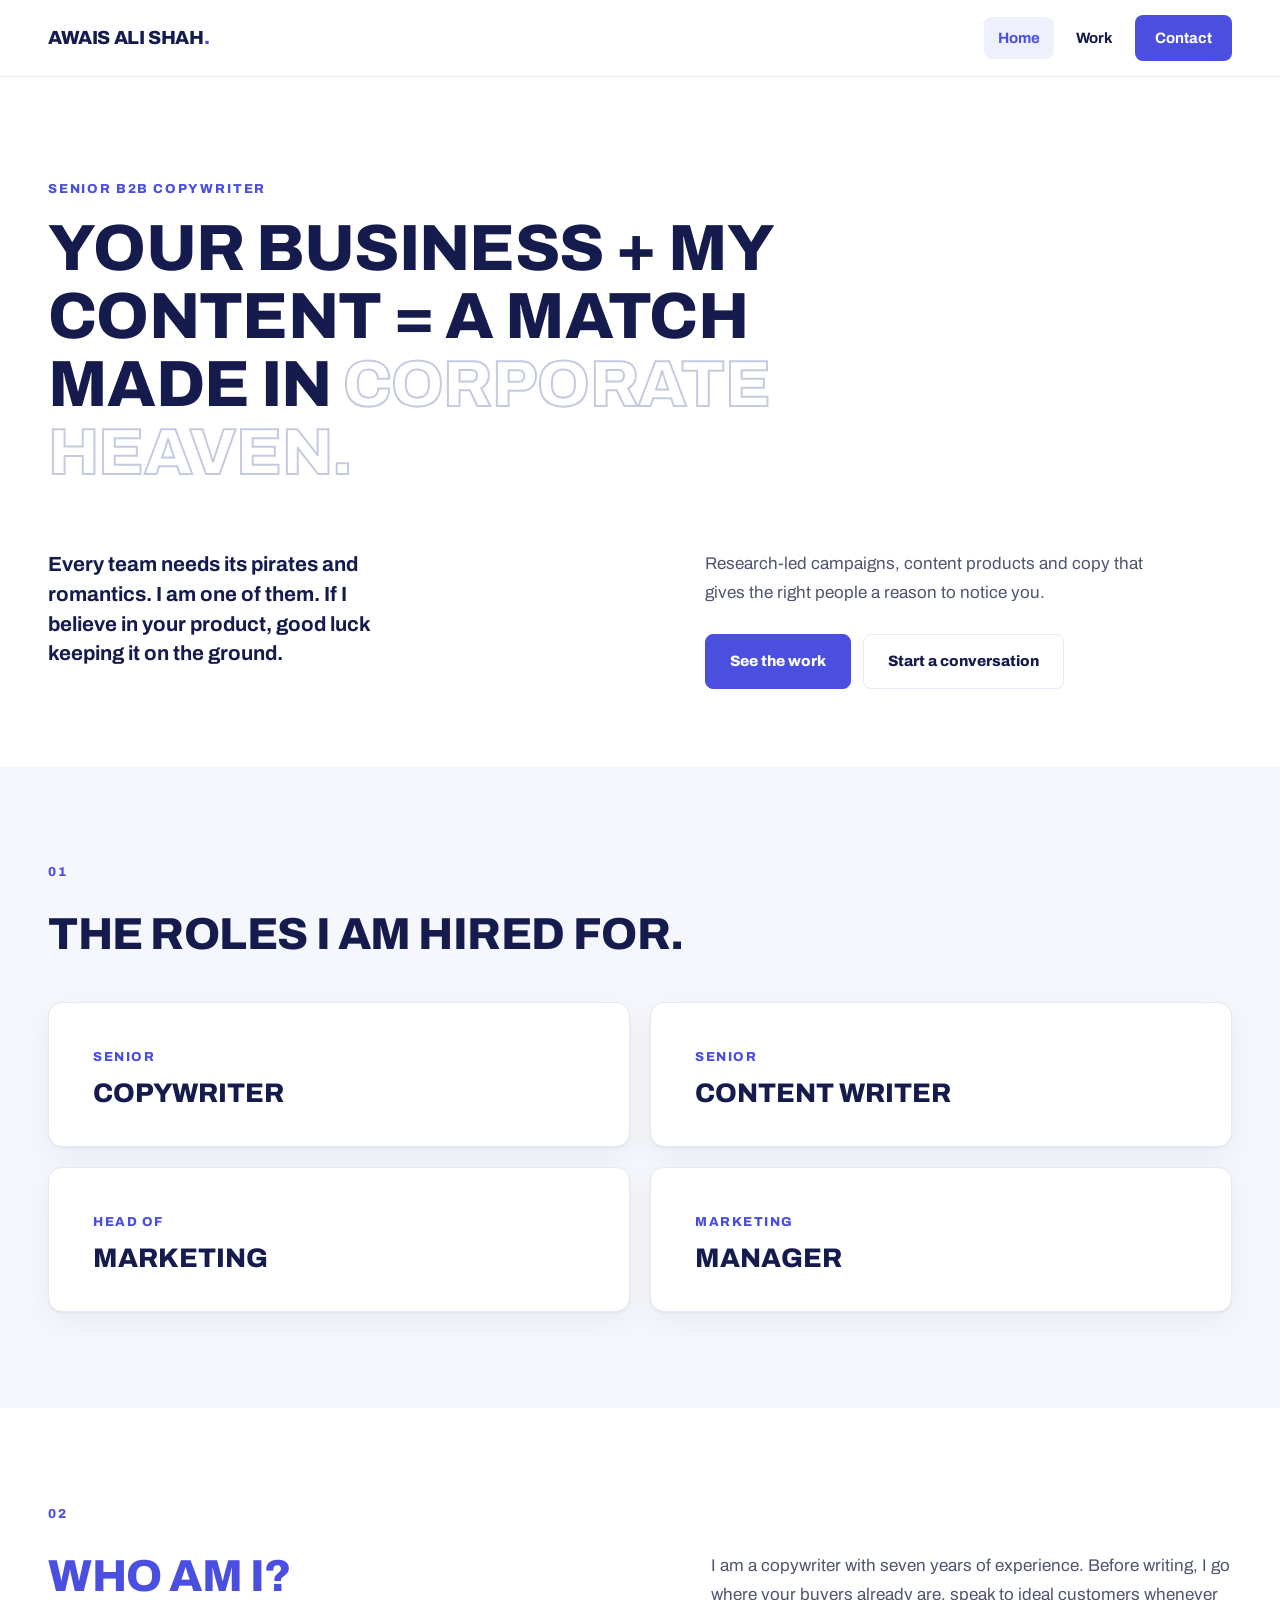
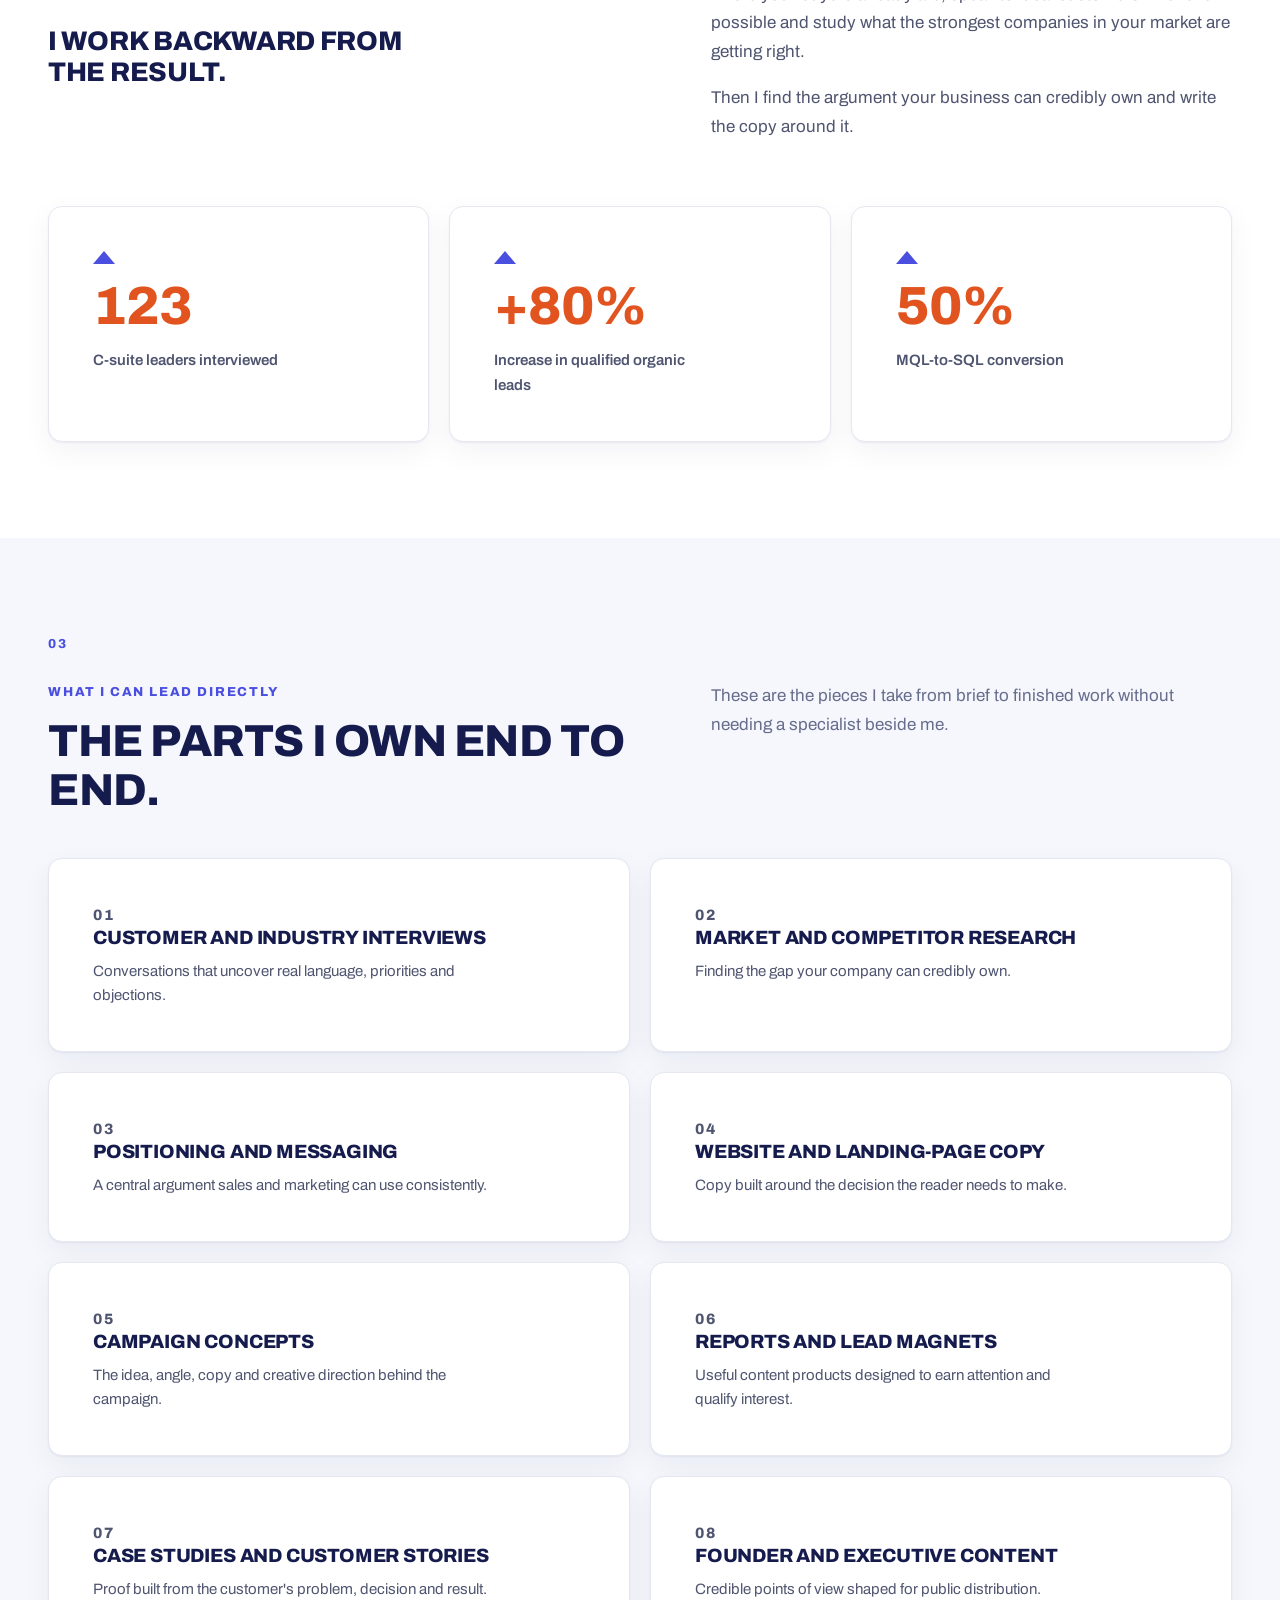
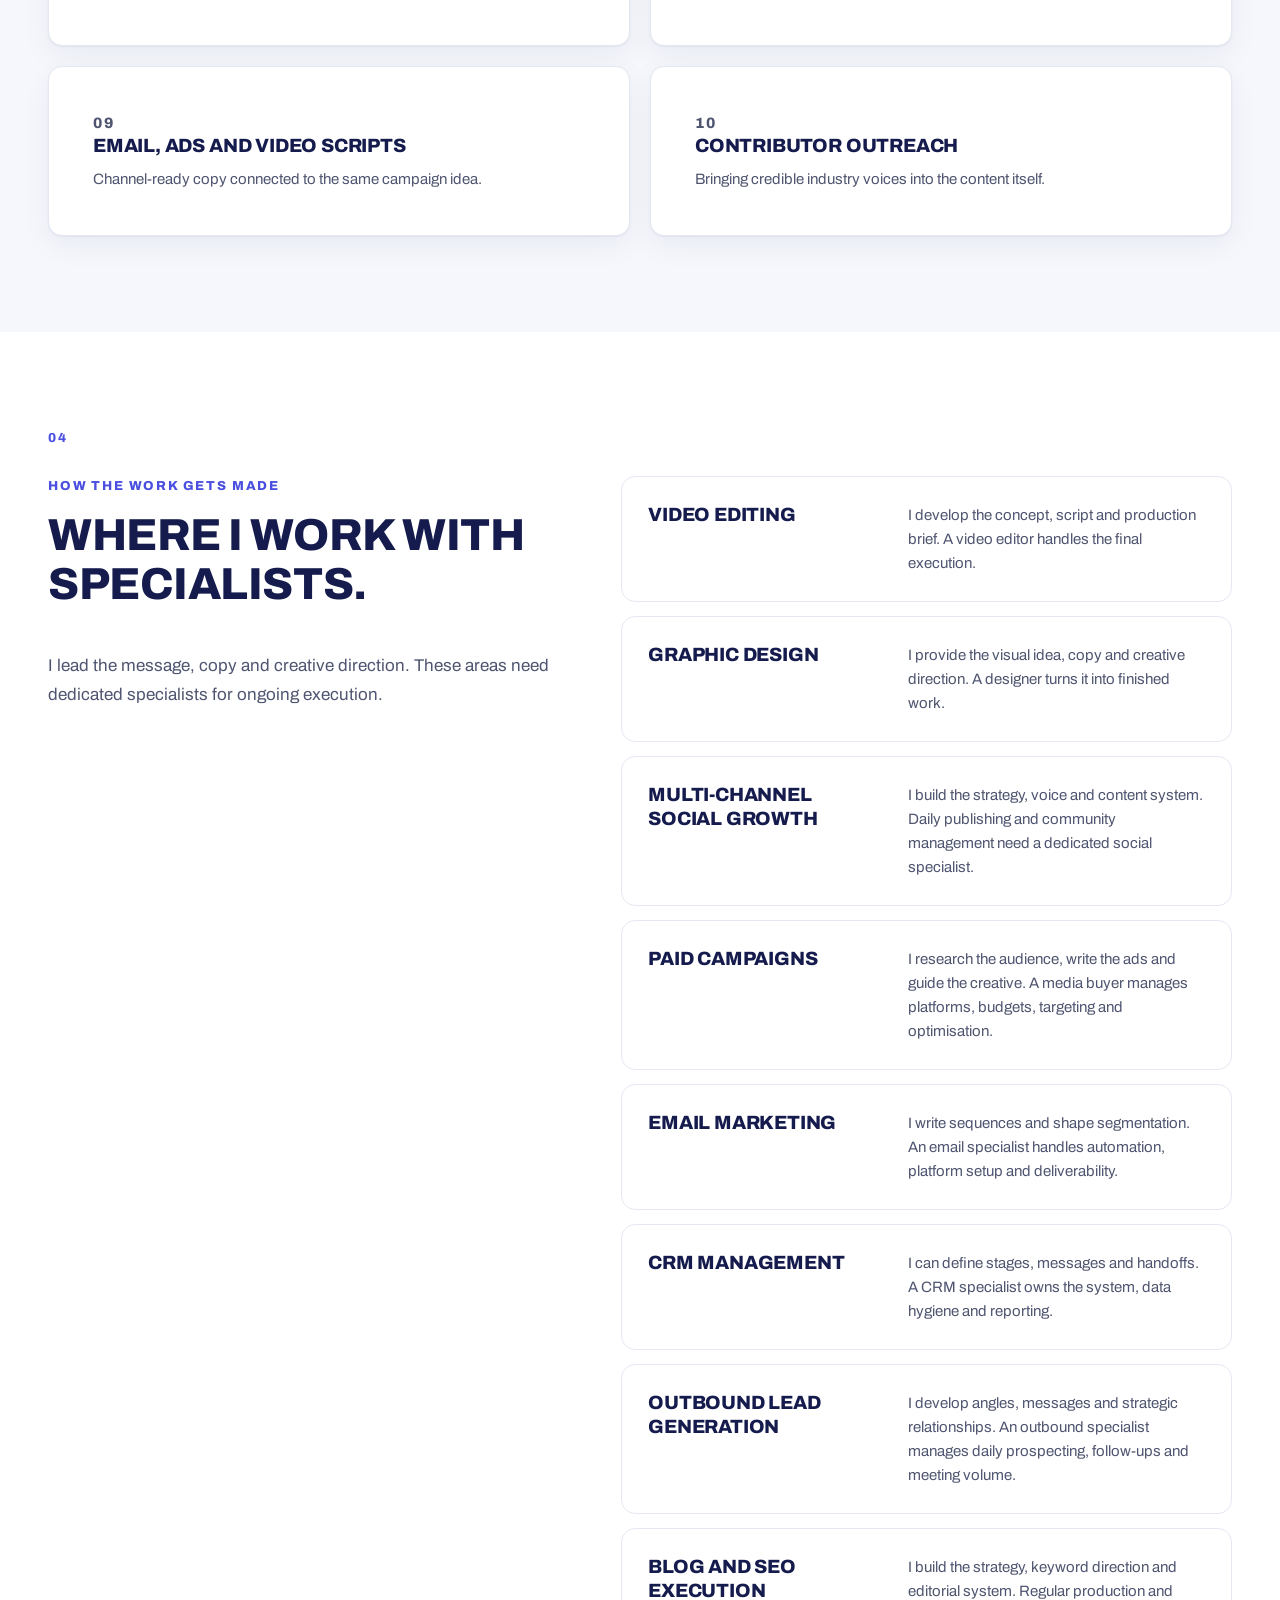
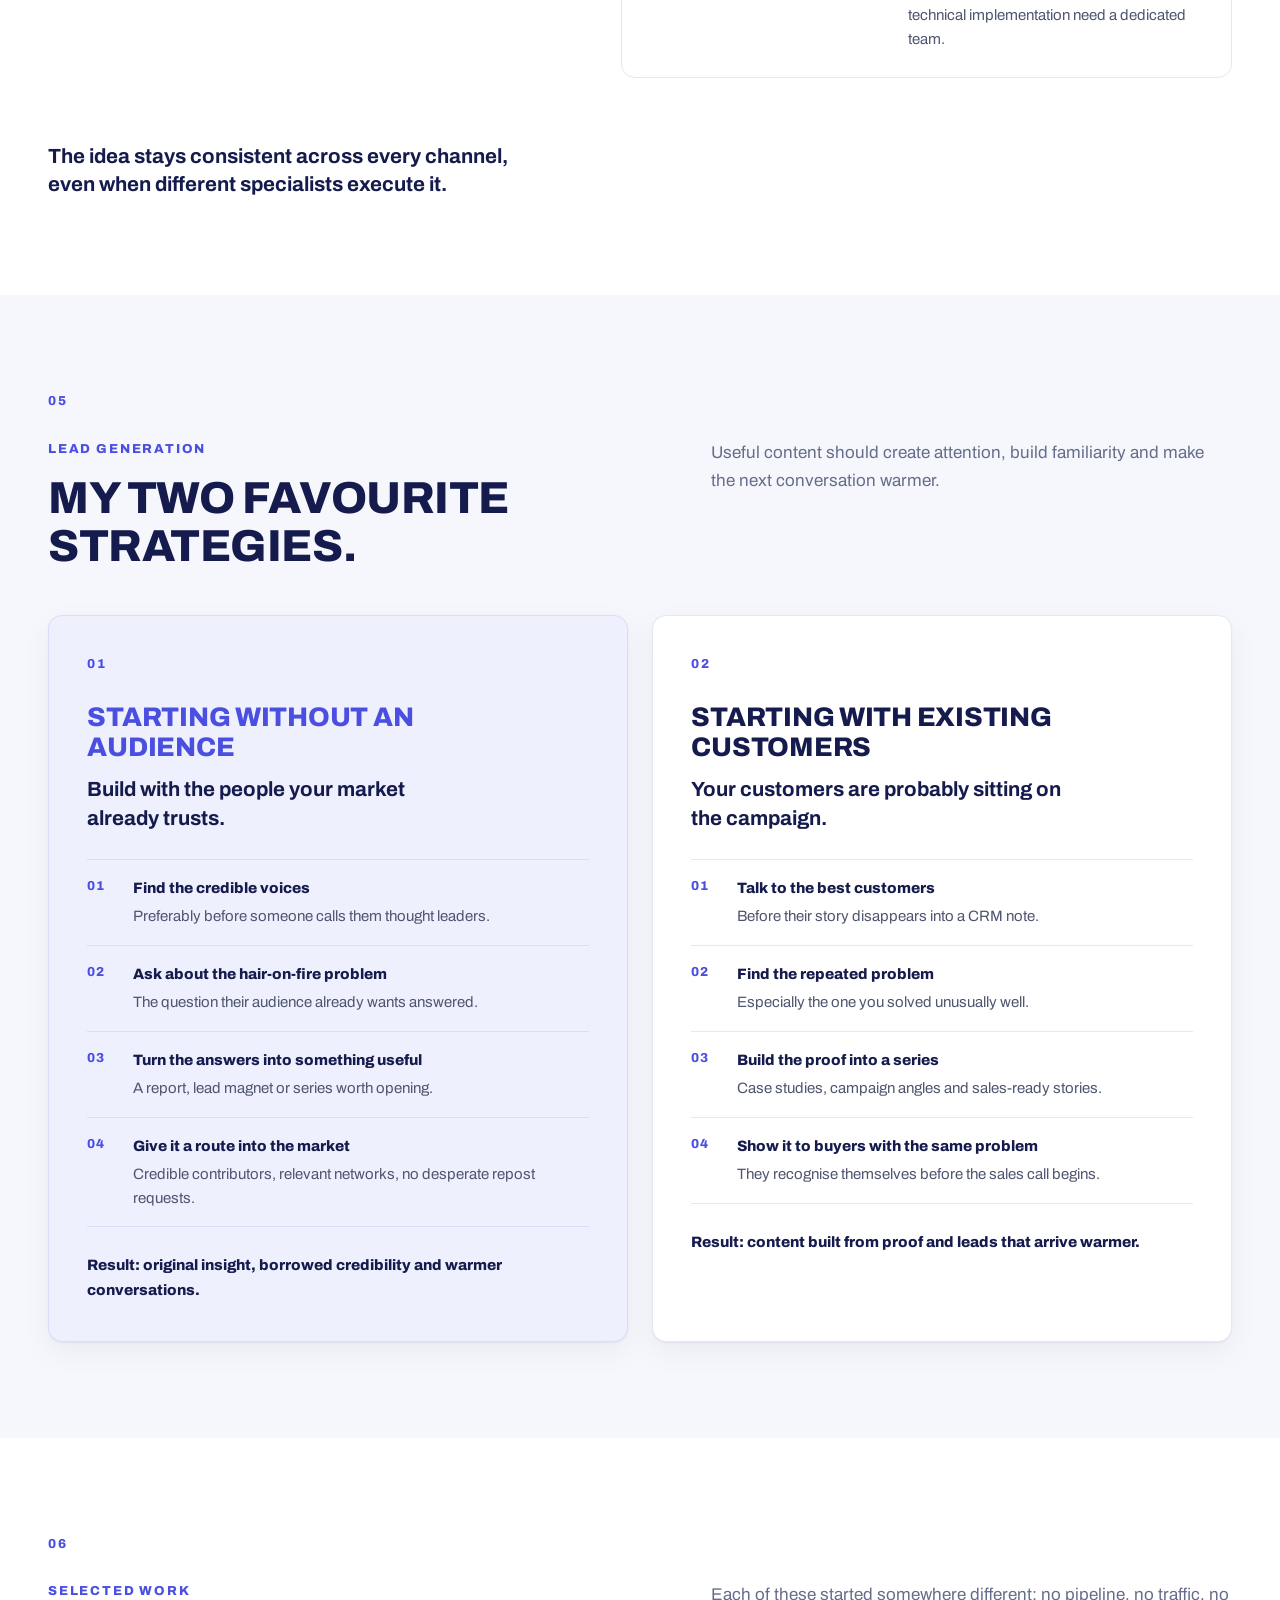
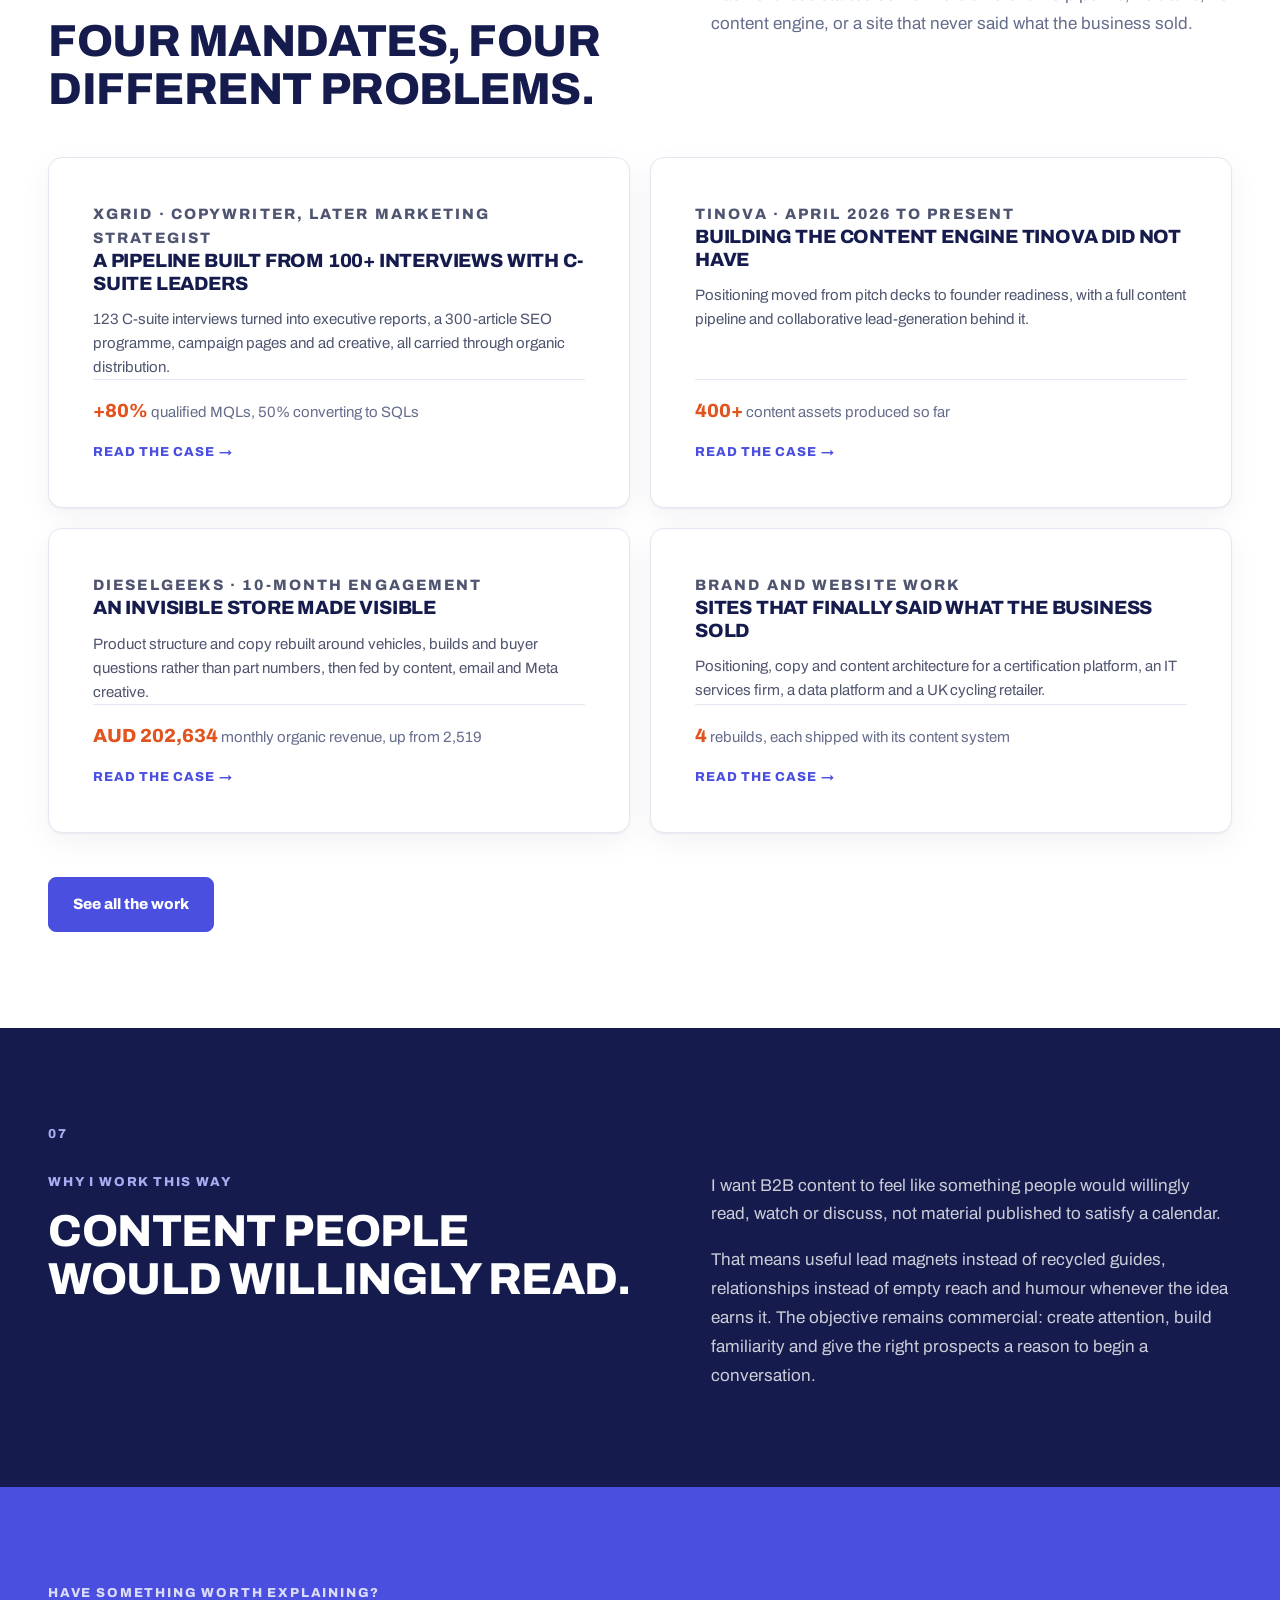
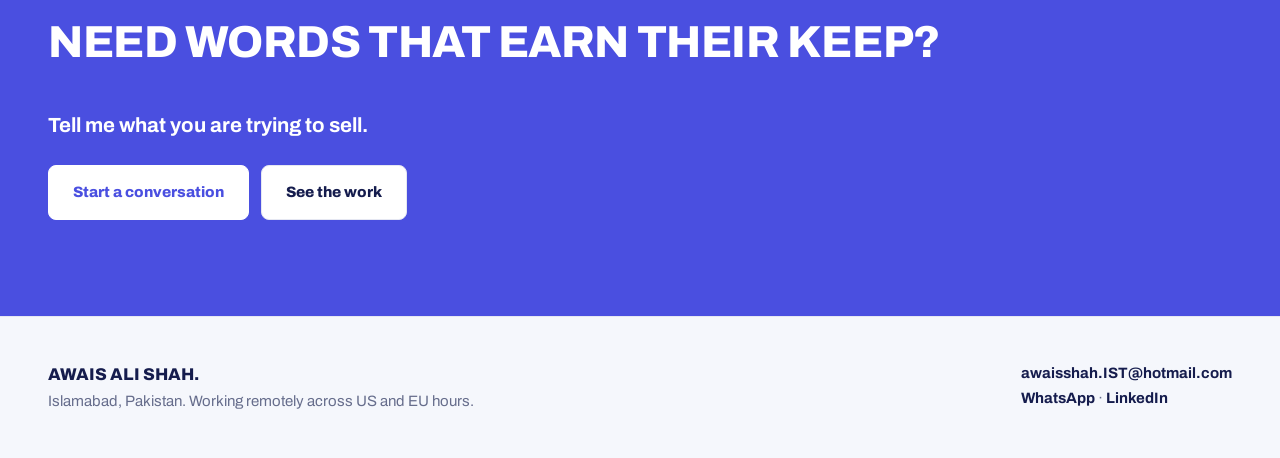
==== commit 2b261f9a: "Bring back a cut of the case studies, link the DieselGeeks site - The home page gets a selected-work" ====
--- a/index.html
+++ b/index.html
@@ -181,10 +181,59 @@
   </div>
 </section>
 
-<!-- 8. WHY I WORK THIS WAY -->
+<!-- 8. SELECTED WORK -->
+<section class="sec sec-paper">
+  <div class="shell">
+    <p class="snum">06</p>
+    <div class="split">
+      <div>
+        <p class="kicker">Selected work</p>
+        <h2>Four mandates, four different problems.</h2>
+      </div>
+      <p class="body body-muted">Each of these started somewhere different: no pipeline, no traffic, no content engine, or a site that never said what the business sold.</p>
+    </div>
+
+    <div class="cases">
+      <a class="case-card" href="work.html#xgrid">
+        <p class="kicker">Xgrid &middot; Copywriter, later Marketing Strategist</p>
+        <h3>A pipeline built from 100+ interviews with C-Suite leaders</h3>
+        <p>123 C-suite interviews turned into executive reports, a 300-article SEO programme, campaign pages and ad creative, all carried through organic distribution.</p>
+        <p class="case-stat"><b>+80%</b> qualified MQLs, 50% converting to SQLs</p>
+        <span class="case-go">Read the case</span>
+      </a>
+      <a class="case-card" href="work.html#tinova">
+        <p class="kicker">Tinova &middot; April 2026 to present</p>
+        <h3>Building the content engine Tinova did not have</h3>
+        <p>Positioning moved from pitch decks to founder readiness, with a full content pipeline and collaborative lead-generation behind it.</p>
+        <p class="case-stat"><b>400+</b> content assets produced so far</p>
+        <span class="case-go">Read the case</span>
+      </a>
+      <a class="case-card" href="work.html#dieselgeeks">
+        <p class="kicker">DieselGeeks &middot; 10-month engagement</p>
+        <h3>An invisible store made visible</h3>
+        <p>Product structure and copy rebuilt around vehicles, builds and buyer questions rather than part numbers, then fed by content, email and Meta creative.</p>
+        <p class="case-stat"><b>AUD 202,634</b> monthly organic revenue, up from 2,519</p>
+        <span class="case-go">Read the case</span>
+      </a>
+      <a class="case-card" href="work.html#brand">
+        <p class="kicker">Brand and website work</p>
+        <h3>Sites that finally said what the business sold</h3>
+        <p>Positioning, copy and content architecture for a certification platform, an IT services firm, a data platform and a UK cycling retailer.</p>
+        <p class="case-stat"><b>4</b> rebuilds, each shipped with its content system</p>
+        <span class="case-go">Read the case</span>
+      </a>
+    </div>
+
+    <div class="btn-row" style="margin-top:var(--sp-3)">
+      <a class="btn btn-ink" href="work.html">See all the work</a>
+    </div>
+  </div>
+</section>
+
+<!-- 9. WHY I WORK THIS WAY -->
 <section class="sec sec-ink">
   <div class="shell">
-    <p class="snum">06</p>
+    <p class="snum">07</p>
     <div class="split">
       <div>
         <p class="kicker">Why I work this way</p>
@@ -198,7 +247,7 @@
   </div>
 </section>
 
-<!-- 9. CONTACT CTA -->
+<!-- 10. CONTACT CTA -->
 <section class="sec sec-accent">
   <div class="shell">
     <p class="kicker">Have something worth explaining?</p>
--- a/assets/css/site.css
+++ b/assets/css/site.css
@@ -11,7 +11,6 @@
   --indigo-deep:#3b40c4;
   --indigo-lite:#a9adf2;   /* the accent on a navy band, where it must lift */
   --coral:#e2541f;         /* figures only, never body copy */
-  --coral-lite:#ff8a5c;
 
   --white:#ffffff;
   --tint:#f5f7fc;          /* alternating section ground */
@@ -19,7 +18,6 @@
   --line:#e5e7f2;          /* hairline borders */
   --line-dark:#2c3468;     /* the same hairline on a navy band */
 
-  --ink:var(--navy);
   --body-ink:#4f5570;
   --muted:#666d8c;
 
@@ -236,6 +234,25 @@
 .steps span{display:block;margin-top:5px;font-size:var(--t-meta);line-height:1.55;color:var(--body-ink)}
 .card-result{margin:var(--sp-2) 0 0;font-size:var(--t-meta);font-weight:800;color:var(--navy)}
 
+/* ---------- selected work, as linked case cards ---------- */
+.cases{margin-top:var(--sp-3);display:grid;grid-template-columns:repeat(2,minmax(0,1fr));gap:20px}
+.case-card{
+  display:flex;flex-direction:column;text-decoration:none;padding:var(--sp-3);
+  background:var(--white);border:1px solid var(--line);border-radius:var(--r);box-shadow:var(--sh);
+  transition:box-shadow .18s ease,transform .18s ease,border-color .18s ease;
+}
+.case-card:hover{box-shadow:var(--sh-hover);transform:translateY(-2px);border-color:#d7dbf0}
+.case-card h3{margin:0 0 12px;font-size:var(--t-h4)}
+.case-card p{margin:0;font-size:var(--t-meta);line-height:1.6;color:var(--body-ink)}
+.case-stat{margin-top:auto !important;padding-top:16px;border-top:1px solid var(--line);color:var(--muted) !important}
+.case-stat b{color:var(--coral);font-weight:800;font-size:19px}
+.case-go{
+  display:inline-block;margin-top:16px;align-self:flex-start;font-size:var(--t-label);font-weight:800;
+  letter-spacing:0.08em;text-transform:uppercase;color:var(--indigo);
+}
+.case-go::after{content:" \2192"}
+.case-card:hover .case-go{color:var(--indigo-deep)}
+
 /* ---------- work page ---------- */
 .rail{position:sticky;top:76px;z-index:50;background:rgba(255,255,255,.94);backdrop-filter:blur(10px);border-bottom:1px solid var(--line);overflow:hidden}
 .rail-in{max-width:var(--shell);margin:0 auto;padding:0 var(--pad);display:flex;gap:8px;overflow-x:auto;min-width:0;scrollbar-width:none;-webkit-overflow-scrolling:touch}
@@ -353,6 +370,20 @@
 .foot a{font-weight:700;text-decoration:none;color:var(--navy)}
 .foot a:hover{color:var(--indigo)}
 
+/* Cards lift a little under the cursor. */
+.role,.cell,.metric,.card,.spec-row,.results-grid div{
+  transition:box-shadow .18s ease,transform .18s ease,border-color .18s ease;
+}
+.role:hover,.cell:hover,.metric:hover,.card:hover,.results-grid div:hover{
+  box-shadow:var(--sh-hover);transform:translateY(-2px);border-color:#d7dbf0;
+}
+.spec-row:hover{border-color:#d7dbf0}
+@media (hover:none){
+  .role:hover,.cell:hover,.metric:hover,.card:hover,.results-grid div:hover{
+    box-shadow:var(--sh);transform:none;
+  }
+}
+
 :focus-visible{outline:3px solid var(--indigo);outline-offset:3px}
 .anchor{scroll-margin-top:150px}
 
@@ -360,7 +391,7 @@
 @media (max-width:900px){
   :root{--pad:18px;--step:clamp(64px,11vw,80px)}
   .split,.split-even,.hero-foot,.roles-grid,.metrics,.grid2,.spec-wrap,
-  .cards,.case-head,.shots,.spec-row,.results-grid{grid-template-columns:minmax(0,1fr)}
+  .cards,.case-head,.shots,.spec-row,.results-grid,.cases{grid-template-columns:minmax(0,1fr)}
   .compare-head{display:none}
   .compare-row{grid-template-columns:minmax(0,1fr);gap:10px}
   .compare-row em{
@@ -374,6 +405,9 @@
   .nav-in{height:auto;padding-top:12px;padding-bottom:12px;flex-direction:column;align-items:flex-start;gap:10px}
   .nav-links{flex-wrap:wrap;gap:6px}
   .rail{top:0;position:static}
+  .role,.cell,.metric,.card,.results-grid div,.case-card{padding:var(--sp-2)}
+  .role{padding-bottom:calc(var(--sp-2) - 4px)}
+  .meta div,.compare-head,.compare-row,.contact-list li,.links a{padding-left:var(--sp-1);padding-right:var(--sp-1)}
   h1,h2,h3{max-width:none}
 }
 @media (prefers-reduced-motion:reduce){*{animation-duration:.001ms !important;transition-duration:.001ms !important}}
